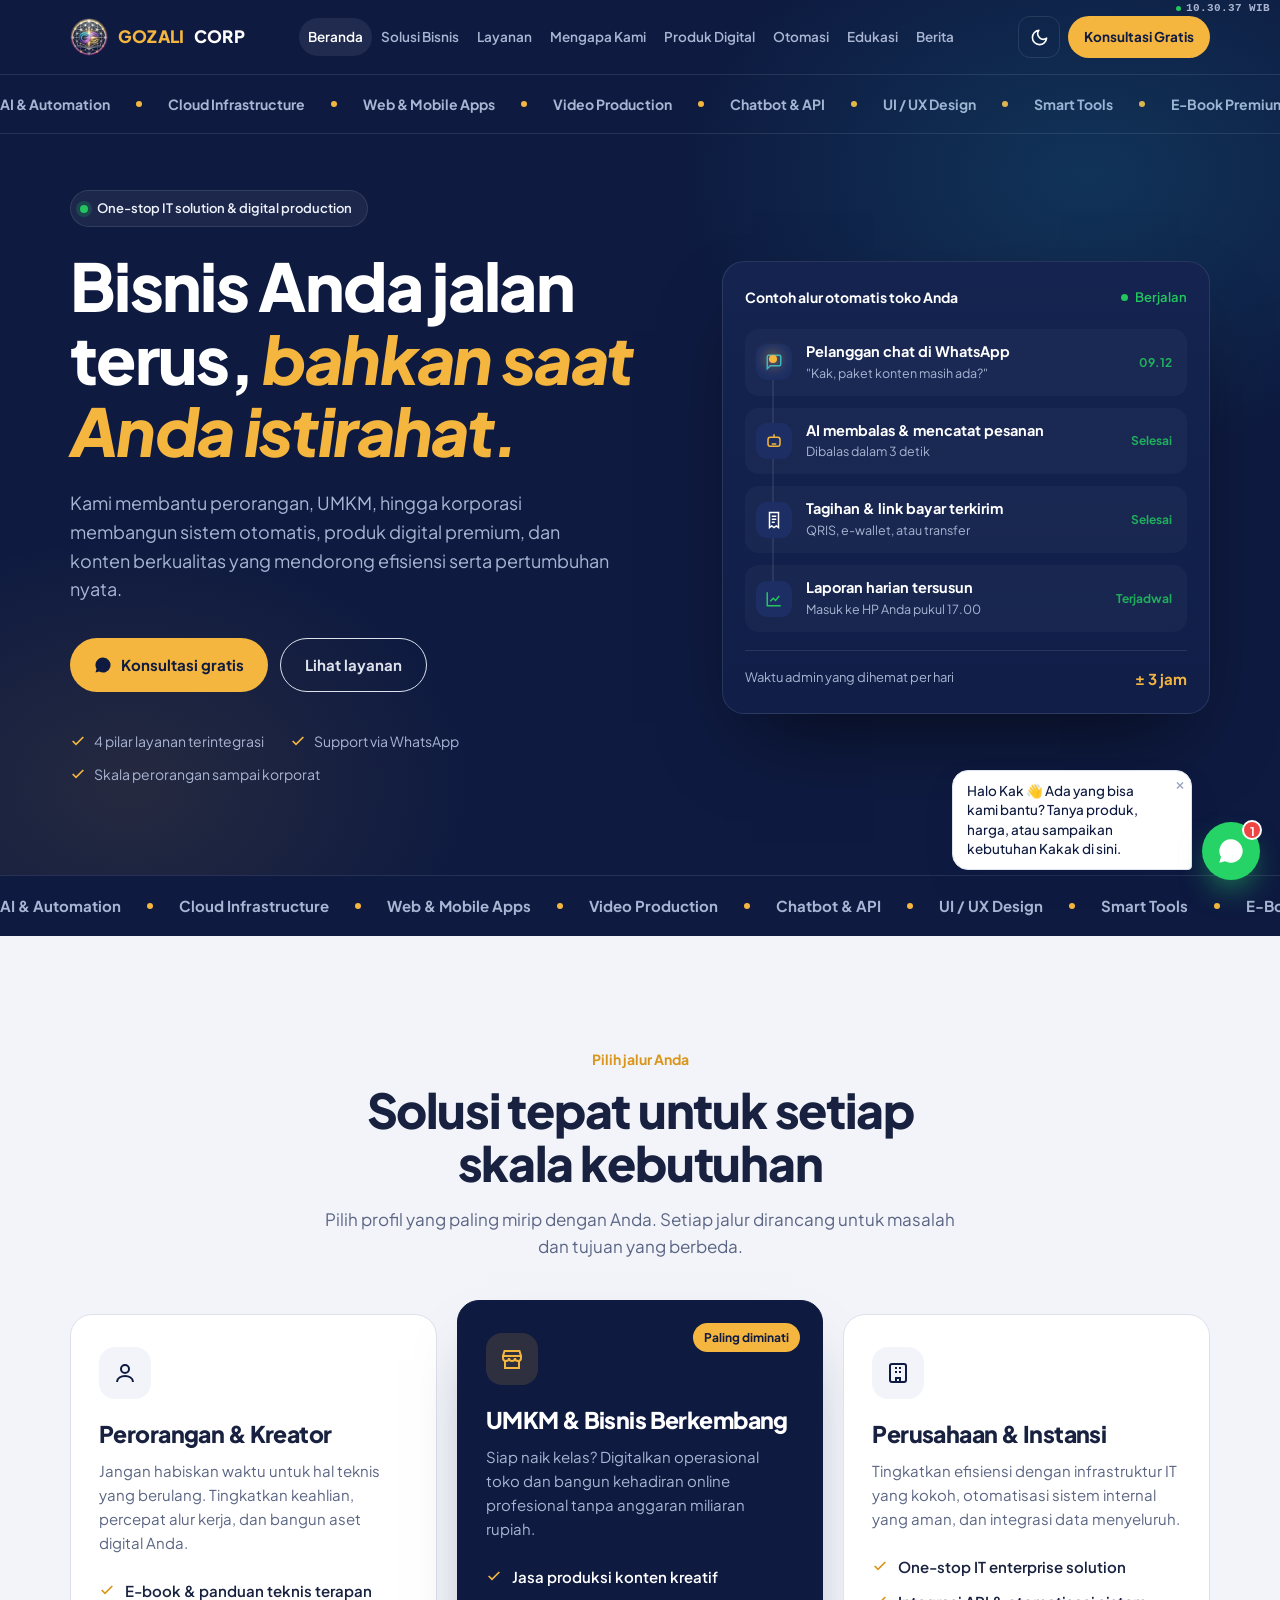
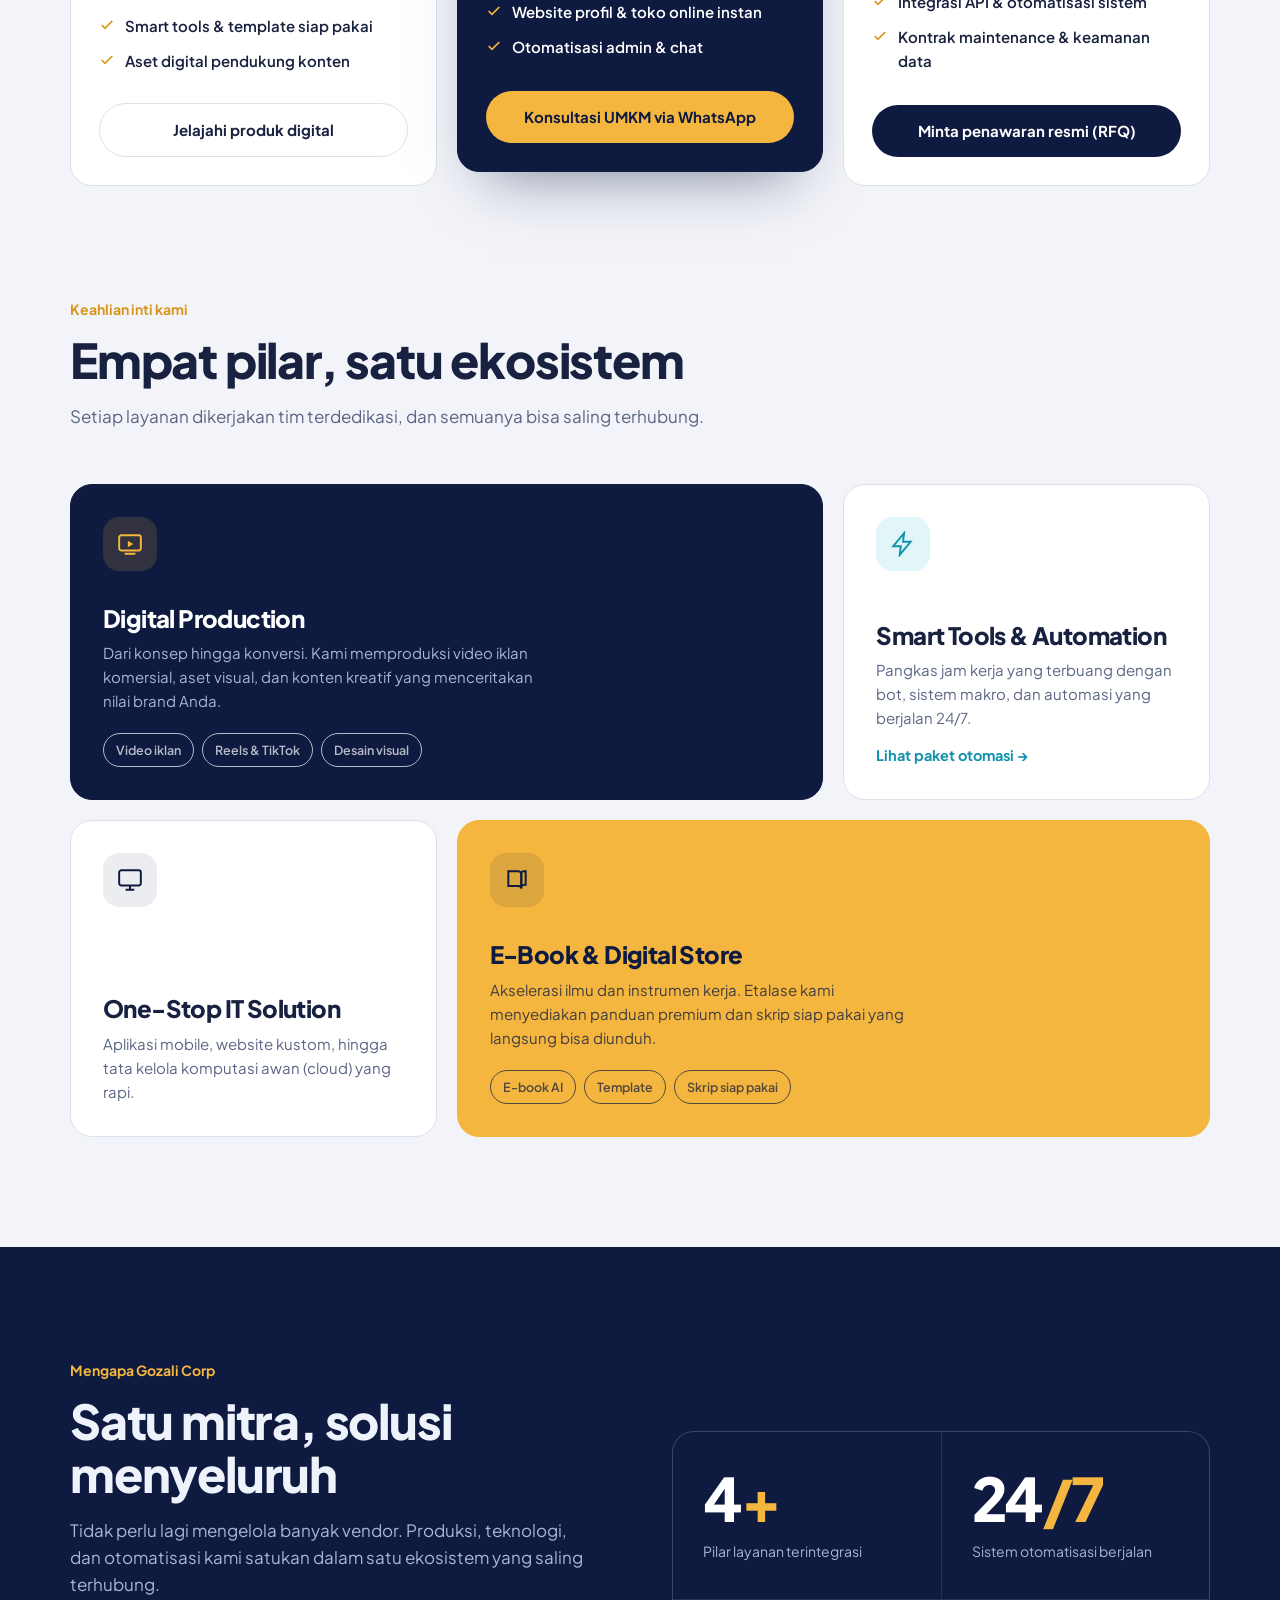
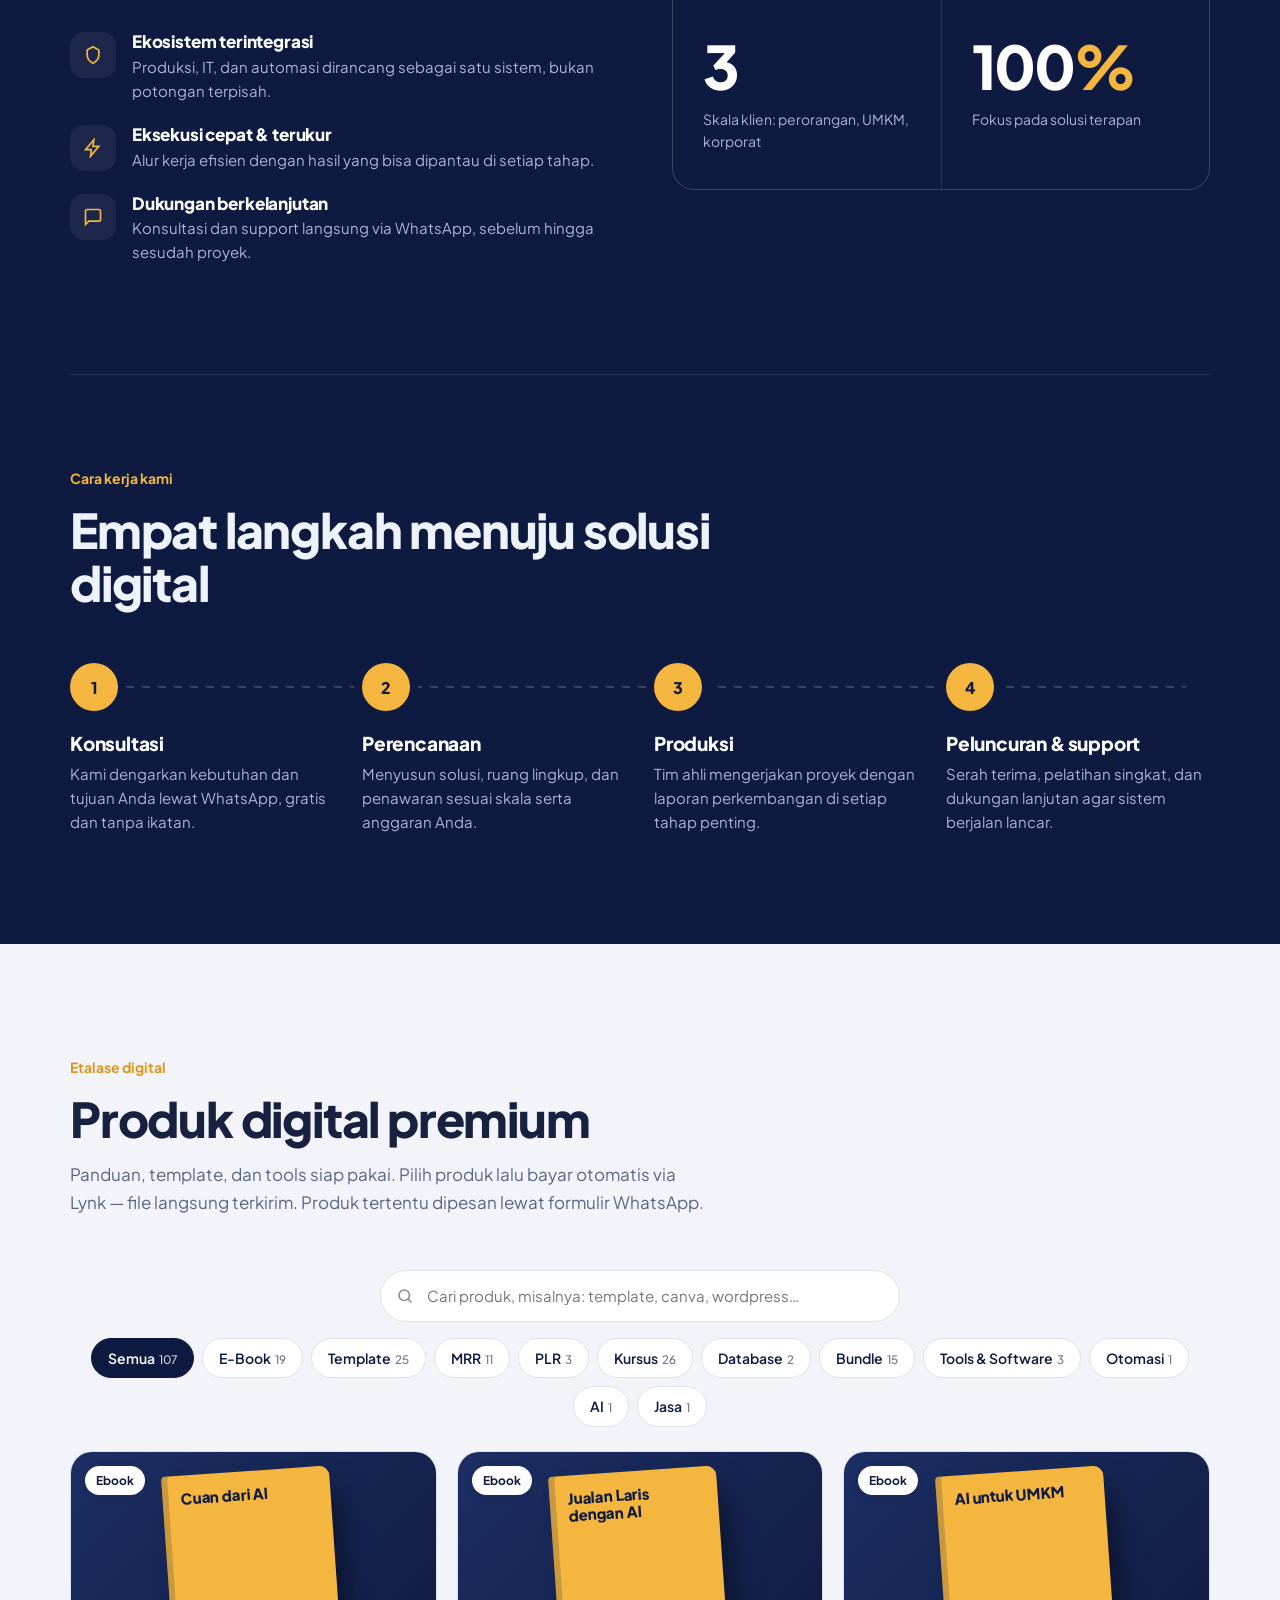
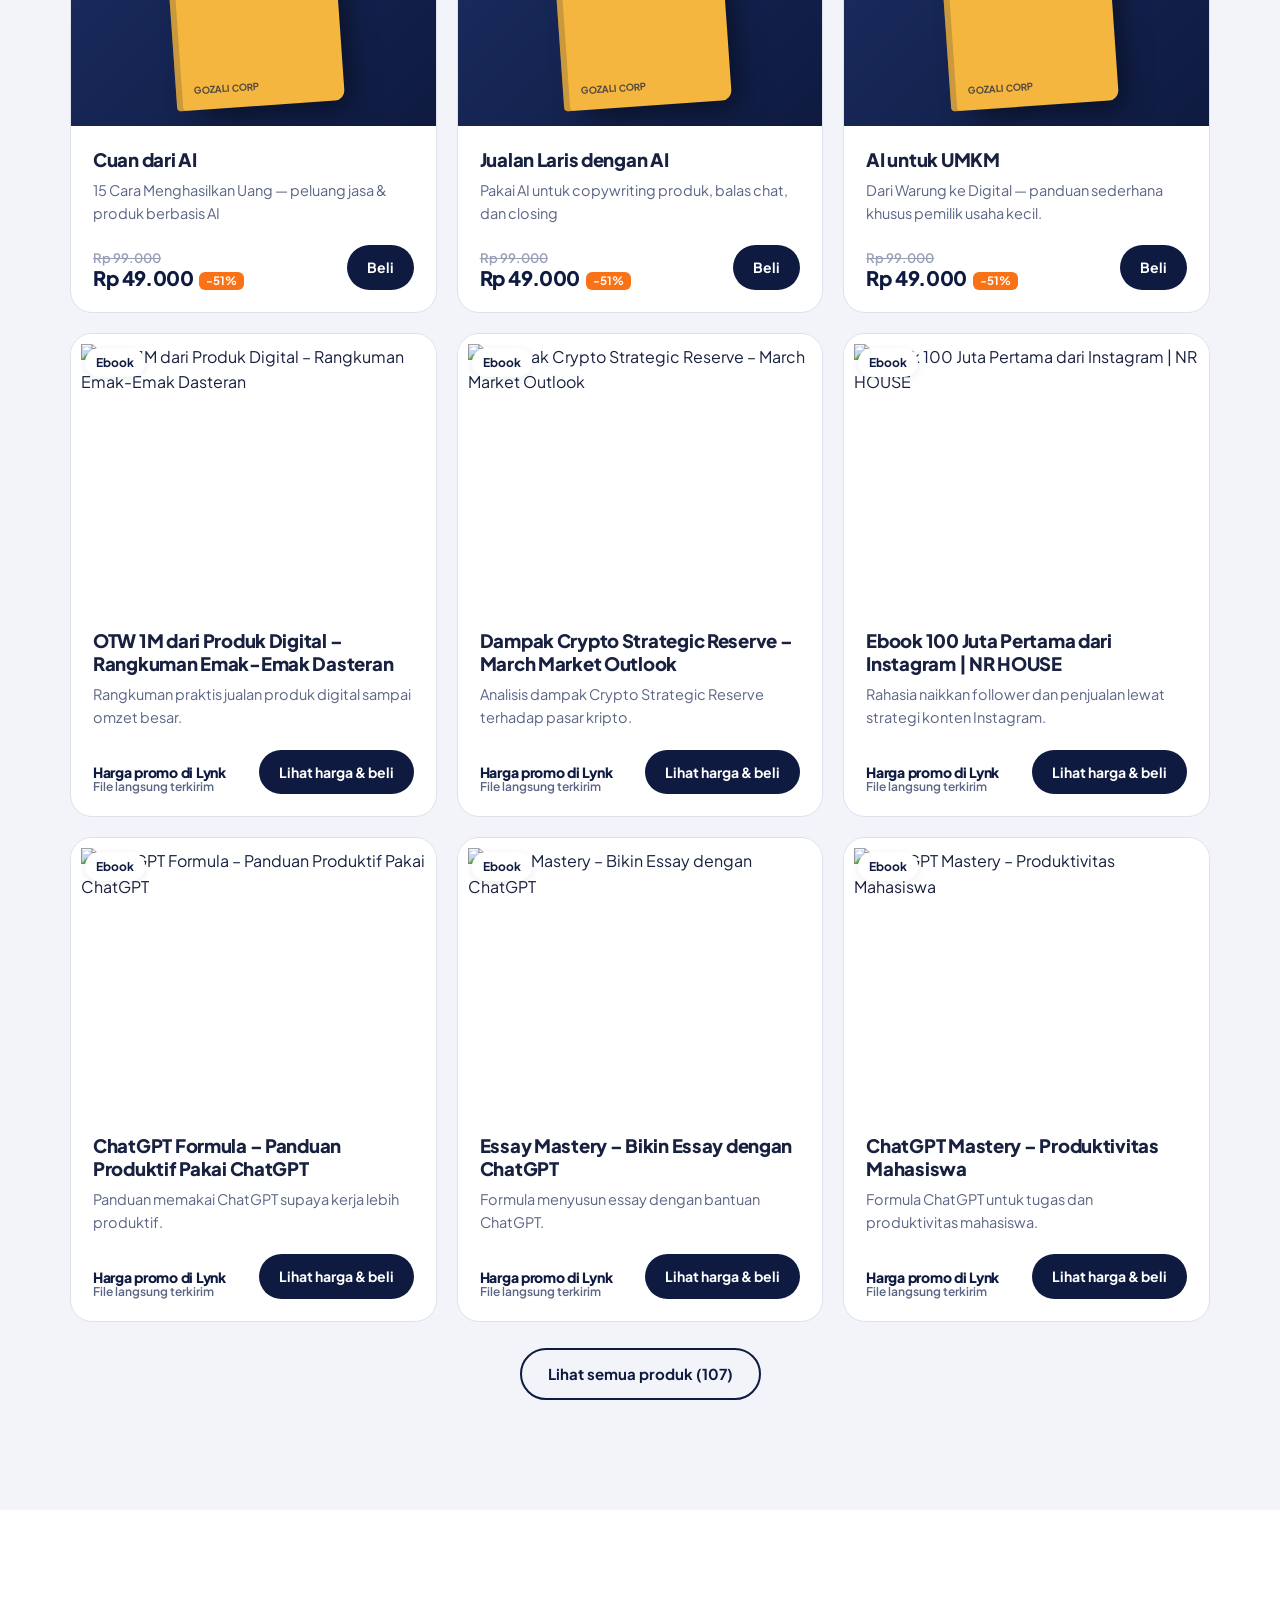
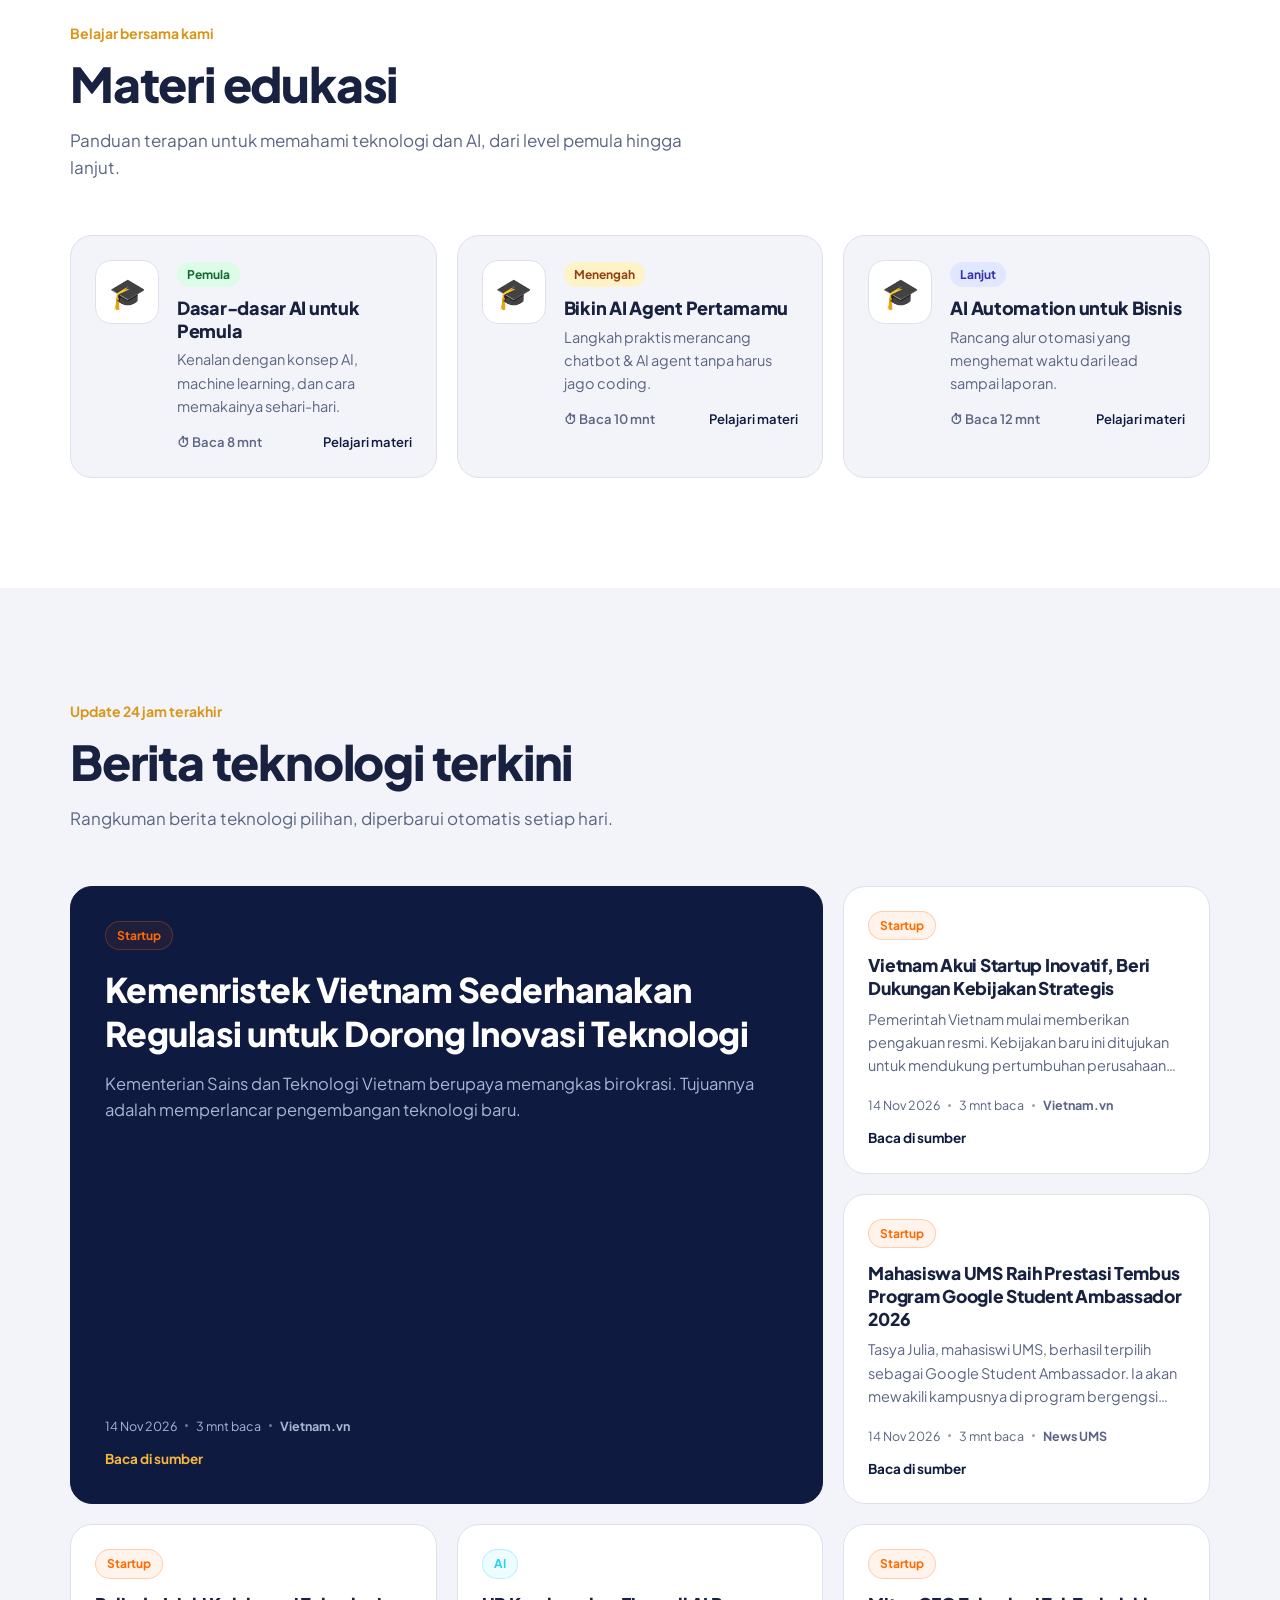
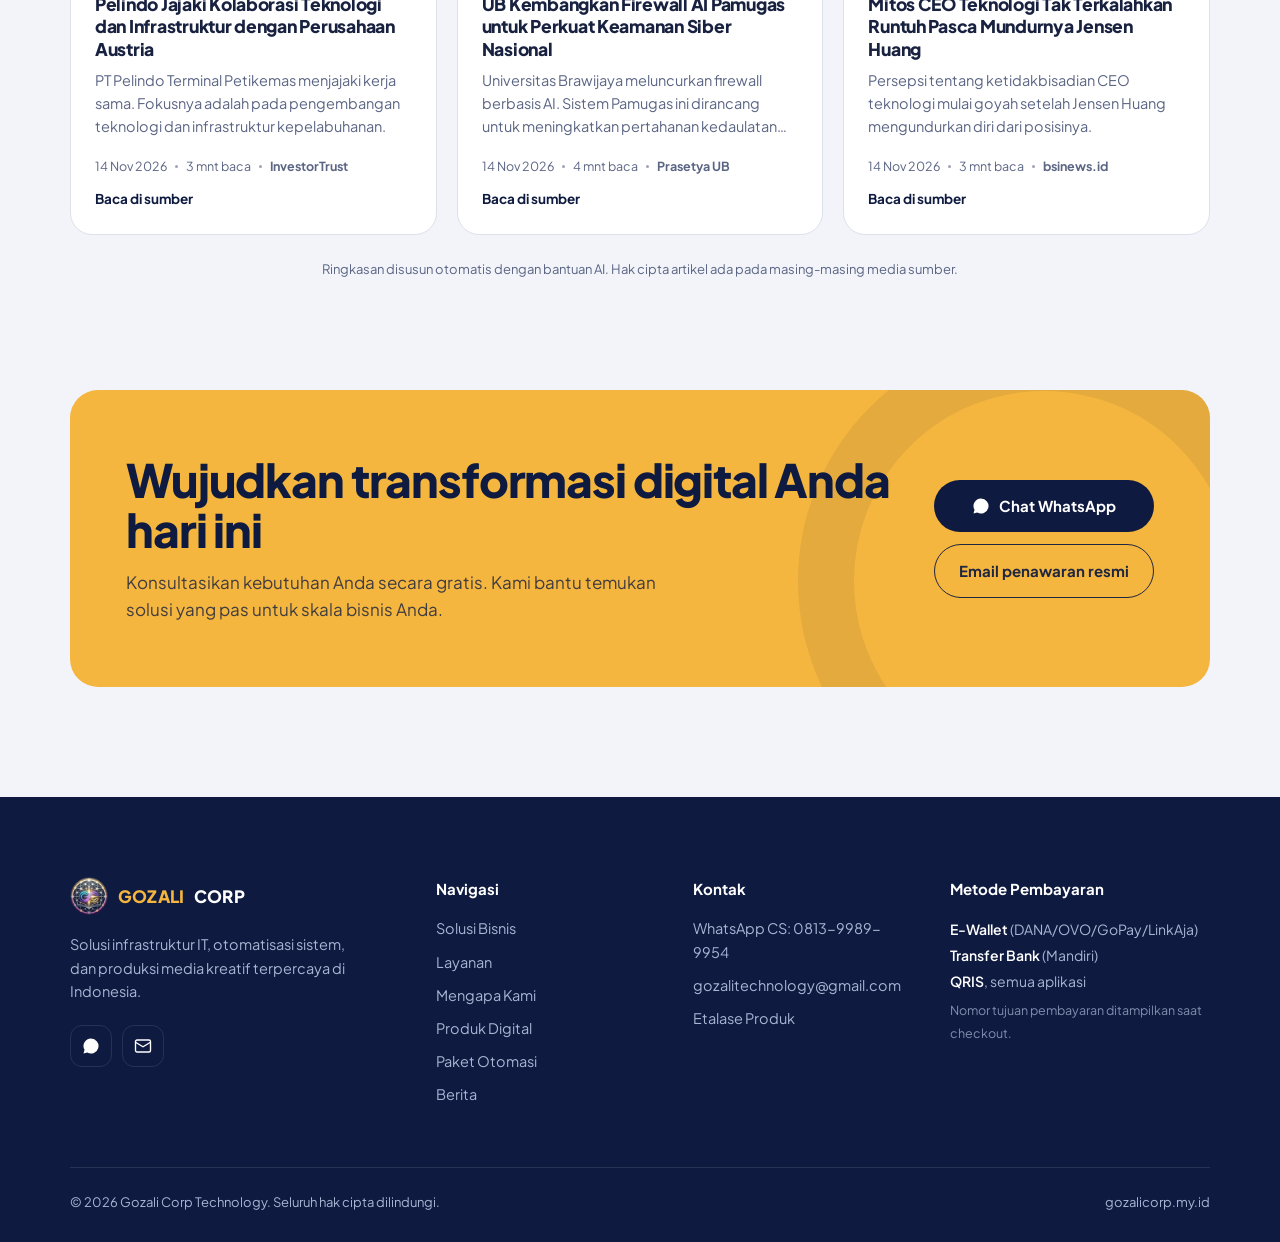
==== index.html @ b0695bcb "Update index.html" ====
<!DOCTYPE html>
<html lang="id">
<head>
<script>
/* Terapkan tema sebelum render agar tidak berkedip. */
(function(){try{var t=localStorage.getItem('gc-tema');if(t!=='gelap'&&t!=='terang'){t=matchMedia('(prefers-color-scheme: dark)').matches?'gelap':'terang'}
document.documentElement.setAttribute('data-tema',t);}catch(e){document.documentElement.setAttribute('data-tema','terang')}})();
</script>

<meta charset="UTF-8">
<meta name="viewport" content="width=device-width, initial-scale=1.0">
<title>Gozali Corp Technology — One-Stop IT Solution & Digital Production</title>
<meta name="description" content="Gozali Corp Technology membantu perorangan, UMKM, hingga korporasi membangun ekosistem digital terintegrasi: produksi konten, otomatisasi cerdas, solusi IT, dan produk digital premium.">
<meta name="theme-color" content="#0E1A40">
<link rel="icon" type="image/png" href="[data-uri]">

<!-- Open Graph -->
<meta property="og:title" content="Gozali Corp Technology — One-Stop IT & Digital Production">
<meta property="og:description" content="Ekosistem digital terintegrasi untuk perorangan, UMKM, hingga korporasi.">
<meta property="og:type" content="website">
<meta property="og:url" content="https://www.gozalicorp.my.id">

<link rel="preconnect" href="https://fonts.googleapis.com">
<link rel="preconnect" href="https://fonts.gstatic.com" crossorigin>
<link href="https://fonts.googleapis.com/css2?family=Plus+Jakarta+Sans:ital,wght@0,400;0,500;0,600;0,700;0,800;1,700&display=swap" rel="stylesheet">

<style>
/* ============================================================
   GOZALI CORP TECHNOLOGY — Redesign 2026
   Navy + emas (brand), alur otomasi sebagai visual utama
   ============================================================ */
:root{
  --ink:#0E1A40;        /* navy brand */
  --ink-2:#14234F;
  --ink-3:#1C2E63;
  --ink-line:rgba(255,255,255,.10);
  --on-ink:#EEF2FB;
  --on-ink-2:#A9B5D3;

  --gold:#F4B63E;
  --gold-deep:#D9961B;
  --cyan:#21B8D6;
  --orange:#F97316;
  --green:#22C55E;

  --paper:#F2F4F9;
  --white:#FFFFFF;
  --text:#18213F;
  --muted:#5B6584;
  --line:#DCE1EC;

  --font:'Plus Jakarta Sans',system-ui,-apple-system,sans-serif;
  --maxw:1180px;
  --r-lg:22px;
  --r-md:14px;
  --r-sm:10px;
  --ease:cubic-bezier(.22,.61,.36,1);
}

*{margin:0;padding:0;box-sizing:border-box}
html{scroll-behavior:smooth;-webkit-text-size-adjust:100%}
body{font-family:var(--font);background:var(--paper);color:var(--text);line-height:1.6;-webkit-font-smoothing:antialiased;overflow-x:hidden}
img{max-width:100%;display:block}
a{color:inherit;text-decoration:none}
button{font:inherit;cursor:pointer;border:none;background:none;color:inherit}
:focus-visible{outline:3px solid var(--gold);outline-offset:3px;border-radius:6px}
.wrap{max-width:var(--maxw);margin:0 auto;padding:0 20px}

h1,h2,h3,h4{font-weight:800;letter-spacing:-.025em;line-height:1.1;color:inherit}
h2{font-size:clamp(30px,4.4vw,48px)}
.dark{background:var(--ink);color:var(--on-ink)}
.dark p{color:var(--on-ink-2)}

/* scroll progress */
#scrollbar{position:fixed;top:0;left:0;height:3px;width:0;background:var(--gold);z-index:200}

/* ---------- Buttons ---------- */
.btn{display:inline-flex;align-items:center;justify-content:center;gap:9px;padding:14px 24px;border-radius:999px;font-weight:700;font-size:15px;transition:transform .2s var(--ease),background .2s,box-shadow .2s;white-space:nowrap}
.btn:active{transform:translateY(1px)}
.btn-gold{background:var(--gold);color:var(--ink)}
.btn-gold:hover{background:#FFC556;box-shadow:0 10px 30px -10px rgba(244,182,62,.7)}
.btn-ink{background:var(--ink);color:#fff}
.btn-ink:hover{background:var(--ink-3)}
.btn-line{border:1.5px solid currentColor;opacity:.92}
.btn-line:hover{opacity:1;background:rgba(255,255,255,.06)}
.btn-line-dark{border:1.5px solid var(--line);color:var(--text);background:#fff}
.btn-line-dark:hover{border-color:var(--text)}
.btn-block{width:100%;white-space:normal;text-align:center}

/* ---------- Header ---------- */
header{position:fixed;top:0;left:0;right:0;z-index:100;transition:background .25s,box-shadow .25s}
header.solid{background:rgba(14,26,64,.92);backdrop-filter:blur(14px);-webkit-backdrop-filter:blur(14px);box-shadow:0 1px 0 var(--ink-line)}
.nav{display:flex;align-items:center;justify-content:space-between;height:74px;gap:20px}
.brand{display:flex;align-items:center;gap:10px;font-weight:800;font-size:17px;letter-spacing:.01em;color:#fff}
.brand-mark{width:38px;height:38px;border-radius:10px;object-fit:cover}
.brand .gold{color:var(--gold)}
.nav-links{display:flex;gap:4px}
.nav-links a{color:var(--on-ink-2);font-size:14px;font-weight:600;padding:8px 13px;border-radius:999px;transition:color .2s,background .2s}
.nav-links a:hover,.nav-links a.active{color:#fff;background:rgba(255,255,255,.08)}
.nav-cta{display:flex;align-items:center;gap:10px}
.nav-links a{white-space:nowrap}
@media(min-width:1021px) and (max-width:1220px){.nav-links{gap:0}.nav-links a{padding:8px 8px;font-size:13.5px}.nav-cta .btn{padding:10px 16px;font-size:13.5px}}
.nav-cta .btn{padding:11px 20px;font-size:14px}
.menu-btn{display:none;width:44px;height:44px;border-radius:12px;border:1px solid var(--ink-line);color:#fff;align-items:center;justify-content:center}

/* ---------- Jam WIB ---------- */
.jam-wib{position:absolute;top:3px;right:10px;display:flex;align-items:center;gap:5px;font:600 11px/1 ui-monospace,SFMono-Regular,Menlo,Consolas,monospace;letter-spacing:.4px;color:var(--on-ink-2,#C9D3F0);pointer-events:none;white-space:nowrap}
.jam-wib::before{content:"";width:5px;height:5px;border-radius:50%;background:#22c55e}
@media(max-width:480px){.jam-wib{right:8px;font-size:10px}}

/* ---------- Marquee di atas hero ---------- */
.hero.has-marquee{padding-top:74px}
.hero-marquee{background:transparent;border-top:0;border-bottom:1px solid var(--ink-line);padding:14px 0;margin-bottom:56px}
.hero-marquee .marquee-item{font-size:14px}
@media(max-width:1020px){.hero.has-marquee{padding-top:74px}.hero-marquee{margin-bottom:36px}}

/* ---------- Hero ---------- */
.hero{position:relative;padding:150px 0 90px;overflow:hidden}
.hero::before{content:"";position:absolute;inset:0;background:
  radial-gradient(600px 400px at 85% 20%,rgba(33,184,214,.16),transparent 70%),
  radial-gradient(500px 360px at 10% 90%,rgba(244,182,62,.10),transparent 70%);pointer-events:none}
.hero-grid{position:relative;display:grid;grid-template-columns:1.1fr .9fr;gap:56px;align-items:center}
.hero h1{font-size:clamp(38px,5.6vw,66px);color:#fff;margin:22px 0 22px}
.hero h1 em{font-style:italic;color:var(--gold)}
.hero .lead{font-size:18px;max-width:540px;color:var(--on-ink-2)}
.pill{display:inline-flex;align-items:center;gap:9px;padding:7px 15px 7px 9px;border-radius:999px;background:rgba(255,255,255,.06);border:1px solid var(--ink-line);font-size:13px;font-weight:600;color:var(--on-ink)}
.pill .live{width:8px;height:8px;border-radius:50%;background:var(--green);box-shadow:0 0 0 4px rgba(34,197,94,.2)}
.hero-actions{display:flex;flex-wrap:wrap;gap:12px;margin-top:34px}
.hero-trust{display:flex;flex-wrap:wrap;gap:10px 26px;margin-top:38px;font-size:14px;color:var(--on-ink-2)}
.hero-trust span{display:inline-flex;align-items:center;gap:8px}
.hero-trust svg{color:var(--gold);flex:none}

/* workflow panel — elemen visual utama */
.flow{position:relative;background:linear-gradient(180deg,var(--ink-2),#101E48);border:1px solid var(--ink-line);border-radius:var(--r-lg);padding:24px 22px 22px;box-shadow:0 40px 80px -30px rgba(0,0,0,.6)}
.flow-head{display:flex;justify-content:space-between;align-items:center;margin-bottom:20px;font-size:13px}
.flow-head b{color:#fff;font-weight:700;font-size:14px}
.flow-head .run{display:inline-flex;align-items:center;gap:7px;color:var(--green);font-weight:600}
.flow-head .run i{width:7px;height:7px;border-radius:50%;background:var(--green);animation:blink 1.6s infinite}
.flow-steps{position:relative;list-style:none;display:grid;gap:12px}
.flow-steps::before{content:"";position:absolute;left:27px;top:28px;bottom:28px;width:2px;background:rgba(255,255,255,.08)}
.flow-steps::after{content:"";position:absolute;left:24px;top:26px;width:8px;height:8px;border-radius:50%;background:var(--gold);z-index:2;box-shadow:0 0 14px 3px rgba(244,182,62,.6);animation:travel 8s var(--ease) infinite}
.fs{position:relative;display:flex;align-items:center;gap:14px;padding:12px 14px 12px 10px;border-radius:var(--r-md);background:rgba(255,255,255,.03);border:1px solid transparent;animation:lit 8s infinite}
.fs:nth-child(2){animation-delay:2s}.fs:nth-child(3){animation-delay:4s}.fs:nth-child(4){animation-delay:6s}
.fs .ic{position:relative;z-index:1;width:36px;height:36px;flex:none;border-radius:11px;display:grid;place-items:center;background:var(--ink-3);color:var(--cyan);margin-left:0}
.fs:nth-child(2) .ic{color:var(--gold)}.fs:nth-child(3) .ic{color:#fff}.fs:nth-child(4) .ic{color:var(--green)}
.fs .tx{flex:1;min-width:0}
.fs .t{display:block;color:#fff;font-weight:700;font-size:14.5px;line-height:1.3}
.fs .s{display:block;color:var(--on-ink-2);font-size:12.5px;margin-top:2px}
.fs .ok{font-size:12px;font-weight:700;color:var(--green);opacity:.85}
.flow-foot{margin-top:18px;padding-top:16px;border-top:1px solid var(--ink-line);display:flex;justify-content:space-between;font-size:13px;color:var(--on-ink-2)}
.flow-foot strong{color:var(--gold);font-size:15px}
@keyframes travel{0%,10%{transform:translateY(0)}25%,35%{transform:translateY(calc(var(--flow-h,228px) / 3))}50%,60%{transform:translateY(calc(var(--flow-h,228px) * 2 / 3))}75%,95%{transform:translateY(var(--flow-h,228px))}100%{transform:translateY(0);opacity:0}}
@keyframes lit{0%,22%{border-color:rgba(244,182,62,.45);background:rgba(244,182,62,.07)}28%,100%{border-color:transparent;background:rgba(255,255,255,.03)}}
@keyframes blink{50%{opacity:.3}}

/* ---------- Marquee ---------- */
.marquee{background:var(--ink);border-top:1px solid var(--ink-line);overflow:hidden;padding:18px 0}
.marquee-track{display:flex;width:max-content;animation:scroll 40s linear infinite}
.marquee:hover .marquee-track{animation-play-state:paused}
.marquee-item{display:inline-flex;align-items:center;gap:26px;padding-right:26px;font-weight:700;font-size:15px;color:var(--on-ink-2);white-space:nowrap}
.marquee-item::after{content:"";width:6px;height:6px;border-radius:50%;background:var(--gold)}
@keyframes scroll{to{transform:translateX(-50%)}}

/* ---------- Section scaffolding ---------- */
.block{padding:110px 0}
.section-head{max-width:640px;margin-bottom:54px}
.section-head.center{margin-left:auto;margin-right:auto;text-align:center}
.eyebrow{display:inline-block;font-size:14px;font-weight:700;color:var(--gold-deep);margin-bottom:14px}
.dark .eyebrow{color:var(--gold)}
.section-head p{font-size:17px;color:var(--muted);margin-top:16px}
.dark .section-head p{color:var(--on-ink-2)}
.reveal{opacity:1}

/* ---------- Solutions ---------- */
.cards-3{display:grid;grid-template-columns:repeat(3,1fr);gap:20px;align-items:stretch}
.sol-card{position:relative;display:flex;flex-direction:column;background:var(--white);border:1px solid var(--line);border-radius:var(--r-lg);padding:32px 28px 28px}
.sol-card .who{width:52px;height:52px;border-radius:16px;display:grid;place-items:center;background:var(--paper);color:var(--ink);margin-bottom:22px}
.sol-card h3{font-size:23px;margin-bottom:12px}
.sol-card > p{color:var(--muted);font-size:15px}
.feat{list-style:none;display:grid;gap:11px;margin:24px 0 30px;font-size:15px;font-weight:600}
.feat li{display:flex;gap:10px;align-items:flex-start}
.feat svg{flex:none;margin-top:3px;color:var(--gold-deep)}
.sol-card .btn{margin-top:auto}
.sol-card.featured{background:var(--ink);color:#fff;border-color:var(--ink);transform:translateY(-14px);box-shadow:0 30px 60px -30px rgba(14,26,64,.55)}
.sol-card.featured > p{color:var(--on-ink-2)}
.sol-card.featured .who{background:rgba(244,182,62,.14);color:var(--gold)}
.sol-card.featured .feat svg{color:var(--gold)}
.tag-rec{position:absolute;top:22px;right:22px;font-size:12px;font-weight:700;padding:5px 11px;border-radius:999px;background:var(--gold);color:var(--ink)}

/* ---------- Pillars bento ---------- */
.bento{display:grid;grid-template-columns:repeat(3,1fr);gap:20px}
.pillar{position:relative;overflow:hidden;background:var(--white);border:1px solid var(--line);border-radius:var(--r-lg);padding:32px;min-height:250px;display:flex;flex-direction:column}
.pillar .ico{width:54px;height:54px;border-radius:16px;display:grid;place-items:center;margin-bottom:auto}
.pillar .ico svg{width:26px;height:26px}
.pillar h3{font-size:24px;margin:34px 0 10px}
.pillar p{color:var(--muted);font-size:15px;max-width:440px}
.pillar.wide{grid-column:span 2}
.pillar-link{margin-top:14px;font-weight:700;font-size:14.5px;color:#1192AC}
.pillar-link:hover{text-decoration:underline}
.pillar.p-prod{background:var(--ink);color:#fff;border-color:var(--ink)}
.pillar.p-prod p{color:var(--on-ink-2)}
.pillar.p-prod .ico{background:rgba(244,182,62,.15);color:var(--gold)}
.pillar.p-auto .ico{background:rgba(33,184,214,.13);color:#1192AC}
.pillar.p-it .ico{background:rgba(14,26,64,.08);color:var(--ink)}
.pillar.p-store{background:var(--gold);border-color:var(--gold);color:var(--ink)}
.pillar.p-store p{color:rgba(14,26,64,.78)}
.pillar.p-store .ico{background:rgba(14,26,64,.1);color:var(--ink)}
.pillar .chips{display:flex;flex-wrap:wrap;gap:8px;margin-top:20px}
.pillar .chips span{font-size:12.5px;font-weight:600;padding:6px 12px;border-radius:999px;border:1px solid currentColor;opacity:.7}

/* ---------- Why / stats ---------- */
.why-grid{display:grid;grid-template-columns:1fr 1fr;gap:64px;align-items:center}
.why-list{list-style:none;display:grid;gap:22px;margin-top:34px}
.why-list li{display:flex;gap:16px}
.why-list .b{width:46px;height:46px;flex:none;border-radius:14px;display:grid;place-items:center;background:rgba(255,255,255,.06);color:var(--gold)}
.why-list h4{font-size:17px;color:#fff;margin-bottom:4px;letter-spacing:-.01em}
.why-list p{font-size:15px}
.stat-grid{display:grid;grid-template-columns:1fr 1fr;gap:1px;background:var(--ink-line);border:1px solid var(--ink-line);border-radius:var(--r-lg);overflow:hidden}
.stat{background:var(--ink);padding:36px 30px}
.stat .n{font-size:clamp(44px,5vw,60px);font-weight:800;color:#fff;letter-spacing:-.04em;line-height:1}
.stat .n .u{color:var(--gold)}
.stat .l{margin-top:12px;font-size:14px;color:var(--on-ink-2)}

/* ---------- Process ---------- */
.steps{display:grid;grid-template-columns:repeat(4,1fr);gap:28px;position:relative;counter-reset:s}
.steps::before{content:"";position:absolute;top:23px;left:24px;right:24px;height:2px;background:repeating-linear-gradient(90deg,rgba(255,255,255,.18) 0 8px,transparent 8px 16px)}
.step{position:relative}
.step .sn{position:relative;z-index:1;display:grid;place-items:center;width:48px;height:48px;border-radius:50%;background:var(--gold);color:var(--ink);font-weight:800;font-size:16px;margin-bottom:22px;box-shadow:0 0 0 8px var(--ink)}
.step h4{font-size:19px;color:#fff;margin-bottom:8px;letter-spacing:-.01em}
.step p{font-size:15px}
.process-sep{border:none;border-top:1px solid var(--ink-line);margin:0}

/* ---------- Shop ---------- */
.shop-grid{display:grid;grid-template-columns:repeat(3,1fr);gap:20px}
.prod{display:flex;flex-direction:column;background:var(--white);border:1px solid var(--line);border-radius:var(--r-lg);overflow:hidden;transition:border-color .2s,box-shadow .25s}
.prod:hover{border-color:#C5CCDD;box-shadow:0 24px 50px -30px rgba(14,26,64,.35)}
.prod-cover{position:relative;aspect-ratio:4/3;display:grid;place-items:center;background:var(--paper);overflow:hidden}
.prod-cover img{width:100%;height:100%;object-fit:cover}
.prod-cover.fit{background:#fff}
.price.lynk-price{font-size:14px}
.prod-cover.fit img{object-fit:contain;padding:10px}
.prod.is-more{display:none}
.shop-grid.filtered .prod.is-more{display:flex}
.shop-grid .prod.is-off{display:none!important}
.shop-search{position:relative;max-width:520px;margin:0 auto 16px}
.shop-search svg{position:absolute;left:16px;top:50%;transform:translateY(-50%);width:18px;height:18px;opacity:.5;pointer-events:none}
.shop-search input{width:100%;box-sizing:border-box;font:inherit;font-size:15px;padding:13px 44px 13px 46px;border-radius:999px;border:1px solid var(--line,#e3e3e3);background:#fff;color:var(--ink,#0E1A40);outline:none;transition:border-color .2s,box-shadow .2s}
.shop-search input:focus{border-color:var(--ink,#0E1A40);box-shadow:0 0 0 3px rgba(14,26,64,.08)}
.shop-search input::-webkit-search-cancel-button{display:none}
.shop-search .clr{position:absolute;right:10px;top:50%;transform:translateY(-50%);width:28px;height:28px;border:0;border-radius:50%;background:var(--paper,#f1f1f1);color:var(--ink,#0E1A40);font-size:16px;line-height:1;cursor:pointer}
.shop-empty-q{grid-column:1/-1;text-align:center;padding:36px 16px;opacity:.75}
.shop-filter{display:flex;flex-wrap:wrap;justify-content:center;gap:8px;margin:0 0 24px}
.shop-filter button{font:inherit;font-size:14px;font-weight:600;padding:8px 16px;border-radius:999px;border:1px solid var(--line,#e3e3e3);background:#fff;color:var(--ink,#0E1A40);cursor:pointer;transition:background .2s,color .2s,border-color .2s}
.shop-filter button small{opacity:.6;margin-left:4px;font-weight:500}
.shop-filter button:hover{border-color:var(--ink,#0E1A40)}
.shop-filter button.on{background:var(--ink,#0E1A40);color:#fff;border-color:var(--ink,#0E1A40)}
.shop-filter button.on small{opacity:.8}
@media (max-width:600px){.shop-filter{flex-wrap:nowrap;overflow-x:auto;justify-content:flex-start;padding-bottom:4px;-webkit-overflow-scrolling:touch}.shop-filter button{flex:0 0 auto}}
.shop-grid.show-all .prod.is-more{display:flex}
.shop-more{text-align:center;margin-top:26px}
.shop-more button{font:inherit;font-weight:700;font-size:15px;padding:12px 26px;border-radius:999px;border:2px solid var(--ink,#0E1A40);background:transparent;color:var(--ink,#0E1A40);cursor:pointer}
.shop-more button:hover{background:var(--ink,#0E1A40);color:#fff}
.prod-cover .emoji{font-size:58px;line-height:1}
.prod-cover .kind{position:absolute;top:14px;left:14px;z-index:2;font-size:12px;font-weight:700;padding:5px 11px;border-radius:999px;background:#fff;color:var(--ink);box-shadow:0 2px 8px rgba(14,26,64,.08)}
.prod-cover.k-ebook{background:linear-gradient(135deg,#1C2E63,#0E1A40)}
.prod-cover.k-ai{background:linear-gradient(135deg,#D8F3F9,#B6E6F1)}
.prod-cover.k-jasa{background:linear-gradient(135deg,#FFF0D3,#FBDFA6)}
.book{width:46%;aspect-ratio:3/4.2;border-radius:4px 10px 10px 4px;background:var(--gold);color:var(--ink);padding:14px 12px 12px 18px;display:flex;flex-direction:column;justify-content:space-between;box-shadow:inset 6px 0 0 rgba(14,26,64,.18),14px 16px 30px -10px rgba(0,0,0,.55);transform:rotate(-4deg);transition:transform .35s var(--ease)}
.prod:hover .book{transform:rotate(0) translateY(-4px)}
.book b{font-size:15px;line-height:1.15;font-weight:800;letter-spacing:-.01em;display:-webkit-box;-webkit-line-clamp:4;-webkit-box-orient:vertical;overflow:hidden}
.book small{font-size:9.5px;font-weight:700;opacity:.7}
.prod-body{padding:22px 22px 22px;display:flex;flex-direction:column;flex:1}
.prod-body h3{font-size:18.5px;letter-spacing:-.015em;line-height:1.25}
.prod-body p{font-size:14.5px;color:var(--muted);margin:8px 0 20px}
.prod-foot{margin-top:auto;display:flex;align-items:flex-end;justify-content:space-between;gap:12px}
.price{white-space:nowrap;font-size:20px;font-weight:800;color:var(--ink);letter-spacing:-.02em;line-height:1.15}
.price .coret{display:block;font-size:13px;font-weight:600;color:#98A0B7;text-decoration:line-through;letter-spacing:0}
.price small{display:block;font-size:12px;font-weight:600;color:var(--muted);letter-spacing:0}
.price .save{display:inline-block;margin-left:6px;font-size:11.5px;font-weight:700;color:#fff;background:var(--orange);padding:2px 7px;border-radius:6px;vertical-align:middle;letter-spacing:0}
.buy{padding:11px 20px;border-radius:999px;background:var(--ink);color:#fff;font-weight:700;font-size:14px;transition:background .2s}
.buy:hover{background:var(--gold);color:var(--ink)}
.shop-empty,.edu-empty,.news-empty{grid-column:1/-1;padding:40px;text-align:center;border:1.5px dashed var(--line);border-radius:var(--r-lg);color:var(--muted)}

/* ---------- Edukasi ---------- */
.white{background:var(--white)}
.edu-grid{display:grid;grid-template-columns:repeat(auto-fill,minmax(280px,1fr));gap:20px}
.edu{display:flex;gap:18px;padding:24px;border-radius:var(--r-lg);border:1px solid var(--line);background:var(--paper);transition:border-color .2s,background .2s}
a.edu:hover{border-color:var(--ink);background:#fff}
.edu-cover{width:64px;height:64px;flex:none;border-radius:16px;display:grid;place-items:center;font-size:30px;background:#fff;border:1px solid var(--line);overflow:hidden}
.edu-cover img{width:100%;height:100%;object-fit:cover}
.edu-body{flex:1;min-width:0}
.lvl{display:inline-block;font-size:12px;font-weight:700;padding:3px 10px;border-radius:999px}
.lvl-pemula{background:#DCFCE7;color:#166534}
.lvl-menengah{background:#FEF3C7;color:#92400E}
.lvl-lanjut{background:#E0E7FF;color:#3730A3}
.edu h3{font-size:18px;margin:10px 0 6px;letter-spacing:-.015em;line-height:1.25}
.edu p{font-size:14.5px;color:var(--muted)}
.edu .foot{display:flex;justify-content:space-between;align-items:center;margin-top:14px;font-size:13px;font-weight:600;color:var(--muted)}
.edu .go{color:var(--ink)}

/* ---------- Berita ---------- */
.news-grid{display:grid;grid-template-columns:repeat(3,1fr);gap:20px}
.news{display:flex;flex-direction:column;padding:24px;border-radius:var(--r-lg);background:var(--white);border:1px solid var(--line);transition:border-color .2s,transform .2s var(--ease)}
a.news:hover{border-color:var(--ink);transform:translateY(-3px)}
.news:first-child{grid-column:span 2;grid-row:span 2;background:var(--ink);border-color:var(--ink);color:#fff;padding:34px}
.news:first-child h3{font-size:clamp(24px,2.8vw,34px);color:#fff;margin:18px 0 14px}
.news:first-child p{color:var(--on-ink-2);font-size:16.5px}
.news:first-child .meta{color:var(--on-ink-2)}
.news:first-child .go{color:var(--gold)}
.news .kat{align-self:flex-start;font-size:12px;font-weight:700;padding:4px 11px;border-radius:999px;border:1px solid}
.news h3{font-size:17.5px;line-height:1.3;letter-spacing:-.015em;margin:14px 0 8px}
.news p{font-size:14.5px;color:var(--muted);display:-webkit-box;-webkit-line-clamp:3;-webkit-box-orient:vertical;overflow:hidden}
.news:first-child p{-webkit-line-clamp:6}
.news .meta{display:flex;flex-wrap:wrap;align-items:center;gap:8px;margin-top:auto;padding-top:18px;font-size:12.5px;color:var(--muted)}
.news .meta .dot{width:3px;height:3px;border-radius:50%;background:currentColor;opacity:.6}
.news .meta .src{font-weight:700}
.news .go{margin-top:12px;font-size:13.5px;font-weight:700;color:var(--ink)}
.news-note{margin-top:24px;font-size:13px;color:var(--muted);text-align:center}

/* ---------- CTA band ---------- */
.cta-band{position:relative;overflow:hidden;background:var(--gold);color:var(--ink);border-radius:28px;padding:64px 56px;display:grid;grid-template-columns:1.3fr auto;gap:40px;align-items:center}
.cta-band::after{content:"";position:absolute;right:-80px;bottom:-140px;width:380px;height:380px;border-radius:50%;border:56px solid rgba(14,26,64,.07);pointer-events:none}
.cta-band h2{font-size:clamp(30px,4vw,46px)}
.cta-band p{margin-top:14px;font-size:17px;color:rgba(14,26,64,.78);max-width:540px}
.cta-band .hero-actions{margin-top:0;flex-direction:column;position:relative;z-index:1}
.cta-band .btn-line{color:var(--ink)}
.cta-band .btn-line:hover{background:rgba(14,26,64,.06)}

/* ---------- Footer ---------- */
footer{background:var(--ink);color:var(--on-ink-2);padding:80px 0 30px;margin-top:0}
.foot-grid{display:grid;grid-template-columns:1.5fr 1fr 1fr 1.2fr;gap:40px}
.foot-brand p{font-size:14.5px;margin:18px 0 22px;max-width:300px}
.socials{display:flex;gap:10px}
.socials a{width:42px;height:42px;border-radius:12px;display:grid;place-items:center;border:1px solid var(--ink-line);color:#fff;transition:background .2s,color .2s}
.socials a:hover{background:var(--gold);color:var(--ink);border-color:var(--gold)}
footer h5{font-size:15px;color:#fff;font-weight:700;margin-bottom:16px}
footer ul{list-style:none;display:grid;gap:10px;font-size:14.5px}
footer ul a:hover{color:var(--gold)}
footer .pay{font-size:14px;line-height:1.85}
footer .pay b{color:#fff;font-weight:600}
.foot-bottom{display:flex;justify-content:space-between;flex-wrap:wrap;gap:10px;margin-top:60px;padding-top:24px;border-top:1px solid var(--ink-line);font-size:13px}

/* ---------- Floating WA ---------- */
.wa-float{position:fixed;right:20px;bottom:20px;z-index:90;width:58px;height:58px;border-radius:50%;background:#25D366;color:#fff;display:grid;place-items:center;box-shadow:0 14px 30px -8px rgba(37,211,102,.6);transition:transform .2s var(--ease)}
.wa-float:hover{transform:scale(1.07)}

/* ---------- Modal ---------- */
.modal{position:fixed;inset:0;z-index:300;background:rgba(9,16,40,.62);backdrop-filter:blur(6px);-webkit-backdrop-filter:blur(6px);display:flex;align-items:center;justify-content:center;padding:16px;opacity:0;visibility:hidden;transition:opacity .25s,visibility .25s}
.modal.open{opacity:1;visibility:visible}
.modal-card{position:relative;width:100%;max-width:470px;max-height:calc(100vh - 32px);overflow-y:auto;background:#fff;color:var(--text);border-radius:24px;padding:32px 28px 28px;transform:translateY(16px) scale(.98);transition:transform .3s var(--ease)}
.modal.open .modal-card{transform:none}
.modal-card .x{position:absolute;top:16px;right:16px;width:38px;height:38px;border-radius:50%;background:var(--paper);font-size:22px;line-height:1;color:var(--muted)}
.modal-card .x:hover{background:var(--line);color:var(--text)}
.modal-card h3{font-size:24px;padding-right:40px}
.modal-card .sub{font-size:14.5px;color:var(--muted);margin:6px 0 20px}
.order-summary{background:var(--paper);border-radius:var(--r-md);padding:14px 16px;margin-bottom:20px;display:grid;gap:6px}
.order-summary .r{display:flex;justify-content:space-between;gap:14px;font-size:14.5px}
.order-summary .r span:first-child{color:var(--muted)}
.order-summary .r span:last-child{font-weight:700;text-align:right}
.fld{display:block;margin-bottom:14px}
.fld .t,.pay-title{display:block;font-size:13.5px;font-weight:700;margin-bottom:7px;color:var(--text)}
.inp{width:100%;padding:13px 15px;border-radius:var(--r-sm);border:1.5px solid var(--line);font:inherit;font-size:15px;color:var(--text);background:#fff;transition:border-color .2s}
.inp:focus{outline:none;border-color:var(--ink)}
.pay-title{margin-top:6px;margin-bottom:9px}
.pay-grid{display:grid;grid-template-columns:repeat(3,1fr);gap:8px;margin-bottom:16px}
.pay-opt{display:flex;flex-direction:column;align-items:center;gap:4px;padding:12px 6px;border-radius:var(--r-sm);border:1.5px solid var(--line);font-size:13px;font-weight:700;cursor:pointer;text-align:center;transition:border-color .15s,background .15s;user-select:none}
.pay-opt .em{font-size:18px;line-height:1}
.pay-opt:hover{border-color:#B5BDD0}
.pay-opt.sel{border-color:var(--ink);background:rgba(14,26,64,.05);box-shadow:inset 0 0 0 1px var(--ink)}
.pay-info,.qris-info{display:none;background:var(--paper);border-radius:var(--r-md);padding:16px;margin-bottom:18px}
.pay-info.show,.qris-info.show{display:block}
.pay-info .lab{font-size:13px;color:var(--muted);font-weight:600}
.num-row{display:flex;align-items:center;justify-content:space-between;gap:10px;margin:6px 0 4px}
.num-row .num{font-size:21px;font-weight:800;letter-spacing:.02em;color:var(--ink);word-break:break-all}
.copy-btn{flex:none;padding:8px 14px;border-radius:999px;background:var(--ink);color:#fff;font-size:13px;font-weight:700}
.copy-btn.ok{background:var(--green)}
.pay-info .an{font-size:13.5px;color:var(--muted)}
.qris-info{text-align:center}
.qris-head{font-weight:800;font-size:16px}
.qris-brand{font-size:13px;color:var(--muted);margin:2px 0 12px}
.qris-brand .q{font-weight:800;color:var(--ink)}
.qris-img{width:210px;max-width:100%;margin:0 auto;background:#fff;padding:10px;border-radius:12px;border:1px solid var(--line);image-rendering:pixelated}
.qris-meta{margin-top:10px}
.qris-meta .m{font-weight:700;font-size:14px}
.qris-meta .n{font-size:12.5px;color:var(--muted)}
.qris-hint{margin-top:8px;font-size:12.5px;color:var(--muted)}
.modal-card .btn-gold{margin-top:4px}

/* ---------- Responsive ---------- */
@media(max-width:1020px){
  .nav-links{position:fixed;top:74px;left:12px;right:12px;flex-direction:column;gap:2px;padding:12px;background:var(--ink-2);border:1px solid var(--ink-line);border-radius:18px;box-shadow:0 30px 60px -20px rgba(0,0,0,.6);opacity:0;visibility:hidden;transform:translateY(-8px);transition:.2s var(--ease)}
  .nav-links.show{opacity:1;visibility:visible;transform:none}
  .nav-links a{padding:13px 16px;font-size:15px;border-radius:12px}
  .menu-btn{display:flex}
  header{background:rgba(14,26,64,.92);backdrop-filter:blur(14px);-webkit-backdrop-filter:blur(14px)}
  .hero-grid{grid-template-columns:1fr;gap:48px}
  .flow{max-width:520px}
  .cards-3{grid-template-columns:1fr;max-width:560px}
  .sol-card.featured{transform:none}
  .why-grid{grid-template-columns:1fr;gap:48px}
  .steps{grid-template-columns:1fr 1fr;gap:36px 28px}
  .steps::before{display:none}
  .news-grid{grid-template-columns:1fr 1fr}
  .shop-grid{grid-template-columns:1fr 1fr}
  .foot-grid{grid-template-columns:1fr 1fr}
  .cta-band{grid-template-columns:1fr;padding:48px 36px}
  .cta-band .hero-actions{flex-direction:row}
}
@media(max-width:720px){
  .desktop-only{display:none!important}
  .block{padding:80px 0}
  .hero{padding:118px 0 70px}
  .hero .lead{font-size:16.5px}
  .hero-actions .btn{flex:1 1 auto}
  .bento{grid-template-columns:1fr}
  .pillar.wide{grid-column:auto}
  .pillar{min-height:0}
  .steps{grid-template-columns:1fr}
  .news-grid{grid-template-columns:1fr}
  .shop-grid{grid-template-columns:1fr}
  .news:first-child{grid-column:auto;grid-row:auto;padding:26px}
  .foot-grid{grid-template-columns:1fr}
  .stat{padding:26px 20px}
  .cta-band{padding:40px 24px;border-radius:22px}
  .cta-band .hero-actions{flex-direction:column}
  .modal-card{padding:28px 20px 22px}
  .section-head{margin-bottom:40px}
}
@media(prefers-reduced-motion:reduce){
  *,*::before,*::after{animation:none!important;transition:none!important;scroll-behavior:auto!important}
}
/* ---- AI Konsultasi (chat) ---- */
.aic{position:fixed;right:20px;bottom:90px;z-index:120;width:min(380px,calc(100vw - 32px));height:min(560px,calc(100vh - 120px));background:#fff;border:1px solid var(--line);border-radius:20px;box-shadow:0 30px 70px -20px rgba(14,26,64,.45);display:none;flex-direction:column;overflow:hidden}
.aic.open{display:flex}
.aic-head{background:var(--ink);color:#fff;padding:14px 16px;display:flex;align-items:center;gap:12px}
.aic-av{width:38px;height:38px;border-radius:12px;background:var(--gold);color:var(--ink);display:grid;place-items:center;font-weight:800;font-size:16px;flex:none}
.aic-head b{display:block;font-size:15px}
.aic-head small{display:block;font-size:12px;color:#A9B5D3}
.aic-head small::before{content:"";display:inline-block;width:7px;height:7px;border-radius:50%;background:#22C55E;margin-right:6px;vertical-align:middle}
.aic-x{margin-left:auto;background:none;border:0;color:#fff;font-size:24px;line-height:1;cursor:pointer;padding:4px 6px;opacity:.8}
.aic-x:hover{opacity:1}
.aic-body{flex:1;overflow-y:auto;padding:16px;background:var(--paper);display:flex;flex-direction:column;gap:10px}
.aic-msg{max-width:85%;padding:10px 14px;border-radius:16px;font-size:14.5px;line-height:1.55;word-wrap:break-word;white-space:normal}
.aic-msg.bot{background:#fff;border:1px solid var(--line);border-bottom-left-radius:6px;align-self:flex-start;color:var(--text)}
.aic-msg.me{background:var(--ink);color:#fff;border-bottom-right-radius:6px;align-self:flex-end}
.aic-msg a{color:var(--ink-3);font-weight:700;word-break:break-all}
.aic-msg.me a{color:var(--gold)}
.aic-msg .wa-btn{display:inline-block;margin-top:8px;background:#25D366;color:#fff;padding:7px 12px;border-radius:999px;text-decoration:none;font-size:13.5px;word-break:normal}
.aic-typing{display:inline-flex;gap:4px;align-items:center}
.aic-typing i{width:7px;height:7px;border-radius:50%;background:#9AA4BF;animation:aicb 1s infinite}
.aic-typing i:nth-child(2){animation-delay:.15s}.aic-typing i:nth-child(3){animation-delay:.3s}
@keyframes aicb{0%,80%,100%{opacity:.3;transform:translateY(0)}40%{opacity:1;transform:translateY(-3px)}}
.aic-chips{display:flex;flex-wrap:wrap;gap:6px;padding:0 16px 10px;background:var(--paper)}
.aic-chips button{border:1px solid var(--line);background:#fff;color:var(--ink);border-radius:999px;padding:7px 12px;font:600 13px var(--font);cursor:pointer}
.aic-chips button:hover{border-color:var(--ink)}
.aic-form{display:flex;gap:8px;padding:12px;border-top:1px solid var(--line);background:#fff}
.aic-form textarea{flex:1;resize:none;border:1px solid var(--line);border-radius:14px;padding:10px 12px;font:15px var(--font);max-height:96px;min-height:42px;outline:none}
.aic-form textarea:focus{border-color:var(--ink)}
.aic-form button{border:0;background:var(--gold);color:var(--ink);border-radius:14px;width:46px;font-size:18px;font-weight:800;cursor:pointer;flex:none}
.aic-form button:disabled{opacity:.5;cursor:default}
.aic-foot{font-size:11.5px;color:var(--muted);text-align:center;padding:0 12px 10px;background:#fff}
.aic-foot a{color:var(--ink-3);font-weight:700}
@media (max-width:560px){.aic{right:8px;left:8px;bottom:8px;width:auto;height:calc(100dvh - 16px);max-height:none}}
/* ---- Email penawaran resmi (RFQ) ---- */
.rfq{position:fixed;inset:0;z-index:130;background:rgba(14,26,64,.55);display:none;align-items:center;justify-content:center;padding:16px}
.rfq.open{display:flex}
.rfq-card{background:#fff;border-radius:20px;width:min(480px,100%);max-height:calc(100vh - 32px);overflow-y:auto;padding:26px;position:relative}
.rfq-card h3{font-size:21px;color:var(--ink);margin:0 0 4px}
.rfq-card .sub{font-size:14px;color:var(--muted);margin:0 0 16px}
.rfq-card .x{position:absolute;top:12px;right:14px;background:none;border:0;font-size:26px;cursor:pointer;color:var(--muted)}
.rfq-card label{display:block;font-size:13px;font-weight:700;color:var(--ink);margin:10px 0 5px}
.rfq-card input,.rfq-card select,.rfq-card textarea{width:100%;border:1px solid var(--line);border-radius:12px;padding:10px 12px;font:15px var(--font);background:#fff;color:var(--text);box-sizing:border-box}
.rfq-card textarea{min-height:90px;resize:vertical}
.rfq-card input:focus,.rfq-card select:focus,.rfq-card textarea:focus{outline:none;border-color:var(--ink)}
.rfq-acts{display:grid;gap:8px;margin-top:18px}
.rfq-acts .btn{width:100%;justify-content:center}
.rfq-alt{display:flex;gap:8px;flex-wrap:wrap;justify-content:center;font-size:13px;color:var(--muted);margin-top:10px}
.rfq-alt button,.rfq-alt a{background:none;border:0;padding:0;font:700 13px var(--font);color:var(--ink-3);cursor:pointer;text-decoration:underline}
</style>
<style id="tema-css">
/* ===== TEMA GELAP / TERANG (tombol bulan sabit) ===== */
.theme-btn{width:42px;height:42px;border-radius:12px;border:1px solid var(--ink-line);color:#fff;display:inline-flex;align-items:center;justify-content:center;flex:none;transition:background .2s,border-color .2s,color .2s}
.theme-btn:hover{background:rgba(255,255,255,.1);border-color:var(--gold);color:var(--gold)}
.theme-btn svg{width:19px;height:19px}
:root[data-tema="gelap"]{color-scheme:dark;--paper:#0A1230;--white:#111D47;--text:#E8EDFA;--muted:#9AA6C6;--line:rgba(255,255,255,.14)}
[data-tema="gelap"] footer{border-top:1px solid var(--ink-line)}
[data-tema="gelap"] .btn-line-dark{background:var(--white);color:var(--text)}
[data-tema="gelap"] .btn-ink{background:var(--ink-3);border:1px solid var(--ink-line)}
[data-tema="gelap"] .sol-card .who{background:rgba(255,255,255,.07);color:var(--gold)}
[data-tema="gelap"] .sol-card.featured,[data-tema="gelap"] .pillar.p-prod,[data-tema="gelap"] .news:first-child{background:var(--ink-3);border-color:rgba(255,255,255,.18)}
[data-tema="gelap"] .pillar.p-it .ico{background:rgba(255,255,255,.08);color:var(--gold)}
[data-tema="gelap"] .price,[data-tema="gelap"] .edu .go,[data-tema="gelap"] .news .go,[data-tema="gelap"] .num-row .num,[data-tema="gelap"] .qris-brand .q,[data-tema="gelap"] .rfq-card h3,[data-tema="gelap"] .rfq-card label,[data-tema="gelap"] .aic-chips button,[data-tema="gelap"] .aic-msg a,[data-tema="gelap"] .aic-foot a,[data-tema="gelap"] .rfq-alt button,[data-tema="gelap"] .rfq-alt a{color:var(--text)}
[data-tema="gelap"] .news:first-child .go{color:#fff}
[data-tema="gelap"] .buy,[data-tema="gelap"] .copy-btn{background:var(--gold);color:var(--ink)}
[data-tema="gelap"] .buy:hover{background:#fff}
[data-tema="gelap"] a.news:hover,[data-tema="gelap"] a.edu:hover{border-color:var(--gold)}
[data-tema="gelap"] a.edu:hover{background:var(--white)}
[data-tema="gelap"] .edu-cover,[data-tema="gelap"] .prod-cover .kind,[data-tema="gelap"] .shop-filter button,[data-tema="gelap"] .shop-search input,[data-tema="gelap"] .inp,[data-tema="gelap"] .rfq-card input,[data-tema="gelap"] .rfq-card select,[data-tema="gelap"] .rfq-card textarea,[data-tema="gelap"] .aic-form textarea,[data-tema="gelap"] .aic-chips button{background:var(--paper);color:var(--text)}
[data-tema="gelap"] .prod-cover .kind{background:rgba(10,18,48,.85);color:var(--text)}
[data-tema="gelap"] .shop-filter button[aria-pressed="true"],[data-tema="gelap"] .shop-filter button.on,[data-tema="gelap"] .shop-filter button.active{background:var(--gold);color:var(--ink);border-color:var(--gold)}
[data-tema="gelap"] .modal-card,[data-tema="gelap"] .rfq-card,[data-tema="gelap"] .aic,[data-tema="gelap"] .aic-form,[data-tema="gelap"] .aic-foot,[data-tema="gelap"] .aic-msg.bot{background:var(--white);color:var(--text)}
[data-tema="gelap"] .inp:focus,[data-tema="gelap"] .rfq-card input:focus,[data-tema="gelap"] .rfq-card select:focus,[data-tema="gelap"] .rfq-card textarea:focus,[data-tema="gelap"] .aic-form textarea:focus{border-color:var(--gold)}
[data-tema="gelap"] .pay-opt.sel{border-color:var(--gold);background:rgba(244,182,62,.08);box-shadow:inset 0 0 0 1px var(--gold)}
[data-tema="gelap"] .lvl-pemula{background:rgba(34,197,94,.18);color:#86EFAC}
[data-tema="gelap"] .lvl-menengah{background:rgba(244,182,62,.18);color:#FCD34D}
[data-tema="gelap"] .lvl-lanjut{background:rgba(129,140,248,.2);color:#C7D2FE}
[data-tema="gelap"] .aic-msg a,[data-tema="gelap"] .aic-foot a{color:var(--gold)}
.brand{flex:none}
@media(min-width:1021px) and (max-width:1400px){.nav{gap:12px}.nav-links{gap:0}.nav-links a{padding:8px 9px;font-size:13.5px}.nav-cta{gap:8px}.nav-cta .btn{padding:10px 16px;font-size:13.5px}}
@media(max-width:1020px){.theme-btn{width:44px;height:44px}}
[data-tema="gelap"] .shop-more button{color:var(--text);border-color:var(--gold)}
[data-tema="gelap"] .shop-more button:hover{background:var(--gold);color:var(--ink)}
[data-tema="gelap"] .rfq-card .btn-line{color:var(--text)!important;border-color:var(--line)!important}
</style>
</head>
<body>
<div id="scrollbar"></div>

<!-- ================= NAV ================= -->
<header id="siteHeader">
  <div class="wrap nav">
    <a href="#home" class="brand"><img class="brand-mark" src="[data-uri]" alt="Logo Gozali Corp" width="192" height="192"><span class="gold">GOZALI</span> <span>CORP</span></a>
    <nav class="nav-links" id="navLinks">
      <a href="#home">Beranda</a>
      <a href="#solutions">Solusi Bisnis</a>
      <a href="#services">Layanan</a>
      <a href="#trust">Mengapa Kami</a>
      <a href="#shop">Produk Digital</a>
      <a href="otomasi.html">Otomasi</a>
      <a href="#edukasi">Edukasi</a>
      <a href="#berita">Berita</a>
    </nav>
    <div class="nav-cta">
      <button class="theme-btn" id="temaBtn" type="button" aria-label="Ganti ke tema gelap" title="Ganti tema gelap / terang"><svg viewBox="0 0 24 24" fill="none" stroke="currentColor" stroke-width="2" stroke-linecap="round" stroke-linejoin="round" aria-hidden="true"><path d="M21 12.79A9 9 0 1 1 11.21 3 7 7 0 0 0 21 12.79z"/></svg></button>
      <a href="https://wa.me/6281399899954" target="_blank" rel="noopener" class="btn btn-gold desktop-only">Konsultasi Gratis</a>
      <button class="menu-btn" id="menuBtn" aria-label="Buka menu">
        <svg width="20" height="20" viewBox="0 0 24 24" fill="none" stroke="currentColor" stroke-width="2"><path d="M4 6h16M4 12h16M4 18h16"/></svg>
      </button>
    </div>
  </div>
  <div class="jam-wib" id="jamWib" aria-label="Waktu Indonesia Barat">--.--.-- WIB</div>
</header>

<!-- ================= HERO ================= -->
<section id="home" class="hero dark has-marquee">
  <div class="marquee hero-marquee" aria-hidden="true">
    <div class="marquee-track">
      <span class="marquee-item">AI &amp; Automation</span><span class="marquee-item">Cloud Infrastructure</span><span class="marquee-item">Web &amp; Mobile Apps</span><span class="marquee-item">Video Production</span><span class="marquee-item">Chatbot &amp; API</span><span class="marquee-item">UI / UX Design</span><span class="marquee-item">Smart Tools</span><span class="marquee-item">E-Book Premium</span><span class="marquee-item">Digital Marketing</span><span class="marquee-item">Cyber Security</span>
    </div>
  </div>
  <div class="wrap hero-grid">
    <div>
      <span class="pill"><span class="live"></span>One-stop IT solution &amp; digital production</span>
      <h1>Bisnis Anda jalan terus, <em>bahkan saat Anda istirahat.</em></h1>
      <p class="lead">Kami membantu perorangan, UMKM, hingga korporasi membangun sistem otomatis, produk digital premium, dan konten berkualitas yang mendorong efisiensi serta pertumbuhan nyata.</p>
      <div class="hero-actions">
        <a href="https://wa.me/6281399899954" target="_blank" rel="noopener" class="btn btn-gold">
          <svg width="18" height="18" viewBox="0 0 24 24" fill="currentColor"><path d="M17.5 14.4c-.3-.15-1.7-.85-2-.95-.26-.1-.45-.15-.65.15s-.75.95-.9 1.15-.32.22-.6.07a8.2 8.2 0 0 1-2.4-1.48 9 9 0 0 1-1.67-2.07c-.17-.3 0-.46.13-.6.13-.14.3-.35.44-.53.15-.18.2-.3.3-.5.1-.2.05-.37-.02-.52-.08-.15-.65-1.57-.9-2.15-.24-.56-.48-.48-.65-.49h-.56c-.2 0-.5.07-.77.37-.26.3-1 .98-1 2.4s1.03 2.78 1.17 2.97c.15.2 2.02 3.08 4.9 4.32.68.3 1.22.47 1.63.6.68.22 1.31.19 1.8.11.55-.08 1.7-.69 1.94-1.36.24-.67.24-1.24.17-1.36-.07-.12-.26-.19-.55-.34zM12 2a10 10 0 0 0-8.6 15.05L2 22l5.05-1.32A10 10 0 1 0 12 2z"/></svg>
          Konsultasi gratis
        </a>
        <a href="#services" class="btn btn-line">Lihat layanan</a>
      </div>
      <div class="hero-trust">
        <span><svg width="16" height="16" viewBox="0 0 24 24" fill="none" stroke="currentColor" stroke-width="2.6"><path d="M20 6L9 17l-5-5"/></svg>4 pilar layanan terintegrasi</span>
        <span><svg width="16" height="16" viewBox="0 0 24 24" fill="none" stroke="currentColor" stroke-width="2.6"><path d="M20 6L9 17l-5-5"/></svg>Support via WhatsApp</span>
        <span><svg width="16" height="16" viewBox="0 0 24 24" fill="none" stroke="currentColor" stroke-width="2.6"><path d="M20 6L9 17l-5-5"/></svg>Skala perorangan sampai korporat</span>
      </div>
    </div>

    <!-- Contoh alur otomasi -->
    <div class="flow" aria-label="Contoh alur otomatis untuk toko online">
      <div class="flow-head"><b>Contoh alur otomatis toko Anda</b><span class="run"><i></i>Berjalan</span></div>
      <ol class="flow-steps" id="flowSteps">
        <li class="fs"><span class="ic"><svg width="18" height="18" viewBox="0 0 24 24" fill="none" stroke="currentColor" stroke-width="2"><path d="M21 15a2 2 0 0 1-2 2H7l-4 4V5a2 2 0 0 1 2-2h14a2 2 0 0 1 2 2z"/></svg></span><span class="tx"><span class="t">Pelanggan chat di WhatsApp</span><span class="s">"Kak, paket konten masih ada?"</span></span><span class="ok">09.12</span></li>
        <li class="fs"><span class="ic"><svg width="18" height="18" viewBox="0 0 24 24" fill="none" stroke="currentColor" stroke-width="2"><rect x="4" y="7" width="16" height="12" rx="3"/><path d="M12 3v4M9 12h.01M15 12h.01M9 16h6"/></svg></span><span class="tx"><span class="t">AI membalas &amp; mencatat pesanan</span><span class="s">Dibalas dalam 3 detik</span></span><span class="ok">Selesai</span></li>
        <li class="fs"><span class="ic"><svg width="18" height="18" viewBox="0 0 24 24" fill="none" stroke="currentColor" stroke-width="2"><path d="M6 2h12v20l-3-2-3 2-3-2-3 2z"/><path d="M9 7h6M9 11h6M9 15h4"/></svg></span><span class="tx"><span class="t">Tagihan &amp; link bayar terkirim</span><span class="s">QRIS, e-wallet, atau transfer</span></span><span class="ok">Selesai</span></li>
        <li class="fs"><span class="ic"><svg width="18" height="18" viewBox="0 0 24 24" fill="none" stroke="currentColor" stroke-width="2"><path d="M3 3v18h18"/><path d="M7 15l4-4 3 3 5-6"/></svg></span><span class="tx"><span class="t">Laporan harian tersusun</span><span class="s">Masuk ke HP Anda pukul 17.00</span></span><span class="ok">Terjadwal</span></li>
      </ol>
      <div class="flow-foot"><span>Waktu admin yang dihemat per hari</span><strong>± 3 jam</strong></div>
    </div>
  </div>
</section>

<!-- ================= TECH MARQUEE ================= -->
<div class="marquee" aria-hidden="true">
  <div class="marquee-track" id="mtrack">
    <span class="marquee-item">AI &amp; Automation</span><span class="marquee-item">Cloud Infrastructure</span><span class="marquee-item">Web &amp; Mobile Apps</span><span class="marquee-item">Video Production</span><span class="marquee-item">Chatbot &amp; API</span><span class="marquee-item">UI / UX Design</span><span class="marquee-item">Smart Tools</span><span class="marquee-item">E-Book Premium</span><span class="marquee-item">Digital Marketing</span><span class="marquee-item">Cyber Security</span>
  </div>
</div>

<!-- ================= SOLUTIONS ================= -->
<section id="solutions" class="block">
  <div class="wrap">
    <div class="section-head center reveal">
      <span class="eyebrow">Pilih jalur Anda</span>
      <h2>Solusi tepat untuk setiap skala kebutuhan</h2>
      <p>Pilih profil yang paling mirip dengan Anda. Setiap jalur dirancang untuk masalah dan tujuan yang berbeda.</p>
    </div>

    <div class="cards-3">
      <div class="sol-card reveal">
        <div class="who"><svg width="24" height="24" viewBox="0 0 24 24" fill="none" stroke="currentColor" stroke-width="2"><circle cx="12" cy="8" r="4"/><path d="M4 21c0-4 4-6 8-6s8 2 8 6"/></svg></div>
        <h3>Perorangan &amp; Kreator</h3>
        <p>Jangan habiskan waktu untuk hal teknis yang berulang. Tingkatkan keahlian, percepat alur kerja, dan bangun aset digital Anda.</p>
        <ul class="feat">
          <li><svg width="16" height="16" viewBox="0 0 24 24" fill="none" stroke="currentColor" stroke-width="2.6"><path d="M20 6L9 17l-5-5"/></svg>E-book &amp; panduan teknis terapan</li>
          <li><svg width="16" height="16" viewBox="0 0 24 24" fill="none" stroke="currentColor" stroke-width="2.6"><path d="M20 6L9 17l-5-5"/></svg>Smart tools &amp; template siap pakai</li>
          <li><svg width="16" height="16" viewBox="0 0 24 24" fill="none" stroke="currentColor" stroke-width="2.6"><path d="M20 6L9 17l-5-5"/></svg>Aset digital pendukung konten</li>
        </ul>
        <a href="#shop" class="btn btn-line-dark btn-block">Jelajahi produk digital</a>
      </div>

      <div class="sol-card featured reveal">
        <span class="tag-rec">Paling diminati</span>
        <div class="who"><svg width="24" height="24" viewBox="0 0 24 24" fill="none" stroke="currentColor" stroke-width="2"><path d="M3 9l1.5-5h15L21 9"/><path d="M3 9h18v2a3 3 0 0 1-6 0 3 3 0 0 1-6 0 3 3 0 0 1-6 0z"/><path d="M5 13v8h14v-8"/></svg></div>
        <h3>UMKM &amp; Bisnis Berkembang</h3>
        <p>Siap naik kelas? Digitalkan operasional toko dan bangun kehadiran online profesional tanpa anggaran miliaran rupiah.</p>
        <ul class="feat">
          <li><svg width="16" height="16" viewBox="0 0 24 24" fill="none" stroke="currentColor" stroke-width="2.6"><path d="M20 6L9 17l-5-5"/></svg>Jasa produksi konten kreatif</li>
          <li><svg width="16" height="16" viewBox="0 0 24 24" fill="none" stroke="currentColor" stroke-width="2.6"><path d="M20 6L9 17l-5-5"/></svg>Website profil &amp; toko online instan</li>
          <li><svg width="16" height="16" viewBox="0 0 24 24" fill="none" stroke="currentColor" stroke-width="2.6"><path d="M20 6L9 17l-5-5"/></svg>Otomatisasi admin &amp; chat</li>
        </ul>
        <a href="https://wa.me/6281399899954" target="_blank" rel="noopener" class="btn btn-gold btn-block">Konsultasi UMKM via WhatsApp</a>
      </div>

      <div class="sol-card reveal">
        <div class="who"><svg width="24" height="24" viewBox="0 0 24 24" fill="none" stroke="currentColor" stroke-width="2"><rect x="4" y="3" width="16" height="18" rx="2"/><path d="M9 7h2M13 7h2M9 11h2M13 11h2M10 21v-4h4v4"/></svg></div>
        <h3>Perusahaan &amp; Instansi</h3>
        <p>Tingkatkan efisiensi dengan infrastruktur IT yang kokoh, otomatisasi sistem internal yang aman, dan integrasi data menyeluruh.</p>
        <ul class="feat">
          <li><svg width="16" height="16" viewBox="0 0 24 24" fill="none" stroke="currentColor" stroke-width="2.6"><path d="M20 6L9 17l-5-5"/></svg>One-stop IT enterprise solution</li>
          <li><svg width="16" height="16" viewBox="0 0 24 24" fill="none" stroke="currentColor" stroke-width="2.6"><path d="M20 6L9 17l-5-5"/></svg>Integrasi API &amp; otomatisasi sistem</li>
          <li><svg width="16" height="16" viewBox="0 0 24 24" fill="none" stroke="currentColor" stroke-width="2.6"><path d="M20 6L9 17l-5-5"/></svg>Kontrak maintenance &amp; keamanan data</li>
        </ul>
        <a href="https://wa.me/6281399899954" target="_blank" rel="noopener" class="btn btn-ink btn-block">Minta penawaran resmi (RFQ)</a>
      </div>
    </div>
  </div>
</section>

<!-- ================= 4 PILLARS (bento) ================= -->
<section id="services" class="block" style="padding-top:0">
  <div class="wrap">
    <div class="section-head reveal">
      <span class="eyebrow">Keahlian inti kami</span>
      <h2>Empat pilar, satu ekosistem</h2>
      <p>Setiap layanan dikerjakan tim terdedikasi, dan semuanya bisa saling terhubung.</p>
    </div>

    <div class="bento">
      <div class="pillar wide p-prod reveal">
        <div class="ico"><svg viewBox="0 0 24 24" fill="none" stroke="currentColor" stroke-width="1.8"><rect x="2" y="4" width="20" height="14" rx="2"/><path d="M10 9l5 3-5 3V9z" fill="currentColor" stroke="none"/><path d="M7 21h10"/></svg></div>
        <h3>Digital Production</h3>
        <p>Dari konsep hingga konversi. Kami memproduksi video iklan komersial, aset visual, dan konten kreatif yang menceritakan nilai brand Anda.</p>
        <div class="chips"><span>Video iklan</span><span>Reels &amp; TikTok</span><span>Desain visual</span></div>
      </div>
      <div class="pillar p-auto reveal">
        <div class="ico"><svg viewBox="0 0 24 24" fill="none" stroke="currentColor" stroke-width="1.8"><path d="M13 2L3 14h7l-1 8 10-12h-7z"/></svg></div>
        <h3>Smart Tools &amp; Automation</h3>
        <p>Pangkas jam kerja yang terbuang dengan bot, sistem makro, dan automasi yang berjalan 24/7.</p>
        <a href="otomasi.html" class="pillar-link">Lihat paket otomasi →</a>
      </div>
      <div class="pillar p-it reveal">
        <div class="ico"><svg viewBox="0 0 24 24" fill="none" stroke="currentColor" stroke-width="1.8"><rect x="2" y="3" width="20" height="14" rx="2"/><path d="M8 21h8M12 17v4"/></svg></div>
        <h3>One-Stop IT Solution</h3>
        <p>Aplikasi mobile, website kustom, hingga tata kelola komputasi awan (cloud) yang rapi.</p>
      </div>
      <div class="pillar wide p-store reveal">
        <div class="ico"><svg viewBox="0 0 24 24" fill="none" stroke="currentColor" stroke-width="1.8"><path d="M4 4h9a3 3 0 0 1 3 3v13a2.5 2.5 0 0 0-2.5-2.5H4z"/><path d="M20 4h-2a3 3 0 0 0-2 1v14a2.5 2.5 0 0 1 2.5-2.5H20z"/></svg></div>
        <h3>E-Book &amp; Digital Store</h3>
        <p>Akselerasi ilmu dan instrumen kerja. Etalase kami menyediakan panduan premium dan skrip siap pakai yang langsung bisa diunduh.</p>
        <div class="chips"><span>E-book AI</span><span>Template</span><span>Skrip siap pakai</span></div>
      </div>
    </div>
  </div>
</section>

<!-- ================= WHY US / STATS ================= -->
<section id="trust" class="block dark">
  <div class="wrap">
    <div class="why-grid">
      <div class="reveal">
        <span class="eyebrow">Mengapa Gozali Corp</span>
        <h2>Satu mitra, solusi menyeluruh</h2>
        <p style="font-size:17px;margin-top:16px;max-width:520px">Tidak perlu lagi mengelola banyak vendor. Produksi, teknologi, dan otomatisasi kami satukan dalam satu ekosistem yang saling terhubung.</p>
        <ul class="why-list">
          <li>
            <span class="b"><svg width="20" height="20" viewBox="0 0 24 24" fill="none" stroke="currentColor" stroke-width="2"><path d="M12 2l7 4v6c0 5-3.5 8-7 10-3.5-2-7-5-7-10V6z"/></svg></span>
            <div><h4>Ekosistem terintegrasi</h4><p>Produksi, IT, dan automasi dirancang sebagai satu sistem, bukan potongan terpisah.</p></div>
          </li>
          <li>
            <span class="b"><svg width="20" height="20" viewBox="0 0 24 24" fill="none" stroke="currentColor" stroke-width="2"><path d="M13 2L3 14h7l-1 8 10-12h-7z"/></svg></span>
            <div><h4>Eksekusi cepat &amp; terukur</h4><p>Alur kerja efisien dengan hasil yang bisa dipantau di setiap tahap.</p></div>
          </li>
          <li>
            <span class="b"><svg width="20" height="20" viewBox="0 0 24 24" fill="none" stroke="currentColor" stroke-width="2"><path d="M21 15a2 2 0 0 1-2 2H7l-4 4V5a2 2 0 0 1 2-2h14a2 2 0 0 1 2 2z"/></svg></span>
            <div><h4>Dukungan berkelanjutan</h4><p>Konsultasi dan support langsung via WhatsApp, sebelum hingga sesudah proyek.</p></div>
          </li>
        </ul>
      </div>

      <div class="stat-grid reveal">
        <div class="stat"><div class="n" data-to="4" data-suf="+">4<span class="u">+</span></div><div class="l">Pilar layanan terintegrasi</div></div>
        <div class="stat"><div class="n">24<span class="u">/7</span></div><div class="l">Sistem otomatisasi berjalan</div></div>
        <div class="stat"><div class="n" data-to="3">3</div><div class="l">Skala klien: perorangan, UMKM, korporat</div></div>
        <div class="stat"><div class="n" data-to="100" data-suf="%">100<span class="u">%</span></div><div class="l">Fokus pada solusi terapan</div></div>
      </div>
    </div>
  </div>
</section>

<!-- ================= PROCESS ================= -->
<section class="block dark" style="padding-top:0">
  <div class="wrap">
    <hr class="process-sep">
    <div class="section-head reveal" style="margin-top:90px">
      <span class="eyebrow">Cara kerja kami</span>
      <h2>Empat langkah menuju solusi digital</h2>
    </div>
    <div class="steps">
      <div class="step reveal"><span class="sn">1</span><h4>Konsultasi</h4><p>Kami dengarkan kebutuhan dan tujuan Anda lewat WhatsApp, gratis dan tanpa ikatan.</p></div>
      <div class="step reveal"><span class="sn">2</span><h4>Perencanaan</h4><p>Menyusun solusi, ruang lingkup, dan penawaran sesuai skala serta anggaran Anda.</p></div>
      <div class="step reveal"><span class="sn">3</span><h4>Produksi</h4><p>Tim ahli mengerjakan proyek dengan laporan perkembangan di setiap tahap penting.</p></div>
      <div class="step reveal"><span class="sn">4</span><h4>Peluncuran &amp; support</h4><p>Serah terima, pelatihan singkat, dan dukungan lanjutan agar sistem berjalan lancar.</p></div>
    </div>
  </div>
</section>

<!-- ================= PRODUCTS / SHOP ================= -->
<section id="shop" class="block">
  <div class="wrap">
    <div class="section-head reveal">
      <span class="eyebrow">Etalase digital</span>
      <h2>Produk digital premium</h2>
      <p>Panduan, template, dan tools siap pakai. Pilih produk lalu bayar otomatis via Lynk — file langsung terkirim. Produk tertentu dipesan lewat formulir WhatsApp.</p>
    </div>
    <div class="shop-search" id="shopSearchWrap" hidden>
      <svg viewBox="0 0 24 24" fill="none" stroke="currentColor" stroke-width="2.2" stroke-linecap="round" aria-hidden="true"><circle cx="11" cy="11" r="7"/><path d="m20 20-3.5-3.5"/></svg>
      <input type="search" id="shopSearch" placeholder="Cari produk, misalnya: template, canva, wordpress…" aria-label="Cari produk" autocomplete="off">
      <button type="button" class="clr" id="shopSearchClr" aria-label="Hapus pencarian" hidden>×</button>
    </div>
    <div class="shop-filter" id="shopFilter" role="tablist" aria-label="Kategori produk" hidden></div>
    <div class="shop-grid" id="shopGrid"><!-- produk dimuat dinamis dari products.json / admin --></div>
    <div class="shop-more" id="shopMore" hidden><button type="button" id="shopMoreBtn">Lihat semua produk</button></div>
  </div>
</section>

<!-- ================= EDUKASI ================= -->
<section id="edukasi" class="block white">
  <div class="wrap">
    <div class="section-head reveal">
      <span class="eyebrow">Belajar bersama kami</span>
      <h2>Materi edukasi</h2>
      <p>Panduan terapan untuk memahami teknologi dan AI, dari level pemula hingga lanjut.</p>
    </div>
    <div class="edu-grid" id="eduGrid"><!-- dimuat dinamis dari edukasi.json --></div>
  </div>
</section>

<!-- ================= BERITA TEKNOLOGI ================= -->
<section id="berita" class="block">
  <div class="wrap">
    <div class="section-head reveal">
      <span class="eyebrow">Update 24 jam terakhir</span>
      <h2>Berita teknologi terkini</h2>
      <p>Rangkuman berita teknologi pilihan, diperbarui otomatis setiap hari.</p>
    </div>
    <div class="news-grid" id="newsGrid"><!-- dimuat dinamis dari news.json --></div>
    <p class="news-note">Ringkasan disusun otomatis dengan bantuan AI. Hak cipta artikel ada pada masing-masing media sumber.</p>
  </div>
</section>

<!-- ================= CTA BAND ================= -->
<section class="block" style="padding-top:0">
  <div class="wrap">
    <div class="cta-band reveal">
      <div>
        <h2>Wujudkan transformasi digital Anda hari ini</h2>
        <p>Konsultasikan kebutuhan Anda secara gratis. Kami bantu temukan solusi yang pas untuk skala bisnis Anda.</p>
      </div>
      <div class="hero-actions">
        <a href="https://wa.me/6281399899954" target="_blank" rel="noopener" class="btn btn-ink">
          <svg width="18" height="18" viewBox="0 0 24 24" fill="currentColor"><path d="M17.5 14.4c-.3-.15-1.7-.85-2-.95-.26-.1-.45-.15-.65.15s-.75.95-.9 1.15-.32.22-.6.07a8.2 8.2 0 0 1-2.4-1.48 9 9 0 0 1-1.67-2.07c-.17-.3 0-.46.13-.6.13-.14.3-.35.44-.53.15-.18.2-.3.3-.5.1-.2.05-.37-.02-.52-.08-.15-.65-1.57-.9-2.15-.24-.56-.48-.48-.65-.49h-.56c-.2 0-.5.07-.77.37-.26.3-1 .98-1 2.4s1.03 2.78 1.17 2.97c.15.2 2.02 3.08 4.9 4.32.68.3 1.22.47 1.63.6.68.22 1.31.19 1.8.11.55-.08 1.7-.69 1.94-1.36.24-.67.24-1.24.17-1.36-.07-.12-.26-.19-.55-.34zM12 2a10 10 0 0 0-8.6 15.05L2 22l5.05-1.32A10 10 0 1 0 12 2z"/></svg>
          Chat WhatsApp
        </a>
        <a href="mailto:gozalitechnology@gmail.com" class="btn btn-line">Email penawaran resmi</a>
      </div>
    </div>
  </div>
</section>

<!-- ================= FOOTER ================= -->
<footer>
  <div class="wrap">
    <div class="foot-grid">
      <div class="foot-brand">
        <a href="#home" class="brand"><img class="brand-mark" id="footLogo" alt="Logo Gozali Corp" width="192" height="192"><span class="gold">GOZALI</span> <span>CORP</span></a>
        <p>Solusi infrastruktur IT, otomatisasi sistem, dan produksi media kreatif terpercaya di Indonesia.</p>
        <div class="socials">
          <a href="https://wa.me/6281399899954" target="_blank" rel="noopener" aria-label="WhatsApp"><svg width="18" height="18" viewBox="0 0 24 24" fill="currentColor"><path d="M17.5 14.4c-.3-.15-1.7-.85-2-.95-.26-.1-.45-.15-.65.15s-.75.95-.9 1.15-.32.22-.6.07a8.2 8.2 0 0 1-2.4-1.48 9 9 0 0 1-1.67-2.07c-.17-.3 0-.46.13-.6.13-.14.3-.35.44-.53.15-.18.2-.3.3-.5.1-.2.05-.37-.02-.52-.08-.15-.65-1.57-.9-2.15-.24-.56-.48-.48-.65-.49h-.56c-.2 0-.5.07-.77.37-.26.3-1 .98-1 2.4s1.03 2.78 1.17 2.97c.15.2 2.02 3.08 4.9 4.32.68.3 1.22.47 1.63.6.68.22 1.31.19 1.8.11.55-.08 1.7-.69 1.94-1.36.24-.67.24-1.24.17-1.36-.07-.12-.26-.19-.55-.34zM12 2a10 10 0 0 0-8.6 15.05L2 22l5.05-1.32A10 10 0 1 0 12 2z"/></svg></a>
          <a href="mailto:gozalitechnology@gmail.com" aria-label="Email"><svg width="18" height="18" viewBox="0 0 24 24" fill="none" stroke="currentColor" stroke-width="1.8"><rect x="2" y="4" width="20" height="16" rx="2"/><path d="m2 7 10 6 10-6"/></svg></a>
        </div>
      </div>

      <div>
        <h5>Navigasi</h5>
        <ul>
          <li><a href="#solutions">Solusi Bisnis</a></li>
          <li><a href="#services">Layanan</a></li>
          <li><a href="#trust">Mengapa Kami</a></li>
          <li><a href="#shop">Produk Digital</a></li>
          <li><a href="otomasi.html">Paket Otomasi</a></li>
          <li><a href="#berita">Berita</a></li>
        </ul>
      </div>

      <div>
        <h5>Kontak</h5>
        <ul>
          <li><a href="https://wa.me/6281399899954" target="_blank" rel="noopener">WhatsApp CS: 0813-9989-9954</a></li>
          <li><a href="mailto:gozalitechnology@gmail.com">gozalitechnology@gmail.com</a></li>
          <li><a href="#shop">Etalase Produk</a></li>
        </ul>
      </div>

      <div>
        <h5>Metode Pembayaran</h5>
        <p class="pay">
          <b>E-Wallet</b> (DANA/OVO/GoPay/LinkAja)<br>
          <b>Transfer Bank</b> (Mandiri)<br>
          <b>QRIS</b>, semua aplikasi<br>
          <span style="opacity:.75;font-size:12.5px;display:inline-block;margin-top:4px">Nomor tujuan pembayaran ditampilkan saat checkout.</span>
        </p>
      </div>
    </div>

    <div class="foot-bottom">
      <span>© 2026 Gozali Corp Technology. Seluruh hak cipta dilindungi.</span>
      <span>gozalicorp.my.id</span>
    </div>
  </div>
</footer>

<!-- Tombol WhatsApp melayang -->
<a class="wa-float" href="https://wa.me/6281399899954" target="_blank" rel="noopener" aria-label="Chat dengan Customer Service">
  <svg width="28" height="28" viewBox="0 0 24 24" fill="currentColor"><path d="M17.5 14.4c-.3-.15-1.7-.85-2-.95-.26-.1-.45-.15-.65.15s-.75.95-.9 1.15-.32.22-.6.07a8.2 8.2 0 0 1-2.4-1.48 9 9 0 0 1-1.67-2.07c-.17-.3 0-.46.13-.6.13-.14.3-.35.44-.53.15-.18.2-.3.3-.5.1-.2.05-.37-.02-.52-.08-.15-.65-1.57-.9-2.15-.24-.56-.48-.48-.65-.49h-.56c-.2 0-.5.07-.77.37-.26.3-1 .98-1 2.4s1.03 2.78 1.17 2.97c.15.2 2.02 3.08 4.9 4.32.68.3 1.22.47 1.63.6.68.22 1.31.19 1.8.11.55-.08 1.7-.69 1.94-1.36.24-.67.24-1.24.17-1.36-.07-.12-.26-.19-.55-.34zM12 2a10 10 0 0 0-8.6 15.05L2 22l5.05-1.32A10 10 0 1 0 12 2z"/></svg>
</a>

<!-- ================= AI KONSULTASI ================= -->
<div class="aic" id="aiChat" role="dialog" aria-label="Konsultasi dengan Asisten Gozali">
  <div class="aic-head">
    <div class="aic-av">G</div>
    <div><b>Asisten Gozali</b><small>Asisten AI · online 24 jam</small></div>
    <button class="aic-x" type="button" aria-label="Tutup chat" onclick="aiChatClose()">×</button>
  </div>
  <div class="aic-body" id="aicBody" aria-live="polite"></div>
  <div class="aic-chips" id="aicChips"></div>
  <form class="aic-form" id="aicForm" autocomplete="off">
    <textarea id="aicInput" rows="1" maxlength="800" placeholder="Tulis pertanyaan Kakak..." aria-label="Pesan"></textarea>
    <button type="submit" id="aicSend" aria-label="Kirim">➤</button>
  </form>
  <div class="aic-foot">Dijawab oleh AI, bisa saja keliru. Butuh bantuan manusia? <a href="#" id="aicAdmin">Chat admin via WhatsApp</a></div>
</div>

<!-- ================= EMAIL PENAWARAN (RFQ) ================= -->
<div class="rfq" id="rfqModal" role="dialog" aria-modal="true" aria-labelledby="rfqTitle">
  <form class="rfq-card" id="rfqForm" novalidate>
    <button class="x" type="button" aria-label="Tutup" onclick="rfqClose()">×</button>
    <h3 id="rfqTitle">Minta penawaran resmi</h3>
    <p class="sub">Isi singkat kebutuhan Anda. Email akan disiapkan otomatis ke <b id="rfqTo">gozalitechnology@gmail.com</b>.</p>
    <label for="rfqNama">Nama lengkap *</label>
    <input id="rfqNama" autocomplete="name" placeholder="Nama Anda">
    <label for="rfqUsaha">Perusahaan / instansi</label>
    <input id="rfqUsaha" autocomplete="organization" placeholder="Opsional">
    <label for="rfqLayanan">Layanan yang dibutuhkan</label>
    <select id="rfqLayanan">
      <option>Website custom</option>
      <option>Aplikasi mobile</option>
      <option>Chatbot / AI Agent WhatsApp</option>
      <option>Otomasi bisnis</option>
      <option>Produksi konten / video</option>
      <option>Pengelolaan cloud</option>
      <option>Lainnya</option>
    </select>
    <label for="rfqDetail">Kebutuhan, target waktu, dan kisaran budget *</label>
    <textarea id="rfqDetail" placeholder="Contoh: website company profile 5 halaman, selesai bulan depan, budget sekitar Rp 5 juta."></textarea>
    <div class="rfq-acts">
      <button class="btn btn-gold" type="submit" data-via="gmail">Kirim lewat Gmail</button>
      <button class="btn btn-line" type="button" data-via="app" style="color:var(--ink);border-color:var(--line)">Buka aplikasi email lain</button>
    </div>
    <div class="rfq-alt"><span>Atau</span><button type="button" id="rfqCopy">salin alamat email</button><span>·</span><a href="https://wa.me/6281399899954" target="_blank" rel="noopener">chat WhatsApp</a></div>
  </form>
</div>

<!-- ================= ORDER MODAL ================= -->
<div class="modal" id="orderModal" role="dialog" aria-modal="true" aria-labelledby="modalTitle">
  <div class="modal-card">
    <button class="x" onclick="closeModal()" aria-label="Tutup">×</button>
    <h3 id="modalTitle">Formulir Pembelian</h3>
    <p class="sub">Lengkapi data Anda. Konfirmasi &amp; tautan unduhan dikirim via WhatsApp.</p>

    <div class="order-summary">
      <div class="r"><span>Produk</span><span id="sumName">—</span></div>
      <div class="r"><span>Harga</span><span id="sumPrice">—</span></div>
    </div>

    <label class="fld"><span class="t">Nama lengkap</span>
      <input class="inp" type="text" id="clientName" placeholder="Nama Anda" autocomplete="name">
    </label>
    <label class="fld"><span class="t">Email</span>
      <input class="inp" type="email" id="clientEmail" placeholder="email@contoh.com" autocomplete="email">
    </label>

    <span class="pay-title">Pilih metode pembayaran</span>
    <div class="pay-grid">
      <div class="pay-opt" tabindex="0" onclick="pickPay(this,'DANA')"><span class="em">🔵</span>DANA</div>
      <div class="pay-opt" tabindex="0" onclick="pickPay(this,'OVO')"><span class="em">🟣</span>OVO</div>
      <div class="pay-opt" tabindex="0" onclick="pickPay(this,'GoPay')"><span class="em">🟢</span>GoPay</div>
      <div class="pay-opt" tabindex="0" onclick="pickPay(this,'LinkAja')"><span class="em">🔴</span>LinkAja</div>
      <div class="pay-opt" tabindex="0" onclick="pickPay(this,'QRIS')"><span class="em">📱</span>QRIS</div>
      <div class="pay-opt" tabindex="0" onclick="pickPay(this,'Bank Mandiri')"><span class="em">🏦</span>Mandiri</div>
    </div>

    <div class="pay-info" id="payInfo">
      <div class="lab" id="payLabel">Nomor Tujuan</div>
      <div class="num-row">
        <span class="num" id="payNumber">—</span>
        <button class="copy-btn" id="copyBtn" onclick="copyNumber()">Salin</button>
      </div>
      <div class="an" id="payHolder">a.n. M Gozali Salim</div>
    </div>

    <div class="qris-info" id="qrisInfo">
      <div class="qris-head">Scan untuk membayar</div>
      <div class="qris-brand"><span class="q">QRIS</span> semua aplikasi</div>
      <img id="qrisImg" class="qris-img" alt="QRIS Gozali Corp Technology" src="[data-uri]">
      <div class="qris-meta">
        <div class="m" id="qrisMerchant">M GOZALI SALIM, DIGITAL &amp; KREATIF</div>
        <div class="n" id="qrisNmid">NMID: ID1026545885604</div>
      </div>
      <div class="qris-hint">Bisa untuk semua e-wallet &amp; m-banking (DANA, OVO, GoPay, ShopeePay, dll.)</div>
    </div>

    <button class="btn btn-gold btn-block" onclick="sendToWhatsApp()">Lanjutkan pembayaran via WhatsApp</button>
  </div>
</div>

<script>
/* ---- Config ---- */
let WA_NUMBER = "6281399899954";

/* ---- Mobile menu ---- */
const menuBtn = document.getElementById('menuBtn');
const navLinks = document.getElementById('navLinks');
menuBtn.addEventListener('click', () => navLinks.classList.toggle('show'));
navLinks.querySelectorAll('a').forEach(a => a.addEventListener('click', () => navLinks.classList.remove('show')));

/* ---- Order modal ---- */
const modal = document.getElementById('orderModal');
let currentProduct = "", currentPrice = "";
let payMethod = "", payNumber = "";

let EWALLET_NUMBER = "085600000279";
let MANDIRI_NUMBER = "1020004981236";

function pickPay(el, method){
  document.querySelectorAll('.pay-opt').forEach(o => o.classList.remove('sel'));
  el.classList.add('sel');
  payMethod = method;
  const numInfo = document.getElementById('payInfo');
  const qrInfo = document.getElementById('qrisInfo');
  if(method === 'QRIS'){
    payNumber = "";
    numInfo.classList.remove('show');
    qrInfo.classList.add('show');
  } else {
    qrInfo.classList.remove('show');
    payNumber = (method === 'Bank Mandiri') ? MANDIRI_NUMBER : EWALLET_NUMBER;
    document.getElementById('payLabel').innerText = (method === 'Bank Mandiri') ? 'No. Rekening Bank Mandiri' : 'Nomor ' + method;
    document.getElementById('payNumber').innerText = payNumber;
    numInfo.classList.add('show');
    const cb = document.getElementById('copyBtn'); cb.classList.remove('ok'); cb.innerText = 'Salin';
  }
}

function copyNumber(){
  const cb = document.getElementById('copyBtn');
  navigator.clipboard.writeText(payNumber).then(() => {
    cb.innerText = 'Tersalin ✓'; cb.classList.add('ok');
    setTimeout(() => { cb.innerText = 'Salin'; cb.classList.remove('ok'); }, 1800);
  }).catch(() => { cb.innerText = payNumber; });
}

function openModal(name, price){
  currentProduct = name; currentPrice = price;
  document.getElementById('sumName').innerText = name;
  document.getElementById('sumPrice').innerText = price;
  resetPay();
  modal.classList.add('open');
  document.body.style.overflow = 'hidden';
}
function resetPay(){
  payMethod = ""; payNumber = "";
  document.querySelectorAll('.pay-opt').forEach(o => o.classList.remove('sel'));
  document.getElementById('payInfo').classList.remove('show');
  document.getElementById('qrisInfo').classList.remove('show');
}
function closeModal(){
  modal.classList.remove('open');
  document.body.style.overflow = 'auto';
  document.getElementById('clientName').value = '';
  document.getElementById('clientEmail').value = '';
  resetPay();
}
modal.addEventListener('click', e => { if(e.target === modal) closeModal(); });
document.addEventListener('keydown', e => { if(e.key === 'Escape') closeModal(); });

function sendToWhatsApp(){
  const name = document.getElementById('clientName').value.trim();
  const email = document.getElementById('clientEmail').value.trim();
  if(!name){ alert('Mohon isi nama Anda terlebih dahulu.'); return; }
  if(!payMethod){ alert('Silakan pilih metode pembayaran terlebih dahulu.'); return; }

  const payLine = (payMethod === 'QRIS')
    ? `• QRIS — M GOZALI SALIM, DIGITAL & KREATIF\n• NMID: ID1026545885604`
    : `• ${payMethod}: ${payNumber}\n• a.n. M Gozali Salim`;

  const msg =
`Halo Gozali Corp Technology,

Saya ingin memesan produk digital berikut:

*Detail Pesanan*
• Produk: ${currentProduct}
• Harga: ${currentPrice}

*Data Pembeli*
• Nama: ${name}
• Email: ${email || '-'}

*Metode Pembayaran*
${payLine}

Saya akan segera melakukan pembayaran. Mohon konfirmasi dan tautan unduhannya. Terima kasih!`;

  const url = `https://wa.me/${WA_NUMBER}?text=${encodeURIComponent(msg)}`;
  // laporan pesanan ke email resmi (lewat Worker; tidak menghambat pembeli kalau gagal)
  try{
    if(window.GCT_API) fetch(window.GCT_API + '/order', { method:'POST', keepalive:true, headers:{'Content-Type':'text/plain'},
      body: JSON.stringify({ produk: currentProduct, harga: currentPrice, nama: name, email: email, metode: payMethod }) }).catch(()=>{});
  }catch(e){}
  window.open(url, '_blank');
  closeModal();
}

/* ---- Scroll reveal ---- */
const io = new IntersectionObserver((entries) => {
  entries.forEach(e => { if(e.isIntersecting){ e.target.classList.add('in'); io.unobserve(e.target); } });
}, { threshold: 0.12 });
document.querySelectorAll('.reveal').forEach(el => io.observe(el));

/* ---- Scroll progress bar ---- */
const bar = document.getElementById('scrollbar');
function onScroll(){
  const h = document.documentElement;
  const p = h.scrollTop / (h.scrollHeight - h.clientHeight);
  bar.style.width = (p * 100) + '%';
}
window.addEventListener('scroll', onScroll, {passive:true}); onScroll();

/* ---- Cursor spotlight on cards ---- */
document.querySelectorAll('.sol-card, .prod').forEach(card => {
  card.addEventListener('mousemove', e => {
    const r = card.getBoundingClientRect();
    card.style.setProperty('--mx', (e.clientX - r.left) + 'px');
    card.style.setProperty('--my', (e.clientY - r.top) + 'px');
  });
});

/* ---- Animated stat counters ---- */
function animateCount(el){
  const to = +el.dataset.to, suf = el.dataset.suf || '';
  const dur = 1200, t0 = performance.now();
  (function tick(now){
    const p = Math.min((now - t0) / dur, 1);
    const val = Math.round((1 - Math.pow(1 - p, 3)) * to);
    el.innerHTML = val + (suf ? '<span class="u">' + suf + '</span>' : '');
    if(p < 1) requestAnimationFrame(tick);
  })(t0);
}
const countIO = new IntersectionObserver((entries) => {
  entries.forEach(e => { if(e.isIntersecting){ animateCount(e.target); countIO.unobserve(e.target); } });
}, { threshold: 0.6 });
document.querySelectorAll('.stat .n[data-to]').forEach(el => countIO.observe(el));

/* ---- Seamless marquee (duplicate content) ---- */
document.querySelectorAll('.marquee-track').forEach(t => { t.innerHTML += t.innerHTML; });

/* ---- Dynamic products (E-Book & Digital Store) ---- */
const DEFAULT_PRODUCTS = [
  {nama:"Mahir Prompt AI untuk Pemula",kat:"Ebook",harga:"Rp 49.000",coret:"Rp 99.000",desk:"Panduan menyusun prompt efektif untuk ChatGPT & AI lain, dari nol hingga mahir.",img:"",emoji:"🧠",note:"Sekali bayar",aksi:"Beli"},
  {nama:"Paket Konten Medsos 30 Hari",kat:"Jasa",harga:"Rp 1.500.000",coret:"",desk:"Konten sebulan penuh: desain, reels, caption, dan jadwal posting siap tayang.",img:"",emoji:"🎬",note:"Per proyek",aksi:"Pesan"},
  {nama:"AI Agent Auto-Reply WhatsApp",kat:"AI",harga:"Rp 750.000",coret:"",desk:"Chatbot AI yang membalas pesan pelanggan otomatis 24/7, lengkap dengan setup.",img:"",emoji:"🤖",note:"Setup + support",aksi:"Konsultasi"},
  {nama:"Bundle Template & Preset Konten",kat:"Digital",harga:"Rp 79.000",coret:"Rp 149.000",desk:"Template dan preset siap pakai untuk membuat konten lebih cepat, rapi, dan konsisten.",img:"",emoji:"🎨",note:"Sekali bayar",aksi:"Beli"}
];
const EMOJI_BY_KAT = {Ebook:'📘','E-Book':'📘',Bundle:'📚',AI:'🤖',Jasa:'🌐',Digital:'⚙️','Smart Tools':'⚙️',Otomasi:'⚡'};
function angka(v){ const d=String(v==null?'':v).replace(/[^0-9]/g,''); return d?+d:0; }
function fmtRp(v){ const t=String(v==null?'':v).trim(); if(/^\d+$/.test(t)) return 'Rp ' + (+t).toLocaleString('id-ID'); return t; }
function hitungHemat(h,c){ const a=angka(h), b=angka(c); return (a&&b&&b>a) ? Math.round((1-a/b)*100) : 0; }
function esc(s){return (s==null?'':String(s)).replace(/[&<>"]/g,c=>({'&':'&amp;','<':'&lt;','>':'&gt;','"':'&quot;'}[c]));}
/* Link checkout otomatis (Mayar dll). Hanya https:// yang diterima. */
function isInternal(u){ return /^https:\/\/(www\.)?gozalicorp\.my\.id\//i.test(String(u||'')); }
function isLynk(u){ return /^https:\/\/(www\.)?lynk\.id\//i.test(String(u||'')); }
function safeCheckout(u){ const t=String(u==null?'':u).trim(); return /^https:\/\/[^\s"'<>]+$/i.test(t) ? t : ''; }

async function loadProducts(){
  try{ const ls=localStorage.getItem('gct_products'); if(ls){ const a=JSON.parse(ls); if(Array.isArray(a)&&a.length) return a; } }catch(e){}
  try{ const r=await fetch('products.json',{cache:'no-store'}); if(r.ok){ const d=await r.json(); const a=Array.isArray(d)?d:(d.products||[]); if(a.length) return a; } }catch(e){}
  return DEFAULT_PRODUCTS;
}
function renderProducts(list){
  const grid=document.getElementById('shopGrid'); if(!grid) return;
  if(!list || !list.length){ grid.innerHTML='<div class="shop-empty">Belum ada produk. Tambahkan lewat panel admin.</div>'; return; }
  grid.innerHTML=''; grid.classList.remove('show-all','filtered');
  const SHOP_LIMIT=9;
  list=list.map((p,i)=>({p,i})).sort((a,b)=>katRank(a.p.kat||a.p.kind)-katRank(b.p.kat||b.p.kind)||a.i-b.i).map(x=>x.p);
  list.forEach((p,idx)=>{
    const kind=p.kat||p.kind||'Produk';
    const title=p.nama||p.title||'';
    const desc=p.desk||p.desc||'';
    const price=fmtRp(p.harga||p.price||'');
    const coret=fmtRp(p.coret||'');
    const note=p.note||'';
    const aksi=p.aksi||p.action||'Beli';
    const checkout=safeCheckout(p.checkout_url||p.checkout||'');
    const img=p.img||'';
    const emoji=p.emoji||EMOJI_BY_KAT[kind]||'🛍️';
    const isBook=/^e-?book$/i.test(kind);
    const cover = img ? `<img src="${esc(img)}" alt="${esc(title)}" loading="lazy">`
      : isBook ? `<div class="book"><b>${esc(title)}</b><small>GOZALI CORP</small></div>`
      : `<span class="emoji">${emoji}</span>`;
    const coverCls = img ? (/lynkid\.my\.id|lynk\.b-cdn\.net/i.test(img) ? 'fit' : '') : (isBook ? 'k-ebook' : /^(ai|otomasi)$/i.test(kind) ? 'k-ai' : 'k-jasa');
    const viaLynk = isLynk(checkout);
    const hemat = viaLynk ? 0 : hitungHemat(p.harga||p.price, p.coret);
    const card=document.createElement('div');
    card.className='prod reveal in'+(idx>=SHOP_LIMIT?' is-more':'');
    card.dataset.kat=katKey(kind);
    card.dataset.q=normQ([title,desc,kind,KAT_LABEL[katKey(kind)]||''].join(' '));
    card.innerHTML=`
      <div class="prod-cover ${coverCls}"><span class="kind">${esc(kind)}</span>${cover}</div>
      <div class="prod-body">
        <h3>${esc(title)}</h3>
        <p>${esc(desc)}</p>
        <div class="prod-foot">
          ${viaLynk
            ? `<div class="price lynk-price">Harga promo di Lynk<small>File langsung terkirim</small></div>
          <button class="buy" title="Buka halaman produk di Lynk">Lihat harga &amp; beli</button>`
            : `<div class="price">${coret?`<span class="coret">${esc(coret)}</span>`:''}${esc(price)}${hemat?`<span class="save">-${hemat}%</span>`:''}${note?`<small>${esc(note)}</small>`:''}</div>
          <button class="buy"${checkout&&!isInternal(checkout)?' title="Bayar otomatis, file langsung dikirim ke email"':''}>${esc(aksi)}</button>`}
        </div>
      </div>`;
    card.querySelector('.buy').addEventListener('click',()=>{
      // Ada link checkout otomatis → buka halaman pembayaran; kalau tidak, pakai formulir WhatsApp lama
      if(checkout && isInternal(checkout)){ location.href=checkout.replace(/^https:\/\/(www\.)?gozalicorp\.my\.id\//i,'/'); return; }
      if(checkout){ const w=window.open(checkout,'_blank'); if(w){ try{ w.opener=null; }catch(e){} } else { location.href=checkout; } }
      else openModal(title, price);
    });
    card.addEventListener('mousemove',e=>{const r=card.getBoundingClientRect();card.style.setProperty('--mx',(e.clientX-r.left)+'px');card.style.setProperty('--my',(e.clientY-r.top)+'px');});
    grid.appendChild(card);
  });
  const more=document.getElementById('shopMore'), btn=document.getElementById('shopMoreBtn');
  if(more && btn){
    if(list.length>SHOP_LIMIT){
      more.hidden=false; btn.textContent='Lihat semua produk ('+list.length+')';
      btn.onclick=()=>{ const all=grid.classList.toggle('show-all'); btn.textContent= all ? 'Tampilkan lebih sedikit' : 'Lihat semua produk ('+list.length+')'; if(!all) document.getElementById('shop').scrollIntoView({behavior:'smooth'}); };
    } else more.hidden=true;
  }
  buildShopFilter(list);
  const sw=document.getElementById('shopSearchWrap'); if(sw) sw.hidden = list.length<2;
  SHOP_STATE.k='all'; applyShopFilter();
}
/* ---- Filter kategori produk ---- */
const KAT_ORDER=['ebook','template','mrr','plr','kursus','database','bundle','digital','tools','otomasi','ai','jasa'];
const KAT_LABEL={ebook:'E-Book',template:'Template',mrr:'MRR',plr:'PLR',kursus:'Kursus',database:'Database',bundle:'Bundle',digital:'Digital',tools:'Tools & Software',otomasi:'Otomasi',ai:'AI',jasa:'Jasa'};
function katKey(k){ const t=String(k||'Produk').trim().toLowerCase().replace(/[^a-z0-9]+/g,''); return t==='ebooks'?'ebook':(t||'produk'); }
function katRank(k){ const i=KAT_ORDER.indexOf(katKey(k)); return i<0?KAT_ORDER.length:i; }
function buildShopFilter(list){
  const bar=document.getElementById('shopFilter'), grid=document.getElementById('shopGrid'); if(!bar||!grid) return;
  const counts={}, labels={};
  list.forEach(p=>{ const raw=p.kat||p.kind||'Produk', k=katKey(raw); counts[k]=(counts[k]||0)+1; if(!labels[k]) labels[k]=KAT_LABEL[k]||raw; });
  const keys=Object.keys(counts).sort((a,b)=>katRank(a)-katRank(b)||labels[a].localeCompare(labels[b]));
  if(keys.length<2){ bar.hidden=true; return; }
  bar.hidden=false;
  bar.innerHTML=[['all','Semua',list.length]].concat(keys.map(k=>[k,labels[k],counts[k]]))
    .map(([k,l,n])=>`<button type="button" role="tab" data-k="${esc(k)}" aria-selected="${k==='all'}" class="${k==='all'?'on':''}">${esc(l)}<small>${n}</small></button>`).join('');
  bar.querySelectorAll('button').forEach(b=>b.addEventListener('click',()=>{
    SHOP_STATE.k=b.dataset.k;
    bar.querySelectorAll('button').forEach(x=>{ const on=x===b; x.classList.toggle('on',on); x.setAttribute('aria-selected',on); });
    applyShopFilter();
  }));
}
/* ---- Pencarian + kategori ---- */
const SHOP_STATE={k:'all',q:''};
function normQ(t){ return String(t||'').toLowerCase().normalize('NFD').replace(/[\u0300-\u036f]/g,'').replace(/[^a-z0-9]+/g,' ').trim(); }
function applyShopFilter(){
  const grid=document.getElementById('shopGrid'); if(!grid) return;
  const k=SHOP_STATE.k, words=normQ(SHOP_STATE.q).split(' ').filter(Boolean);
  const active = k!=='all' || words.length>0;
  grid.classList.toggle('filtered',active);
  let shown=0;
  grid.querySelectorAll('.prod').forEach(c=>{
    const okK = k==='all' || c.dataset.kat===k;
    const okQ = !words.length || words.every(w=>(c.dataset.q||'').includes(w));
    c.classList.toggle('is-off',!(okK&&okQ)); if(okK&&okQ) shown++;
  });
  let empty=grid.querySelector('.shop-empty-q');
  if(!shown && active){
    if(!empty){ empty=document.createElement('div'); empty.className='shop-empty-q'; grid.appendChild(empty); }
    empty.innerHTML='Produk <b>'+esc(SHOP_STATE.q||'')+'</b> belum ada'+(k!=='all'?' di kategori ini':'')+'. Coba kata lain, atau <a href="https://wa.me/6285600000279" target="_blank" rel="noopener">tanya kami via WhatsApp</a>.';
  } else if(empty) empty.remove();
  const more=document.getElementById('shopMore');
  if(more) more.hidden = active || grid.querySelectorAll('.prod').length<=9;
}
(function initShopSearch(){
  const inp=document.getElementById('shopSearch'), clr=document.getElementById('shopSearchClr'); if(!inp) return;
  let t;
  inp.addEventListener('input',()=>{ clr.hidden=!inp.value; clearTimeout(t); t=setTimeout(()=>{ SHOP_STATE.q=inp.value; applyShopFilter(); },120); });
  inp.addEventListener('keydown',e=>{ if(e.key==='Escape'){ inp.value=''; clr.hidden=true; SHOP_STATE.q=''; applyShopFilter(); } });
  clr.addEventListener('click',()=>{ inp.value=''; clr.hidden=true; SHOP_STATE.q=''; applyShopFilter(); inp.focus(); });
})();
loadProducts().then(renderProducts);

/* ---- Dynamic payment info (dikelola lewat admin.html) ---- */
async function loadPembayaran(){
  try{
    const r = await fetch('pembayaran.json',{cache:'no-store'});
    if(!r.ok) return;
    const d = await r.json();
    if(!d || typeof d !== 'object') return;

    if(d.ewallet_no) EWALLET_NUMBER = d.ewallet_no;
    if(d.bank_no)    MANDIRI_NUMBER = d.bank_no;
    if(d.wa)         WA_NUMBER      = d.wa;

    if(d.holder){
      const h = document.getElementById('payHolder');
      if(h) h.textContent = 'a.n. ' + d.holder;
      document.querySelectorAll('.qris-info .an').forEach(e => e.textContent = 'a.n. ' + d.holder);
    }
    if(d.merchant){
      const m = document.getElementById('qrisMerchant');
      if(m) m.textContent = d.merchant;
    }
    if(d.nmid){
      const n = document.getElementById('qrisNmid');
      if(n) n.textContent = 'NMID: ' + d.nmid;
    }
    if(d.qris){
      const q = document.getElementById('qrisImg');
      if(q) q.src = d.qris;
    }
    if(d.bank_name){
      document.querySelectorAll('[data-bank-name]').forEach(e => e.textContent = d.bank_name);
    }
    if(d.ewallet_no){
      document.querySelectorAll('[data-ewallet-no]').forEach(e => e.textContent = d.ewallet_no);
    }
    if(d.bank_no){
      document.querySelectorAll('[data-bank-no]').forEach(e => e.textContent = d.bank_no);
    }
    if(d.holder){
      document.querySelectorAll('[data-holder]').forEach(e => e.textContent = 'a.n. ' + d.holder);
    }
    // perbarui tautan WhatsApp di seluruh halaman
    if(d.wa){
      document.querySelectorAll('a[href*="wa.me/"]').forEach(a => {
        a.href = a.href.replace(/wa\.me\/\d+/, 'wa.me/' + d.wa);
      });
    }
  }catch(e){ /* pakai nilai bawaan yang sudah tertanam */ }
}
loadPembayaran();

/* ---- Dynamic news (auto-posted via GitHub Actions) ---- */
const KAT_WARNA = {
  AI:'#22D3EE', Gadget:'#F4B63E', Startup:'#FF6B00',
  Keamanan:'#ff6b81', Software:'#3A78FF', Internet:'#8b5cf6'
};
function tglIndo(s){
  const b=['Jan','Feb','Mar','Apr','Mei','Jun','Jul','Agu','Sep','Okt','Nov','Des'];
  const d=new Date(s);
  return isNaN(d) ? (s||'') : `${d.getDate()} ${b[d.getMonth()]} ${d.getFullYear()}`;
}
function isSkipNews(t){ const s=String(t||'').toLowerCase().replace(/[^a-z]/g,''); return !s || s==='skip' || s==='skipped' || s==='lewati'; }
async function loadNews(){
  try{
    const r = await fetch('news.json',{cache:'no-store'});
    if(r.ok){ const d = await r.json(); if(Array.isArray(d)) return d.filter(n=>n && !isSkipNews(n.judul) && !isSkipNews(n.ringkasan)); }
  }catch(e){}
  return [];
}
function renderNews(list){
  const grid = document.getElementById('newsGrid');
  if(!grid) return;
  if(!list.length){
    grid.innerHTML = '<div class="news-empty">Belum ada berita. Jalankan workflow "Auto Post Berita Teknologi" di GitHub Actions.</div>';
    return;
  }
  grid.innerHTML = '';
  list.slice(0,6).forEach(n => {
    const kat = n.kategori || 'AI';
    const warna = KAT_WARNA[kat] || 'var(--cyan)';
    const punyaLink = n.link && n.link !== '#';
    const el = document.createElement(punyaLink ? 'a' : 'div');
    el.className = 'news reveal in';
    if(punyaLink){ el.href = n.link; el.target = '_blank'; el.rel = 'noopener noreferrer'; }
    el.innerHTML = `
      <span class="kat" style="color:${warna};border-color:${warna}44;background:${warna}14">${esc(kat)}</span>
      <h3>${esc(n.judul || '')}</h3>
      <p>${esc(n.ringkasan || '')}</p>
      <div class="meta">
        <span>${tglIndo(n.tanggal)}</span><span class="dot"></span>
        <span>${esc(String(n.baca || 3))} mnt baca</span>
        ${n.sumber ? `<span class="dot"></span><span class="src">${esc(n.sumber)}</span>` : ''}
      </div>
      ${punyaLink ? '<span class="go">Baca di sumber</span>' : ''}`;
    grid.appendChild(el);
  });
}
loadNews().then(renderNews);

/* ---- Dynamic edukasi (dikelola lewat admin.html) ---- */
const EDU_DEFAULT_WEB = [
  {judul:"Dasar-dasar AI untuk Pemula",level:"Pemula",ringkasan:"Kenalan dengan konsep AI, machine learning, dan cara memakainya sehari-hari.",durasi:"45 mnt",img:"",link:"#"},
  {judul:"Bikin AI Agent Pertamamu",level:"Menengah",ringkasan:"Langkah praktis merancang chatbot & AI agent tanpa harus jago coding.",durasi:"1,5 jam",img:"",link:"#"},
  {judul:"AI Automation untuk Bisnis",level:"Lanjut",ringkasan:"Rancang alur otomasi yang menghemat waktu dari lead sampai laporan.",durasi:"2 jam",img:"",link:"#"}
];
async function loadEdukasi(){
  try{
    const ls = localStorage.getItem('gct_edukasi');
    if(ls){ const a = JSON.parse(ls); if(Array.isArray(a) && a.length) return a; }
  }catch(e){}
  try{
    const r = await fetch('edukasi.json',{cache:'no-store'});
    if(r.ok){ const d = await r.json(); const a = Array.isArray(d) ? d : (d.edukasi||[]); if(a.length) return a; }
  }catch(e){}
  return EDU_DEFAULT_WEB;
}
function renderEdukasi(list){
  const grid = document.getElementById('eduGrid');
  if(!grid) return;
  if(!list.length){ grid.innerHTML = '<div class="edu-empty">Belum ada materi edukasi.</div>'; return; }
  grid.innerHTML = '';
  list.forEach(m => {
    const lvl = m.level || 'Pemula';
    const cls = 'lvl-' + lvl.toLowerCase();
    const punyaLink = m.link && m.link !== '#';
    const el = document.createElement(punyaLink ? 'a' : 'div');
    el.className = 'edu reveal in';
    if(punyaLink){ el.href = m.link; el.target = '_blank'; el.rel = 'noopener noreferrer'; }
    const cover = m.img ? `<img src="${esc(m.img)}" alt="${esc(m.judul||'')}" loading="lazy">` : '🎓';
    el.innerHTML = `
      <div class="edu-cover">${cover}</div>
      <div class="edu-body">
        <span class="lvl ${cls}">${esc(lvl)}</span>
        <h3>${esc(m.judul || '')}</h3>
        <p>${esc(m.ringkasan || '')}</p>
        <div class="foot">
          <span>⏱ ${esc(m.durasi || '-')}</span>
          ${punyaLink ? '<span class="go">Pelajari materi</span>' : ''}
        </div>
      </div>`;
    grid.appendChild(el);
  });
}
loadEdukasi().then(renderEdukasi);


/* ---- Tambahan redesign ---- */
(function(){
  // logo footer memakai gambar yang sama dengan header (hemat ukuran file)
  const fl=document.getElementById('footLogo'); const hl=document.querySelector('header .brand-mark');
  if(fl&&hl) fl.src=hl.src;
  // header jadi solid saat discroll
  const hd=document.getElementById('siteHeader');
  const onHd=()=>hd.classList.toggle('solid', window.scrollY>30);
  window.addEventListener('scroll',onHd,{passive:true}); onHd();
  // menu aktif sesuai bagian yang sedang dilihat
  const links=[...document.querySelectorAll('#navLinks a')];
  const secIO=new IntersectionObserver(es=>{es.forEach(e=>{ if(e.isIntersecting){ links.forEach(a=>a.classList.toggle('active',a.getAttribute('href')==='#'+e.target.id)); } });},{rootMargin:'-45% 0px -50% 0px'});
  links.forEach(a=>{ const t=document.querySelector(a.getAttribute('href')); if(t) secIO.observe(t); });
  // panjang lintasan titik emas di panel alur
  const fs=document.getElementById('flowSteps');
  const setH=()=>{ if(!fs) return; const it=fs.querySelectorAll('.fs'); if(it.length<2) return;
    const a=it[0].getBoundingClientRect(), b=it[it.length-1].getBoundingClientRect();
    fs.style.setProperty('--flow-h',(b.top-a.top)+'px'); };
  setH(); window.addEventListener('resize',setH); window.addEventListener('load',setH);
  // pilihan pembayaran bisa dipilih dengan keyboard
  document.querySelectorAll('.pay-opt').forEach(o=>o.addEventListener('keydown',e=>{ if(e.key==='Enter'||e.key===' '){ e.preventDefault(); o.click(); } }));
})();
</script>
<script>
/* ---- AI Konsultasi: tombol "Konsultasi" membuka chat AI ----
   Alamat AI diatur di chat.json → {"api":"https://....workers.dev"}.
   Kalau kosong / gagal dimuat, tombol Konsultasi tetap membuka WhatsApp seperti biasa. */
(function(){
  let CHAT_API = '';
  const GREETING = 'Halo Kak! 👋 Saya **Asisten Gozali**, asisten AI dari Gozali Corp Technology.\n\nAda yang bisa saya bantu? Kakak bisa tanya soal e-book, jasa website, konten media sosial, atau chatbot WhatsApp.';
  const CHIPS = ['Lihat e-book yang tersedia','Mau bikin website','Bikin chatbot WhatsApp','Paket konten medsos'];
  const KEY = 'gct_ai_chat';
  const box = document.getElementById('aiChat');
  const body = document.getElementById('aicBody');
  const chips = document.getElementById('aicChips');
  const form = document.getElementById('aicForm');
  const input = document.getElementById('aicInput');
  const send = document.getElementById('aicSend');
  let history = [];
  let busy = false;

  try{ const s = JSON.parse(sessionStorage.getItem(KEY) || '[]'); if(Array.isArray(s)) history = s; }catch(e){}
  function persist(){ try{ sessionStorage.setItem(KEY, JSON.stringify(history.slice(-30))); }catch(e){} }

  function waNumber(){ try{ return (typeof WA_NUMBER !== 'undefined' && WA_NUMBER) || '6281399899954'; }catch(e){ return '6281399899954'; } }
  function waLink(text){ return 'https://wa.me/' + waNumber() + (text ? '?text=' + encodeURIComponent(text) : ''); }
  function waFromChat(){
    const last = [...history].reverse().find(m => m.role === 'user');
    return waLink('Halo Gozali Corp, saya ingin konsultasi.' + (last ? '\n\nPertanyaan saya: ' + last.content : ''));
  }

  function fmt(t){
    let h = String(t).replace(/[&<>"]/g, c => ({'&':'&amp;','<':'&lt;','>':'&gt;','"':'&quot;'}[c]));
    h = h.replace(/\*\*(.+?)\*\*/g, '<b>$1</b>');
    h = h.replace(/(^|[\s(])(https:\/\/[^\s<)]+)/g, (m, a, u) => {
      const clean = u.replace(/[.,!?]+$/, ''); const tail = u.slice(clean.length);
      return a + '<a href="' + clean + '" target="_blank" rel="noopener">' + clean.replace(/^https:\/\//,'') + '</a>' + tail;
    });
    h = h.replace(/^\s*[-•*]\s+/gm, '• ');
    return h.replace(/\n/g, '<br>');
  }
  function bubble(role, text, extraHtml){
    const d = document.createElement('div');
    d.className = 'aic-msg ' + (role === 'user' ? 'me' : 'bot');
    d.innerHTML = fmt(text) + (extraHtml || '');
    body.appendChild(d); body.scrollTop = body.scrollHeight;
    return d;
  }
  function renderAll(){
    body.innerHTML = '';
    bubble('assistant', GREETING);
    history.forEach(m => bubble(m.role, m.content));
    chips.innerHTML = '';
    if(!history.length){
      CHIPS.forEach(c => { const b = document.createElement('button'); b.type = 'button'; b.textContent = c; b.onclick = () => ask(c); chips.appendChild(b); });
    }
  }

  async function ask(text){
    text = String(text || '').trim();
    if(!text || busy) return;
    busy = true; send.disabled = true; chips.innerHTML = '';
    history.push({role:'user', content:text}); persist();
    bubble('user', text);
    const typing = document.createElement('div');
    typing.className = 'aic-msg bot'; typing.innerHTML = '<span class="aic-typing"><i></i><i></i><i></i></span>';
    body.appendChild(typing); body.scrollTop = body.scrollHeight;
    try{
      const ctrl = new AbortController(); const to = setTimeout(() => ctrl.abort(), 30000);
      const r = await fetch(CHAT_API, { method:'POST', headers:{'Content-Type':'application/json'}, body: JSON.stringify({ messages: history.slice(-12) }), signal: ctrl.signal });
      clearTimeout(to);
      const d = await r.json().catch(() => ({}));
      typing.remove();
      if(d && d.reply){
        history.push({role:'assistant', content:d.reply}); persist();
        bubble('assistant', d.reply);
      } else {
        throw new Error(d && d.error || 'gagal');
      }
    }catch(e){
      typing.remove();
      bubble('assistant', 'Maaf Kak, asisten AI sedang sibuk 🙏 Kakak bisa langsung lanjut dengan admin kami di WhatsApp.',
        '<br><a class="wa-btn" href="' + waFromChat() + '" target="_blank" rel="noopener">Lanjut ke WhatsApp</a>');
    }finally{
      busy = false; send.disabled = false; input.focus();
    }
  }

  window.aiChatOpen = function(prefill){
    if(!CHAT_API){ window.open(waLink(prefill ? 'Halo Gozali Corp, saya ingin konsultasi tentang ' + prefill : ''), '_blank'); return; }
    renderAll();
    box.classList.add('open');
    if(prefill) ask('Saya tertarik dengan ' + prefill + '. Bisa jelaskan?');
    else setTimeout(() => input.focus(), 50);
  };
  window.aiChatClose = function(){ box.classList.remove('open'); };

  form.addEventListener('submit', e => { e.preventDefault(); const t = input.value; input.value = ''; input.style.height = ''; ask(t); });
  input.addEventListener('keydown', e => { if(e.key === 'Enter' && !e.shiftKey){ e.preventDefault(); form.requestSubmit ? form.requestSubmit() : form.dispatchEvent(new Event('submit')); } });
  input.addEventListener('input', () => { input.style.height = 'auto'; input.style.height = Math.min(input.scrollHeight, 96) + 'px'; });
  document.getElementById('aicAdmin').addEventListener('click', e => { e.preventDefault(); window.open(waFromChat(), '_blank'); });
  document.addEventListener('keydown', e => { if(e.key === 'Escape' && box.classList.contains('open')) aiChatClose(); });

  // Semua tombol/tautan bertuliskan "Konsultasi" → buka chat AI (kecuali tombol WhatsApp melayang)
  document.addEventListener('click', e => {
    if(!CHAT_API) return;
    const el = e.target.closest('a[href*="wa.me/"], button.buy');
    if(!el || el.classList.contains('wa-float') || box.contains(el)) return;
    if(!/konsultasi/i.test(el.textContent || '')) return;
    e.preventDefault(); e.stopPropagation();
    let prefill = '';
    if(el.matches('button.buy')){ const card = el.closest('.prod'); const h = card && card.querySelector('h3'); prefill = h ? h.textContent.trim() : ''; }
    aiChatOpen(prefill);
  }, true);

  fetch('chat.json', {cache:'no-store'}).then(r => r.ok ? r.json() : null).then(d => {
    const u = d && String(d.api || '').trim();
    if(u && /^https:\/\/[^\s"'<>]+$/i.test(u)){ CHAT_API = u; window.GCT_API = u.replace(/\/+$/, ''); }
  }).catch(() => {});
})();
</script>
<script>
/* ---- Email penawaran resmi: tautan mailto diganti formulir yang membuka Gmail ---- */
(function(){
  const EMAIL = 'gozalitechnology@gmail.com';
  const m = document.getElementById('rfqModal');
  const f = document.getElementById('rfqForm');
  const v = id => document.getElementById(id).value.trim();
  function build(){
    const nama = v('rfqNama'), usaha = v('rfqUsaha'), lay = v('rfqLayanan'), det = v('rfqDetail');
    const subject = 'Permintaan Penawaran: ' + lay + (usaha ? ' - ' + usaha : '');
    const body = 'Halo Gozali Corp Technology,\n\nSaya ingin meminta penawaran resmi dengan rincian berikut:\n\n'
      + 'Nama: ' + nama + '\n' + (usaha ? 'Perusahaan/instansi: ' + usaha + '\n' : '')
      + 'Layanan: ' + lay + '\n\nKebutuhan:\n' + det + '\n\nTerima kasih.';
    return {subject, body};
  }
  function valid(){
    if(!v('rfqNama')){ alert('Mohon isi nama Anda.'); document.getElementById('rfqNama').focus(); return false; }
    if(!v('rfqDetail')){ alert('Mohon tuliskan kebutuhan Anda.'); document.getElementById('rfqDetail').focus(); return false; }
    return true;
  }
  window.rfqOpen = function(){ m.classList.add('open'); document.body.style.overflow='hidden'; setTimeout(()=>document.getElementById('rfqNama').focus(),50); };
  window.rfqClose = function(){ m.classList.remove('open'); document.body.style.overflow=''; };
  f.addEventListener('submit', e => {
    e.preventDefault(); if(!valid()) return;
    const {subject, body} = build();
    window.open('https://mail.google.com/mail/?view=cm&fs=1&to=' + encodeURIComponent(EMAIL) + '&su=' + encodeURIComponent(subject) + '&body=' + encodeURIComponent(body), '_blank');
    rfqClose();
  });
  f.querySelector('[data-via="app"]').addEventListener('click', () => {
    if(!valid()) return;
    const {subject, body} = build();
    location.href = 'mailto:' + EMAIL + '?subject=' + encodeURIComponent(subject) + '&body=' + encodeURIComponent(body);
  });
  document.getElementById('rfqCopy').addEventListener('click', e => {
    const b = e.currentTarget;
    (navigator.clipboard ? navigator.clipboard.writeText(EMAIL) : Promise.reject()).then(()=>{ b.textContent='tersalin ✓'; }).catch(()=>{ b.textContent=EMAIL; });
    setTimeout(()=>{ b.textContent='salin alamat email'; }, 2000);
  });
  m.addEventListener('click', e => { if(e.target === m) rfqClose(); });
  document.addEventListener('keydown', e => { if(e.key === 'Escape' && m.classList.contains('open')) rfqClose(); });
  // tombol "Email penawaran resmi" dan "Minta penawaran resmi (RFQ)" membuka formulir
  document.addEventListener('click', e => {
    const a = e.target.closest('a');
    if(!a || m.contains(a)) return;
    const isMail = /^mailto:/i.test(a.getAttribute('href') || '');
    const isRfq = /penawaran resmi/i.test(a.textContent || '');
    if(!isMail && !isRfq) return;
    e.preventDefault(); e.stopPropagation();
    rfqOpen();
  }, true);
})();
</script>
<!-- ================= CS WHATSAPP (tombol WA → customer service virtual) ================= -->
<style>
.wa-float{border:0;cursor:pointer}
.wa-float .wa-badge{position:absolute;top:-2px;right:-2px;min-width:20px;height:20px;padding:0 5px;border-radius:999px;background:#EF4444;color:#fff;font:700 12px/20px var(--font,Poppins,sans-serif);text-align:center;border:2px solid #fff;display:none}
.wa-float.has-badge .wa-badge{display:block}
.wa-teaser{position:fixed;right:88px;bottom:30px;z-index:89;max-width:240px;background:#fff;color:var(--ink,#0E1A40);border:1px solid var(--line,#E6E1D6);border-radius:16px 16px 4px 16px;padding:10px 30px 10px 14px;font:500 13.5px/1.45 var(--font,Poppins,sans-serif);box-shadow:0 14px 34px -12px rgba(14,26,64,.4);cursor:pointer;opacity:0;transform:translateY(8px);pointer-events:none;transition:.25s}
.wa-teaser.show{opacity:1;transform:none;pointer-events:auto}
.wa-teaser button{position:absolute;top:4px;right:6px;border:0;background:none;color:#9AA4BF;font-size:16px;cursor:pointer;line-height:1}
.csw{position:fixed;right:20px;bottom:90px;z-index:130;width:min(390px,calc(100vw - 32px));height:min(600px,calc(100vh - 120px));background:#fff;border-radius:20px;box-shadow:0 30px 70px -20px rgba(14,26,64,.5);display:none;flex-direction:column;overflow:hidden;font-family:var(--font,Poppins,sans-serif)}
.csw.open{display:flex;animation:cswIn .22s ease}
@keyframes cswIn{from{opacity:0;transform:translateY(12px)}to{opacity:1;transform:none}}
.csw-head{background:#075E54;color:#fff;padding:12px 14px;display:flex;align-items:center;gap:11px}
.csw-av{width:40px;height:40px;border-radius:50%;background:var(--gold,#F4B63E);color:var(--ink,#0E1A40);display:grid;place-items:center;font-weight:800;font-size:17px;flex:none}
.csw-head b{display:block;font-size:15px}
.csw-head small{display:block;font-size:12px;color:#CFE9E4}
.csw-head small::before{content:"";display:inline-block;width:7px;height:7px;border-radius:50%;background:#25D366;margin-right:6px;vertical-align:middle}
.csw-hb{margin-left:auto;display:flex;gap:2px}
.csw-hb button{background:none;border:0;color:#fff;cursor:pointer;opacity:.85;font-size:13px;padding:6px 7px;border-radius:8px}
.csw-hb button:hover{opacity:1;background:rgba(255,255,255,.12)}
.csw-hb .x{font-size:24px;line-height:1;padding:2px 8px}
.csw-body{flex:1;overflow-y:auto;padding:14px 12px;background:#ECE5DD;display:flex;flex-direction:column;gap:8px}
.csw-msg{max-width:86%;padding:8px 12px 9px;border-radius:12px;font-size:14px;line-height:1.5;color:#1F2A44;word-wrap:break-word;box-shadow:0 1px 1px rgba(0,0,0,.08)}
.csw-msg.bot{background:#fff;align-self:flex-start;border-top-left-radius:3px}
.csw-msg.me{background:#DCF8C6;align-self:flex-end;border-top-right-radius:3px}
.csw-msg a{color:#0B6E5F;font-weight:700;word-break:break-all}
.csw-msg .t{display:block;text-align:right;font-size:10.5px;color:#8A94A6;margin-top:2px}
.csw-typing{display:inline-flex;gap:4px}
.csw-typing i{width:7px;height:7px;border-radius:50%;background:#9AA4BF;animation:cswB 1s infinite}
.csw-typing i:nth-child(2){animation-delay:.15s}.csw-typing i:nth-child(3){animation-delay:.3s}
@keyframes cswB{0%,60%,100%{opacity:.35;transform:none}30%{opacity:1;transform:translateY(-3px)}}
.csw-cards{display:flex;flex-direction:column;gap:8px;align-self:stretch}
.csw-card{background:#fff;border-radius:12px;padding:11px 12px;display:flex;gap:10px;align-items:flex-start;box-shadow:0 1px 1px rgba(0,0,0,.08)}
.csw-card .em{width:40px;height:40px;border-radius:10px;background:#FBF6EC;display:grid;place-items:center;font-size:20px;flex:none}
.csw-card .em img{width:40px;height:40px;object-fit:cover;border-radius:10px}
.csw-card h5{margin:0;font-size:14px;color:var(--ink,#0E1A40);line-height:1.3}
.csw-card p{margin:3px 0 6px;font-size:12.5px;color:#5B6478;line-height:1.4}
.csw-card .pr{font-weight:800;color:var(--ink,#0E1A40);font-size:13.5px}
.csw-card .pr s{color:#9AA4BF;font-weight:500;margin-right:5px;font-size:12px}
.csw-card .ac{display:flex;gap:6px;flex-wrap:wrap;margin-top:7px}
.csw-btn{border:0;border-radius:999px;padding:7px 12px;font:700 12.5px var(--font,Poppins,sans-serif);cursor:pointer;text-decoration:none;display:inline-flex;align-items:center;gap:5px}
.csw-btn.go{background:var(--gold,#F4B63E);color:var(--ink,#0E1A40)}
.csw-btn.wa{background:#25D366;color:#fff}
.csw-btn.ln{background:#fff;color:var(--ink,#0E1A40);border:1px solid #D5DAE5}
.csw-sum{background:#fff;border-radius:12px;padding:12px 13px;font-size:13px;line-height:1.55;color:#1F2A44;box-shadow:0 1px 1px rgba(0,0,0,.08);align-self:stretch}
.csw-sum .id{display:inline-block;background:#FBF6EC;border:1px dashed var(--gold,#F4B63E);border-radius:8px;padding:2px 8px;font-weight:800;color:var(--ink,#0E1A40);margin-bottom:6px}
.csw-sum dl{margin:4px 0 8px;display:grid;grid-template-columns:auto 1fr;gap:2px 10px}
.csw-sum dt{color:#7A8399}.csw-sum dd{margin:0;font-weight:600;word-break:break-word}
.csw-chips{display:flex;flex-wrap:wrap;gap:6px;padding:8px 12px;background:#F6F2EA;border-top:1px solid #E4DED2;max-height:118px;overflow-y:auto}
.csw-chips:empty{display:none}
.csw-chips button{border:1px solid #CFE3DE;background:#fff;color:#075E54;border-radius:999px;padding:7px 12px;font:600 12.5px var(--font,Poppins,sans-serif);cursor:pointer}
.csw-chips button:hover{border-color:#075E54}
.csw-form{display:flex;gap:8px;padding:10px;background:#F0F0F0}
.csw-form textarea{flex:1;resize:none;border:0;border-radius:20px;padding:10px 14px;font:14.5px var(--font,Poppins,sans-serif);max-height:96px;min-height:42px;outline:none;background:#fff}
.csw-form button{border:0;background:#25D366;color:#fff;border-radius:50%;width:44px;height:44px;font-size:17px;cursor:pointer;flex:none;align-self:flex-end}
.csw-form button:disabled{opacity:.5;cursor:default}
.csw-foot{font-size:11px;color:#7A8399;text-align:center;padding:0 12px 8px;background:#F0F0F0}
@media (max-width:560px){.csw{right:0;left:0;bottom:0;width:auto;height:100dvh;max-height:none;border-radius:0}.wa-teaser{right:84px;bottom:28px;max-width:200px}}
@media (prefers-reduced-motion:reduce){.csw.open{animation:none}.csw-typing i{animation:none}}
</style>

<div class="wa-teaser" id="cswTeaser" role="button" tabindex="0">Halo Kak 👋 Ada yang bisa kami bantu? Tanya produk, harga, atau sampaikan kebutuhan Kakak di sini.<button type="button" aria-label="Tutup sapaan" id="cswTeaserX">×</button></div>

<div class="csw" id="csw" role="dialog" aria-label="Customer Service Gozali Corp">
  <div class="csw-head">
    <div class="csw-av">G</div>
    <div><b>CS Gozali Corp</b><small>Asisten virtual · balas instan</small></div>
    <div class="csw-hb">
      <button type="button" id="cswMenuBtn" title="Menu utama">☰ Menu</button>
      <button type="button" class="x" id="cswClose" aria-label="Tutup chat">×</button>
    </div>
  </div>
  <div class="csw-body" id="cswBody" aria-live="polite"></div>
  <div class="csw-chips" id="cswChips"></div>
  <form class="csw-form" id="cswForm" autocomplete="off">
    <textarea id="cswInput" rows="1" maxlength="800" placeholder="Ketik pesan..." aria-label="Pesan"></textarea>
    <button type="submit" id="cswSend" aria-label="Kirim">➤</button>
  </form>
  <div class="csw-foot">Asisten virtual · CS manusia melanjutkan setelah kebutuhan dicatat.</div>
</div>

<script>
/* ======================================================================
   CS WHATSAPP — Gozali Corp Technology
   Alur: pelanggan → ASISTEN VIRTUAL (jawab pertanyaan + WAJIB isi kebutuhan)
         → asisten merangkum & mengirim ringkasan ke tim CS (email via Worker)
         → baru pelanggan disambungkan ke CS MANUSIA di WhatsApp (ringkasan ikut).
   Semua tautan wa.me di halaman diarahkan ke asisten ini dulu.
   Produk otomatis dari products.json. FAQ bisa diedit di CS_FAQ.
   ====================================================================== */
(function(){
  /* ---------- EDIT DI SINI ---------- */
  const CS_FAQ = [
    { k:['bayar','pembayaran','transfer','qris','dana','ovo','gopay','linkaja','mandiri','rekening','metode'],
      a:'Pembayaran bisa lewat **QRIS**, **DANA / OVO / GoPay / LinkAja**, atau **transfer Bank Mandiri** a.n. M Gozali Salim.\n\nCaranya: pilih produk → klik tombol pesan → isi nama → pilih metode. Nomor tujuan muncul di formulir pesanan, lalu konfirmasi otomatis terkirim ke WhatsApp kami.',
      act:'katalog' },
    { k:['kirim','dikirim','unduh','download','file','pdf','akses','link ebook','terima ebook','dapat ebook'],
      a:'Untuk e-book: kalau produk punya **checkout otomatis**, file langsung dikirim ke email setelah bayar. Kalau pesan lewat formulir WhatsApp, tautan unduhan dikirim admin setelah pembayaran dikonfirmasi.' },
    { k:['lama','berapa hari','durasi','pengerjaan','estimasi','kapan selesai','deadline'],
      a:'Waktu pengerjaan jasa tergantung skala proyek. Ceritakan kebutuhan Kakak, nanti saya catat dan tim kami kirim estimasi waktu + penawaran yang pas.',
      act:'intake' },
    { k:['refund','garansi','uang kembali','komplain','keluhan','rusak','tidak bisa dibuka','error','gagal','belum terima','belum dapat'],
      a:'Mohon maaf atas kendalanya, Kak 🙏 Supaya CS kami bisa langsung menangani, saya catat dulu detail kendalanya ya.',
      act:'komplain' },
    { k:['alamat','lokasi','kantor','dimana','di mana'],
      a:'Kami melayani **online ke seluruh Indonesia** — konsultasi, pengerjaan, dan support semuanya via WhatsApp & email (gozalitechnology@gmail.com).' },
    { k:['gozali corp','siapa kalian','tentang','profil','perusahaan'],
      a:'**Gozali Corp Technology** membantu UMKM & bisnis lewat teknologi: website, chatbot/AI agent WhatsApp, otomasi bisnis, konten media sosial, plus e-book & produk digital seputar AI.' },
    { k:['diskon','promo','voucher','murah','nego'],
      a:'Beberapa e-book sedang **harga promo** (lihat harga coret di katalog). Untuk jasa, harga bisa disesuaikan dengan kebutuhan & budget — ceritakan dulu, nanti kami buatkan penawaran.',
      act:'katalog' }
  ];
  const KEPERLUAN = ['Pesan produk','Jasa / proyek custom','Tanya informasi','Komplain / kendala'];
  const LAYANAN = ['Website custom','Chatbot / AI Agent WhatsApp','Otomasi bisnis','Konten medsos / video','Aplikasi mobile','E-book / produk digital','Lainnya'];
  const BUDGET  = ['< Rp 1 juta','Rp 1–5 juta','Rp 5–15 juta','> Rp 15 juta','Belum tahu'];
  const WAKTU   = ['Secepatnya (≤ 1 minggu)','2–4 minggu','1–3 bulan','Fleksibel'];
  const LAYANAN_PRODUK = {'Chatbot / AI Agent WhatsApp':['chatbot','agent','whatsapp'],'Konten medsos / video':['konten','medsos'],'E-book / produk digital':['ebook']};
  /* ---------------------------------- */

  const $ = id => document.getElementById(id);
  const box=$('csw'), body=$('cswBody'), chips=$('cswChips'), form=$('cswForm'), input=$('cswInput'), send=$('cswSend');
  const floatBtn = document.querySelector('.wa-float');
  const teaser = $('cswTeaser');
  const KEY='gct_cs_chat', LEADS='gct_cs_leads', LKEY='gct_cs_lead', QKEY='gct_cs_q';
  let mode=null, busy=false, products=null, opened=false, lastOpen=0;

  const ss = {get(k,d){try{const v=JSON.parse(sessionStorage.getItem(k));return v==null?d:v;}catch(e){return d;}}, set(k,v){try{sessionStorage.setItem(k,JSON.stringify(v));}catch(e){}}};
  const ls = {get(k,d){try{const v=JSON.parse(localStorage.getItem(k));return v==null?d:v;}catch(e){return d;}}, set(k,v){try{localStorage.setItem(k,JSON.stringify(v));}catch(e){}}};
  let log = ss.get(KEY, []); if(!Array.isArray(log)) log=[];
  let lead = ss.get(LKEY, {}); if(!lead || typeof lead!=='object') lead={};
  let qlog = ss.get(QKEY, []); if(!Array.isArray(qlog)) qlog=[];   // pertanyaan bebas pelanggan → ikut ringkasan
  const saveLeadState = () => ss.set(LKEY, lead);

  const E = s => (s==null?'':String(s)).replace(/[&<>"']/g,c=>({'&':'&amp;','<':'&lt;','>':'&gt;','"':'&quot;',"'":'&#39;'}[c]));
  const waNum = () => { try{ return (typeof WA_NUMBER!=='undefined' && WA_NUMBER) || '6281399899954'; }catch(e){ return '6281399899954'; } };
  const waLink = t => 'https://wa.me/' + waNum() + (t ? '?text=' + encodeURIComponent(t) : '');
  const rp = v => { try{ if(typeof fmtRp==='function') return fmtRp(v); }catch(e){} const t=String(v==null?'':v).trim(); return /^\d+$/.test(t)?'Rp '+(+t).toLocaleString('id-ID'):t; };
  const safeUrl = u => { const t=String(u==null?'':u).trim(); return /^https:\/\/[^\s"'<>]+$/i.test(t)?t:''; };
  const jam = () => new Date().toLocaleTimeString('id-ID',{hour:'2-digit',minute:'2-digit'});
  const norm = s => String(s||'').toLowerCase().normalize('NFKD').replace(/[^a-z0-9 ]+/g,' ').replace(/\s+/g,' ').trim();
  const first = n => String(n||'').trim().split(' ')[0];

  function fmt(t){
    let h=E(t).replace(/\*\*(.+?)\*\*/g,'<b>$1</b>');
    h=h.replace(/(^|[\s(])(https:\/\/[^\s<)]+)/g,(m,a,u)=>{const c=u.replace(/[.,!?]+$/,'');return a+'<a href="'+c+'" target="_blank" rel="noopener">'+c.replace(/^https:\/\//,'')+'</a>'+u.slice(c.length);});
    h=h.replace(/^\s*[-•*]\s+/gm,'• ');
    return h.replace(/\n/g,'<br>');
  }
  function scroll(){ body.scrollTop = body.scrollHeight; }
  function bubble(role, text, extra, save){
    const d=document.createElement('div');
    d.className='csw-msg '+(role==='user'?'me':'bot');
    d.innerHTML=fmt(text)+(extra||'')+'<span class="t">'+jam()+'</span>';
    body.appendChild(d); scroll();
    if(save!==false){ log.push({r:role,t:text}); log=log.slice(-40); ss.set(KEY,log); }
    return d;
  }
  function node(el){ body.appendChild(el); scroll(); return el; }
  function setChips(list){
    chips.innerHTML='';
    (list||[]).forEach(c=>{ const b=document.createElement('button'); b.type='button'; b.textContent=c.l||c; b.onclick=()=>{ if(c.f) c.f(); else handle(c.l||c); }; chips.appendChild(b); });
  }
  function typing(ms){
    return new Promise(res=>{
      const t=document.createElement('div'); t.className='csw-msg bot'; t.innerHTML='<span class="csw-typing"><i></i><i></i><i></i></span>';
      node(t); setTimeout(()=>{ t.remove(); res(); }, ms||550);
    });
  }
  async function say(text, extra){ await typing(Math.min(1000, 300 + String(text).length*3)); return bubble('assistant', text, extra); }

  /* ---------- Produk ---------- */
  async function getProducts(){
    if(products) return products;
    let list=[];
    try{ if(typeof loadProducts==='function') list = await loadProducts(); }catch(e){}
    if(!Array.isArray(list) || !list.length){ try{ const r=await fetch('products.json',{cache:'no-store'}); if(r.ok){ const d=await r.json(); list=Array.isArray(d)?d:(d.products||[]); } }catch(e){} }
    products = (list||[]).map(p=>({
      nama:p.nama||p.title||'', kat:p.kat||p.kind||'Produk', desk:p.desk||p.desc||'',
      harga:rp(p.harga||p.price||''), coret:rp(p.coret||''), aksi:p.aksi||p.action||'Beli',
      img:p.img||'', emoji:p.emoji||'', checkout:safeUrl(p.checkout_url||p.checkout||'')
    })).filter(p=>p.nama);
    return products;
  }
  const STOP = new Set(['dan','untuk','dengan','yang','dari','ke','di','pakai','cara','paket','hari','ai','saya','mau','ingin','kak','min','bisa','ada','apa','the','buku','beli','pesan','harga','berapa']);
  function matchProducts(text, list){
    const q=' '+norm(text).replace(/e book/g,'ebook')+' ';
    return list.map(p=>{
      let s=0;
      norm(p.nama).split(' ').forEach(w=>{ if(w.length>2 && !STOP.has(w) && q.includes(' '+w+' ')) s+=2; });
      norm(p.desk).split(' ').forEach(w=>{ if(w.length>4 && !STOP.has(w) && q.includes(' '+w+' ')) s+=0.5; });
      const k=norm(p.kat); if(k && q.includes(' '+k.replace(/ /g,'')+' ')) s+=1;
      if(/ebook/.test(q) && /^e ?book$/.test(k)) s+=1;
      return {p,s};
    }).filter(x=>x.s>=2).sort((a,b)=>b.s-a.s).map(x=>x.p);
  }
  function order(p){
    if(p.checkout && isInternal(p.checkout)){
      bubble('assistant','Siap Kak! Saya buka halaman **'+p.nama+'** — di sana ada detail paket, harga, dan tombol daftar audit gratis.');
      setTimeout(()=>{ location.href=p.checkout.replace(/^https:\/\/(www\.)?gozalicorp\.my\.id\//i,'/'); }, 600); return;
    }
    if(p.checkout){
      bubble('assistant', isLynk(p.checkout) ? 'Siap Kak! Halaman **'+p.nama+'** di Lynk saya buka di tab baru — harga terbaru & pembayaran ada di sana. Setelah bayar, file langsung dikirim ke email Kakak.' : 'Siap Kak! Halaman pembayaran **'+p.nama+'** saya buka di tab baru. Setelah bayar, file langsung dikirim ke email Kakak.');
      const w=window.open(p.checkout,'_blank'); if(w){ try{ w.opener=null; }catch(e){} } else location.href=p.checkout;
    } else if(typeof openModal==='function'){
      bubble('assistant','Siap Kak! Formulir pesanan **'+p.nama+'** sudah terbuka. Isi nama, pilih metode bayar, lalu klik **Lanjutkan pembayaran via WhatsApp**.');
      close(); openModal(p.nama, p.harga);
      setTimeout(()=>{ const n=$('clientName'); if(n && lead.nama && !n.value) n.value=lead.nama; }, 30);
    } else {
      startIntake({keperluan:'Pesan produk', produk:p.nama});
    }
  }
  function isJasaProd(p){ return /konsultasi|pesan/i.test(p.aksi) && !p.checkout && !/^e ?-?book|digital$/i.test(p.kat); }
  function cardsEl(list){
    const wrap=document.createElement('div'); wrap.className='csw-cards';
    list.forEach(p=>{
      const jasa=isJasaProd(p);
      const c=document.createElement('div'); c.className='csw-card';
      const icon=p.img?'<img src="'+E(p.img)+'" alt="">':(p.emoji||(/book/i.test(p.kat)?'📘':'🛍️'));
      c.innerHTML='<div class="em">'+icon+'</div><div style="flex:1;min-width:0"><h5>'+E(p.nama)+'</h5><p>'+E(p.desk)+'</p>'
        +'<div class="pr">'+(isLynk(p.checkout)?'Harga promo di Lynk':(p.coret?'<s>'+E(p.coret)+'</s>':'')+E(p.harga))+'</div>'
        +'<div class="ac"><button type="button" class="csw-btn go">'+(isLynk(p.checkout)?'Lihat harga & beli':isInternal(p.checkout)?'Lihat paket':p.checkout?'Bayar sekarang':(jasa?'Pesan / konsultasi':'Pesan sekarang'))+' →</button></div></div>';
      c.querySelector('.go').onclick=()=>{
        if(jasa) startIntake({keperluan:'Jasa / proyek custom', layanan:guessLayanan(p.nama+' '+p.desk)||'Lainnya', produk:p.nama});
        else order(p);
      };
      wrap.appendChild(c);
    });
    return wrap;
  }
  async function showCatalog(filterText, intro){
    const list=await getProducts();
    let show=filterText?matchProducts(filterText,list):list;
    if(filterText && !show.length){
      const q=norm(filterText);
      if(/ebook|e book|buku/.test(q)) show=list.filter(p=>/book/i.test(p.kat));
      else if(/jasa|layanan/.test(q)) show=list.filter(p=>!/book|digital/i.test(p.kat));
    }
    if(!show.length) show=list;
    if(!show.length){ await say('Katalog sedang dimuat ulang, Kak. Sementara itu, saya bisa catat kebutuhan Kakak dulu.'); setChips(menu()); return; }
    await say(intro || 'Ini pilihan produk & layanan kami. Produk siap pakai bisa langsung dipesan; untuk jasa, saya catat kebutuhannya dulu 👇');
    node(cardsEl(show));
    bubble('assistant','Ada yang ingin ditanyakan soal produknya, Kak?',null,false);
    setChips([{l:'💳 Cara bayar'},{l:'📝 Catat kebutuhan saya',f:()=>startIntake()},{l:'👤 Hubungi CS manusia',f:handoff},{l:'☰ Menu',f:showMenu}]);
  }

  /* ---------- Pencatatan kebutuhan (WAJIB sebelum ke CS manusia) ---------- */
  function guessLayanan(t){
    const q=norm(t);
    if(/chatbot|bot|agent|auto reply|balas otomatis/.test(q)) return 'Chatbot / AI Agent WhatsApp';
    if(/website|web|landing|toko online|situs/.test(q)) return 'Website custom';
    if(/otomasi|automasi|automation|otomatis/.test(q)) return 'Otomasi bisnis';
    if(/konten|medsos|instagram|tiktok|reels|video|sosmed|media sosial/.test(q)) return 'Konten medsos / video';
    if(/aplikasi|android|ios|app/.test(q)) return 'Aplikasi mobile';
    if(/ebook|e book|buku/.test(q)) return 'E-book / produk digital';
    return '';
  }
  function guessKeperluan(t){
    const q=' '+norm(t)+' ';
    if(/ (komplain|kendala|masalah|rusak|error|gagal|refund|keluhan|belum terima|belum dapat) /.test(q)) return 'Komplain / kendala';
    if(/ (jasa|proyek|project|custom|bikin|buat|website|aplikasi|chatbot|otomasi|konten) /.test(q)) return 'Jasa / proyek custom';
    if(/ (pesan|beli|order|produk|ebook) /.test(q)) return 'Pesan produk';
    if(/ (tanya|info|informasi|pertanyaan) /.test(q)) return 'Tanya informasi';
    return '';
  }
  const LABEL = {nama:'Nama',keperluan:'Keperluan',layanan:'Layanan',produk:'Produk',detail:'Detail',budget:'Budget',waktu:'Target selesai',kontak:'Kontak'};
  function steps(){
    const s=[
      {k:'nama', q:'Boleh tahu **nama lengkap** Kakak?', ph:'Nama lengkap', min:2},
      {k:'keperluan', q:'Apa **keperluan** Kakak hari ini?', ch:KEPERLUAN}
    ];
    const kp=lead.keperluan;
    if(kp==='Jasa / proyek custom') s.push(
      {k:'layanan', q:'Layanan apa yang Kakak butuhkan?', ch:LAYANAN},
      {k:'detail', q:'Ceritakan **kebutuhannya**, Kak: jenis usaha, fitur yang diinginkan, atau masalah yang ingin diselesaikan.', ph:'Contoh: website toko kue 5 halaman + tombol order WA', min:10},
      {k:'budget', q:'Kisaran **budget**-nya berapa, Kak?', ch:BUDGET},
      {k:'waktu', q:'Targetnya **kapan harus selesai**?', ch:WAKTU});
    else if(kp==='Pesan produk') s.push(
      {k:'produk', q:'Produk mana yang ingin Kakak pesan?', ch:'@produk'},
      {k:'detail', q:'Ada pertanyaan atau catatan untuk pesanan ini? (misal jumlah, untuk siapa, atau pertanyaan sebelum bayar)', ph:'Catatan pesanan', ch:['Tidak ada'], min:2});
    else if(kp==='Komplain / kendala') s.push(
      {k:'produk', q:'Produk/layanan apa yang bermasalah? Sertakan **tanggal beli / kode pesanan** kalau ada.', ph:'Contoh: e-book Cuan dari AI, beli 5 Nov', ch:'@produk'},
      {k:'detail', q:'Jelaskan **kendalanya** sedetail mungkin, Kak.', ph:'Contoh: link unduhan tidak bisa dibuka', min:10});
    else if(kp==='Tanya informasi') s.push(
      {k:'detail', q:'Silakan tulis **pertanyaan lengkap** Kakak.', ph:'Pertanyaan Kakak', min:8});
    s.push({k:'kontak', q:'Terakhir, **nomor WhatsApp atau email aktif** Kakak? (wajib, untuk tindak lanjut CS)', ph:'08xx / nama@email.com'});
    return s;
  }
  let curStep=null;
  async function startIntake(pre){
    pre=pre||{};
    mode='intake';
    const keep={nama:lead.nama||'', kontak:lead.kontak||''};
    lead=Object.assign(keep, pre, {done:false}); saveLeadState();
    await say('Supaya CS kami bisa langsung membantu tanpa tanya ulang, saya catat dulu kebutuhan Kakak ya 📝\nSemua pertanyaan **wajib dijawab** — setelah itu ringkasannya saya kirim ke CS manusia.\n(Ketik **batal** untuk berhenti.)');
    nextStep();
  }
  async function nextStep(){
    const s=steps().find(x=>!lead[x.k]);
    if(!s) return confirmLead();
    curStep=s;
    await say(s.q);
    input.placeholder=s.ph||'Ketik jawaban...';
    let ch=[];
    if(s.ch==='@produk'){
      const list=await getProducts();
      ch=list.map(p=>({l:p.nama,f:()=>answer(p.nama)}));
      ch.push({l:'Lainnya (ketik)',f:()=>input.focus()});
    } else if(s.ch){ ch=s.ch.map(c=>({l:c,f:()=>answer(c)})); }
    setChips(ch);
    if(!s.ch || s.ch==='@produk' || s.k==='detail') setTimeout(()=>input.focus(),30);
  }
  function answer(v){
    v=String(v||'').trim(); if(!v || !curStep) return;
    bubble('user', v);
    if(/^(batal|cancel|stop)$/i.test(v)) return cancelIntake();
    const s=curStep;
    if(s.k==='keperluan' && !KEPERLUAN.includes(v)){
      const g=guessKeperluan(v);
      if(!g){ say('Mohon pilih salah satu keperluan di bawah ya, Kak 🙏').then(()=>setChips(KEPERLUAN.map(c=>({l:c,f:()=>answer(c)})))); return; }
      if(!lead.detail && v.length>12) lead.detail=v;
      v=g;
    }
    if(s.k==='layanan' && !LAYANAN.includes(v)){ const g=guessLayanan(v); if(!lead.detail && v.length>12) lead.detail=v; v=g||'Lainnya: '+v; }
    if(s.k==='budget' && !BUDGET.includes(v) && !/\d|juta|ribu|rb|jt/i.test(v)){ say('Mohon pilih kisaran budget, atau tulis angkanya ya, Kak (misal: 3 juta).'); return; }
    if(s.min && v.length<s.min){ say(s.k==='nama'?'Mohon tulis nama lengkap Kakak ya 🙂':'Mohon jelaskan sedikit lebih detail ya, Kak, supaya CS bisa langsung menindaklanjuti.'); return; }
    if(s.k==='kontak'){
      const ok=/^[^\s@]+@[^\s@]+\.[^\s@]+$/.test(v) || /^(\+?62|0)8[0-9]{7,13}$/.test(v.replace(/[\s-]/g,''));
      if(!ok){ say('Formatnya belum pas, Kak. Contoh: **0812xxxxxxx** atau **nama@email.com**'); return; }
    }
    lead[s.k]=v; curStep=null; saveLeadState();
    if(s.k==='nama'){ say('Salam kenal, Kak **'+first(v)+'** 🙌').then(nextStep); return; }
    nextStep();
  }
  async function cancelIntake(){
    mode=null; curStep=null; input.placeholder='Ketik pesan...';
    await say('Oke Kak, pencatatan dihentikan. Perlu diingat, untuk disambungkan ke **CS manusia** kebutuhan Kakak perlu dicatat dulu ya. Ada yang bisa saya bantu?');
    setChips(menu());
  }
  function rows(){
    return steps().map(s=>[LABEL[s.k],lead[s.k]]).filter(r=>r[1]);
  }
  async function confirmLead(){
    mode='confirm'; curStep=null; input.placeholder='Ketik "ya" untuk kirim, atau "ubah"';
    await say('Terima kasih, Kak **'+first(lead.nama)+'**! Ini ringkasan yang akan saya kirim ke CS. Sudah benar?');
    const sum=document.createElement('div'); sum.className='csw-sum';
    sum.innerHTML='<b style="display:block;margin-bottom:4px;color:var(--ink,#0E1A40)">📋 Ringkasan kebutuhan</b><dl>'
      +rows().map(r=>'<dt>'+r[0]+'</dt><dd>'+E(r[1])+'</dd>').join('')+'</dl>'
      +(qlog.length?'<div style="font-size:12px;color:#7A8399">+ '+qlog.length+' pertanyaan sebelumnya ikut dilampirkan</div>':'');
    node(sum);
    setChips([{l:'✅ Benar, kirim ke CS',f:()=>{bubble('user','Benar, kirim ke CS');submitLead();}},{l:'✏️ Ubah data',f:()=>{bubble('user','Ubah data');editLead();}}]);
  }
  async function editLead(){
    mode='edit';
    await say('Bagian mana yang mau diubah, Kak?');
    setChips(steps().map(s=>({l:LABEL[s.k],f:()=>{
      bubble('user','Ubah '+LABEL[s.k]);
      if(s.k==='keperluan'){ ['layanan','produk','detail','budget','waktu'].forEach(k=>delete lead[k]); }
      delete lead[s.k]; saveLeadState(); mode='intake'; nextStep();
    }})).concat([{l:'↩ Kembali',f:confirmLead}]));
  }
  function mkTicket(){
    const d=new Date(), p=n=>String(n).padStart(2,'0');
    return 'GCT-'+String(d.getFullYear()).slice(2)+p(d.getMonth()+1)+p(d.getDate())+'-'+Math.random().toString(36).slice(2,6).toUpperCase();
  }
  function summaryText(){
    return '*RINGKASAN DARI ASISTEN VIRTUAL*\n'
      +'No. Tiket: '+lead.tiket+'\n'
      +rows().map(r=>r[0]+': '+r[1]).join('\n')
      +(qlog.length?'\n\nPertanyaan pelanggan sebelumnya:\n'+qlog.slice(-5).map(q=>'• '+q).join('\n'):'');
  }
  async function postToCS(){
    // Ringkasan dikirim asisten ke tim CS (email lewat Worker yang sama dengan laporan pesanan)
    if(!window.GCT_API) return false;
    try{
      const ctrl=new AbortController(); const to=setTimeout(()=>ctrl.abort(),9000);
      const r=await fetch(window.GCT_API+'/order',{method:'POST',keepalive:true,headers:{'Content-Type':'text/plain'},signal:ctrl.signal,
        body:JSON.stringify({
          produk:'[TIKET CS '+lead.tiket+'] '+lead.keperluan+(lead.layanan||lead.produk?' · '+(lead.layanan||lead.produk):''),
          harga:lead.budget||'-', nama:lead.nama, email:lead.kontak,
          metode:'Asisten virtual — '+String(lead.detail||'').slice(0,400),
          tiket:lead.tiket, keperluan:lead.keperluan, layanan:lead.layanan||'', detail:lead.detail||'', budget:lead.budget||'', target:lead.waktu||'', kontak:lead.kontak,
          ringkasan:summaryText(), sumber:'CS virtual gozalicorp.my.id'})});
      clearTimeout(to);
      return r.ok;
    }catch(e){ return false; }
  }
  async function submitLead(){
    if(busy) return; busy=true; send.disabled=true;
    try{ await doSubmit(); } finally { busy=false; send.disabled=false; }
  }
  async function doSubmit(){
    mode=null; setChips([]); input.placeholder='Ketik pesan...';
    lead.tiket=lead.tiket||mkTicket();
    const t=document.createElement('div'); t.className='csw-msg bot'; t.innerHTML='<span class="csw-typing"><i></i><i></i><i></i></span> Mengirim ringkasan ke tim CS…'; node(t);
    const sent=await postToCS(); t.remove();
    lead.done=true; lead.terkirim=sent; lead.waktuKirim=new Date().toISOString(); saveLeadState();
    const all=ls.get(LEADS,[]); all.push(Object.assign({},lead,{pertanyaan:qlog.slice(-5)})); ls.set(LEADS, all.slice(-20));
    await say(sent
      ? '✅ Ringkasan kebutuhan Kakak sudah saya **kirim ke tim CS** dengan nomor tiket **'+lead.tiket+'**. CS manusia akan menindaklanjuti.'
      : '✅ Kebutuhan Kakak sudah tercatat dengan nomor tiket **'+lead.tiket+'**.');
    showHandoffButton(true);
    // tawarkan produk siap pesan yang relevan
    const list=await getProducts();
    let rel=[];
    if(lead.keperluan==='Pesan produk'){ rel=list.filter(p=>p.nama===lead.produk && !isJasaProd(p)); }
    else { const kw=LAYANAN_PRODUK[lead.layanan]; if(kw) rel=list.filter(p=>kw.some(k=>norm(p.nama+' '+p.kat).replace(/ /g,'').includes(k))); }
    if(rel.length){ await say(lead.keperluan==='Pesan produk'?'Kalau mau langsung bayar sekarang juga bisa, Kak:':'Ini produk kami yang sesuai kebutuhan Kakak:'); node(cardsEl(rel.slice(0,3))); }
    afterChips();
  }
  function afterChips(){ setChips([{l:'👤 Lanjut ke CS manusia',f:()=>showHandoffButton(false)},{l:'❓ Tanya lagi',f:()=>input.focus()},{l:'📝 Kebutuhan baru',f:()=>startIntake()},{l:'☰ Menu',f:showMenu}]); }
  function showHandoffButton(withNote){
    const msg='Halo CS Gozali Corp, saya sudah mengisi data di asisten virtual website.\n\n'+summaryText()+'\n\nMohon ditindaklanjuti. Terima kasih!';
    let extra='<br><a class="csw-btn wa" style="margin-top:8px" target="_blank" rel="noopener" href="'+E(waLink(msg))+'">Lanjut chat dengan CS manusia</a>';
    if(lead.keperluan==='Jasa / proyek custom' && typeof rfqOpen==='function') extra+=' <button type="button" class="csw-btn ln" style="margin-top:8px" data-rfq>Minta penawaran via email</button>';
    const b=bubble('assistant', withNote
      ? 'Klik tombol di bawah untuk lanjut chat dengan **CS manusia** di WhatsApp. Ringkasan tiket sudah otomatis tertulis — Kakak tinggal tekan **Kirim**, tidak perlu menjelaskan ulang 🙌'
      : 'Silakan, Kak. Tiket **'+lead.tiket+'** ikut terlampir di pesan WhatsApp.', extra);
    const rq=b.querySelector('[data-rfq]');
    if(rq) rq.onclick=()=>{ close(); rfqOpen(); setTimeout(()=>{ const f=(i,v)=>{const el=$(i); if(el && v) el.value=v;}; f('rfqNama',lead.nama);
      f('rfqDetail',(lead.detail||'')+'\n\nBudget: '+(lead.budget||'-')+'\nTarget: '+(lead.waktu||'-')+'\nKontak: '+lead.kontak+'\nTiket: '+lead.tiket);
      const sel=$('rfqLayanan'); if(sel){ const o=[...sel.options].find(o=>norm(o.text).split(' ')[0]===norm(lead.layanan).split(' ')[0]); if(o) sel.value=o.value; } },60); };
  }

  /* ---------- Gerbang ke CS manusia ---------- */
  async function handoff(pre){
    if(mode==='intake' || mode==='confirm' || mode==='edit'){ await say('Kita selesaikan pencatatannya dulu ya, Kak — sebentar lagi tersambung ke CS 🙏'); if(mode==='intake') nextStep(); else confirmLead(); return; }
    if(lead.done && lead.tiket){ showHandoffButton(false); return afterChips(); }
    await say('Tentu, Kak! Sebelum disambungkan ke **CS manusia**, saya catat dulu kebutuhan Kakak (wajib) supaya CS bisa langsung membantu.');
    startIntake(pre && pre.keperluan ? pre : {});
  }

  /* ---------- Menu ---------- */
  function menu(){
    return [
      {l:'🛒 Lihat produk & harga',f:()=>{bubble('user','Lihat produk & harga');showCatalog();}},
      {l:'📘 E-book',f:()=>{bubble('user','E-book');showCatalog('ebook','Ini e-book yang tersedia 📘');}},
      {l:'📝 Konsultasi / catat kebutuhan',f:()=>{bubble('user','Konsultasi kebutuhan');startIntake();}},
      {l:'💳 Cara bayar'},
      {l:'👤 Hubungi CS manusia',f:()=>{bubble('user','Hubungi CS manusia');handoff();}}
    ];
  }
  async function showMenu(){ mode=null; curStep=null; input.placeholder='Ketik pesan...'; await say('Silakan pilih menu, atau ketik pertanyaan Kakak langsung 👇'); setChips(menu()); }

  /* ---------- Otak asisten ---------- */
  function faq(q){
    let best=null, bs=0;
    CS_FAQ.forEach(f=>{ const s=f.k.reduce((n,k)=>n+(q.includes(k)?(k.includes(' ')?2:1):0),0); if(s>bs){bs=s;best=f;} });
    return best;
  }
  async function askAI(){
    if(!window.GCT_API) return '';
    try{
      const ctrl=new AbortController(); const to=setTimeout(()=>ctrl.abort(),25000);
      const msgs=log.slice(-12).map(m=>({role:m.r==='user'?'user':'assistant',content:m.t}));
      const r=await fetch(window.GCT_API,{method:'POST',headers:{'Content-Type':'application/json'},body:JSON.stringify({messages:msgs}),signal:ctrl.signal});
      clearTimeout(to);
      const d=await r.json().catch(()=>({}));
      return (d && typeof d.reply==='string') ? d.reply.trim() : '';
    }catch(e){ return ''; }
  }
  async function handle(raw){
    const text=String(raw||'').trim(); if(!text || busy) return;
    if(mode==='intake'){ answer(text); return; }
    if(mode==='confirm'){
      bubble('user', text);
      if(/^(ya|y|iya|benar|betul|ok|oke|kirim|sudah)\b/i.test(text)) return submitLead();
      if(/ubah|ganti|edit|salah|koreksi/i.test(text)) return editLead();
      await say('Ketik **ya** untuk kirim ke CS, atau **ubah** untuk memperbaiki data.'); return;
    }
    if(mode==='edit'){ bubble('user', text); await say('Silakan pilih bagian yang mau diubah di bawah ya, Kak.'); return; }
    busy=true; send.disabled=true; setChips([]);
    try{
      bubble('user', text);
      const q=' '+norm(text)+' ';
      const isChip=/^[^\w]/.test(text);  // tombol menu diawali emoji
      if(/^ ?(menu|mulai|start) ?$/.test(q)) return showMenu();
      if(/ (halo|hai|hi|hello|pagi|siang|sore|malam|assalamualaikum|permisi|p) /.test(q) && q.trim().split(' ').length<=4){
        await say('Halo Kak! 👋 Terima kasih sudah menghubungi **Gozali Corp Technology**. Ada yang bisa saya bantu?'); setChips(menu()); return;
      }
      if(/ (terima kasih|makasih|thanks|thank you|tq|oke siap|sip) /.test(q)){
        await say('Sama-sama, Kak! 🙏 Kalau ada yang ingin ditanyakan lagi, saya siap bantu kapan saja.'); setChips(menu()); return;
      }
      if(!isChip){ qlog.push(text.slice(0,300)); qlog=qlog.slice(-10); ss.set(QKEY,qlog); }
      if(/ (admin|manusia|orang asli|cs asli|operator|telepon|telpon|call|wa admin) /.test(q)) return handoff({keperluan:guessKeperluan(text)});

      const list=await getProducts();
      const hit=matchProducts(text,list);
      const wantsOrder=/ (beli|pesan|order|checkout|mau ambil|ambil|daftar|langganan) /.test(q);
      const wantsList=/ (produk|katalog|harga|price|pricelist|daftar harga|ebook|e book|jual apa|ada apa saja|list) /.test(q);
      const needs=/ (butuh|bikin|buat|membuat|jasa|konsultasi|website|aplikasi|chatbot|otomasi|custom|penawaran|proyek|project) /.test(q);

      const f=faq(q);
      if(f && f.act==='komplain'){ await say(f.a); return startIntake({keperluan:'Komplain / kendala', detail:text.length>=10?text:''}); }
      if(wantsOrder && hit.length===1){ await say('Pilihan bagus, Kak! 👍 Ini detail **'+hit[0].nama+'**:'); node(cardsEl(hit)); setChips([{l:'💳 Cara bayar'},{l:'👤 Hubungi CS manusia',f:handoff},{l:'☰ Menu',f:showMenu}]); return; }
      if(hit.length && (wantsOrder||wantsList||hit.length<=2)){
        await say(f && !f.act ? f.a : (hit.length===1?'Ini info **'+hit[0].nama+'**:':'Ini produk yang cocok dengan pertanyaan Kakak:'));
        node(cardsEl(hit.slice(0,4)));
        setChips([{l:'🛒 Semua produk',f:()=>showCatalog()},{l:'💳 Cara bayar'},{l:'👤 Hubungi CS manusia',f:handoff}]); return;
      }
      if(f){
        await say(f.a);
        if(f.act==='katalog') setChips([{l:'🛒 Lihat produk & pesan',f:()=>showCatalog()},{l:'👤 Hubungi CS manusia',f:handoff},{l:'☰ Menu',f:showMenu}]);
        else if(f.act==='intake') setChips([{l:'📝 Catat kebutuhan saya',f:()=>startIntake({keperluan:'Jasa / proyek custom',layanan:guessLayanan(text)})},{l:'☰ Menu',f:showMenu}]);
        else setChips(menu());
        return;
      }
      if(wantsList) return showCatalog(text);
      const lay=guessLayanan(text);
      if(needs && (lay || !window.GCT_API)) return startIntake({keperluan:'Jasa / proyek custom', layanan:lay, detail:text.length>=25?text:''});

      // pertanyaan bebas → AI Worker (bila aktif)
      const t=document.createElement('div'); t.className='csw-msg bot'; t.innerHTML='<span class="csw-typing"><i></i><i></i><i></i></span>'; node(t);
      const reply=await askAI(); t.remove();
      if(reply){
        bubble('assistant', reply);
        const ch=[];
        if(needs) ch.push({l:'📝 Catat kebutuhan saya',f:()=>startIntake({keperluan:'Jasa / proyek custom'})});
        ch.push({l:'🛒 Lihat produk & pesan',f:()=>showCatalog()},{l:'👤 Hubungi CS manusia',f:handoff});
        setChips(ch); return;
      }
      await say('Pertanyaan ini sebaiknya dijawab langsung oleh **CS manusia** kami. Saya catat dulu ya, Kak 📝');
      return startIntake({keperluan:'Tanya informasi', detail:text.length>=8?text:''});
    } finally { busy=false; send.disabled=false; }
  }

  /* ---------- Buka / tutup ---------- */
  function hideTeaser(){ teaser.classList.remove('show'); if(floatBtn) floatBtn.classList.remove('has-badge'); ss.set('gct_cs_teased',1); }
  async function open(opt){
    opt=opt||{};
    const now=Date.now(); if(now-lastOpen<500) return; lastOpen=now;
    hideTeaser();
    const ai=$('aiChat'); if(ai) ai.classList.remove('open');
    box.classList.add('open');
    if(floatBtn) floatBtn.setAttribute('aria-expanded','true');
    if(!opened){
      opened=true; body.innerHTML='';
      const h=new Date().getHours(), salam=h<11?'Selamat pagi':h<15?'Selamat siang':h<18?'Selamat sore':'Selamat malam';
      if(log.length){
        bubble('assistant', salam+' Kak! 👋 Selamat datang kembali.', null, false);
        log.forEach(m=>bubble(m.r, m.t, null, false));
        if(mode==null && lead.done && lead.tiket) showHandoffButton(false);
        setChips(menu());
      } else {
        await say(salam+' Kak! 👋 Saya **asisten virtual Gozali Corp Technology**.\n\nSaya bisa bantu:\n• info produk, harga & cara pesan\n• menjawab pertanyaan seputar layanan kami\n• mencatat kebutuhan Kakak lalu meneruskannya ke **CS manusia**');
        if(!opt.intake) setChips(menu());
      }
      // sesi lama yang belum selesai mencatat → lanjutkan
      if(!opt.intake && lead.keperluan && !lead.done){ mode='intake'; await say('Kita lanjutkan pencatatan yang tadi ya, Kak.'); nextStep(); }
    }
    if(opt.intake && mode!=='intake' && mode!=='confirm') startIntake(opt.intake);
    setTimeout(()=>input.focus(),60);
  }
  function close(){ box.classList.remove('open'); if(floatBtn) floatBtn.setAttribute('aria-expanded','false'); }
  window.csOpen=open; window.csClose=close;

  // tombol "Konsultasi" lama (chat AI) → diarahkan ke asisten ini
  window.aiChatOpen = function(prefill){
    open(prefill ? {intake:{keperluan:'Jasa / proyek custom', layanan:guessLayanan(prefill)||'Lainnya', produk:prefill}} : {intake:{keperluan:'Jasa / proyek custom'}});
  };
  // SEMUA tautan WhatsApp di halaman → wajib lewat asisten dulu
  document.addEventListener('click', e=>{
    const a=e.target.closest && e.target.closest('a[href*="wa.me/"]');
    if(!a || box.contains(a) || a.classList.contains('wa-float')) return;
    if(/penawaran resmi/i.test(a.textContent||'')) return;  // ditangani formulir RFQ
    e.preventDefault(); e.stopPropagation();
    const rfq=$('rfqModal'); if(rfq && rfq.contains(a) && typeof rfqClose==='function') rfqClose();
    const nav=$('navLinks'); if(nav) nav.classList.remove('show');
    if(/konsultasi/i.test(a.textContent||'')) open({intake:{keperluan:'Jasa / proyek custom'}});
    else open();
  }, true);

  if(floatBtn){
    floatBtn.setAttribute('aria-haspopup','dialog');
    floatBtn.insertAdjacentHTML('beforeend','<span class="wa-badge">1</span>');
    floatBtn.addEventListener('click', e=>{ e.preventDefault(); box.classList.contains('open')?close():open(); });
  }
  $('cswClose').onclick=close;
  $('cswMenuBtn').onclick=()=>{ if(mode==='intake'||mode==='confirm'||mode==='edit'){ say('Pencatatan dijeda. Ketik **lanjut** atau pilih **Hubungi CS manusia** untuk meneruskan.'); } showMenu(); };
  teaser.addEventListener('click', e=>{ if(e.target.id==='cswTeaserX'){ e.stopPropagation(); hideTeaser(); return; } open(); });
  teaser.addEventListener('keydown', e=>{ if(e.key==='Enter'||e.key===' '){ e.preventDefault(); open(); } });
  form.addEventListener('submit', e=>{
    e.preventDefault(); if(busy) return; const t=input.value; input.value=''; input.style.height='';
    if(/^lanjut$/i.test(t.trim()) && mode==null && lead.keperluan && !lead.done){ bubble('user',t); mode='intake'; nextStep(); return; }
    handle(t);
  });
  input.addEventListener('keydown', e=>{ if(e.key==='Enter' && !e.shiftKey){ e.preventDefault(); form.requestSubmit?form.requestSubmit():form.dispatchEvent(new Event('submit',{cancelable:true})); } });
  input.addEventListener('input', ()=>{ input.style.height='auto'; input.style.height=Math.min(input.scrollHeight,96)+'px'; });
  document.addEventListener('keydown', e=>{ if(e.key==='Escape' && box.classList.contains('open')) close(); });

  if(!ss.get('gct_cs_teased',0)) setTimeout(()=>{ if(!box.classList.contains('open')){ teaser.classList.add('show'); if(floatBtn) floatBtn.classList.add('has-badge'); } }, 7000);
})();
</script>

<script>
(function(){
  var b=document.getElementById('temaBtn'),r=document.documentElement,m=document.querySelector('meta[name="theme-color"]');
  function sync(){var g=r.getAttribute('data-tema')==='gelap';
    if(b){b.setAttribute('aria-label',g?'Ganti ke tema terang':'Ganti ke tema gelap');b.title=g?'Tema terang':'Tema gelap';}
    if(m)m.setAttribute('content',g?'#0A1230':'#0E1A40');}
  sync();
  if(b)b.addEventListener('click',function(){
    var n=r.getAttribute('data-tema')==='gelap'?'terang':'gelap';
    r.setAttribute('data-tema',n);try{localStorage.setItem('gc-tema',n)}catch(e){}sync();});
})();
</script>
<script>
(function(){
  var el=document.getElementById('jamWib');if(!el)return;
  var f=new Intl.DateTimeFormat('id-ID',{timeZone:'Asia/Jakarta',hour:'2-digit',minute:'2-digit',second:'2-digit',hour12:false});
  function t(){el.textContent=f.format(new Date()).replace(/:/g,'.')+' WIB';}
  t();setInterval(t,1000);
})();
</script>
</body>
</html>
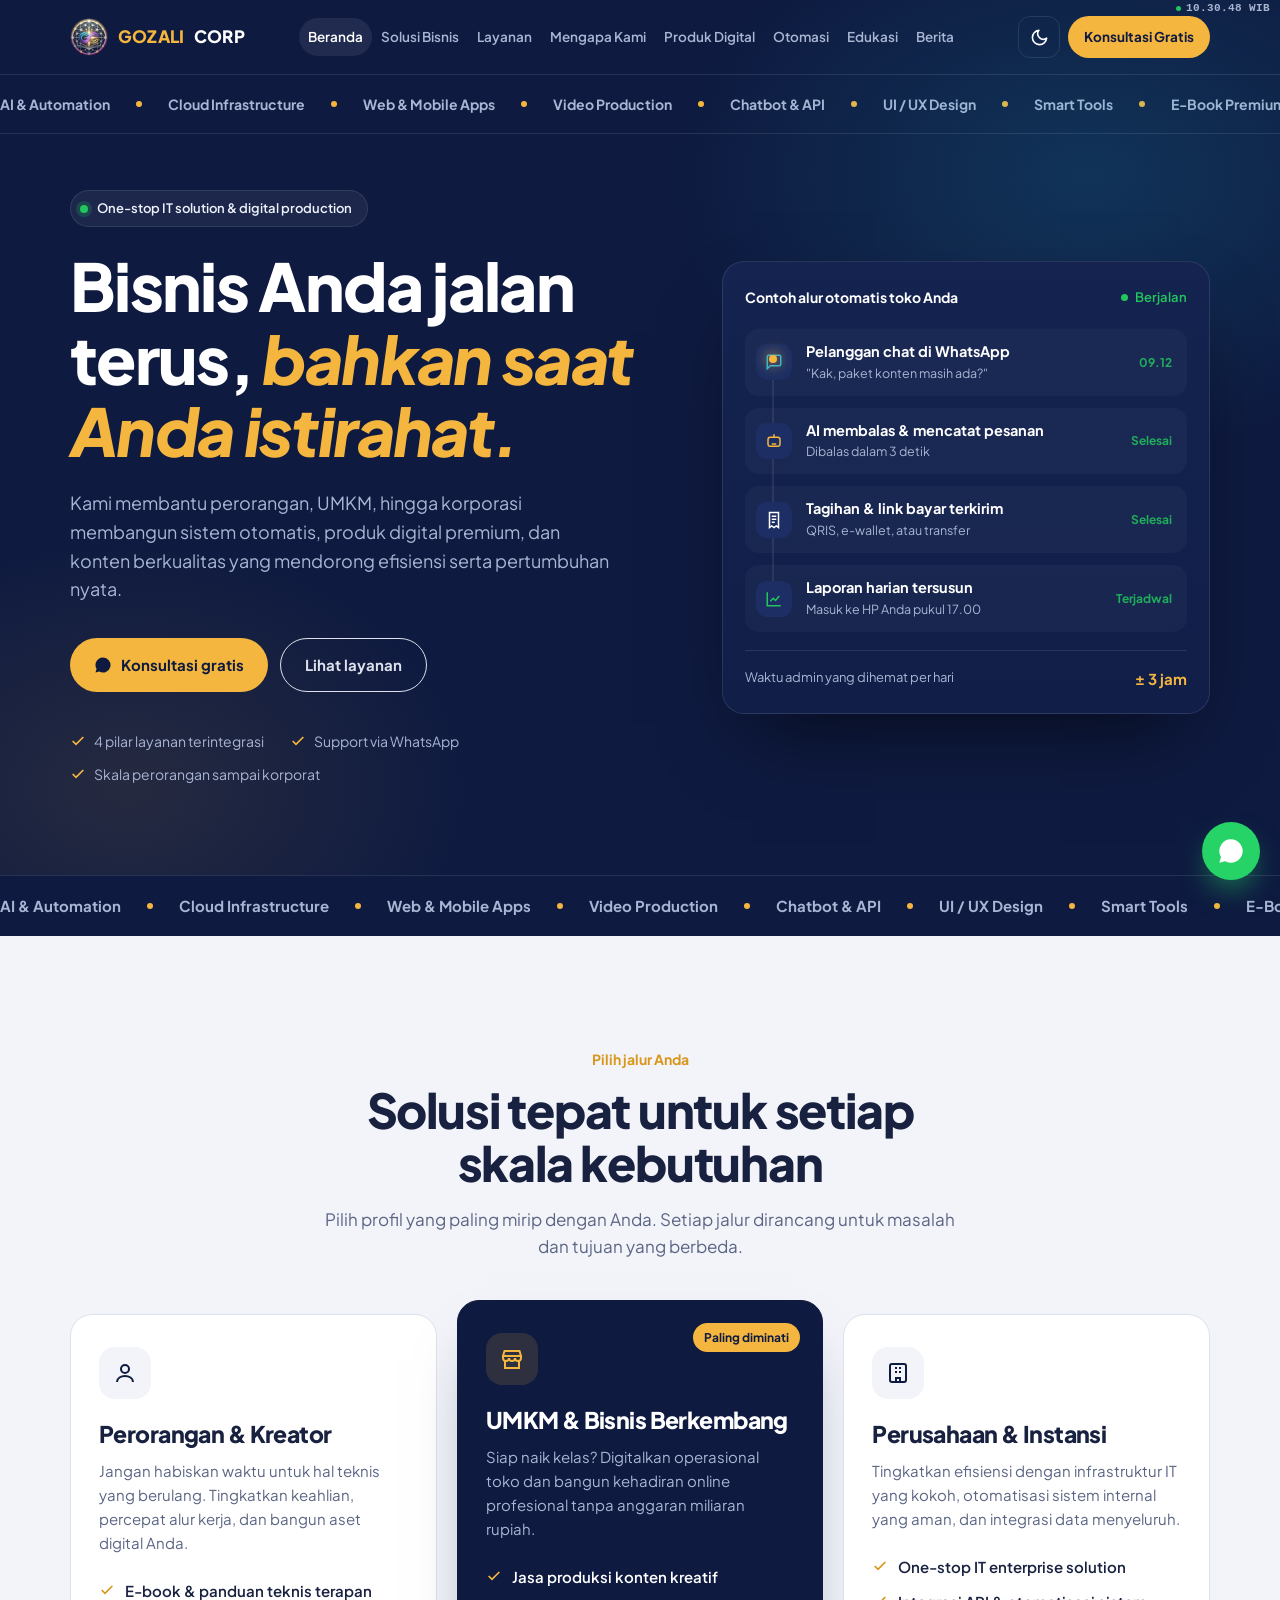
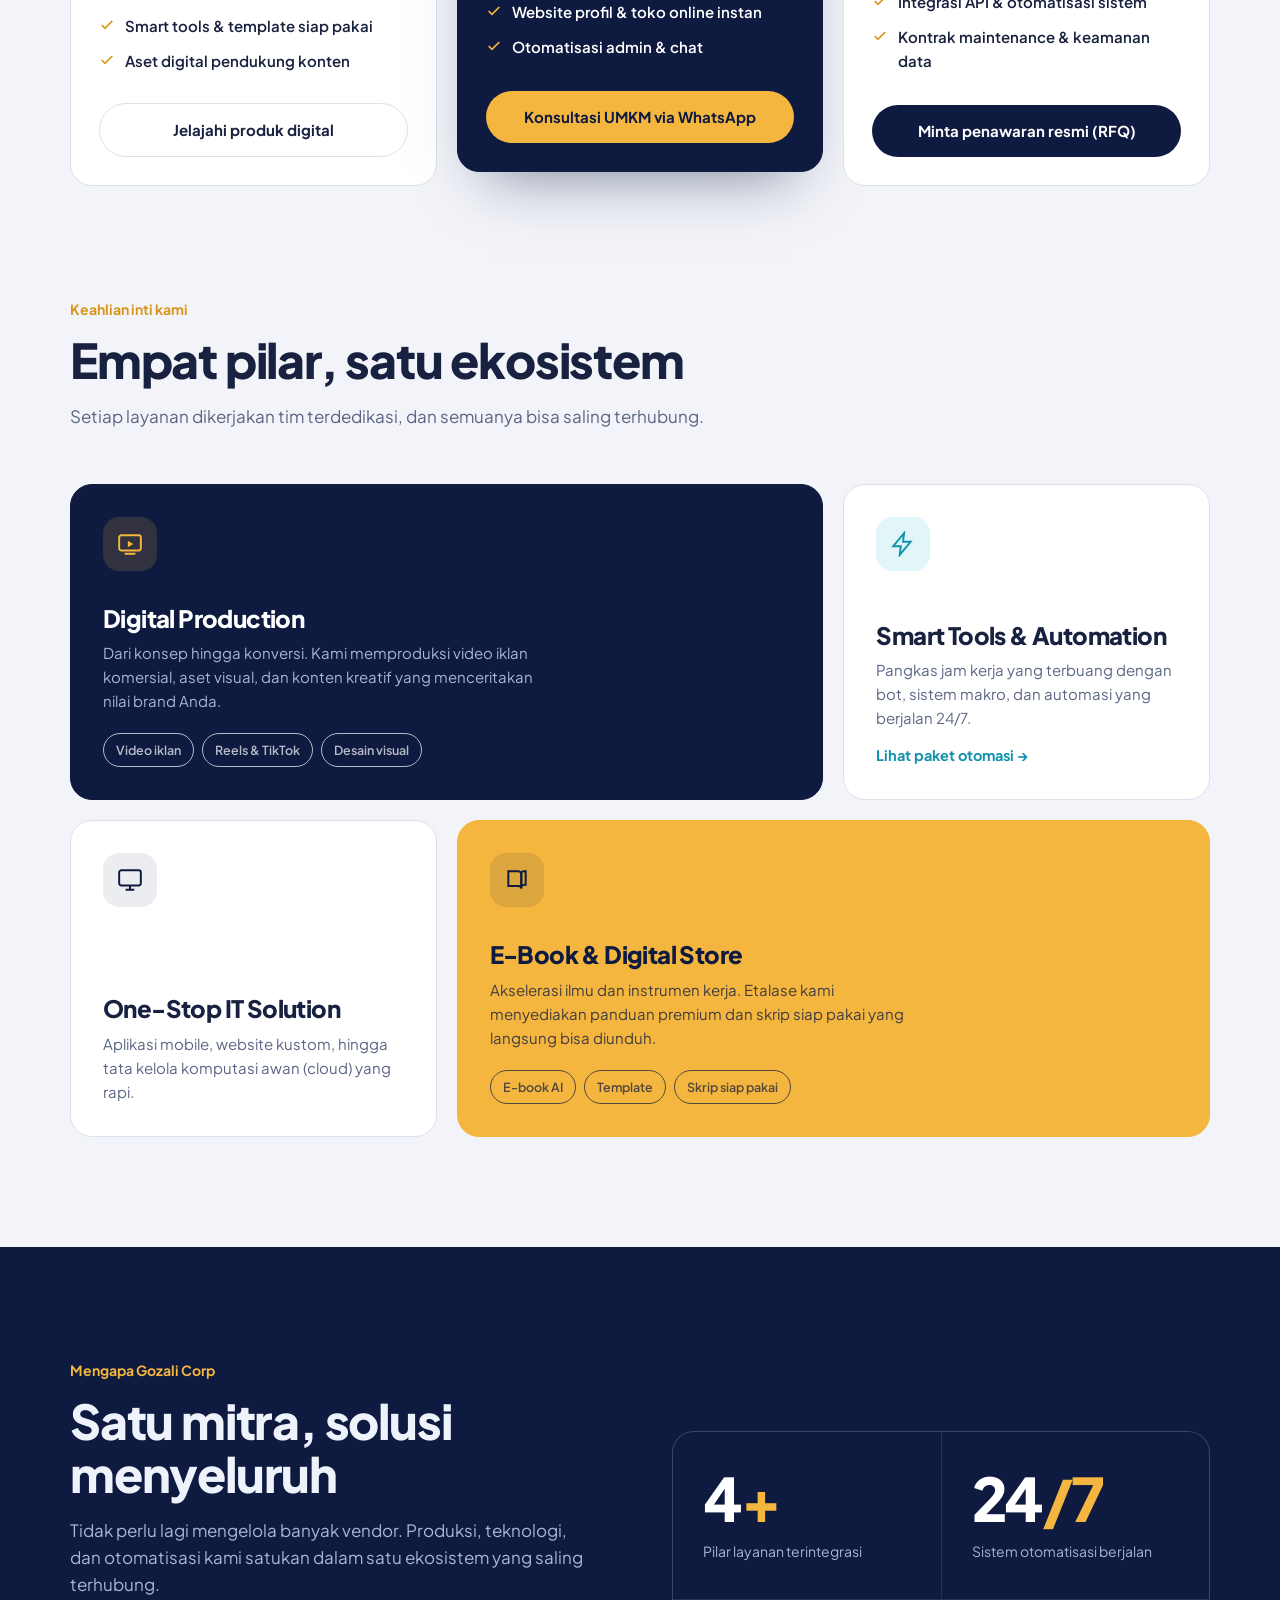
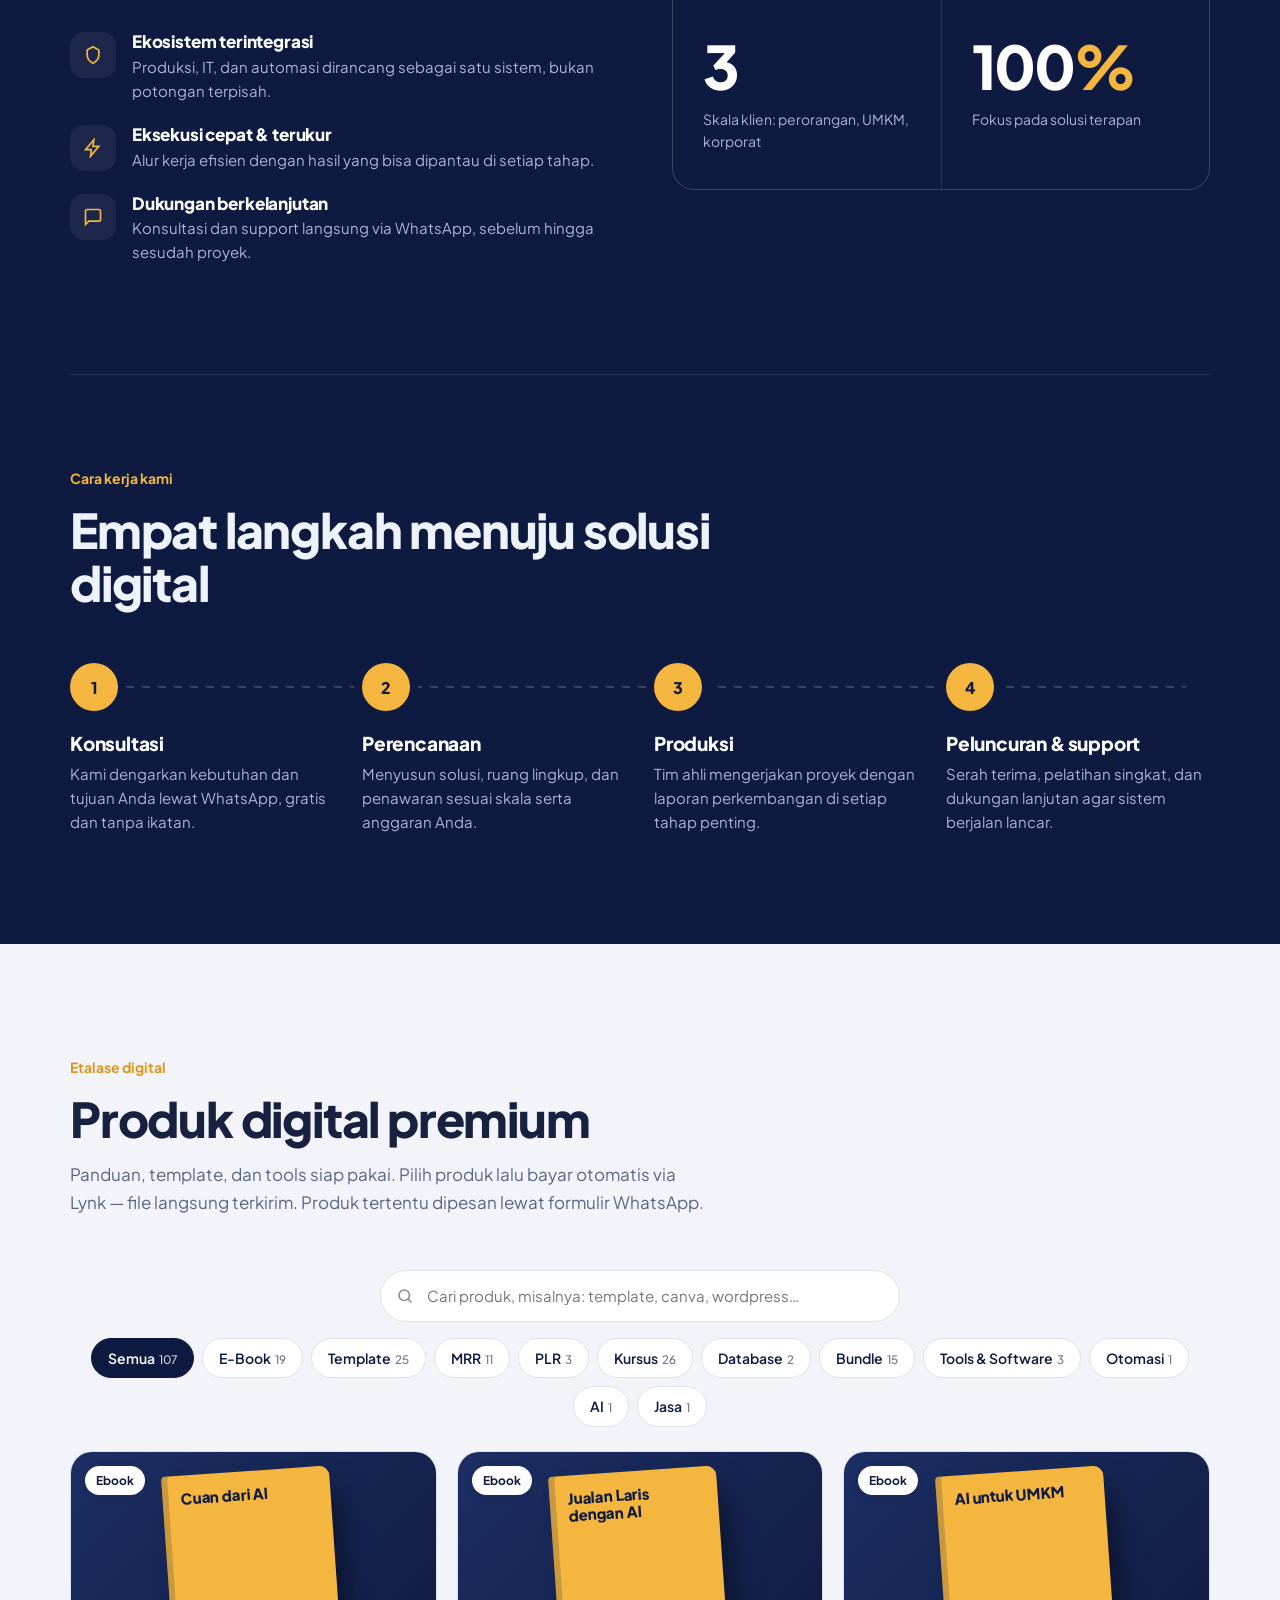
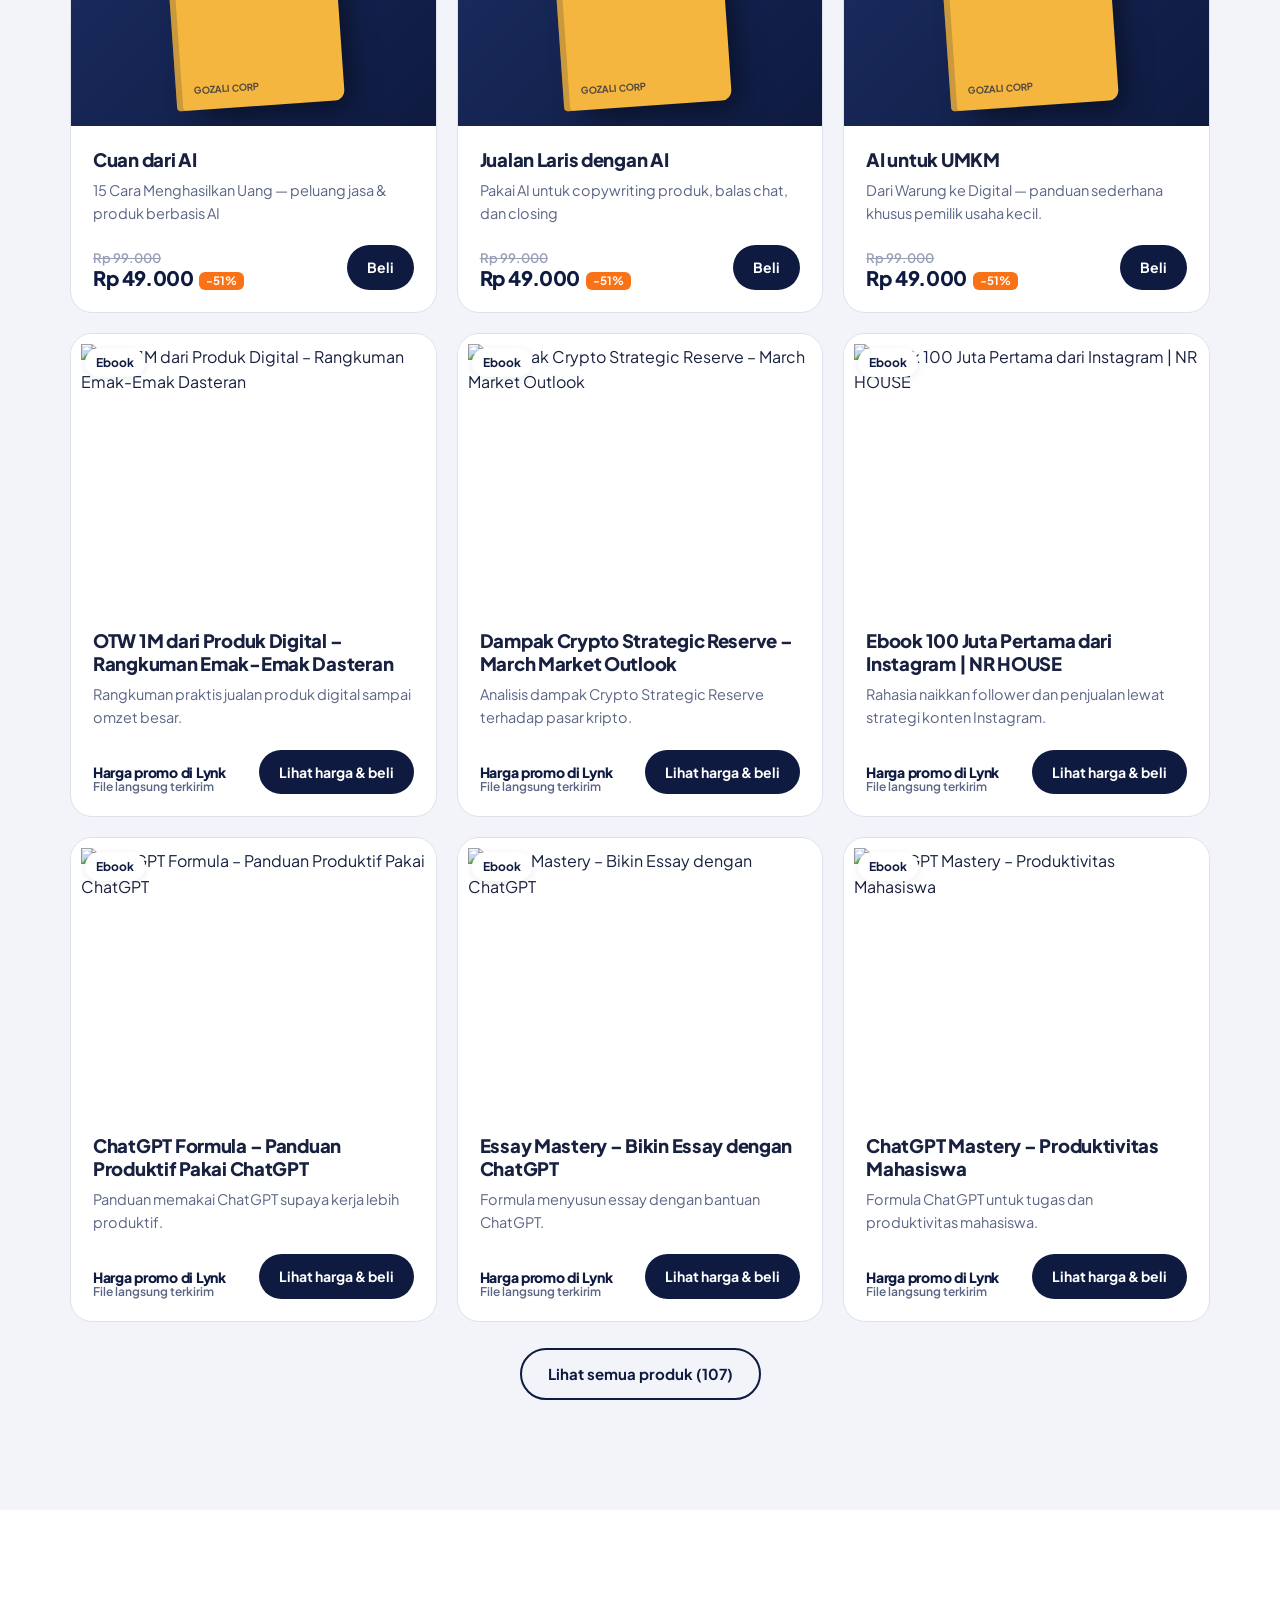
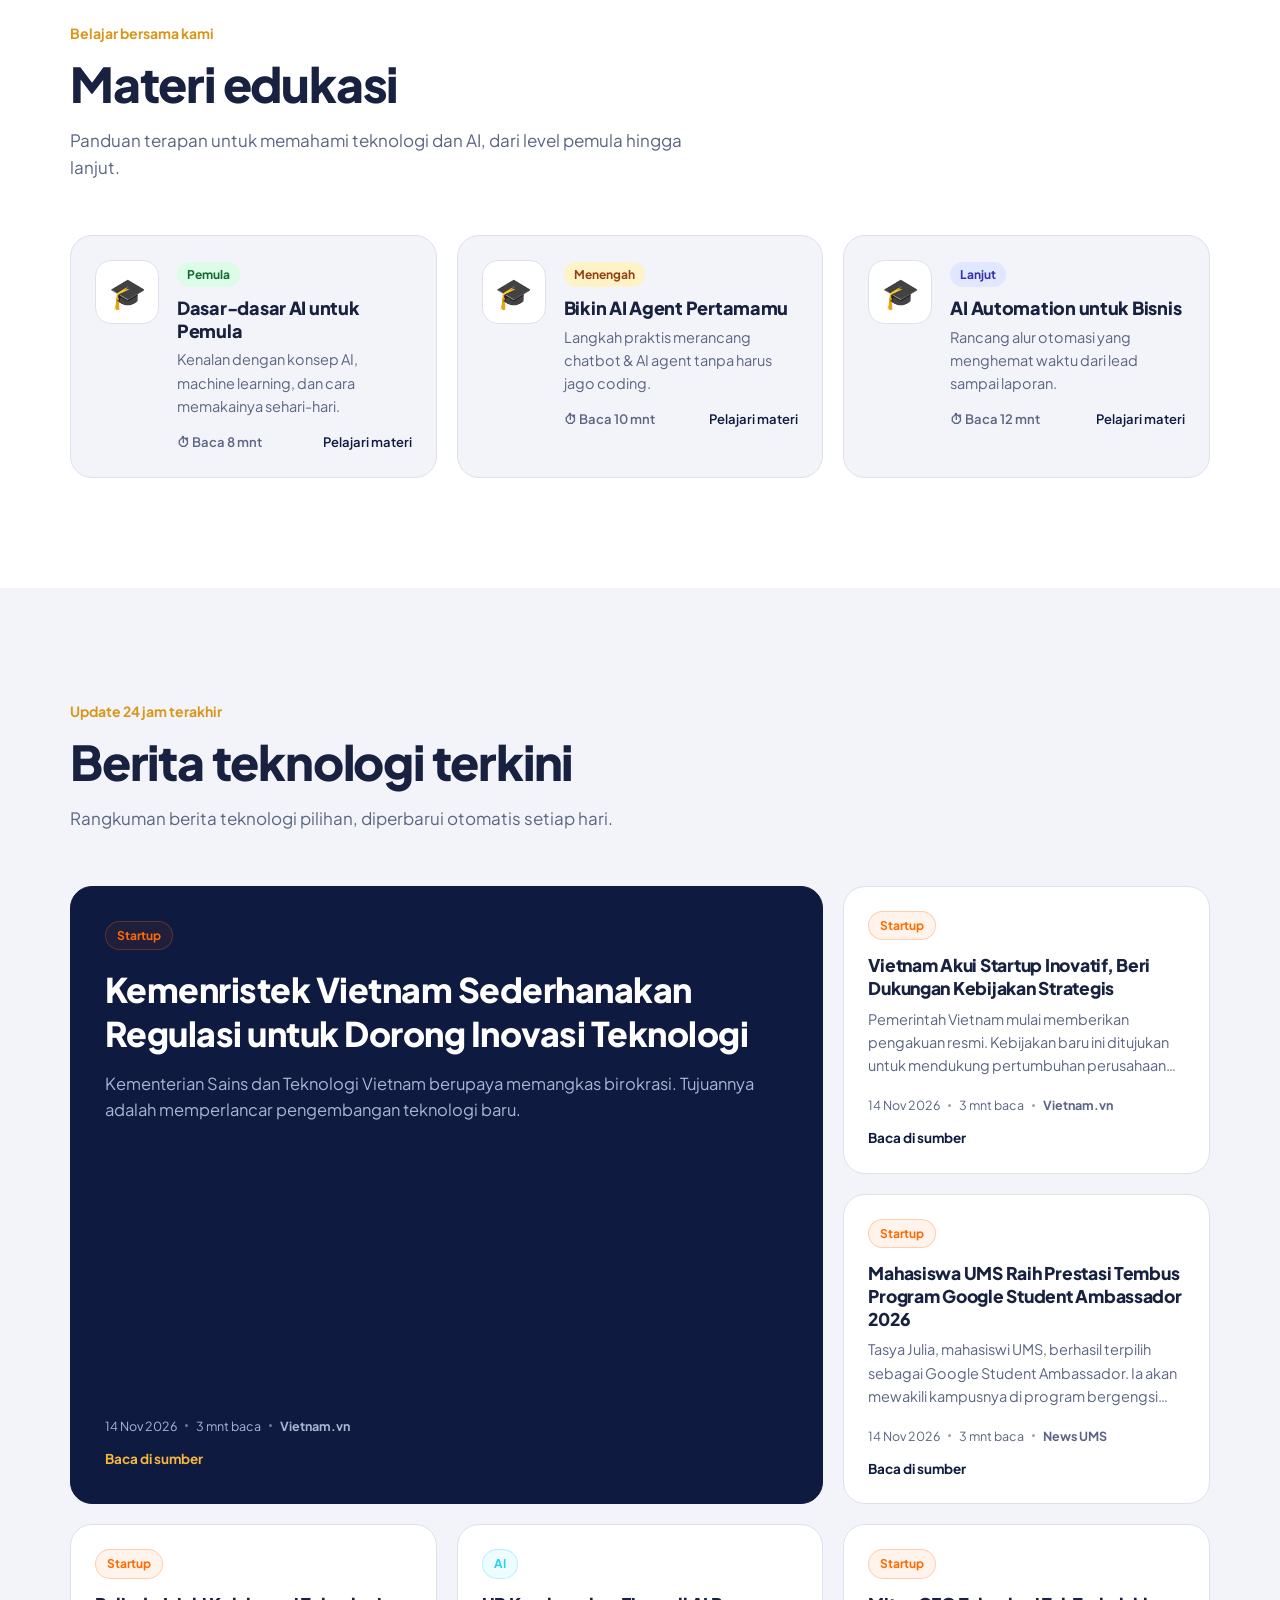
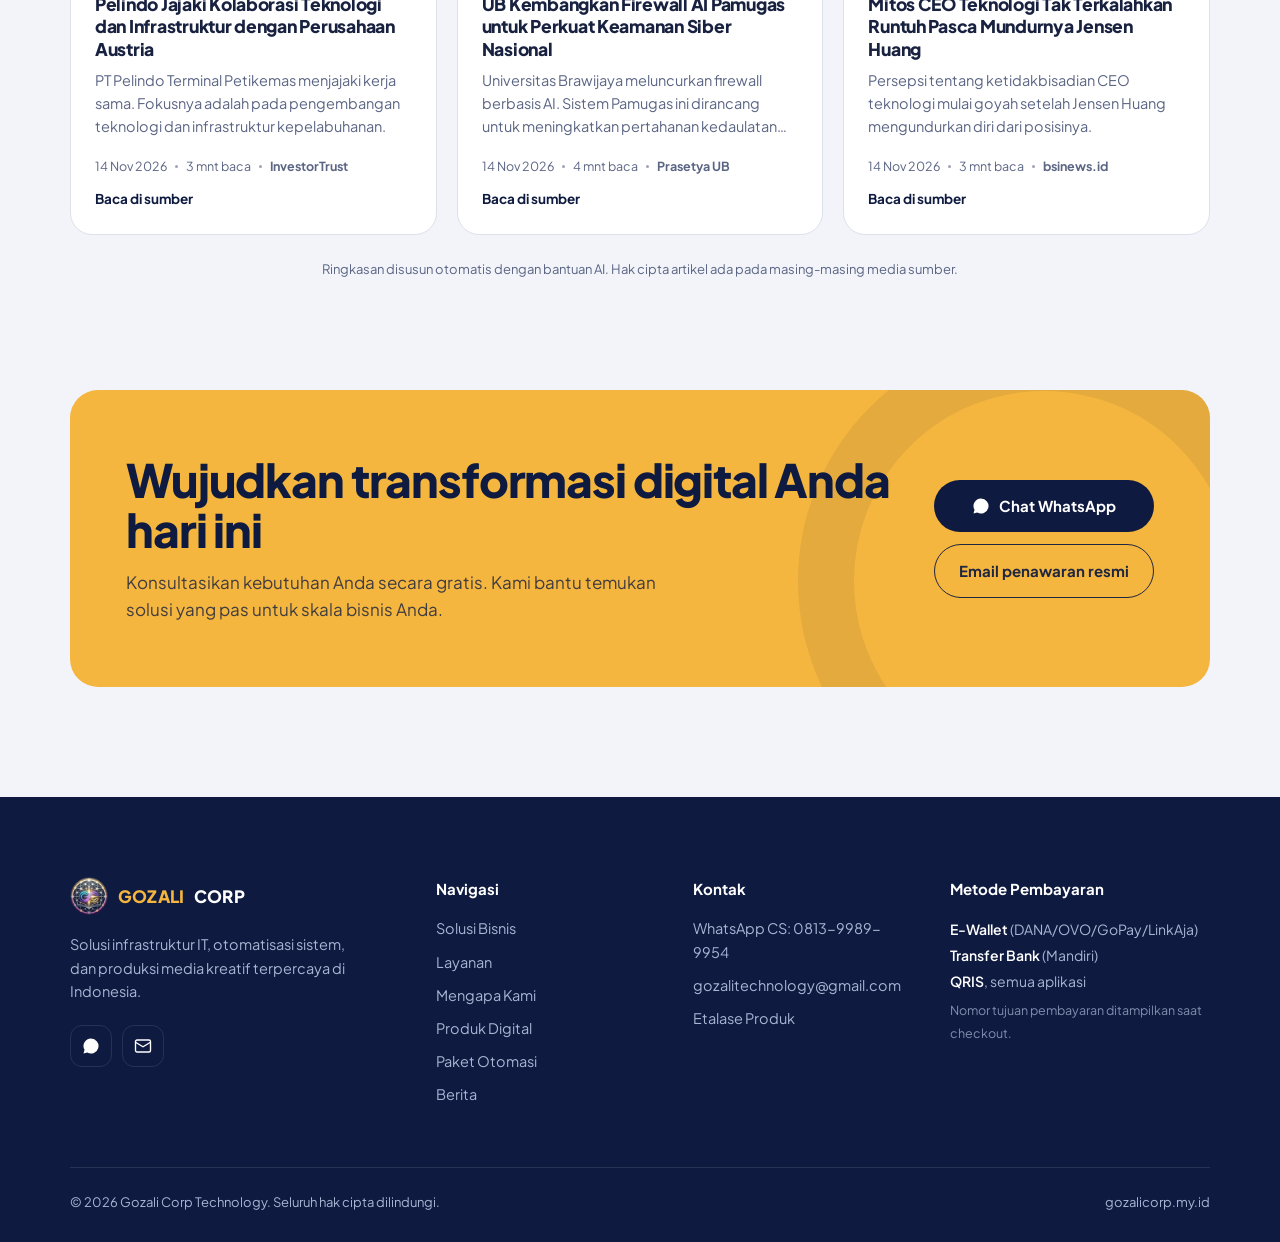
==== commit 90eed64b: "Update index.html" ====
--- a/index.html
+++ b/index.html
@@ -108,6 +108,10 @@
 .jam-wib::before{content:"";width:5px;height:5px;border-radius:50%;background:#22c55e}
 @media(max-width:480px){.jam-wib{right:8px;font-size:10px}}
 
+.marquee-item{transition:color .2s}
+a.marquee-item:hover{color:#fff}
+a.marquee-item:hover::after{background:#fff}
+.pillar[id]{scroll-margin-top:100px}
 /* ---------- Marquee di atas hero ---------- */
 .hero.has-marquee{padding-top:74px}
 .hero-marquee{background:transparent;border-top:0;border-bottom:1px solid var(--ink-line);padding:14px 0;margin-bottom:56px}
@@ -543,9 +547,9 @@
 
 <!-- ================= HERO ================= -->
 <section id="home" class="hero dark has-marquee">
-  <div class="marquee hero-marquee" aria-hidden="true">
+  <div class="marquee hero-marquee">
     <div class="marquee-track">
-      <span class="marquee-item">AI &amp; Automation</span><span class="marquee-item">Cloud Infrastructure</span><span class="marquee-item">Web &amp; Mobile Apps</span><span class="marquee-item">Video Production</span><span class="marquee-item">Chatbot &amp; API</span><span class="marquee-item">UI / UX Design</span><span class="marquee-item">Smart Tools</span><span class="marquee-item">E-Book Premium</span><span class="marquee-item">Digital Marketing</span><span class="marquee-item">Cyber Security</span>
+      <a class="marquee-item" href="otomasi.html">AI &amp; Automation</a><a class="marquee-item" href="#pilar-it">Cloud Infrastructure</a><a class="marquee-item" href="#pilar-it">Web &amp; Mobile Apps</a><a class="marquee-item" href="#pilar-prod">Video Production</a><a class="marquee-item" href="otomasi.html">Chatbot &amp; API</a><a class="marquee-item" href="#pilar-prod">UI / UX Design</a><a class="marquee-item" href="#pilar-auto">Smart Tools</a><a class="marquee-item" href="#shop">E-Book Premium</a><a class="marquee-item" href="#pilar-prod">Digital Marketing</a><a class="marquee-item" href="#pilar-it">Cyber Security</a>
     </div>
   </div>
   <div class="wrap hero-grid">
@@ -582,9 +586,9 @@
 </section>
 
 <!-- ================= TECH MARQUEE ================= -->
-<div class="marquee" aria-hidden="true">
+<div class="marquee">
   <div class="marquee-track" id="mtrack">
-    <span class="marquee-item">AI &amp; Automation</span><span class="marquee-item">Cloud Infrastructure</span><span class="marquee-item">Web &amp; Mobile Apps</span><span class="marquee-item">Video Production</span><span class="marquee-item">Chatbot &amp; API</span><span class="marquee-item">UI / UX Design</span><span class="marquee-item">Smart Tools</span><span class="marquee-item">E-Book Premium</span><span class="marquee-item">Digital Marketing</span><span class="marquee-item">Cyber Security</span>
+    <a class="marquee-item" href="otomasi.html">AI &amp; Automation</a><a class="marquee-item" href="#pilar-it">Cloud Infrastructure</a><a class="marquee-item" href="#pilar-it">Web &amp; Mobile Apps</a><a class="marquee-item" href="#pilar-prod">Video Production</a><a class="marquee-item" href="otomasi.html">Chatbot &amp; API</a><a class="marquee-item" href="#pilar-prod">UI / UX Design</a><a class="marquee-item" href="#pilar-auto">Smart Tools</a><a class="marquee-item" href="#shop">E-Book Premium</a><a class="marquee-item" href="#pilar-prod">Digital Marketing</a><a class="marquee-item" href="#pilar-it">Cyber Security</a>
   </div>
 </div>
 
@@ -648,19 +652,19 @@
     </div>
 
     <div class="bento">
-      <div class="pillar wide p-prod reveal">
+      <div id="pilar-prod" class="pillar wide p-prod reveal">
         <div class="ico"><svg viewBox="0 0 24 24" fill="none" stroke="currentColor" stroke-width="1.8"><rect x="2" y="4" width="20" height="14" rx="2"/><path d="M10 9l5 3-5 3V9z" fill="currentColor" stroke="none"/><path d="M7 21h10"/></svg></div>
         <h3>Digital Production</h3>
         <p>Dari konsep hingga konversi. Kami memproduksi video iklan komersial, aset visual, dan konten kreatif yang menceritakan nilai brand Anda.</p>
         <div class="chips"><span>Video iklan</span><span>Reels &amp; TikTok</span><span>Desain visual</span></div>
       </div>
-      <div class="pillar p-auto reveal">
+      <div id="pilar-auto" class="pillar p-auto reveal">
         <div class="ico"><svg viewBox="0 0 24 24" fill="none" stroke="currentColor" stroke-width="1.8"><path d="M13 2L3 14h7l-1 8 10-12h-7z"/></svg></div>
         <h3>Smart Tools &amp; Automation</h3>
         <p>Pangkas jam kerja yang terbuang dengan bot, sistem makro, dan automasi yang berjalan 24/7.</p>
         <a href="otomasi.html" class="pillar-link">Lihat paket otomasi →</a>
       </div>
-      <div class="pillar p-it reveal">
+      <div id="pilar-it" class="pillar p-it reveal">
         <div class="ico"><svg viewBox="0 0 24 24" fill="none" stroke="currentColor" stroke-width="1.8"><rect x="2" y="3" width="20" height="14" rx="2"/><path d="M8 21h8M12 17v4"/></svg></div>
         <h3>One-Stop IT Solution</h3>
         <p>Aplikasi mobile, website kustom, hingga tata kelola komputasi awan (cloud) yang rapi.</p>
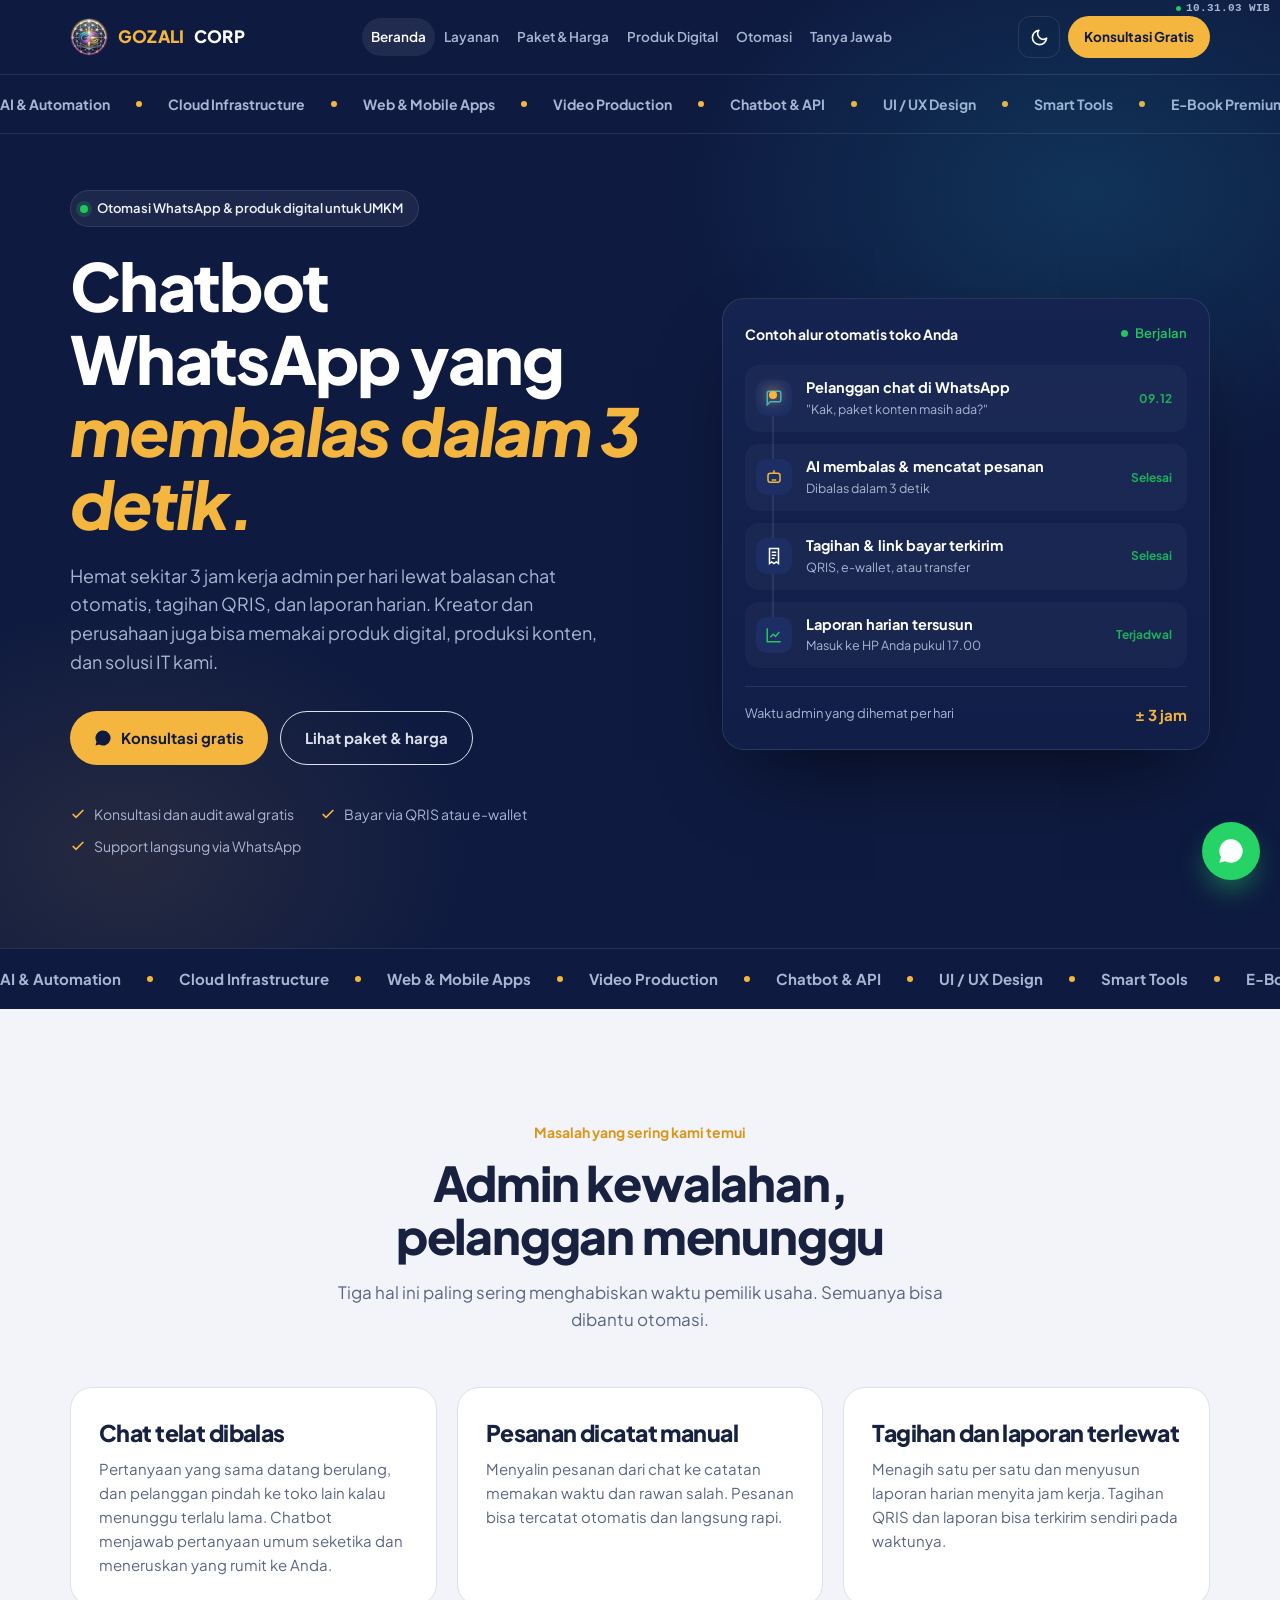
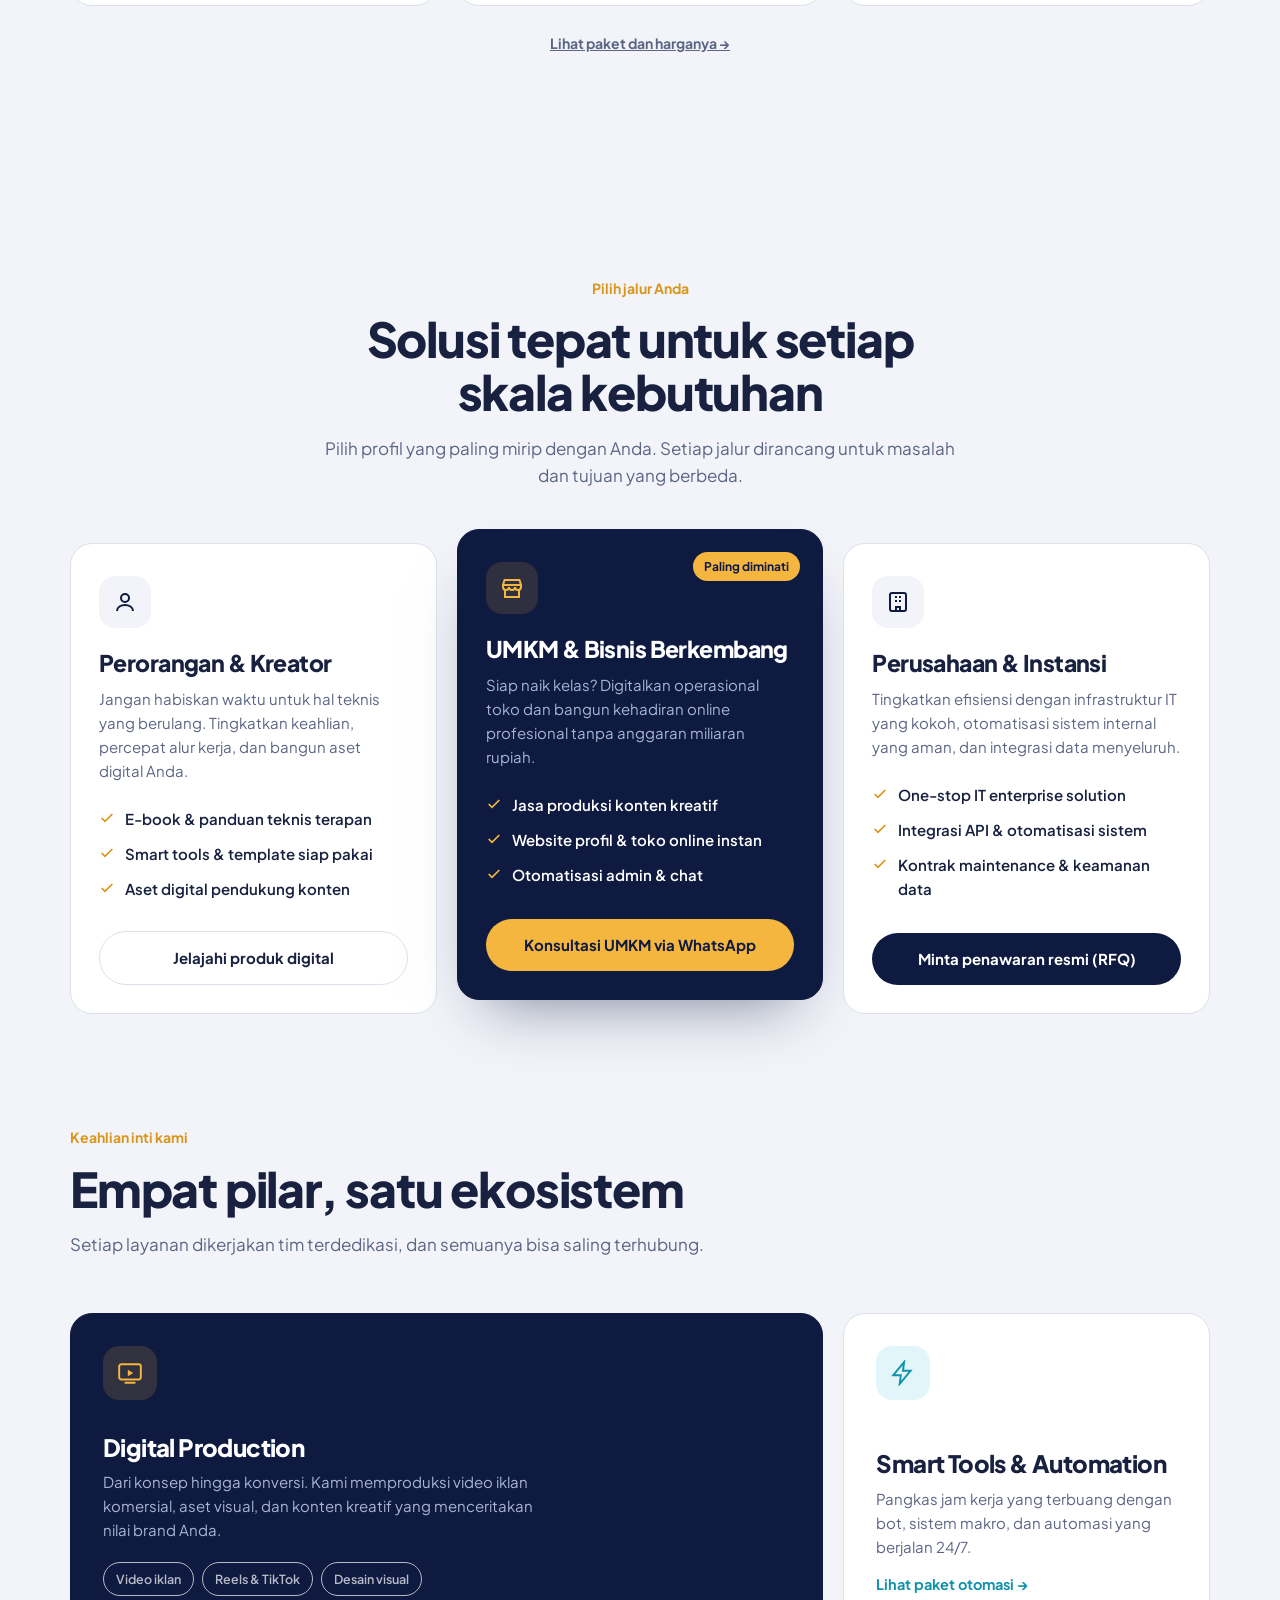
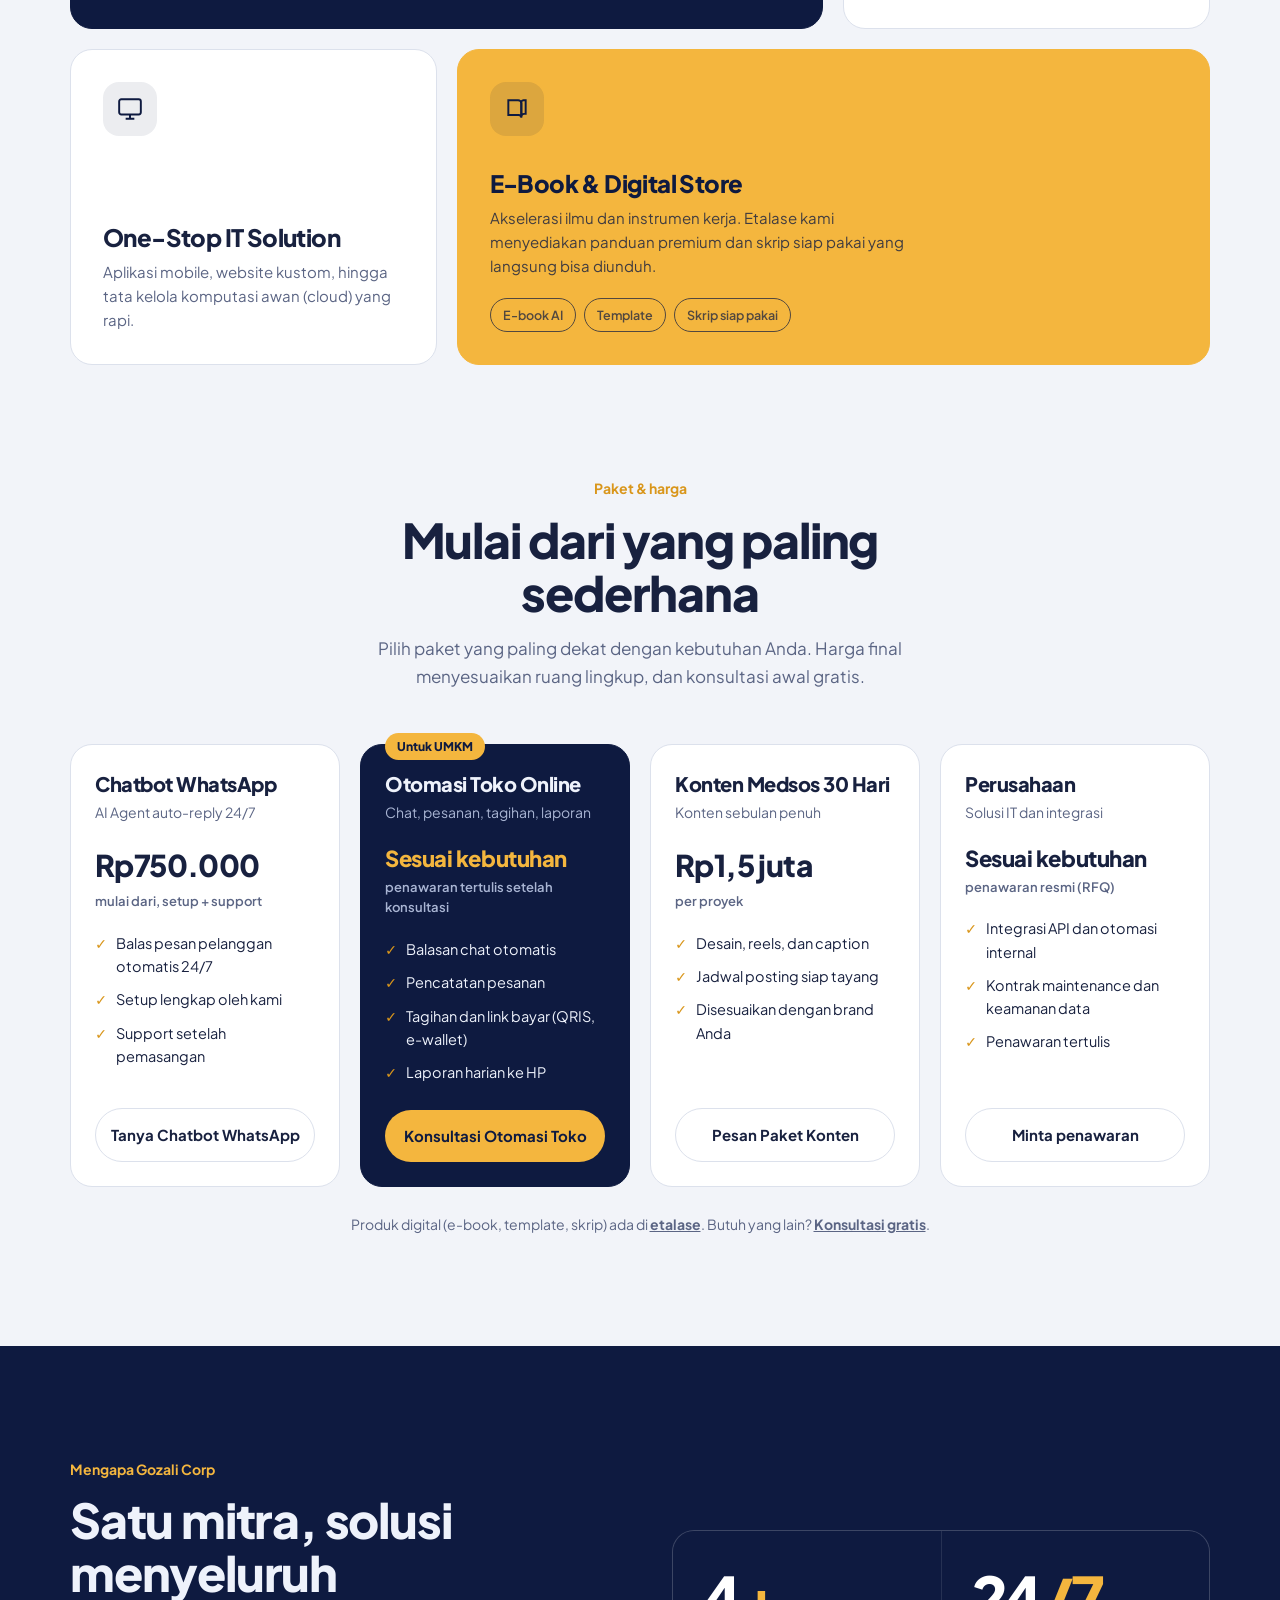
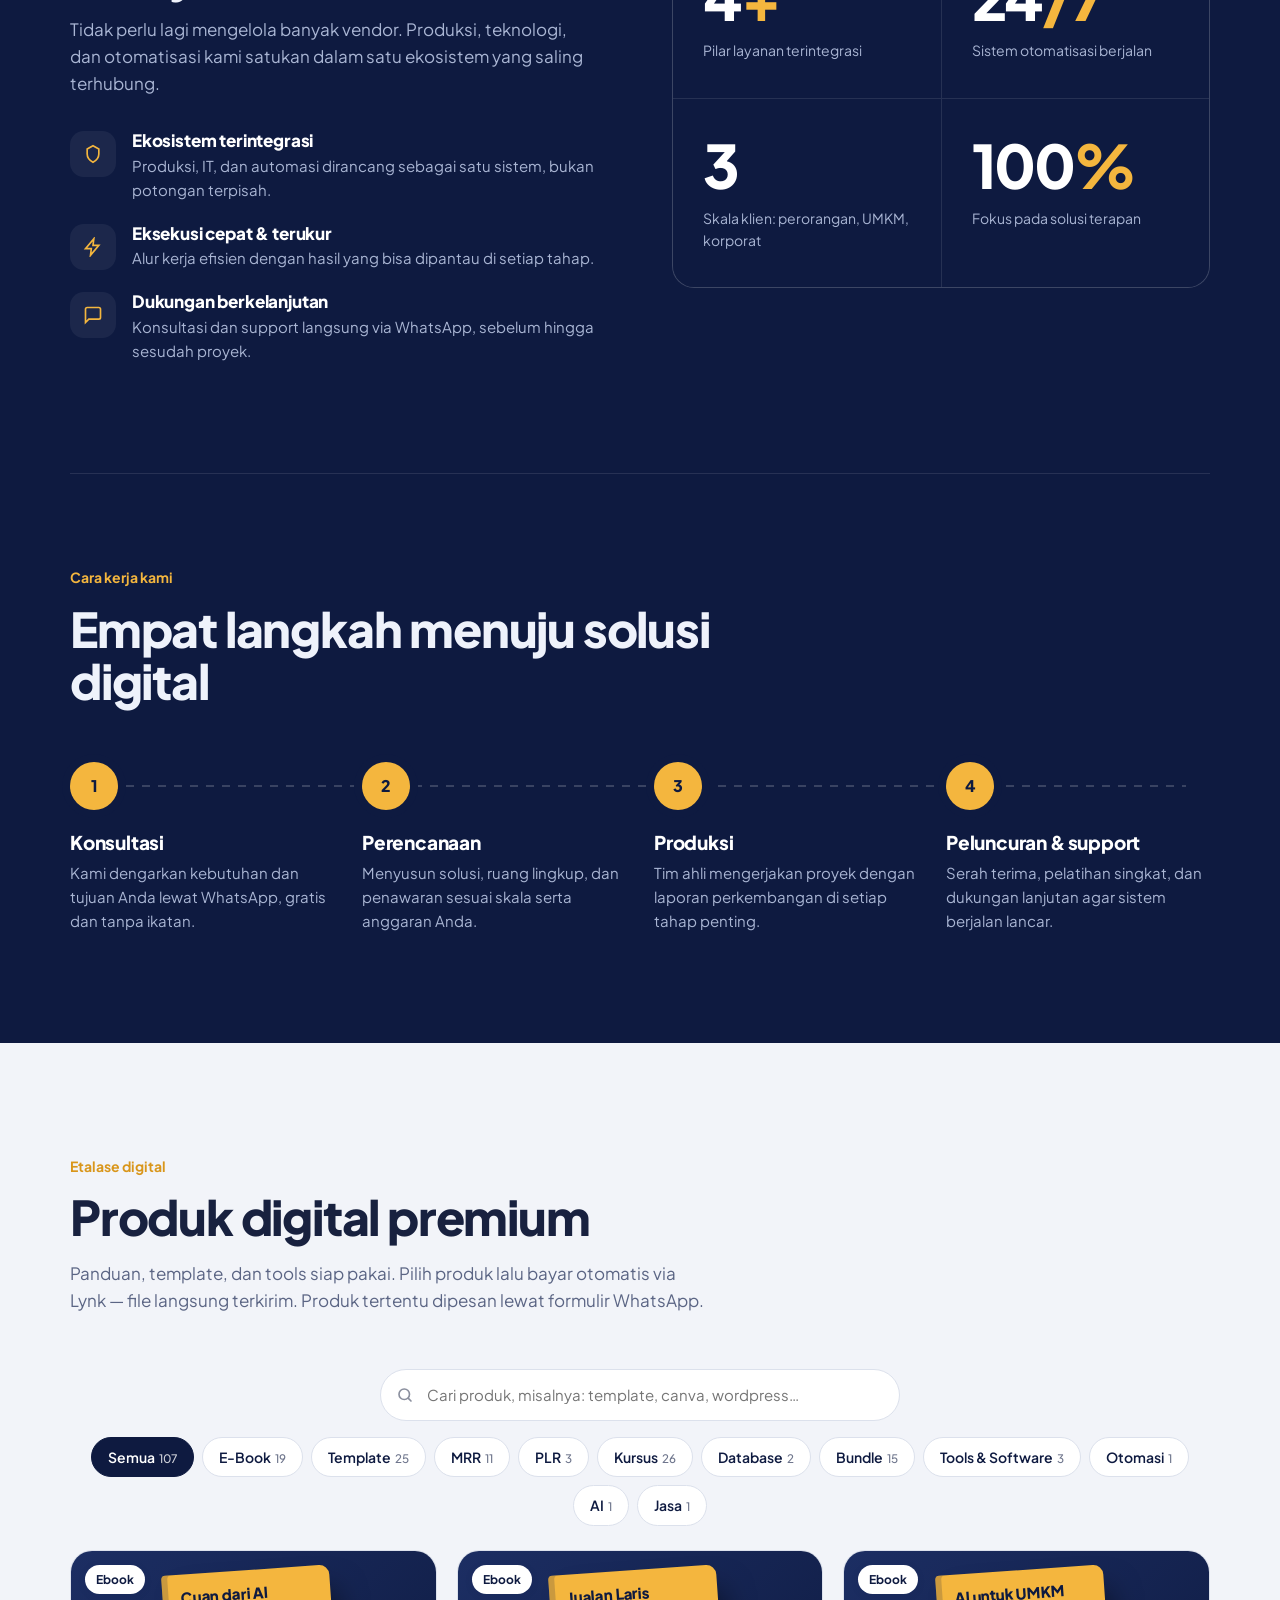
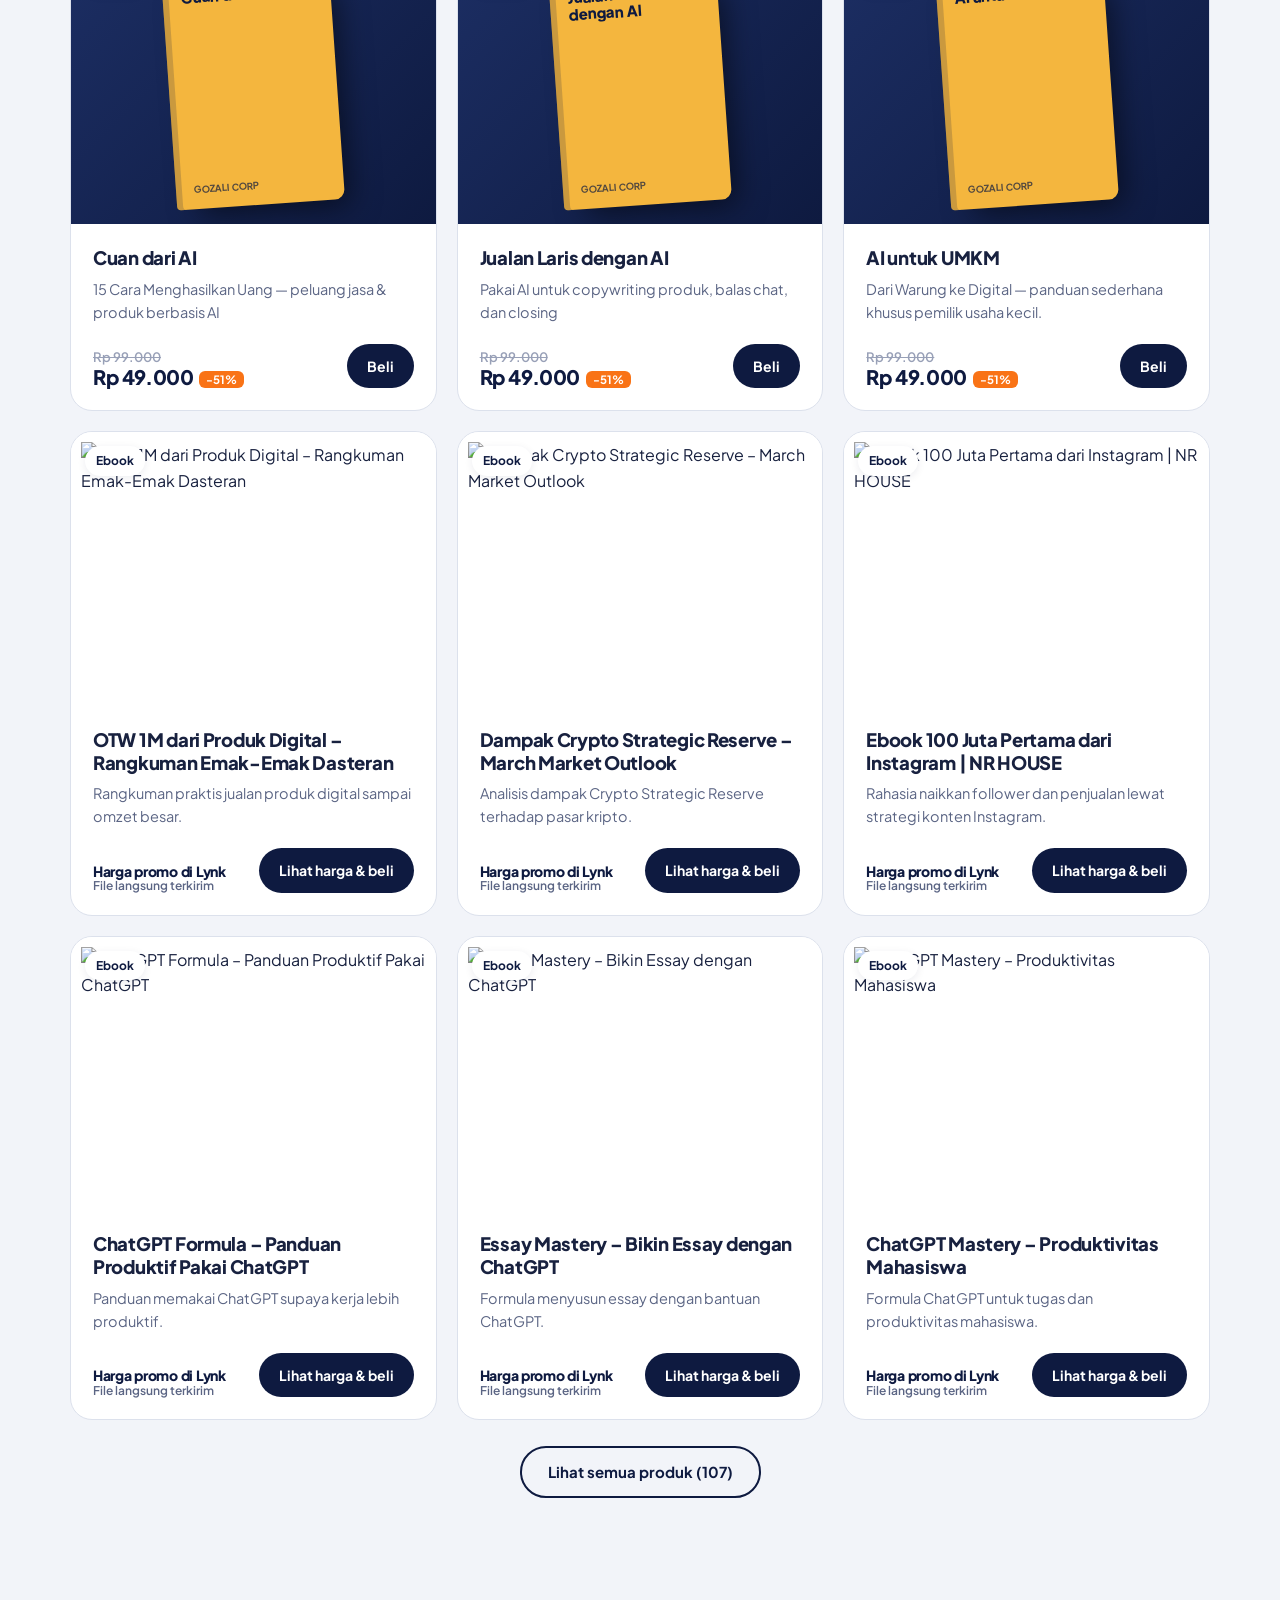
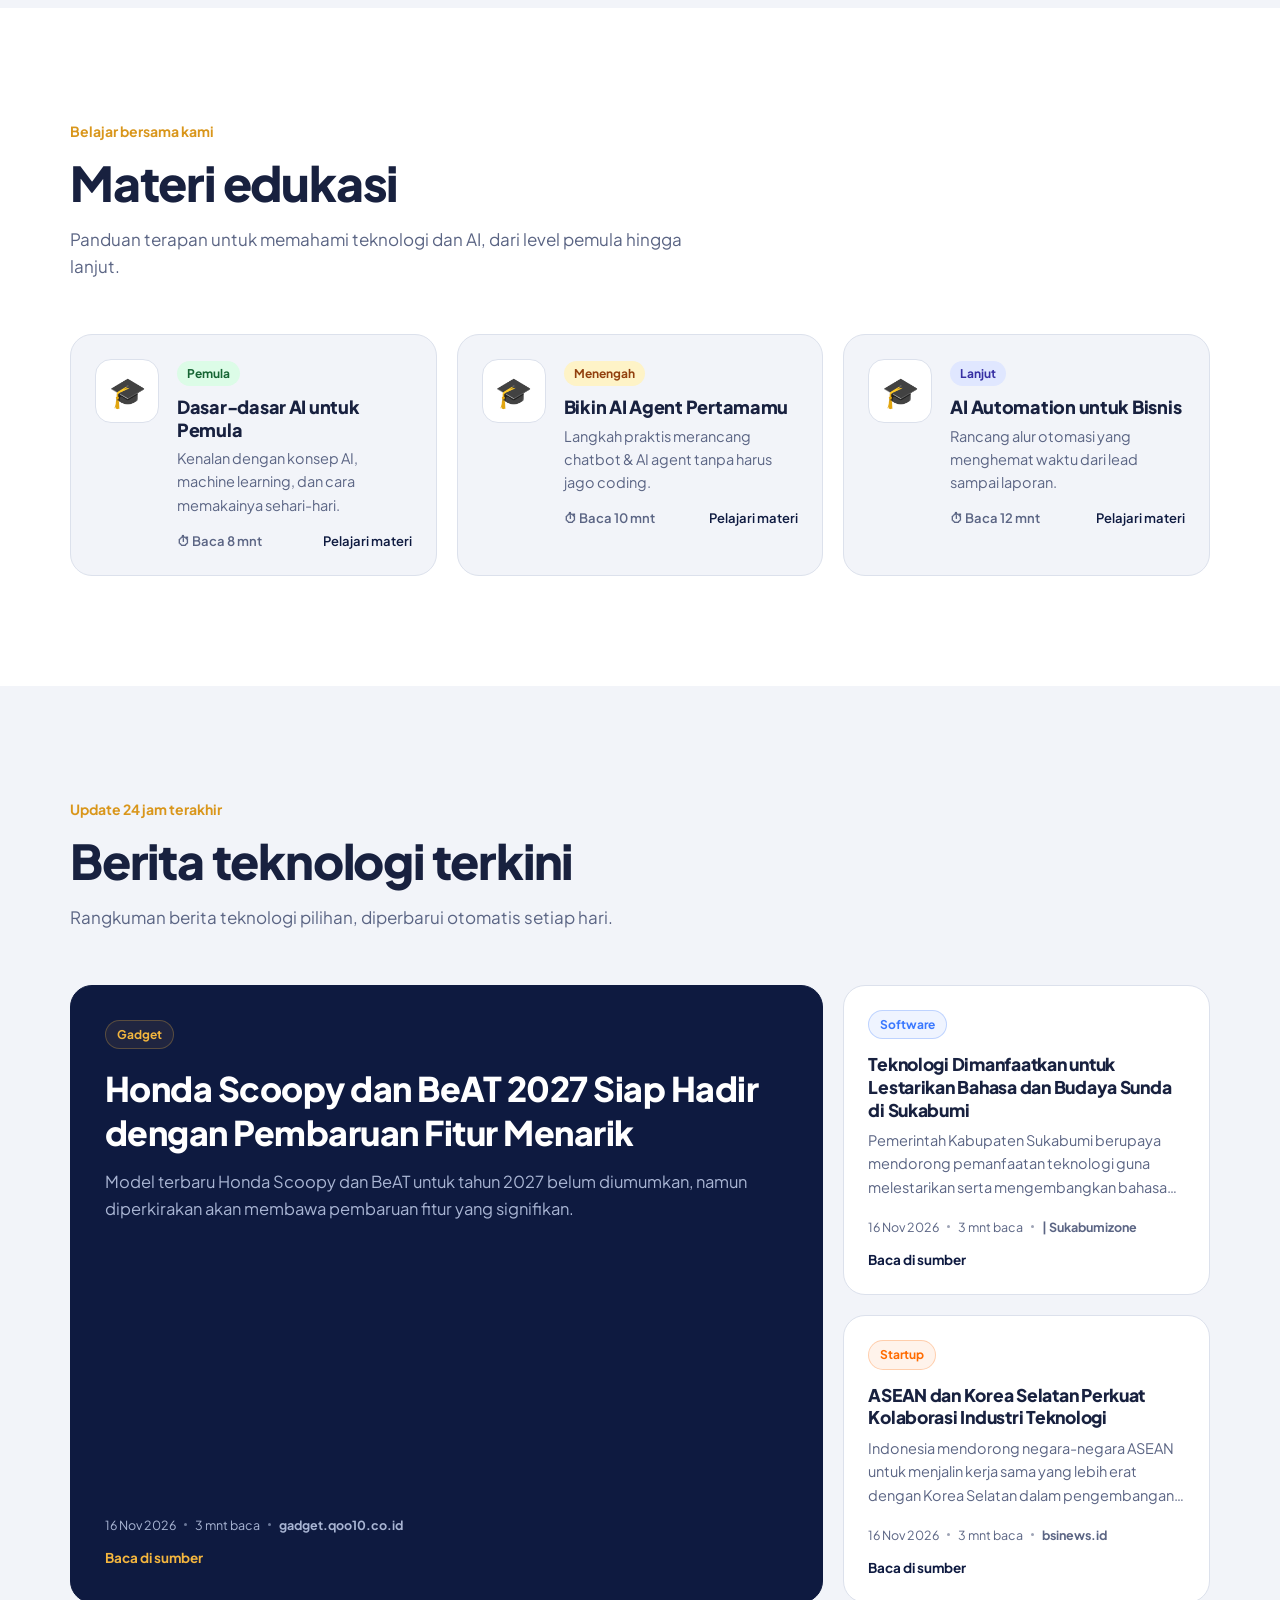
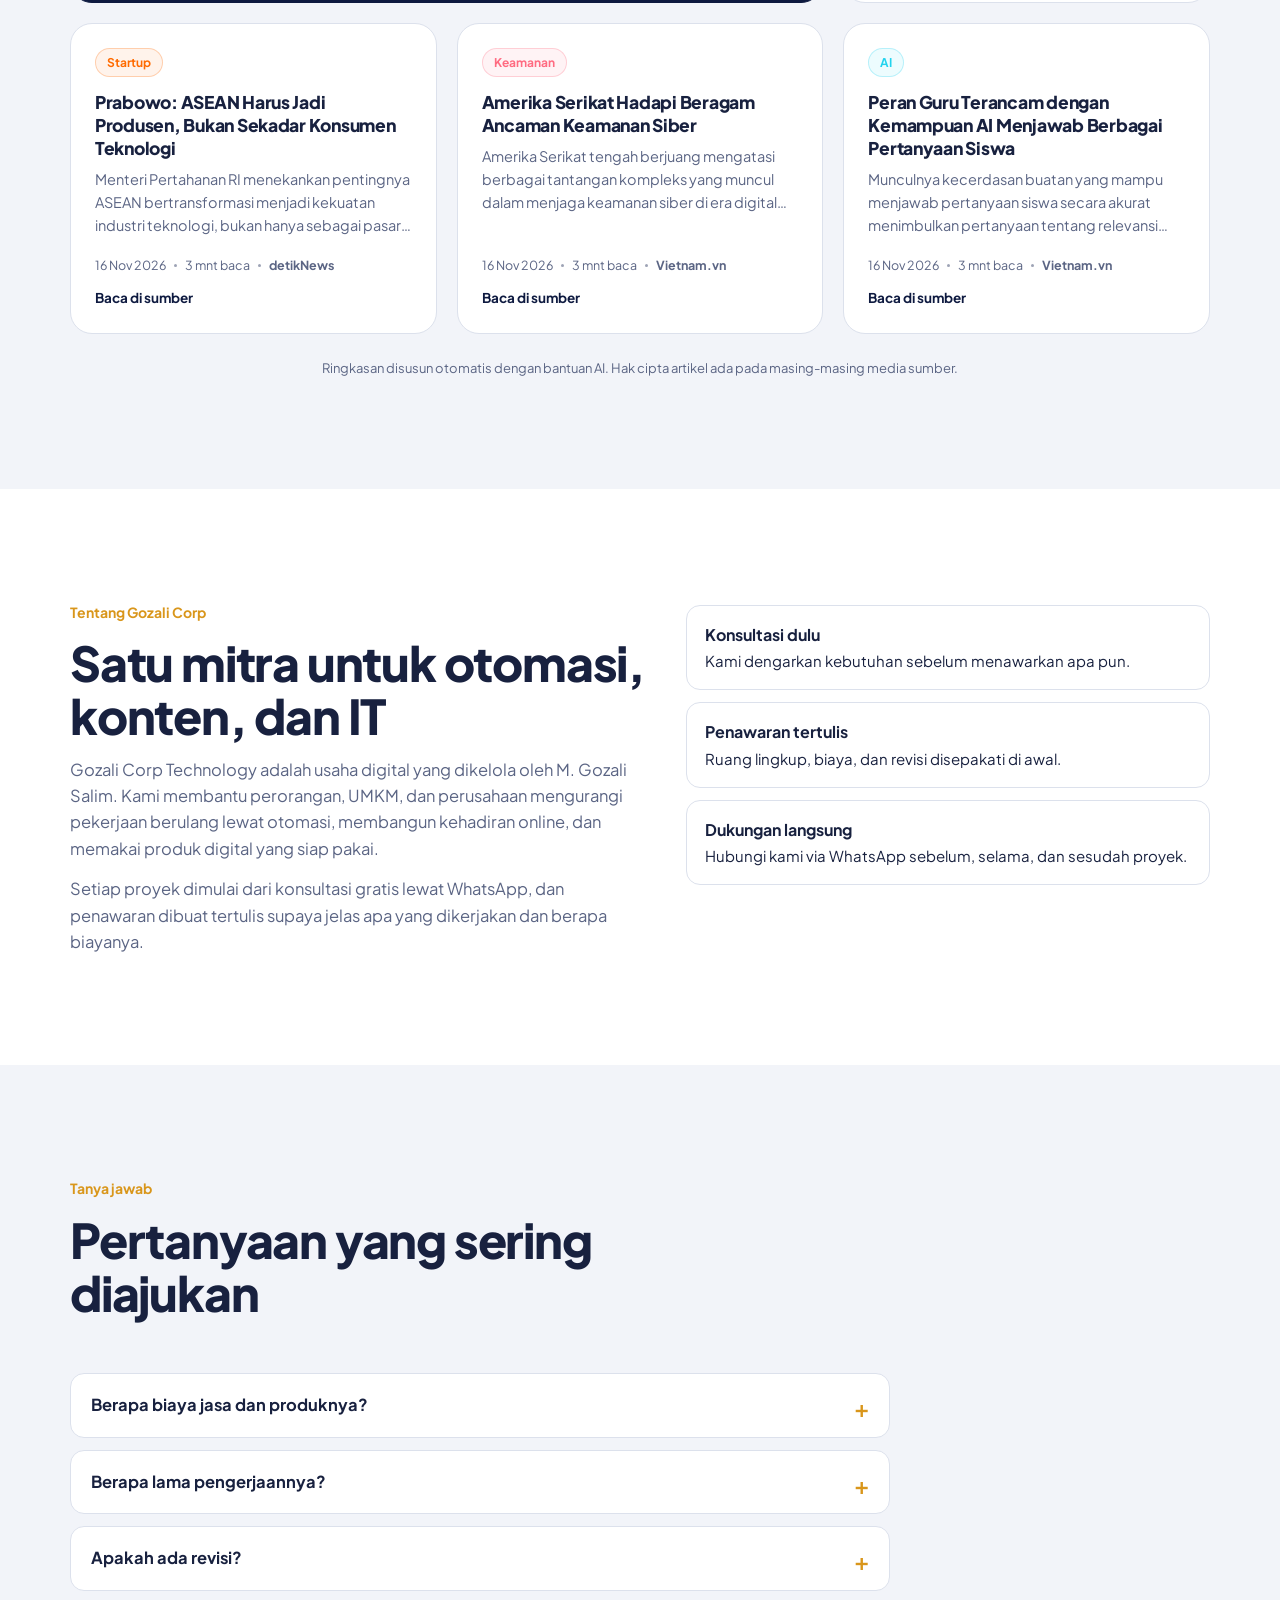
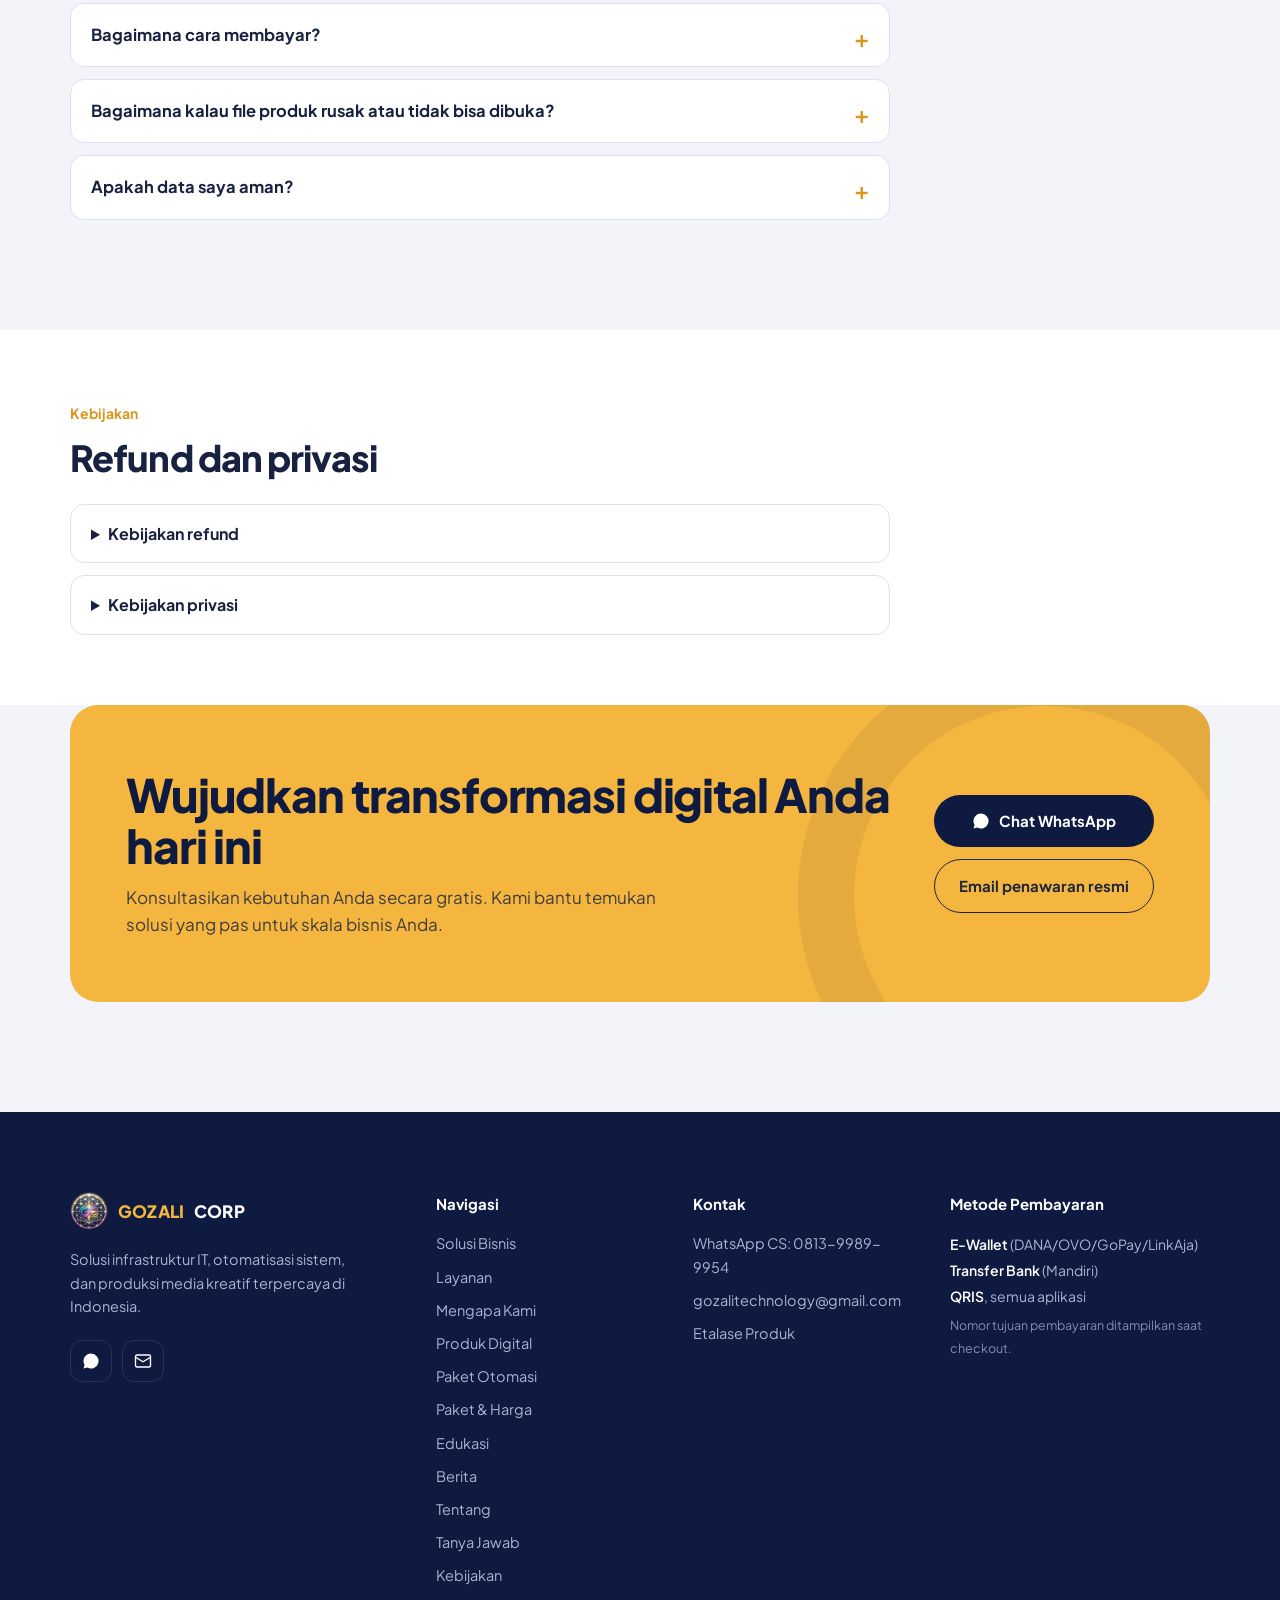
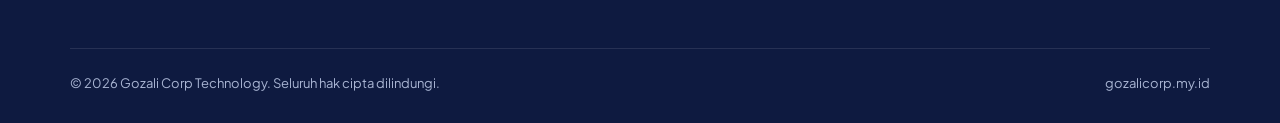
==== commit c927a647: "Update index.html" ====
--- a/index.html
+++ b/index.html
@@ -9,16 +9,28 @@
 
 <meta charset="UTF-8">
 <meta name="viewport" content="width=device-width, initial-scale=1.0">
-<title>Gozali Corp Technology — One-Stop IT Solution & Digital Production</title>
-<meta name="description" content="Gozali Corp Technology membantu perorangan, UMKM, hingga korporasi membangun ekosistem digital terintegrasi: produksi konten, otomatisasi cerdas, solusi IT, dan produk digital premium.">
+<title>Gozali Corp — Chatbot WhatsApp, Otomasi &amp; Produk Digital untuk UMKM</title>
+<meta name="description" content="Chatbot WhatsApp, otomasi admin, produksi konten, dan produk digital untuk UMKM, kreator, dan perusahaan. Konsultasi dan audit awal gratis via WhatsApp.">
 <meta name="theme-color" content="#0E1A40">
 <link rel="icon" type="image/png" href="[data-uri]">
 
 <!-- Open Graph -->
-<meta property="og:title" content="Gozali Corp Technology — One-Stop IT & Digital Production">
-<meta property="og:description" content="Ekosistem digital terintegrasi untuk perorangan, UMKM, hingga korporasi.">
+<meta property="og:title" content="Gozali Corp — Chatbot WhatsApp, Otomasi &amp; Produk Digital untuk UMKM">
+<meta property="og:description" content="Balas pelanggan dalam 3 detik, hemat jam kerja admin. Konsultasi gratis via WhatsApp.">
 <meta property="og:type" content="website">
-<meta property="og:url" content="https://www.gozalicorp.my.id">
+<meta property="og:url" content="https://www.gozalicorp.my.id/">
+<meta property="og:image" content="https://www.gozalicorp.my.id/og-image.png">
+<meta property="og:image:width" content="1200">
+<meta property="og:image:height" content="630">
+<meta property="og:locale" content="id_ID">
+<meta name="twitter:card" content="summary_large_image">
+<meta name="twitter:title" content="Gozali Corp — Chatbot WhatsApp, Otomasi &amp; Produk Digital untuk UMKM">
+<meta name="twitter:description" content="Balas pelanggan dalam 3 detik, hemat jam kerja admin. Konsultasi gratis via WhatsApp.">
+<meta name="twitter:image" content="https://www.gozalicorp.my.id/og-image.png">
+<link rel="canonical" href="https://www.gozalicorp.my.id/">
+<script type="application/ld+json">
+{"@context":"https://schema.org","@type":"Organization","name":"Gozali Corp Technology","url":"https://www.gozalicorp.my.id/","image":"https://www.gozalicorp.my.id/og-image.png","email":"gozalitechnology@gmail.com","telephone":"+6281399899954","areaServed":"ID","description":"Chatbot WhatsApp, otomasi admin, produksi konten, solusi IT, dan produk digital untuk UMKM, kreator, dan perusahaan.","contactPoint":{"@type":"ContactPoint","telephone":"+6281399899954","contactType":"customer service","availableLanguage":"Indonesian"}}
+</script>
 
 <link rel="preconnect" href="https://fonts.googleapis.com">
 <link rel="preconnect" href="https://fonts.gstatic.com" crossorigin>
@@ -516,6 +528,50 @@
 [data-tema="gelap"] .shop-more button:hover{background:var(--gold);color:var(--ink)}
 [data-tema="gelap"] .rfq-card .btn-line{color:var(--text)!important;border-color:var(--line)!important}
 </style>
+
+<style>
+/* ===== Tambahan perbaikan website (gz-*) ===== */
+.gz-paket-grid{display:grid;grid-template-columns:repeat(4,minmax(0,1fr));gap:20px;align-items:stretch}
+.gz-card{position:relative;display:flex;flex-direction:column;background:var(--white);border:1px solid var(--line);border-radius:var(--r-lg);padding:28px 24px 24px}
+.gz-card h3{font-size:20px;margin-bottom:6px}
+.gz-card .gz-sub{font-size:14px;color:var(--muted)}
+.gz-price{font-size:30px;font-weight:800;letter-spacing:-.02em;margin:18px 0 2px}
+.gz-price.gz-txt{font-size:22px;line-height:1.25;margin:22px 0 4px}
+.gz-price-note{font-size:13px;font-weight:600;color:var(--muted)}
+.gz-card ul{list-style:none;display:grid;gap:10px;margin:20px 0 26px;font-size:14.5px}
+.gz-card li{display:flex;gap:9px;align-items:flex-start}
+.gz-card li::before{content:"\2713";color:var(--gold-deep);font-weight:800;flex:none}
+.gz-card .btn{margin-top:auto;width:100%}
+.gz-card.gz-hot{background:var(--ink);color:var(--on-ink);border-color:var(--ink)}
+.gz-card.gz-hot .gz-sub,.gz-card.gz-hot .gz-price-note{color:var(--on-ink-2)}
+.gz-card.gz-hot .gz-price{color:var(--gold)}
+.gz-tag{position:absolute;top:-12px;left:24px;background:var(--gold);color:var(--ink);font-size:12px;font-weight:800;padding:4px 12px;border-radius:999px}
+.gz-fine{margin-top:26px;font-size:14px;color:var(--muted);text-align:center}
+.gz-bukti-grid{display:grid;grid-template-columns:repeat(3,1fr);gap:20px}
+.gz-bukti{background:var(--white);border:1px solid var(--line);border-radius:var(--r-lg);padding:24px}
+.gz-bukti h3{font-size:18px;margin-bottom:8px}
+.gz-bukti p{font-size:15px;color:var(--muted)}
+.gz-bukti .gz-who{margin-top:14px;font-size:14px;font-weight:700}
+.gz-bukti img{border-radius:var(--r-md);margin-bottom:14px}
+.gz-faq-list{max-width:820px;display:grid;gap:12px}
+.gz-faq-list details{background:var(--white);border:1px solid var(--line);border-radius:var(--r-md);padding:0 20px}
+.gz-faq-list summary{cursor:pointer;list-style:none;font-weight:700;font-size:16.5px;padding:18px 28px 18px 0;position:relative}
+.gz-faq-list summary::-webkit-details-marker{display:none}
+.gz-faq-list summary::after{content:"+";position:absolute;right:0;top:14px;font-size:24px;font-weight:600;color:var(--gold-deep)}
+.gz-faq-list details[open] summary::after{content:"\2212"}
+.gz-faq-list details p{padding:0 0 18px;color:var(--muted);font-size:15.5px}
+.gz-about{display:grid;grid-template-columns:1.1fr 1fr;gap:40px;align-items:start}
+.gz-about p{color:var(--muted);font-size:16.5px;margin-top:14px}
+.gz-about ul{list-style:none;display:grid;gap:12px;margin-top:6px}
+.gz-about li{background:var(--white);border:1px solid var(--line);border-radius:var(--r-md);padding:16px 18px;font-size:15px}
+.gz-about li b{display:block;font-size:16px;margin-bottom:2px}
+.gz-pol{max-width:820px;display:grid;gap:12px;margin-top:6px}
+.gz-pol details{background:var(--white);border:1px solid var(--line);border-radius:var(--r-md);padding:0 20px}
+.gz-pol summary{cursor:pointer;font-weight:700;padding:16px 0}
+.gz-pol p{padding:0 0 16px;color:var(--muted);font-size:15px}
+@media(max-width:1000px){.gz-paket-grid{grid-template-columns:repeat(2,1fr)}.gz-bukti-grid{grid-template-columns:repeat(2,1fr)}.gz-about{grid-template-columns:1fr}}
+@media(max-width:600px){.gz-paket-grid,.gz-bukti-grid{grid-template-columns:1fr}.gz-price{font-size:27px}}
+</style>
 </head>
 <body>
 <div id="scrollbar"></div>
@@ -526,13 +582,11 @@
     <a href="#home" class="brand"><img class="brand-mark" src="[data-uri]" alt="Logo Gozali Corp" width="192" height="192"><span class="gold">GOZALI</span> <span>CORP</span></a>
     <nav class="nav-links" id="navLinks">
       <a href="#home">Beranda</a>
-      <a href="#solutions">Solusi Bisnis</a>
       <a href="#services">Layanan</a>
-      <a href="#trust">Mengapa Kami</a>
+      <a href="#paket">Paket &amp; Harga</a>
       <a href="#shop">Produk Digital</a>
       <a href="otomasi.html">Otomasi</a>
-      <a href="#edukasi">Edukasi</a>
-      <a href="#berita">Berita</a>
+      <a href="#faq">Tanya Jawab</a>
     </nav>
     <div class="nav-cta">
       <button class="theme-btn" id="temaBtn" type="button" aria-label="Ganti ke tema gelap" title="Ganti tema gelap / terang"><svg viewBox="0 0 24 24" fill="none" stroke="currentColor" stroke-width="2" stroke-linecap="round" stroke-linejoin="round" aria-hidden="true"><path d="M21 12.79A9 9 0 1 1 11.21 3 7 7 0 0 0 21 12.79z"/></svg></button>
@@ -554,20 +608,20 @@
   </div>
   <div class="wrap hero-grid">
     <div>
-      <span class="pill"><span class="live"></span>One-stop IT solution &amp; digital production</span>
-      <h1>Bisnis Anda jalan terus, <em>bahkan saat Anda istirahat.</em></h1>
-      <p class="lead">Kami membantu perorangan, UMKM, hingga korporasi membangun sistem otomatis, produk digital premium, dan konten berkualitas yang mendorong efisiensi serta pertumbuhan nyata.</p>
+      <span class="pill"><span class="live"></span>Otomasi WhatsApp &amp; produk digital untuk UMKM</span>
+      <h1>Chatbot WhatsApp yang <em>membalas dalam 3 detik.</em></h1>
+      <p class="lead">Hemat sekitar 3 jam kerja admin per hari lewat balasan chat otomatis, tagihan QRIS, dan laporan harian. Kreator dan perusahaan juga bisa memakai produk digital, produksi konten, dan solusi IT kami.</p>
       <div class="hero-actions">
         <a href="https://wa.me/6281399899954" target="_blank" rel="noopener" class="btn btn-gold">
           <svg width="18" height="18" viewBox="0 0 24 24" fill="currentColor"><path d="M17.5 14.4c-.3-.15-1.7-.85-2-.95-.26-.1-.45-.15-.65.15s-.75.95-.9 1.15-.32.22-.6.07a8.2 8.2 0 0 1-2.4-1.48 9 9 0 0 1-1.67-2.07c-.17-.3 0-.46.13-.6.13-.14.3-.35.44-.53.15-.18.2-.3.3-.5.1-.2.05-.37-.02-.52-.08-.15-.65-1.57-.9-2.15-.24-.56-.48-.48-.65-.49h-.56c-.2 0-.5.07-.77.37-.26.3-1 .98-1 2.4s1.03 2.78 1.17 2.97c.15.2 2.02 3.08 4.9 4.32.68.3 1.22.47 1.63.6.68.22 1.31.19 1.8.11.55-.08 1.7-.69 1.94-1.36.24-.67.24-1.24.17-1.36-.07-.12-.26-.19-.55-.34zM12 2a10 10 0 0 0-8.6 15.05L2 22l5.05-1.32A10 10 0 1 0 12 2z"/></svg>
           Konsultasi gratis
         </a>
-        <a href="#services" class="btn btn-line">Lihat layanan</a>
+        <a href="#paket" class="btn btn-line">Lihat paket &amp; harga</a>
       </div>
       <div class="hero-trust">
-        <span><svg width="16" height="16" viewBox="0 0 24 24" fill="none" stroke="currentColor" stroke-width="2.6"><path d="M20 6L9 17l-5-5"/></svg>4 pilar layanan terintegrasi</span>
-        <span><svg width="16" height="16" viewBox="0 0 24 24" fill="none" stroke="currentColor" stroke-width="2.6"><path d="M20 6L9 17l-5-5"/></svg>Support via WhatsApp</span>
-        <span><svg width="16" height="16" viewBox="0 0 24 24" fill="none" stroke="currentColor" stroke-width="2.6"><path d="M20 6L9 17l-5-5"/></svg>Skala perorangan sampai korporat</span>
+        <span><svg width="16" height="16" viewBox="0 0 24 24" fill="none" stroke="currentColor" stroke-width="2.6"><path d="M20 6L9 17l-5-5"/></svg>Konsultasi dan audit awal gratis</span>
+        <span><svg width="16" height="16" viewBox="0 0 24 24" fill="none" stroke="currentColor" stroke-width="2.6"><path d="M20 6L9 17l-5-5"/></svg>Bayar via QRIS atau e-wallet</span>
+        <span><svg width="16" height="16" viewBox="0 0 24 24" fill="none" stroke="currentColor" stroke-width="2.6"><path d="M20 6L9 17l-5-5"/></svg>Support langsung via WhatsApp</span>
       </div>
     </div>
 
@@ -591,6 +645,23 @@
     <a class="marquee-item" href="otomasi.html">AI &amp; Automation</a><a class="marquee-item" href="#pilar-it">Cloud Infrastructure</a><a class="marquee-item" href="#pilar-it">Web &amp; Mobile Apps</a><a class="marquee-item" href="#pilar-prod">Video Production</a><a class="marquee-item" href="otomasi.html">Chatbot &amp; API</a><a class="marquee-item" href="#pilar-prod">UI / UX Design</a><a class="marquee-item" href="#pilar-auto">Smart Tools</a><a class="marquee-item" href="#shop">E-Book Premium</a><a class="marquee-item" href="#pilar-prod">Digital Marketing</a><a class="marquee-item" href="#pilar-it">Cyber Security</a>
   </div>
 </div>
+
+<!-- ================= MASALAH ================= -->
+<section id="masalah" class="block">
+  <div class="wrap">
+    <div class="section-head center reveal">
+      <span class="eyebrow">Masalah yang sering kami temui</span>
+      <h2>Admin kewalahan, pelanggan menunggu</h2>
+      <p>Tiga hal ini paling sering menghabiskan waktu pemilik usaha. Semuanya bisa dibantu otomasi.</p>
+    </div>
+    <div class="cards-3">
+      <div class="sol-card reveal"><h3>Chat telat dibalas</h3><p>Pertanyaan yang sama datang berulang, dan pelanggan pindah ke toko lain kalau menunggu terlalu lama. Chatbot menjawab pertanyaan umum seketika dan meneruskan yang rumit ke Anda.</p></div>
+      <div class="sol-card reveal"><h3>Pesanan dicatat manual</h3><p>Menyalin pesanan dari chat ke catatan memakan waktu dan rawan salah. Pesanan bisa tercatat otomatis dan langsung rapi.</p></div>
+      <div class="sol-card reveal"><h3>Tagihan dan laporan terlewat</h3><p>Menagih satu per satu dan menyusun laporan harian menyita jam kerja. Tagihan QRIS dan laporan bisa terkirim sendiri pada waktunya.</p></div>
+    </div>
+    <p class="gz-fine"><a href="#paket" style="font-weight:700;text-decoration:underline">Lihat paket dan harganya &rarr;</a></p>
+  </div>
+</section>
 
 <!-- ================= SOLUTIONS ================= -->
 <section id="solutions" class="block">
@@ -679,6 +750,57 @@
   </div>
 </section>
 
+<!-- ================= PAKET & HARGA ================= -->
+<!-- HARGA: Chatbot WhatsApp dan Konten Medsos 30 Hari mengikuti daftar produk di halaman ini. Isi harga Otomasi Toko Online jika sudah ditentukan. -->
+<section id="paket" class="block" style="padding-top:0">
+  <div class="wrap">
+    <div class="section-head center reveal">
+      <span class="eyebrow">Paket &amp; harga</span>
+      <h2>Mulai dari yang paling sederhana</h2>
+      <p>Pilih paket yang paling dekat dengan kebutuhan Anda. Harga final menyesuaikan ruang lingkup, dan konsultasi awal gratis.</p>
+    </div>
+    <div class="gz-paket-grid">
+      <div class="gz-card reveal">
+        <h3>Chatbot WhatsApp</h3><div class="gz-sub">AI Agent auto-reply 24/7</div>
+        <div class="gz-price">Rp750.000</div><div class="gz-price-note">mulai dari, setup + support</div>
+        <ul><li>Balas pesan pelanggan otomatis 24/7</li><li>Setup lengkap oleh kami</li><li>Support setelah pemasangan</li></ul>
+        <a href="https://wa.me/6281399899954?text=Halo%20Gozali%20Corp%2C%20saya%20tertarik%20paket%20Chatbot%20WhatsApp%20%28AI%20Agent%20auto-reply%29." target="_blank" rel="noopener" class="btn btn-line-dark">Tanya Chatbot WhatsApp</a>
+      </div>
+      <div class="gz-card reveal gz-hot"><span class="gz-tag">Untuk UMKM</span>
+        <h3>Otomasi Toko Online</h3><div class="gz-sub">Chat, pesanan, tagihan, laporan</div>
+        <div class="gz-price gz-txt">Sesuai kebutuhan</div><div class="gz-price-note">penawaran tertulis setelah konsultasi</div>
+        <ul><li>Balasan chat otomatis</li><li>Pencatatan pesanan</li><li>Tagihan dan link bayar (QRIS, e-wallet)</li><li>Laporan harian ke HP</li></ul>
+        <a href="https://wa.me/6281399899954?text=Halo%20Gozali%20Corp%2C%20saya%20tertarik%20otomasi%20toko%20online%20%28chat%2C%20pesanan%2C%20tagihan%2C%20laporan%29." target="_blank" rel="noopener" class="btn btn-gold">Konsultasi Otomasi Toko</a>
+      </div>
+      <div class="gz-card reveal">
+        <h3>Konten Medsos 30 Hari</h3><div class="gz-sub">Konten sebulan penuh</div>
+        <div class="gz-price">Rp1,5 juta</div><div class="gz-price-note">per proyek</div>
+        <ul><li>Desain, reels, dan caption</li><li>Jadwal posting siap tayang</li><li>Disesuaikan dengan brand Anda</li></ul>
+        <a href="https://wa.me/6281399899954?text=Halo%20Gozali%20Corp%2C%20saya%20tertarik%20Paket%20Konten%20Medsos%2030%20Hari." target="_blank" rel="noopener" class="btn btn-line-dark">Pesan Paket Konten</a>
+      </div>
+      <div class="gz-card reveal">
+        <h3>Perusahaan</h3><div class="gz-sub">Solusi IT dan integrasi</div>
+        <div class="gz-price gz-txt">Sesuai kebutuhan</div><div class="gz-price-note">penawaran resmi (RFQ)</div>
+        <ul><li>Integrasi API dan otomasi internal</li><li>Kontrak maintenance dan keamanan data</li><li>Penawaran tertulis</li></ul>
+        <a href="https://wa.me/6281399899954?text=Halo%20Gozali%20Corp%2C%20saya%20ingin%20meminta%20penawaran%20resmi%20%28RFQ%29." target="_blank" rel="noopener" class="btn btn-line-dark">Minta penawaran</a>
+      </div>
+    </div>
+    <p class="gz-fine">Produk digital (e-book, template, skrip) ada di <a href="#shop" style="font-weight:700;text-decoration:underline">etalase</a>. Butuh yang lain? <a href="https://wa.me/6281399899954?text=Halo%20Gozali%20Corp%2C%20saya%20ingin%20konsultasi%20gratis." target="_blank" rel="noopener" style="font-weight:700;text-decoration:underline">Konsultasi gratis</a>.</p>
+  </div>
+</section>
+
+<!-- ================= CONTOH HASIL & TESTIMONI (tampil otomatis jika diisi) ================= -->
+<section id="bukti" class="block" style="padding-top:0" hidden>
+  <div class="wrap">
+    <div class="section-head center reveal">
+      <span class="eyebrow">Bukti hasil</span>
+      <h2>Contoh hasil dan kata pelanggan</h2>
+    </div>
+    <div class="gz-bukti-grid" id="buktiGrid"></div>
+    <div class="gz-bukti-grid" id="testiGrid" style="margin-top:20px"></div>
+  </div>
+</section>
+
 <!-- ================= WHY US / STATS ================= -->
 <section id="trust" class="block dark">
   <div class="wrap">
@@ -774,6 +896,61 @@
   </div>
 </section>
 
+<!-- ================= TENTANG ================= -->
+<section id="tentang" class="block white">
+  <div class="wrap gz-about">
+    <div class="reveal">
+      <span class="eyebrow">Tentang Gozali Corp</span>
+      <h2>Satu mitra untuk otomasi, konten, dan IT</h2>
+      <p>Gozali Corp Technology adalah usaha digital yang dikelola oleh M. Gozali Salim. Kami membantu perorangan, UMKM, dan perusahaan mengurangi pekerjaan berulang lewat otomasi, membangun kehadiran online, dan memakai produk digital yang siap pakai.</p>
+      <p>Setiap proyek dimulai dari konsultasi gratis lewat WhatsApp, dan penawaran dibuat tertulis supaya jelas apa yang dikerjakan dan berapa biayanya.</p>
+    </div>
+    <ul class="reveal">
+      <li><b>Konsultasi dulu</b>Kami dengarkan kebutuhan sebelum menawarkan apa pun.</li>
+      <li><b>Penawaran tertulis</b>Ruang lingkup, biaya, dan revisi disepakati di awal.</li>
+      <li><b>Dukungan langsung</b>Hubungi kami via WhatsApp sebelum, selama, dan sesudah proyek.</li>
+    </ul>
+  </div>
+</section>
+
+<!-- ================= FAQ ================= -->
+<section id="faq" class="block">
+  <div class="wrap">
+    <div class="section-head reveal">
+      <span class="eyebrow">Tanya jawab</span>
+      <h2>Pertanyaan yang sering diajukan</h2>
+    </div>
+    <div class="gz-faq-list reveal">
+      <details><summary>Berapa biaya jasa dan produknya?</summary><p>Harga mulai dari tertera di bagian Paket &amp; Harga. Setelah konsultasi gratis, kami kirim penawaran tertulis yang menyebut ruang lingkup dan biaya final.</p></details>
+      <details><summary>Berapa lama pengerjaannya?</summary><p>Tergantung ruang lingkup. Estimasi waktu ditulis di penawaran setelah kebutuhan Anda jelas, dan Anda mendapat laporan perkembangan di tahap penting.</p></details>
+      <details><summary>Apakah ada revisi?</summary><p>Ya. Jumlah dan batas revisi dituliskan di penawaran sebelum pekerjaan dimulai.</p></details>
+      <details><summary>Bagaimana cara membayar?</summary><p>QRIS (semua aplikasi), e-wallet (DANA, OVO, GoPay, LinkAja), dan transfer bank Mandiri. Banyak produk digital bisa dibayar otomatis lewat Lynk dan file langsung terkirim.</p></details>
+      <details><summary>Bagaimana kalau file produk rusak atau tidak bisa dibuka?</summary><p>Hubungi CS WhatsApp. Kami bantu kirim ulang file atau mencari solusinya. Ketentuan lengkap ada di bagian Kebijakan di bawah.</p></details>
+      <details><summary>Apakah data saya aman?</summary><p>Data yang Anda isi hanya dipakai untuk memproses pesanan dan konsultasi. Rinciannya ada di Kebijakan privasi di bawah.</p></details>
+    </div>
+  </div>
+</section>
+
+<!-- ================= KEBIJAKAN ================= -->
+<!-- Draf kebijakan: periksa dan sesuaikan sebelum dipakai. -->
+<section id="kebijakan" class="block white" style="padding-top:70px;padding-bottom:70px">
+  <div class="wrap">
+    <div class="section-head reveal" style="margin-bottom:26px">
+      <span class="eyebrow">Kebijakan</span>
+      <h2 style="font-size:clamp(26px,3.4vw,36px)">Refund dan privasi</h2>
+    </div>
+    <div class="gz-pol">
+      <details><summary>Kebijakan refund</summary>
+        <p><b>Produk digital:</b> karena berupa file yang langsung diunduh, produk tidak dapat dikembalikan setelah file diterima, kecuali file rusak, tidak bisa dibuka, atau tidak sesuai deskripsi. Dalam kasus itu hubungi CS WhatsApp maksimal 7 hari setelah pembelian; kami kirim ulang file atau mengembalikan dana.</p>
+        <p><b>Jasa:</b> pekerjaan dikerjakan sesuai penawaran tertulis. Ketentuan uang muka, revisi, dan pembatalan mengikuti kesepakatan di penawaran.</p>
+      </details>
+      <details><summary>Kebijakan privasi</summary>
+        <p>Kami meminta nama, email, nomor WhatsApp, dan kebutuhan Anda hanya untuk memproses pesanan, mengirim file atau konfirmasi, dan menindaklanjuti konsultasi. Data tidak dijual kepada pihak lain. Kami memakai Google Analytics untuk statistik kunjungan. Untuk meminta penghapusan data, kirim email ke gozalitechnology@gmail.com.</p>
+      </details>
+    </div>
+  </div>
+</section>
+
 <!-- ================= CTA BAND ================= -->
 <section class="block" style="padding-top:0">
   <div class="wrap">
@@ -814,7 +991,12 @@
           <li><a href="#trust">Mengapa Kami</a></li>
           <li><a href="#shop">Produk Digital</a></li>
           <li><a href="otomasi.html">Paket Otomasi</a></li>
+          <li><a href="#paket">Paket &amp; Harga</a></li>
+          <li><a href="#edukasi">Edukasi</a></li>
           <li><a href="#berita">Berita</a></li>
+          <li><a href="#tentang">Tentang</a></li>
+          <li><a href="#faq">Tanya Jawab</a></li>
+          <li><a href="#kebijakan">Kebijakan</a></li>
         </ul>
       </div>
 
@@ -2185,5 +2367,74 @@
   t();setInterval(t,1000);
 })();
 </script>
+<script>
+/* ===== Pelacakan, sumber pengunjung, dan bukti hasil ===== */
+(function(){
+  /* 1) GANTI dengan ID GA4 Anda (format G-XXXXXXXXXX). Selama masih contoh, GA tidak dimuat. */
+  var GA_ID='G-XXXXXXXXXX';
+
+  /* 2) Isi daftar ini agar bagian "Bukti hasil" tampil. Kosong = bagian tersembunyi.
+     GZ_BUKTI: {judul:'', deskripsi:'', gambar:'URL gambar (opsional)', link:'URL (opsional)'}
+     GZ_TESTI: {nama:'', usaha:'', isi:''}  -> hanya testimoni asli dari pelanggan. */
+  var GZ_BUKTI=[];
+  var GZ_TESTI=[];
+
+  var qs=new URLSearchParams(location.search);
+  var src=qs.get('utm_source')||qs.get('ref')||'';
+  try{ if(src){sessionStorage.setItem('gz-src',src);} else {src=sessionStorage.getItem('gz-src')||'';} }catch(e){}
+
+  window.dataLayer=window.dataLayer||[];
+  function gtag(){dataLayer.push(arguments);}
+  if(!window.gtag) window.gtag=gtag;
+  if(GA_ID.indexOf('XXXX')<0){
+    var g=document.createElement('script'); g.async=true;
+    g.src='https://www.googletagmanager.com/gtag/js?id='+GA_ID; document.head.appendChild(g);
+    gtag('js',new Date()); gtag('config',GA_ID);
+  }
+  function track(n,p){ try{ window.gtag('event',n,p||{}); }catch(e){} }
+
+  function waUrl(u){
+    try{
+      var x=new URL(u,location.href);
+      if(x.hostname!=='wa.me') return u;
+      var t=x.searchParams.get('text')||'Halo Gozali Corp, saya ingin konsultasi.';
+      if(src && t.indexOf('sumber:')<0) t+=' (sumber: '+src+')';
+      x.searchParams.set('text',t);
+      return x.toString();
+    }catch(e){ return u; }
+  }
+  document.addEventListener('click',function(e){
+    var a=e.target.closest&&e.target.closest('a[href]'); if(!a) return;
+    var h=a.getAttribute('href')||'';
+    if(h.indexOf('wa.me')>-1){ a.setAttribute('href',waUrl(h)); track('click_whatsapp',{link_text:(a.textContent||'').trim().slice(0,40),sumber:src||'langsung'}); }
+    else if(h.indexOf('mailto:')===0){ track('click_email'); }
+    else if(h.indexOf('lynk.id')>-1){ track('click_beli_lynk',{link_url:h}); }
+  },true);
+  var _open=window.open;
+  window.open=function(u){
+    if(typeof u==='string' && u.indexOf('wa.me')>-1){ u=waUrl(u); track('click_whatsapp',{via:'js',sumber:src||'langsung'}); }
+    return _open.apply(this,[u].concat([].slice.call(arguments,1)));
+  };
+  document.addEventListener('submit',function(e){ track('form_submit',{form_id:(e.target&&e.target.id)||'form'}); },true);
+
+  function el(t,c,x){var n=document.createElement(t); if(c)n.className=c; if(x!=null)n.textContent=x; return n;}
+  if(GZ_BUKTI.length||GZ_TESTI.length){
+    var bg=document.getElementById('buktiGrid'), tg=document.getElementById('testiGrid');
+    GZ_BUKTI.forEach(function(b){
+      var c=el('div','gz-bukti');
+      if(b.gambar){var im=el('img'); im.src=b.gambar; im.alt=b.judul||'Contoh hasil'; im.loading='lazy'; c.appendChild(im);}
+      c.appendChild(el('h3',null,b.judul||'')); c.appendChild(el('p',null,b.deskripsi||''));
+      if(b.link){var a=el('a',null,'Lihat contoh'); a.href=b.link; a.target='_blank'; a.rel='noopener'; a.style.cssText='font-weight:700;text-decoration:underline;display:inline-block;margin-top:10px'; c.appendChild(a);}
+      bg.appendChild(c);
+    });
+    GZ_TESTI.forEach(function(t){
+      var c=el('div','gz-bukti'); c.appendChild(el('p',null,'\u201C'+(t.isi||'')+'\u201D'));
+      c.appendChild(el('div','gz-who',(t.nama||'')+(t.usaha?', '+t.usaha:''))); tg.appendChild(c);
+    });
+    if(!GZ_BUKTI.length) bg.remove(); if(!GZ_TESTI.length) tg.remove();
+    document.getElementById('bukti').hidden=false;
+  }
+})();
+</script>
 </body>
 </html>
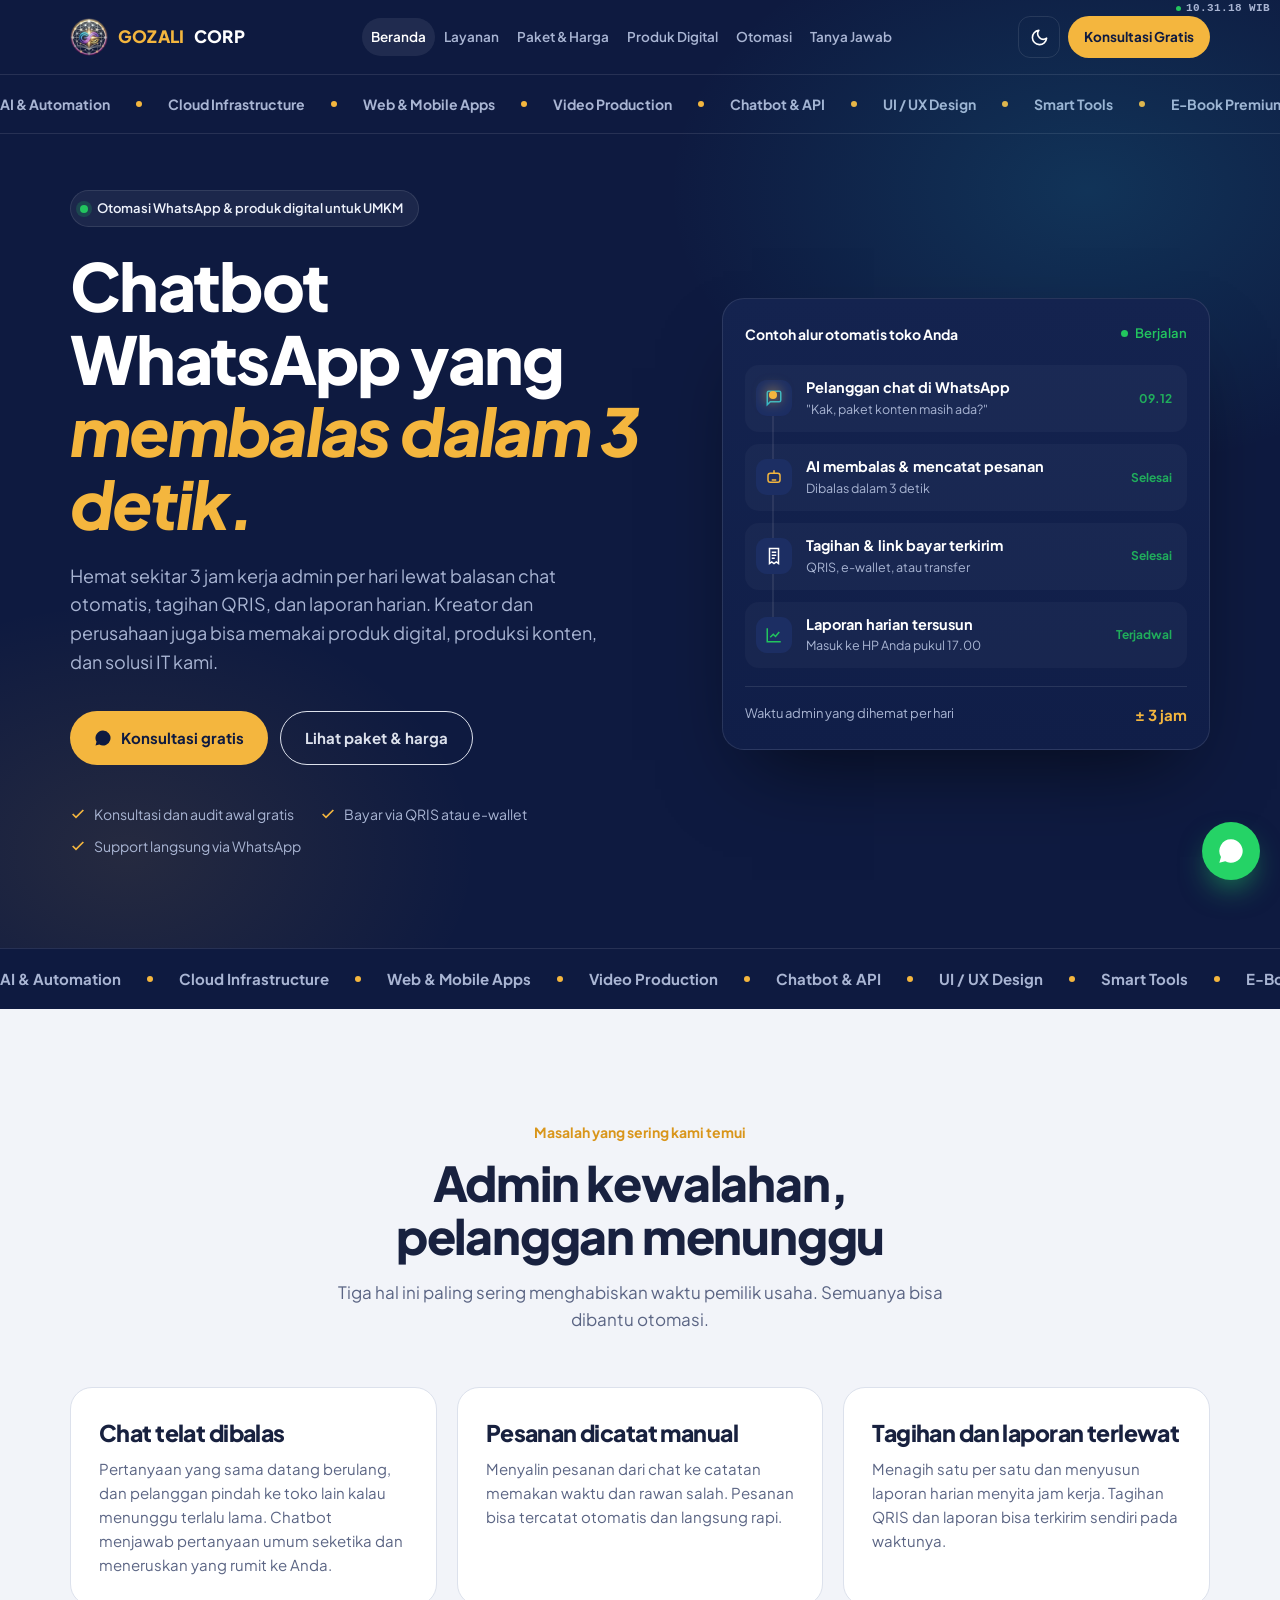
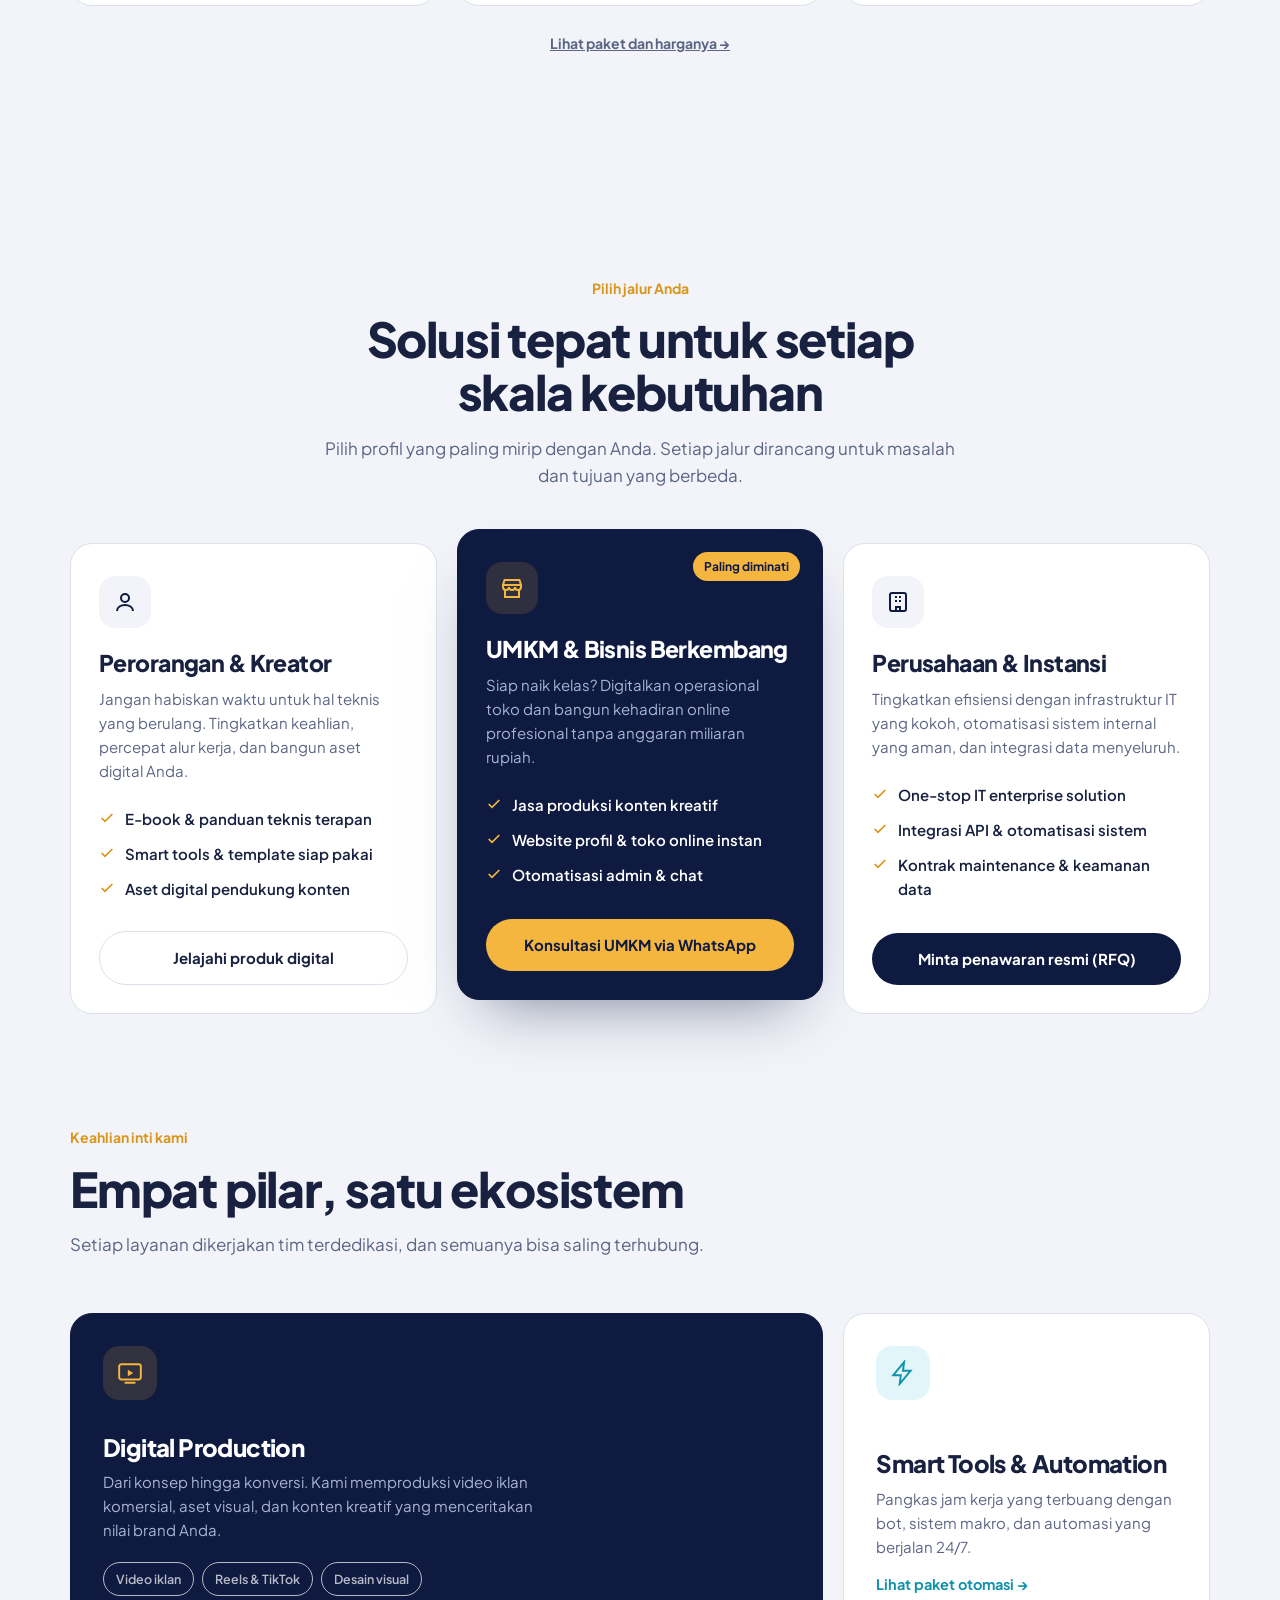
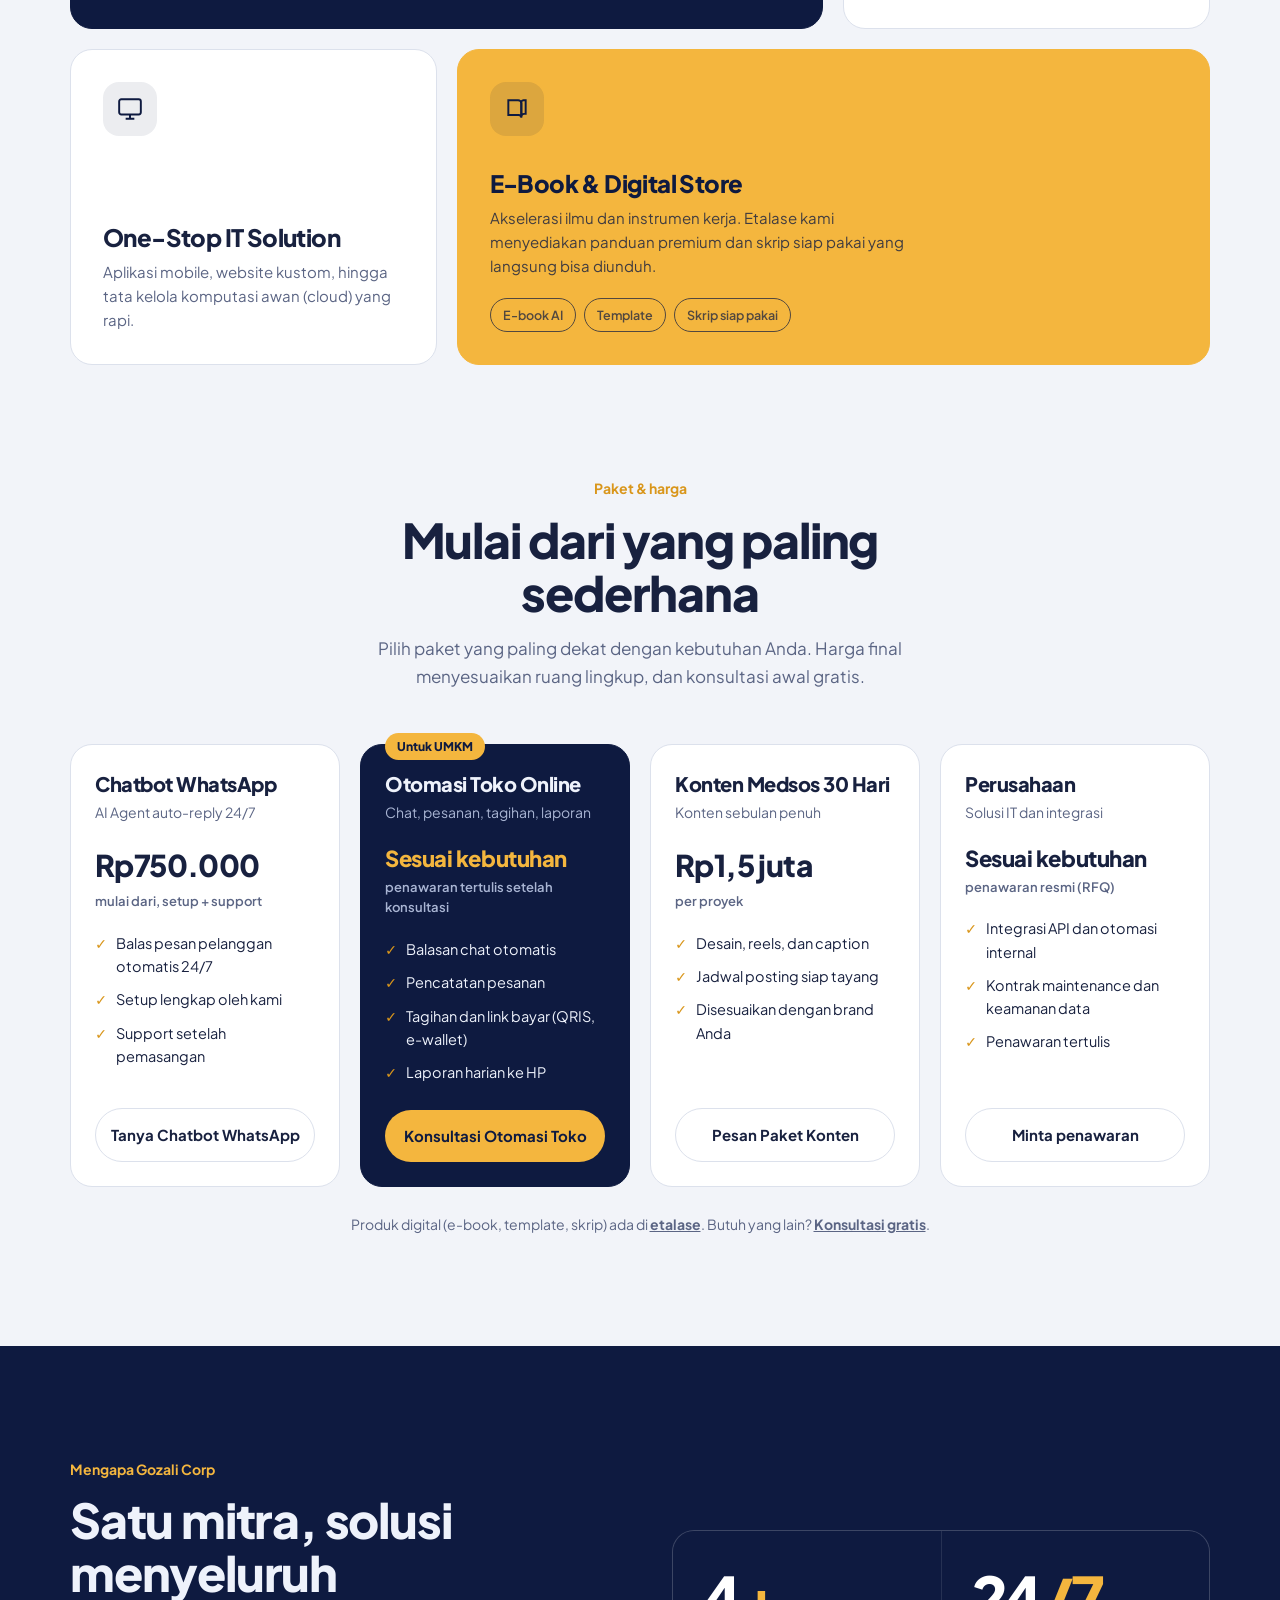
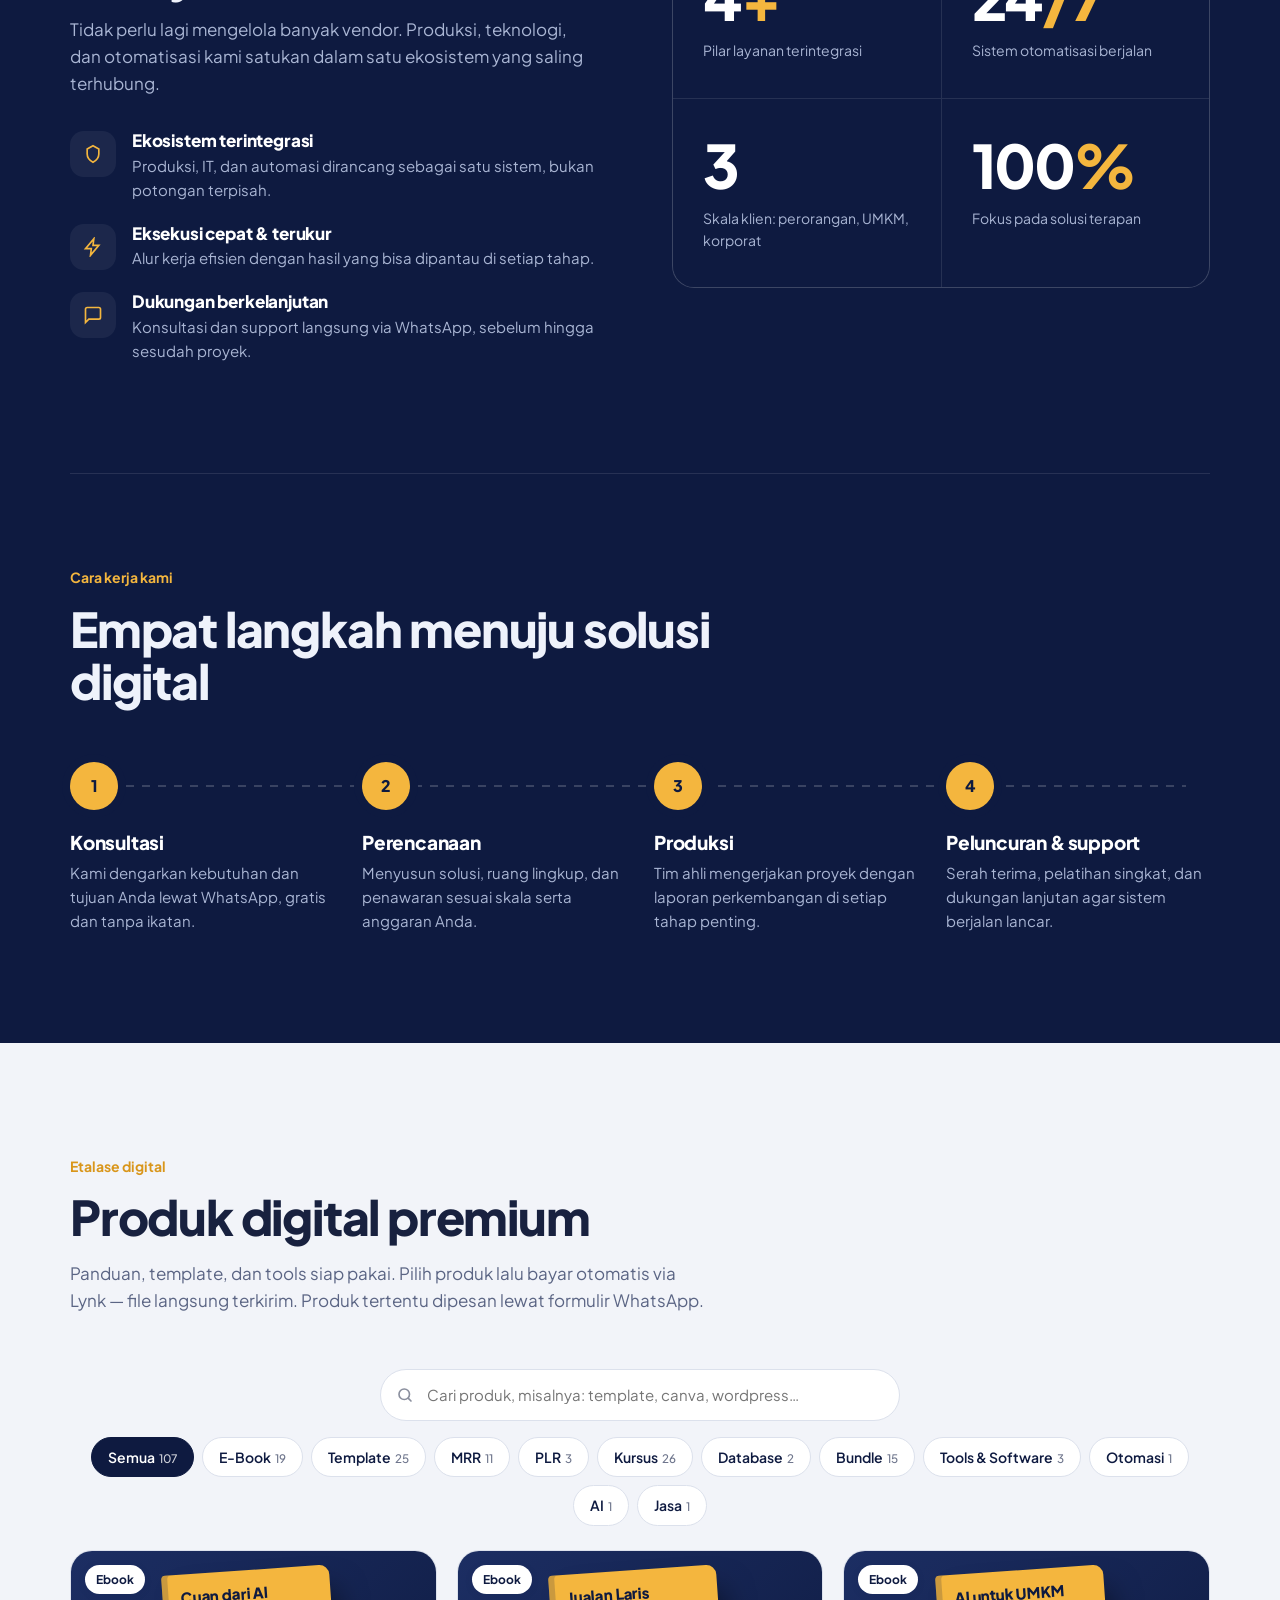
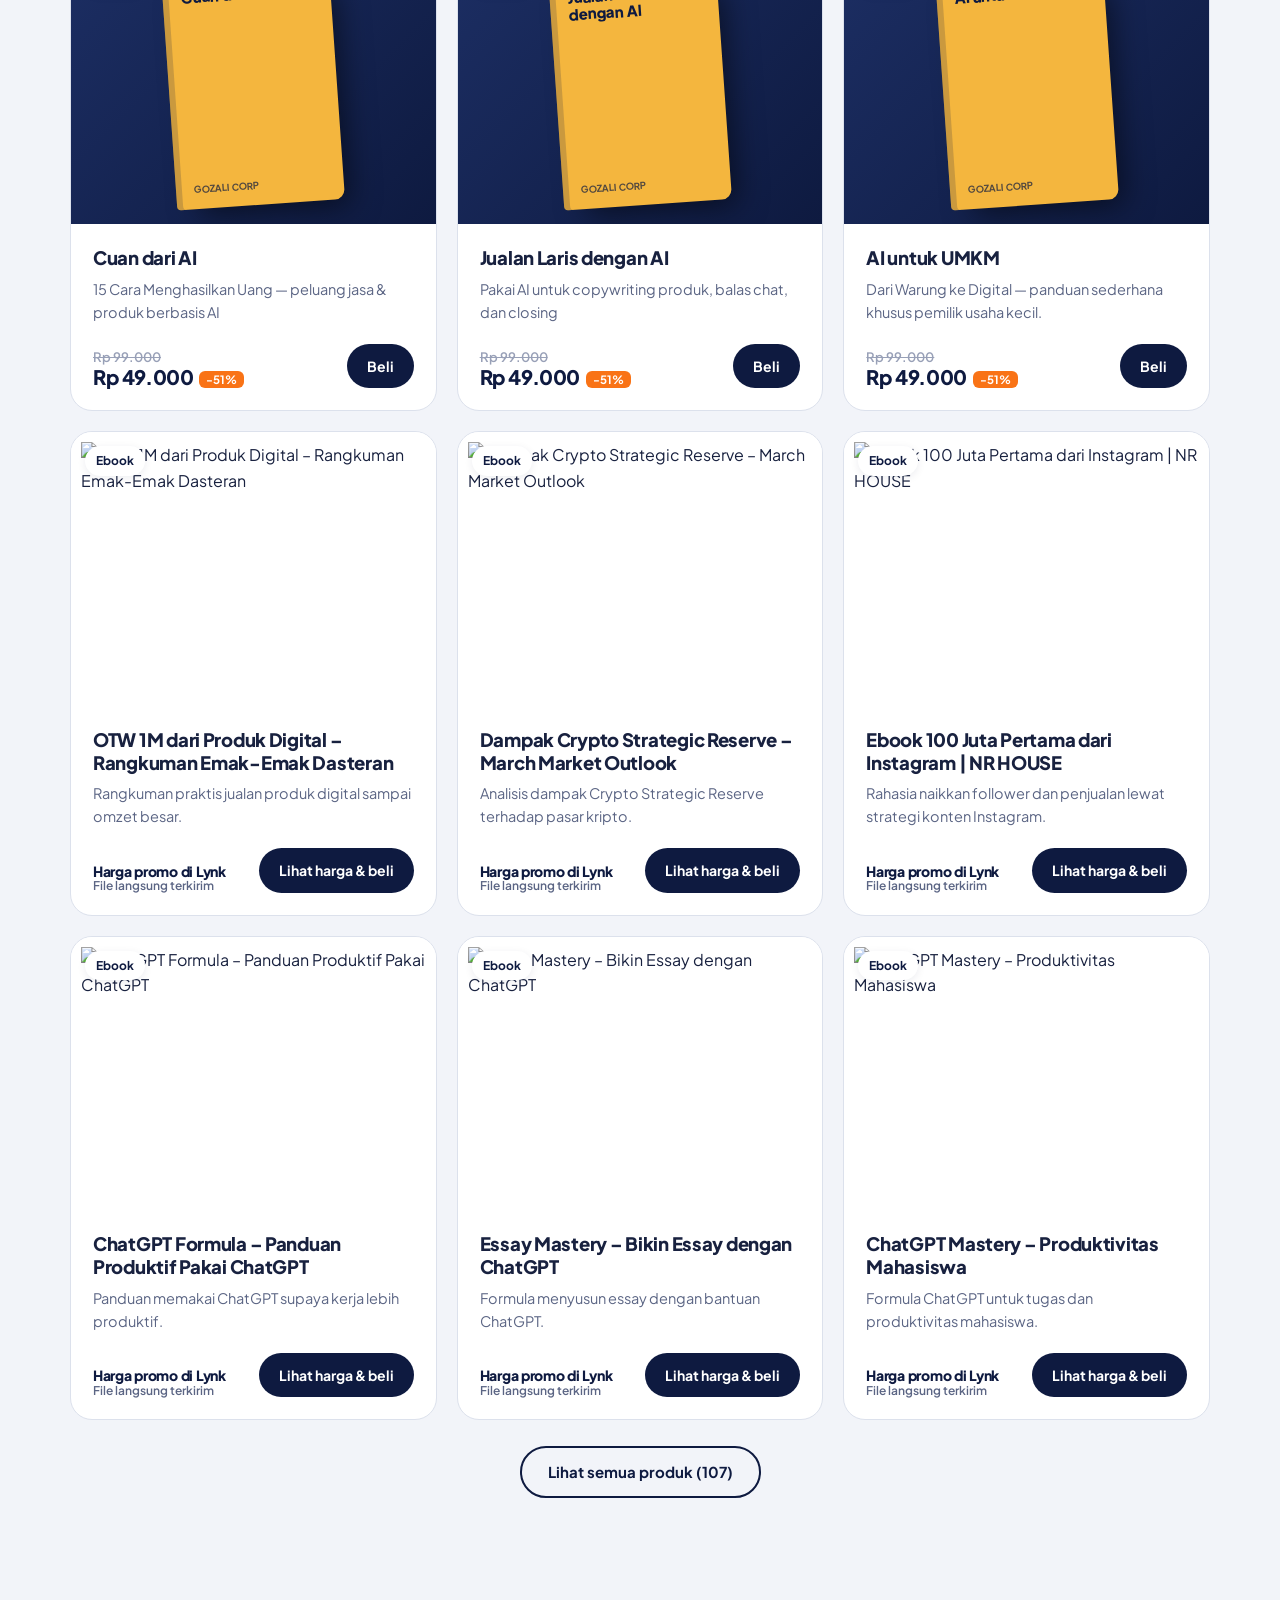
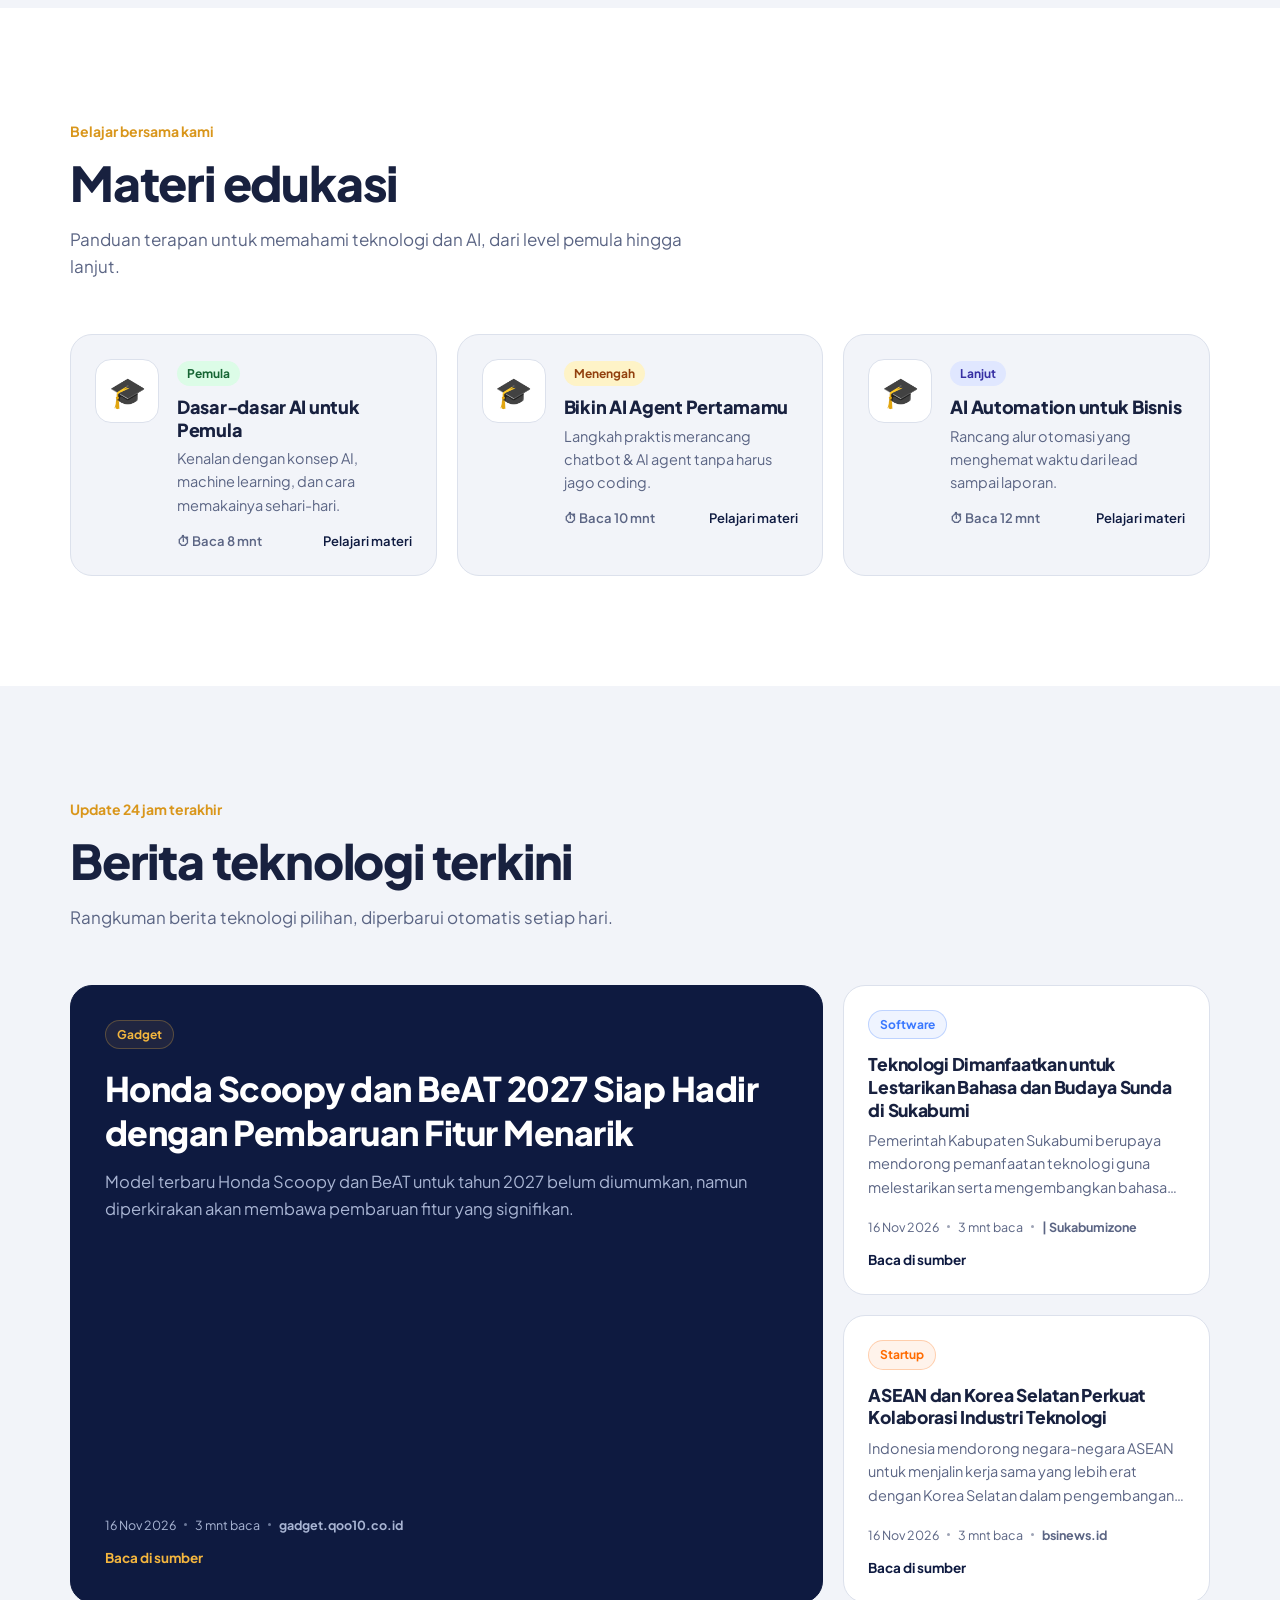
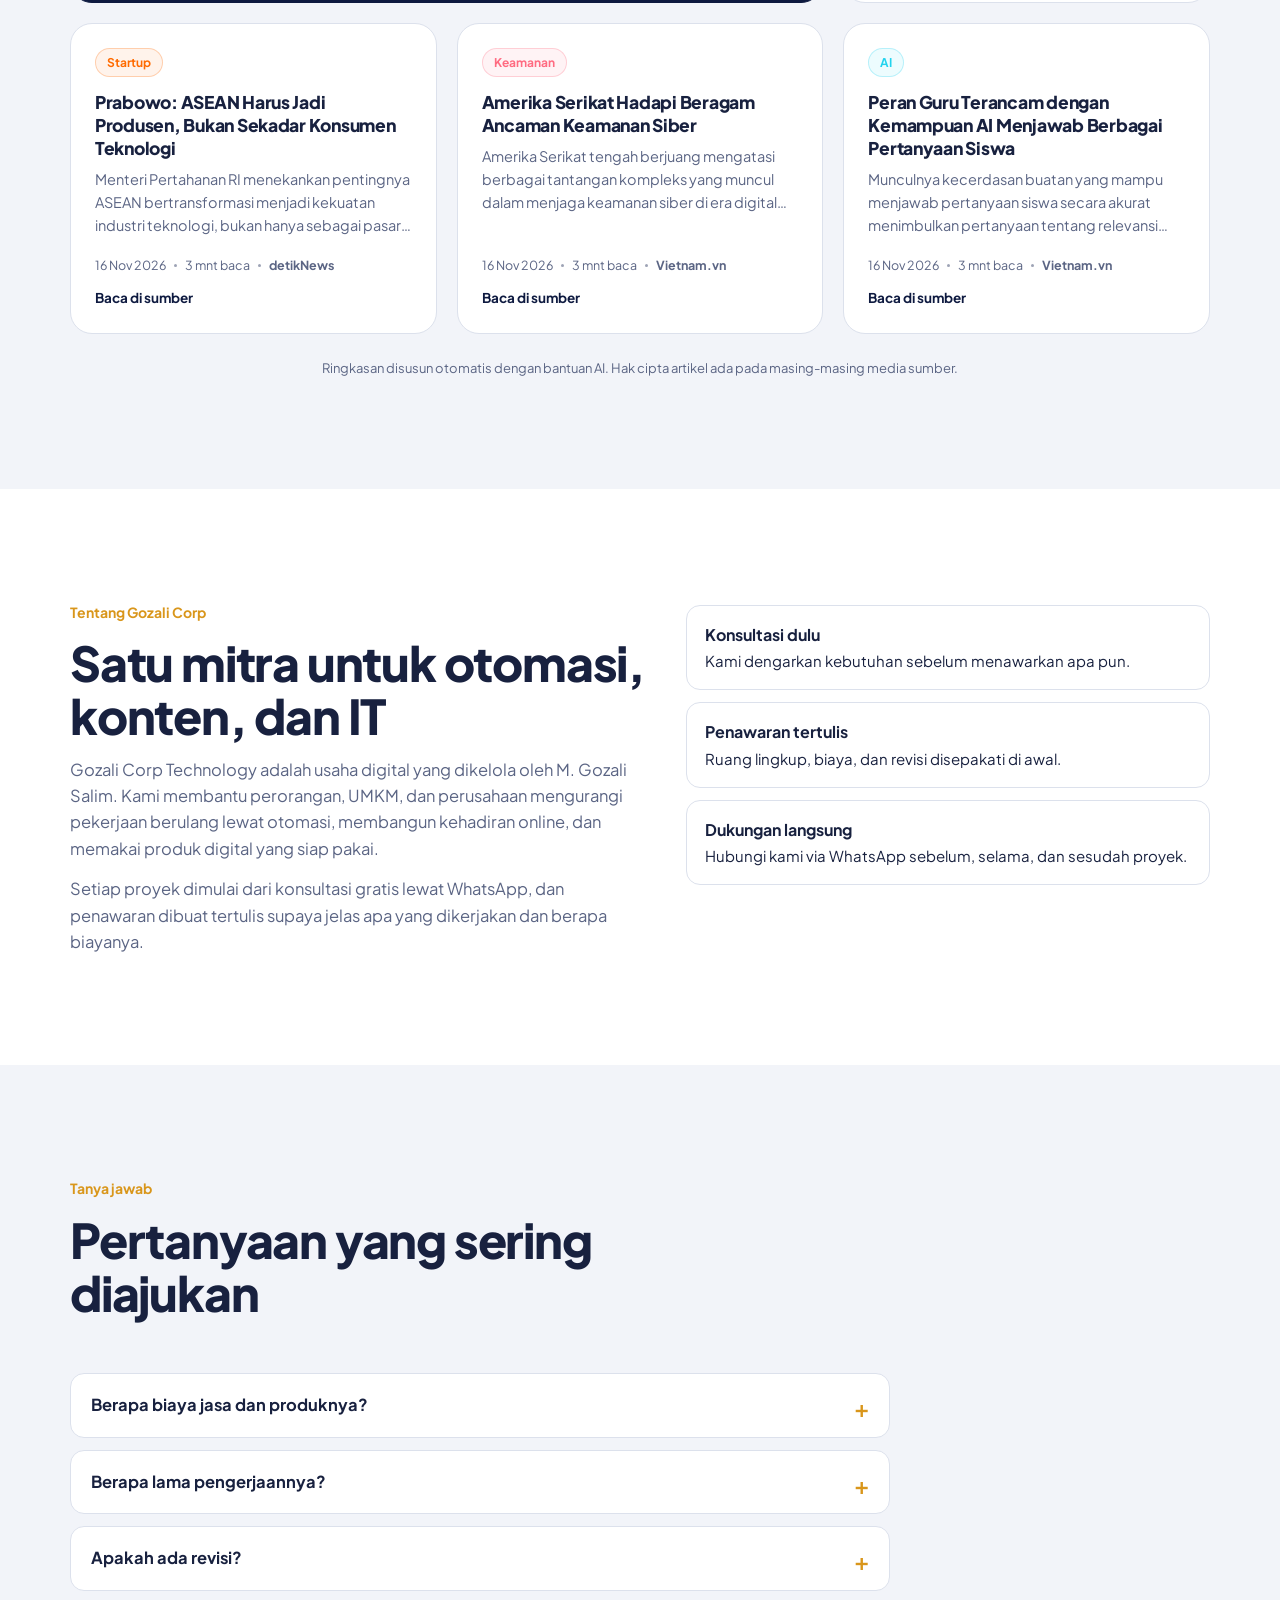
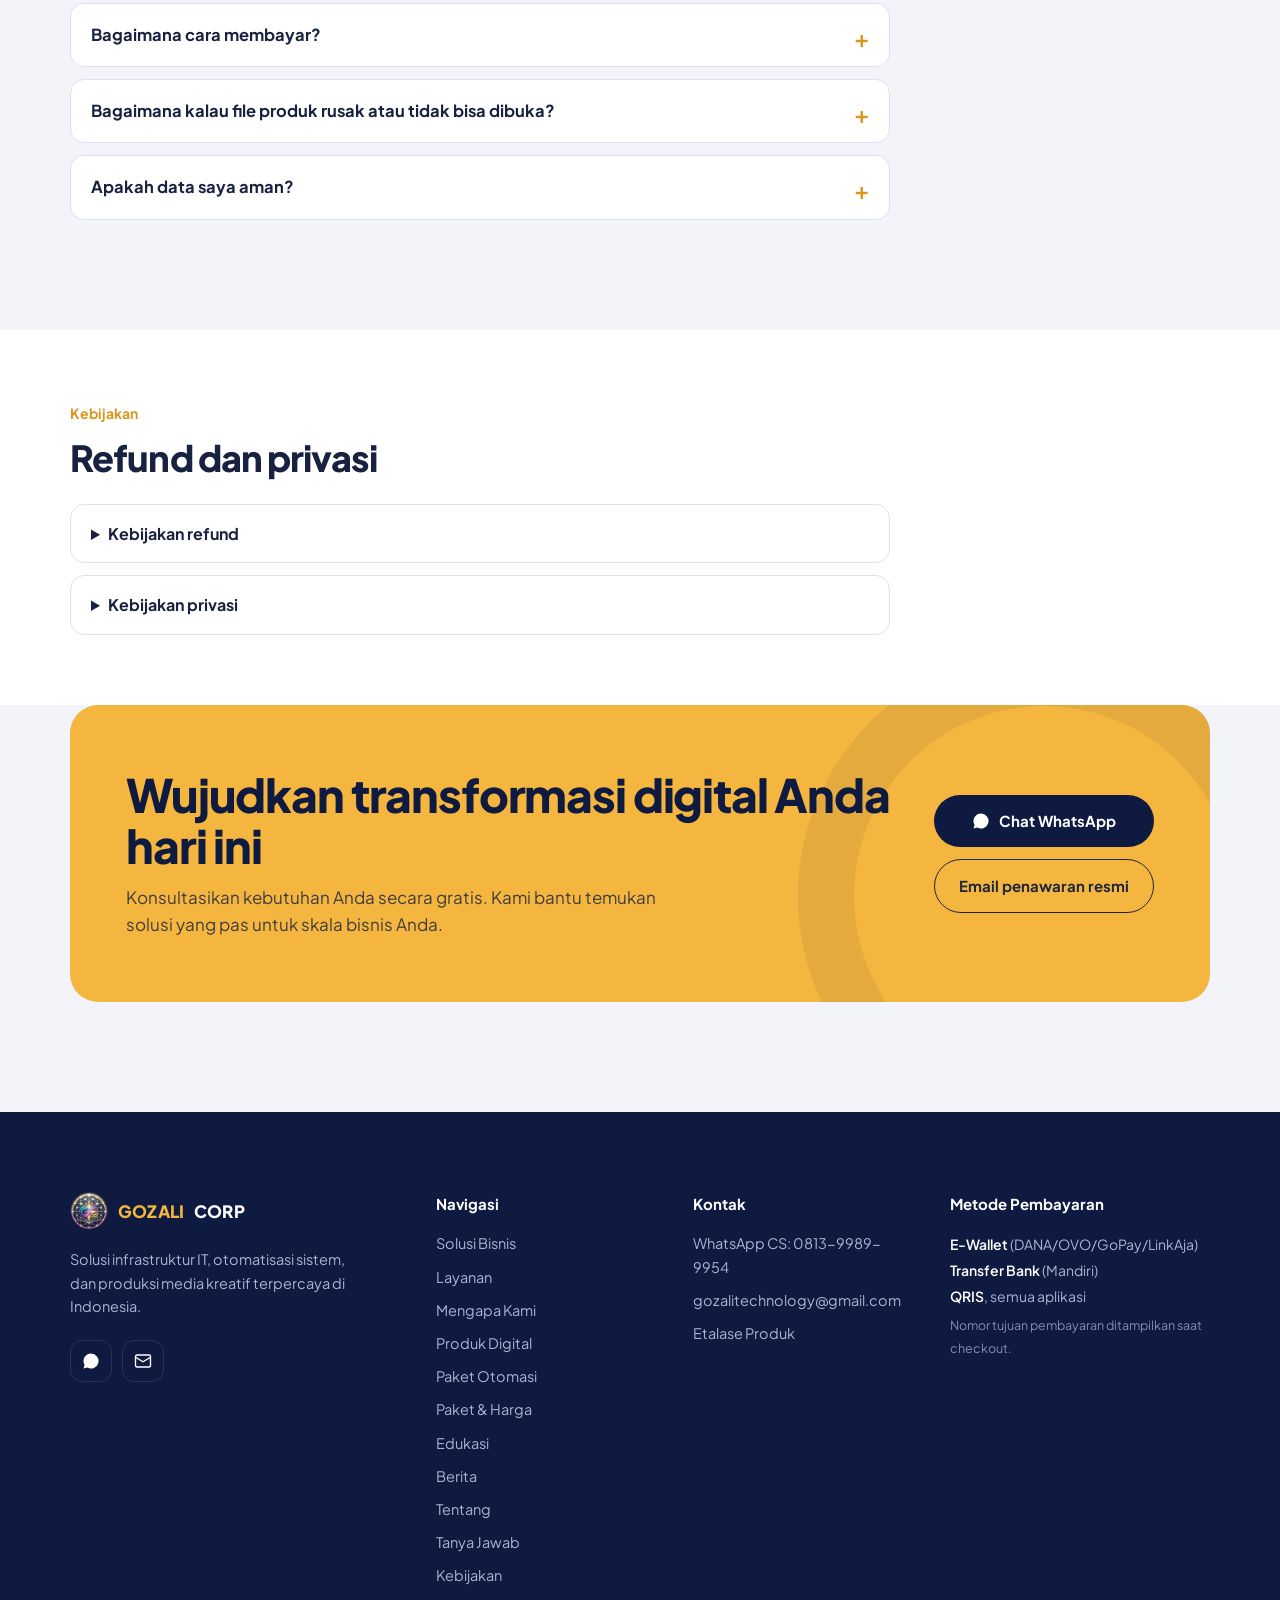
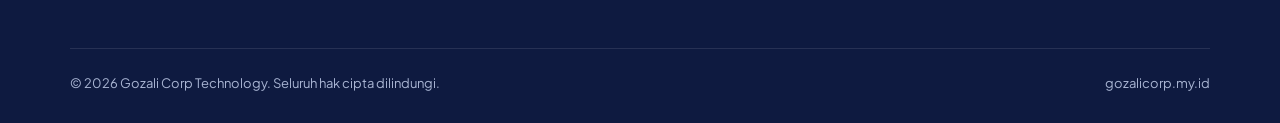
==== commit bfd86667: "Update index.html" ====
--- a/index.html
+++ b/index.html
@@ -2371,7 +2371,7 @@
 /* ===== Pelacakan, sumber pengunjung, dan bukti hasil ===== */
 (function(){
   /* 1) GANTI dengan ID GA4 Anda (format G-XXXXXXXXXX). Selama masih contoh, GA tidak dimuat. */
-  var GA_ID='G-XXXXXXXXXX';
+  var GA_ID='G-1VLJQD3S84';
 
   /* 2) Isi daftar ini agar bagian "Bukti hasil" tampil. Kosong = bagian tersembunyi.
      GZ_BUKTI: {judul:'', deskripsi:'', gambar:'URL gambar (opsional)', link:'URL (opsional)'}
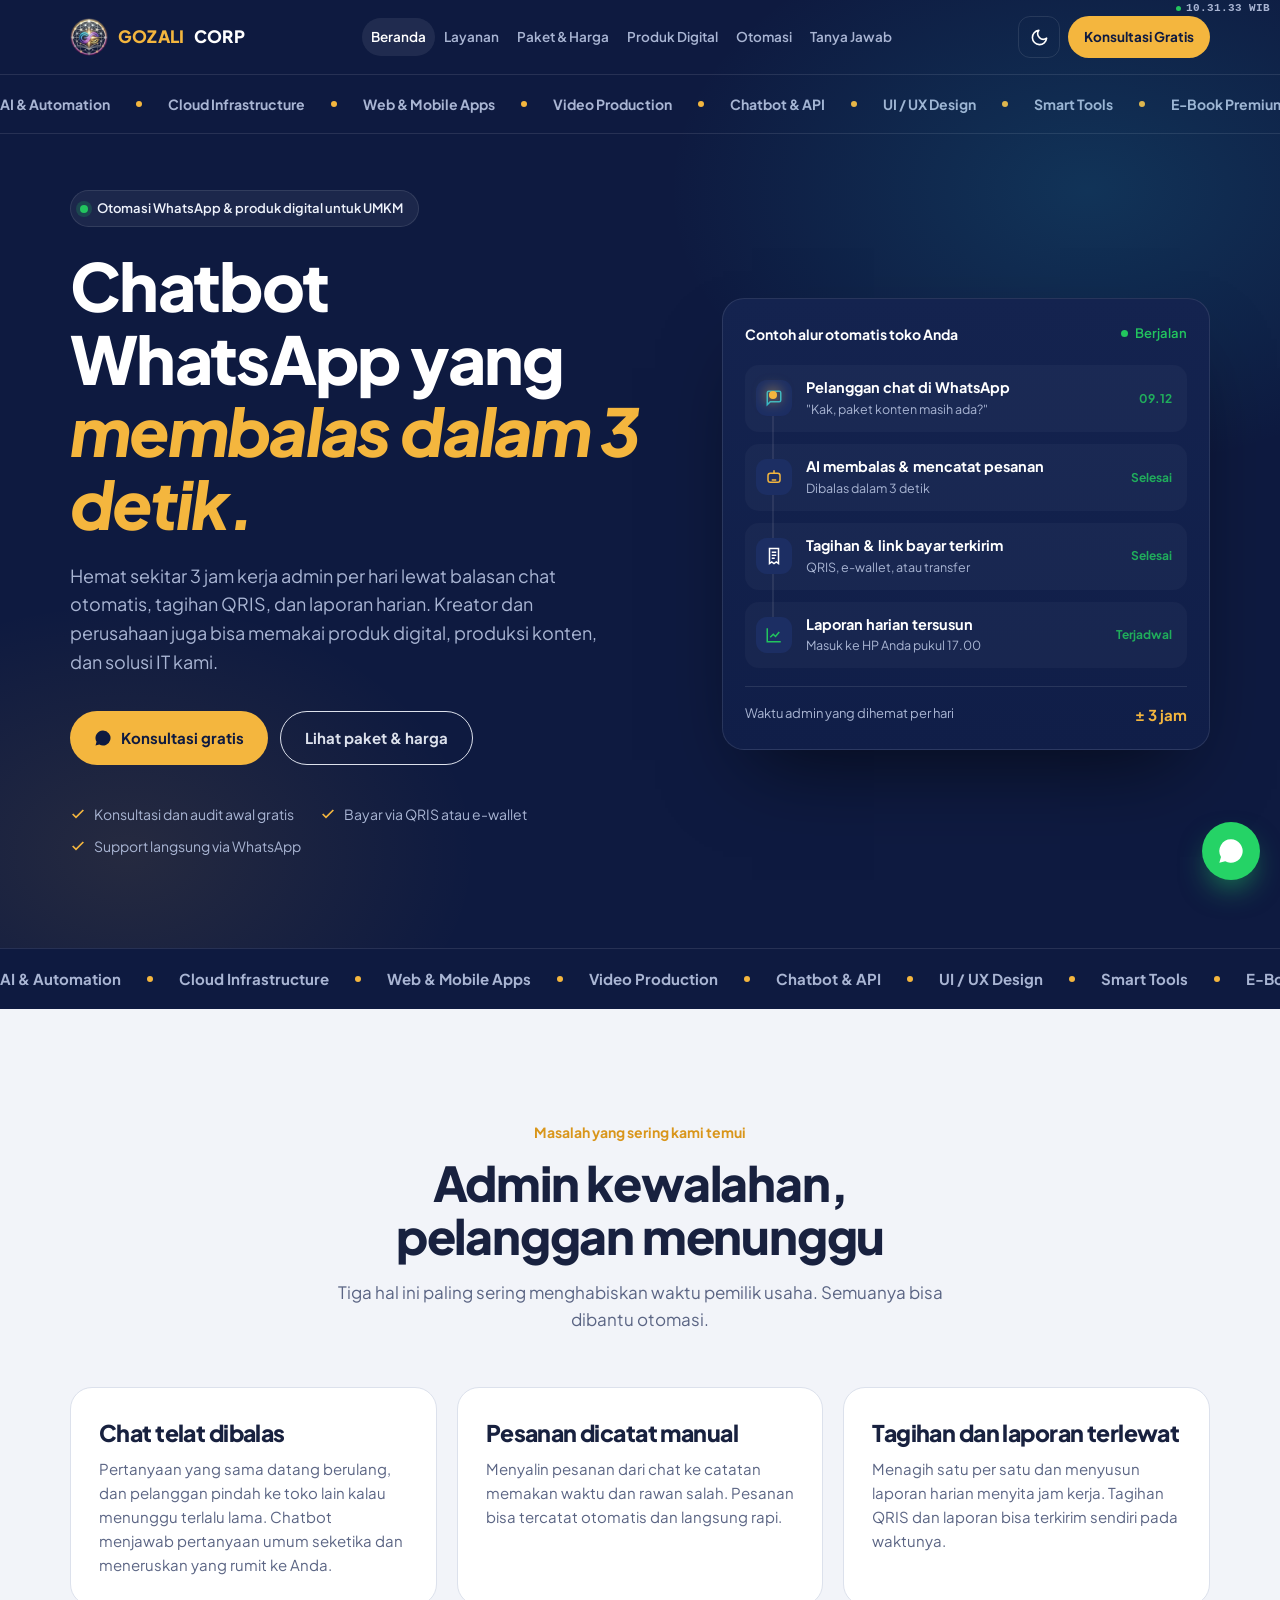
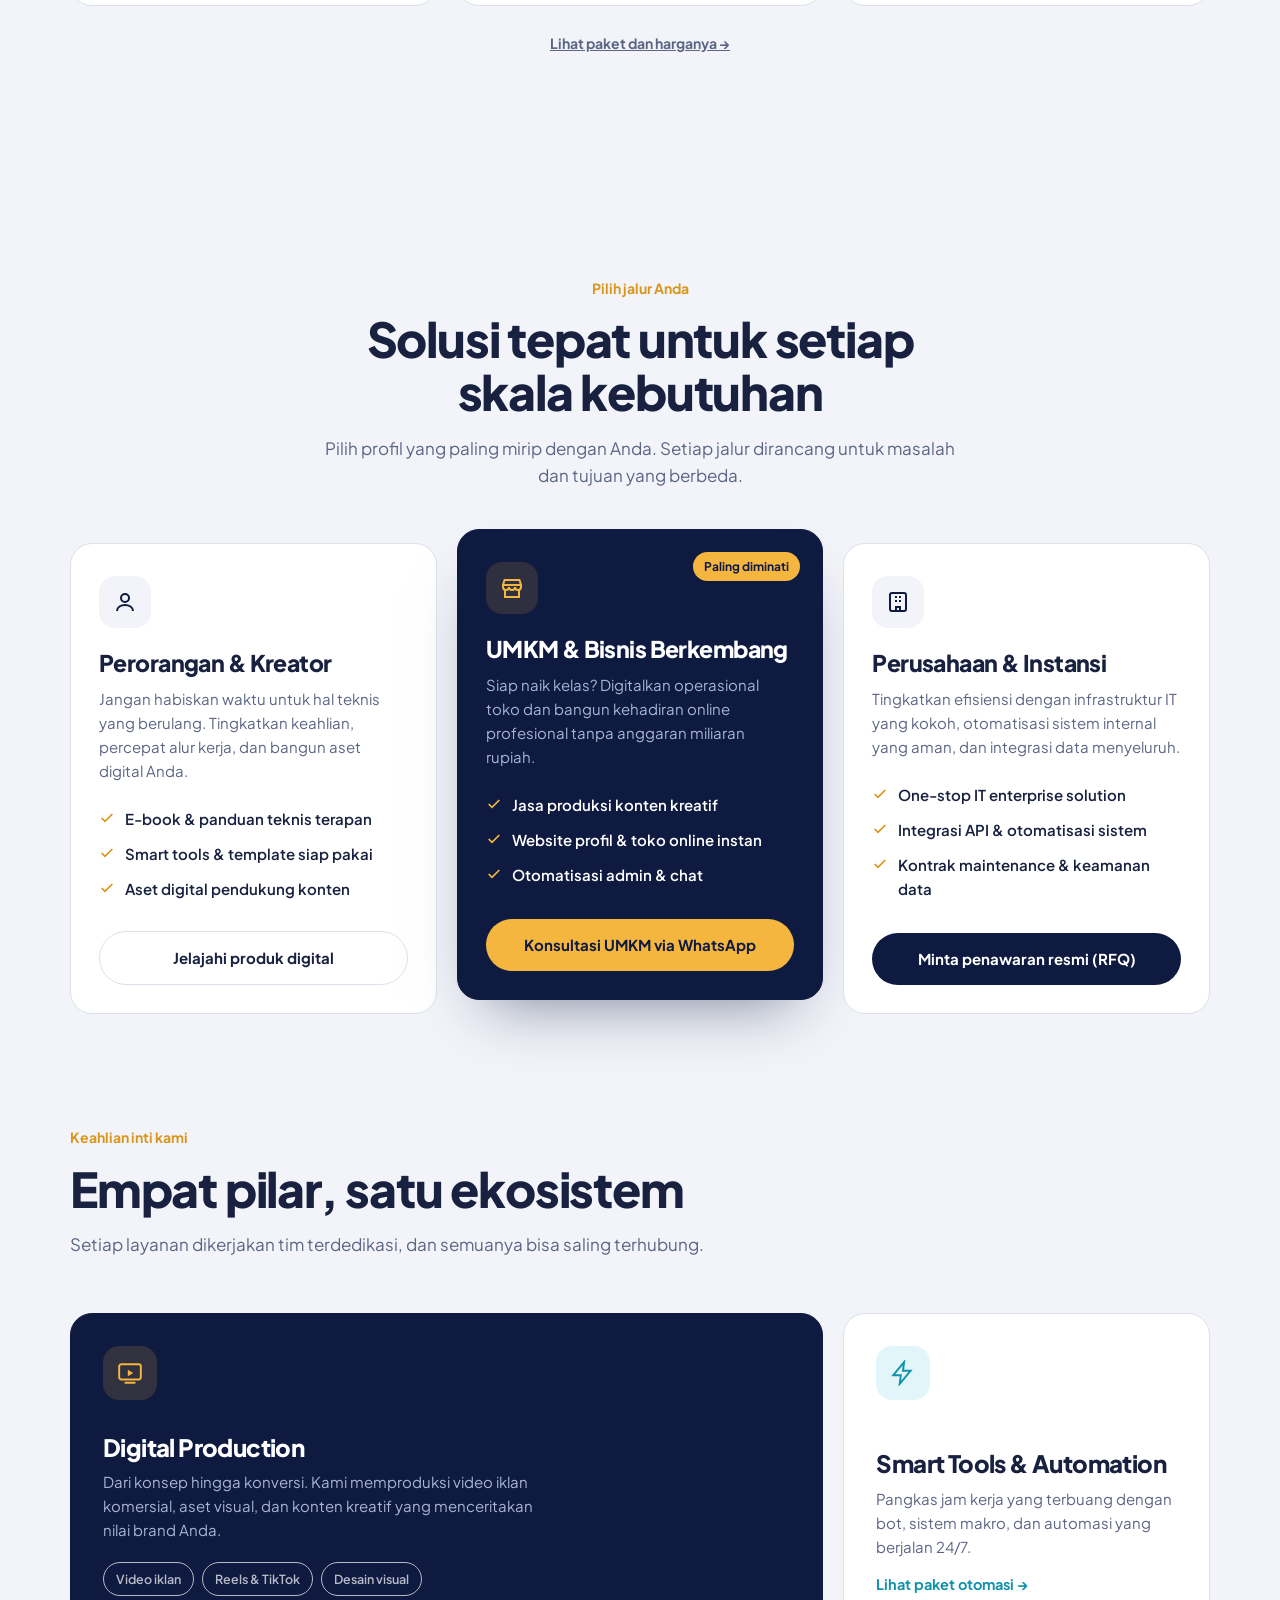
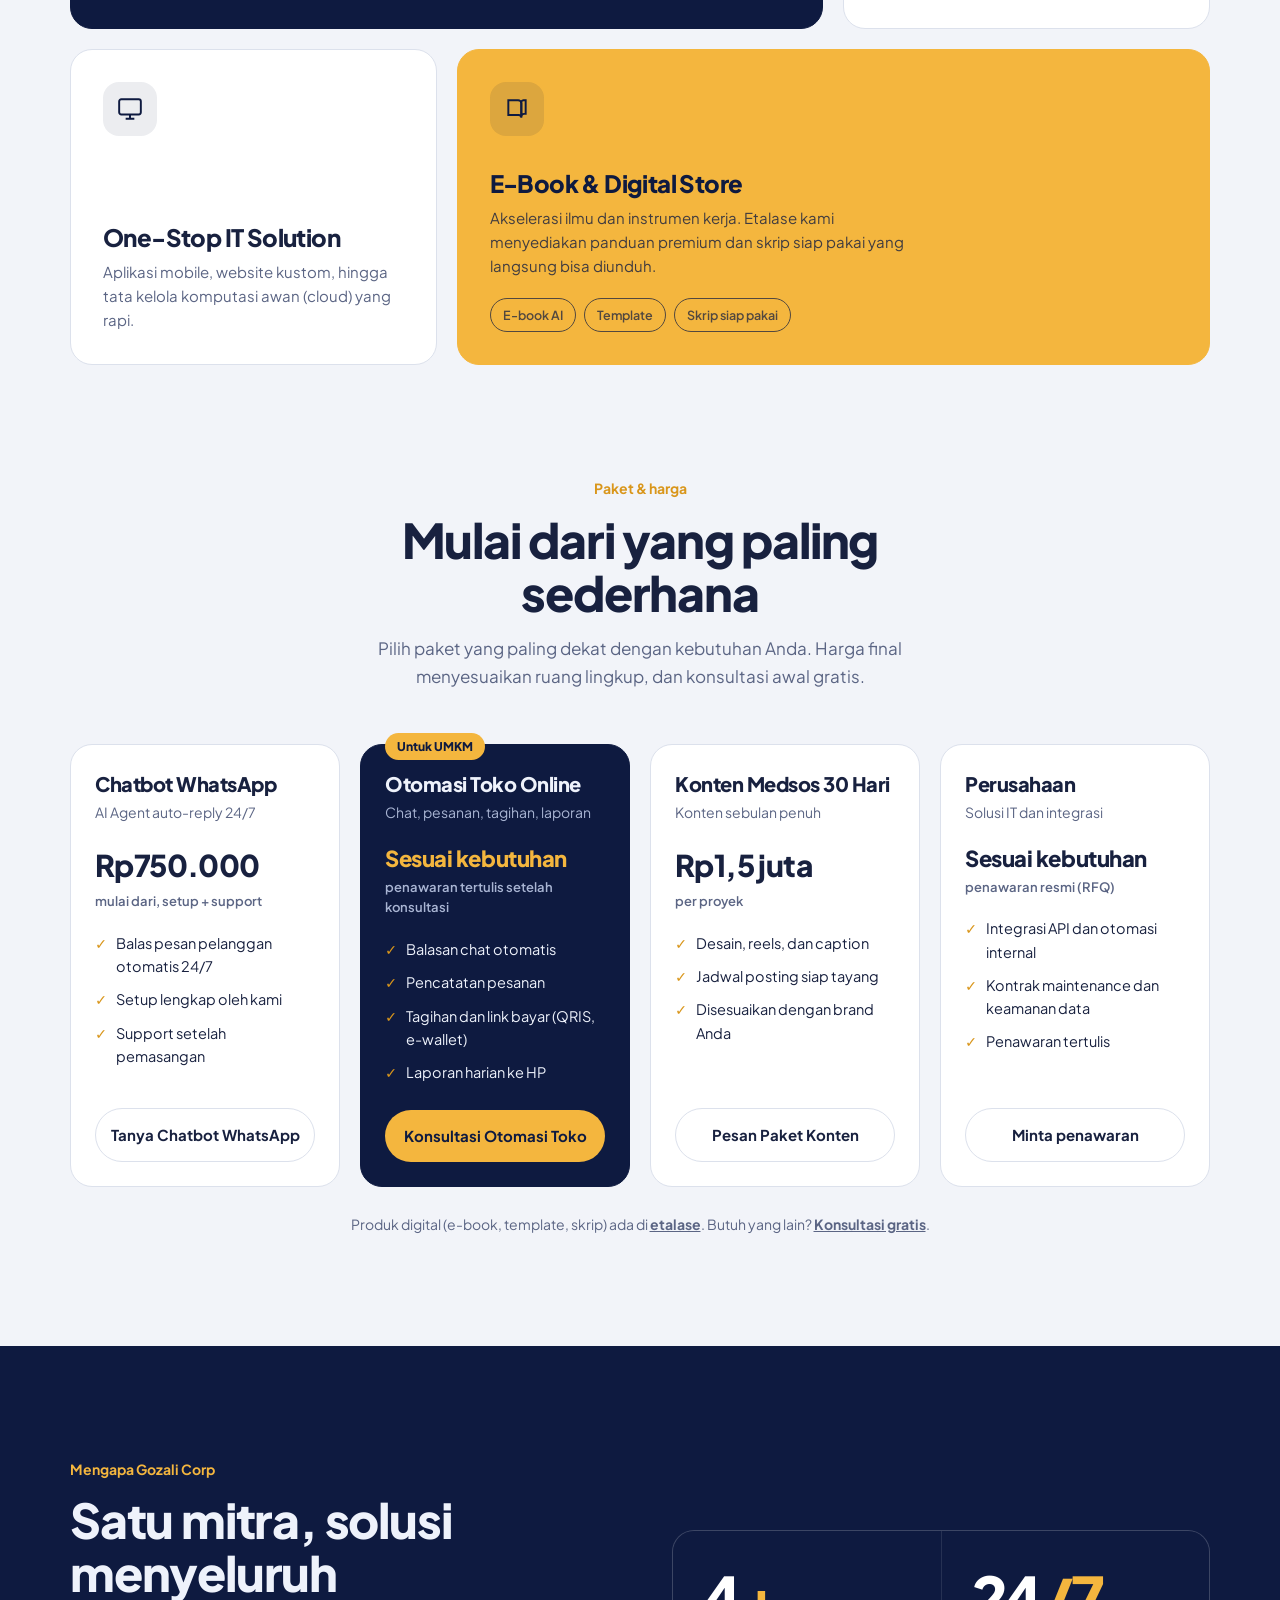
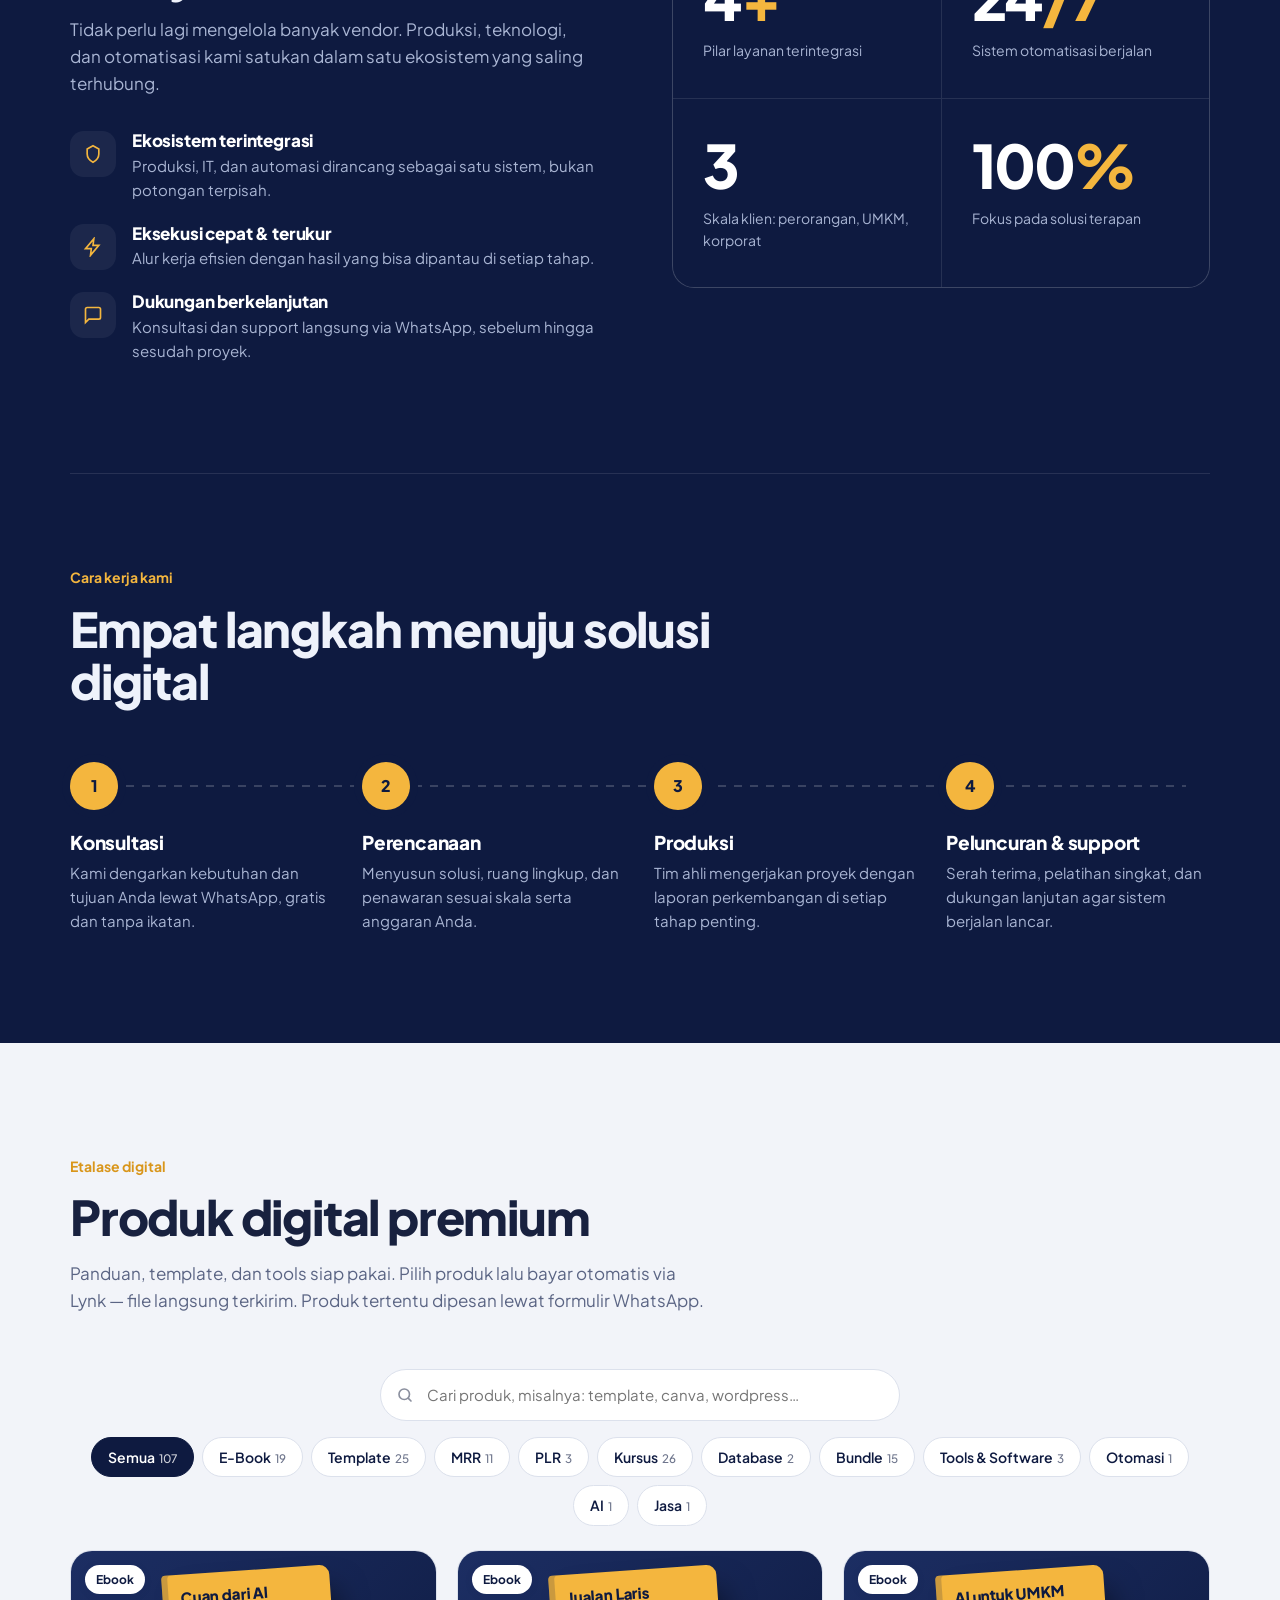
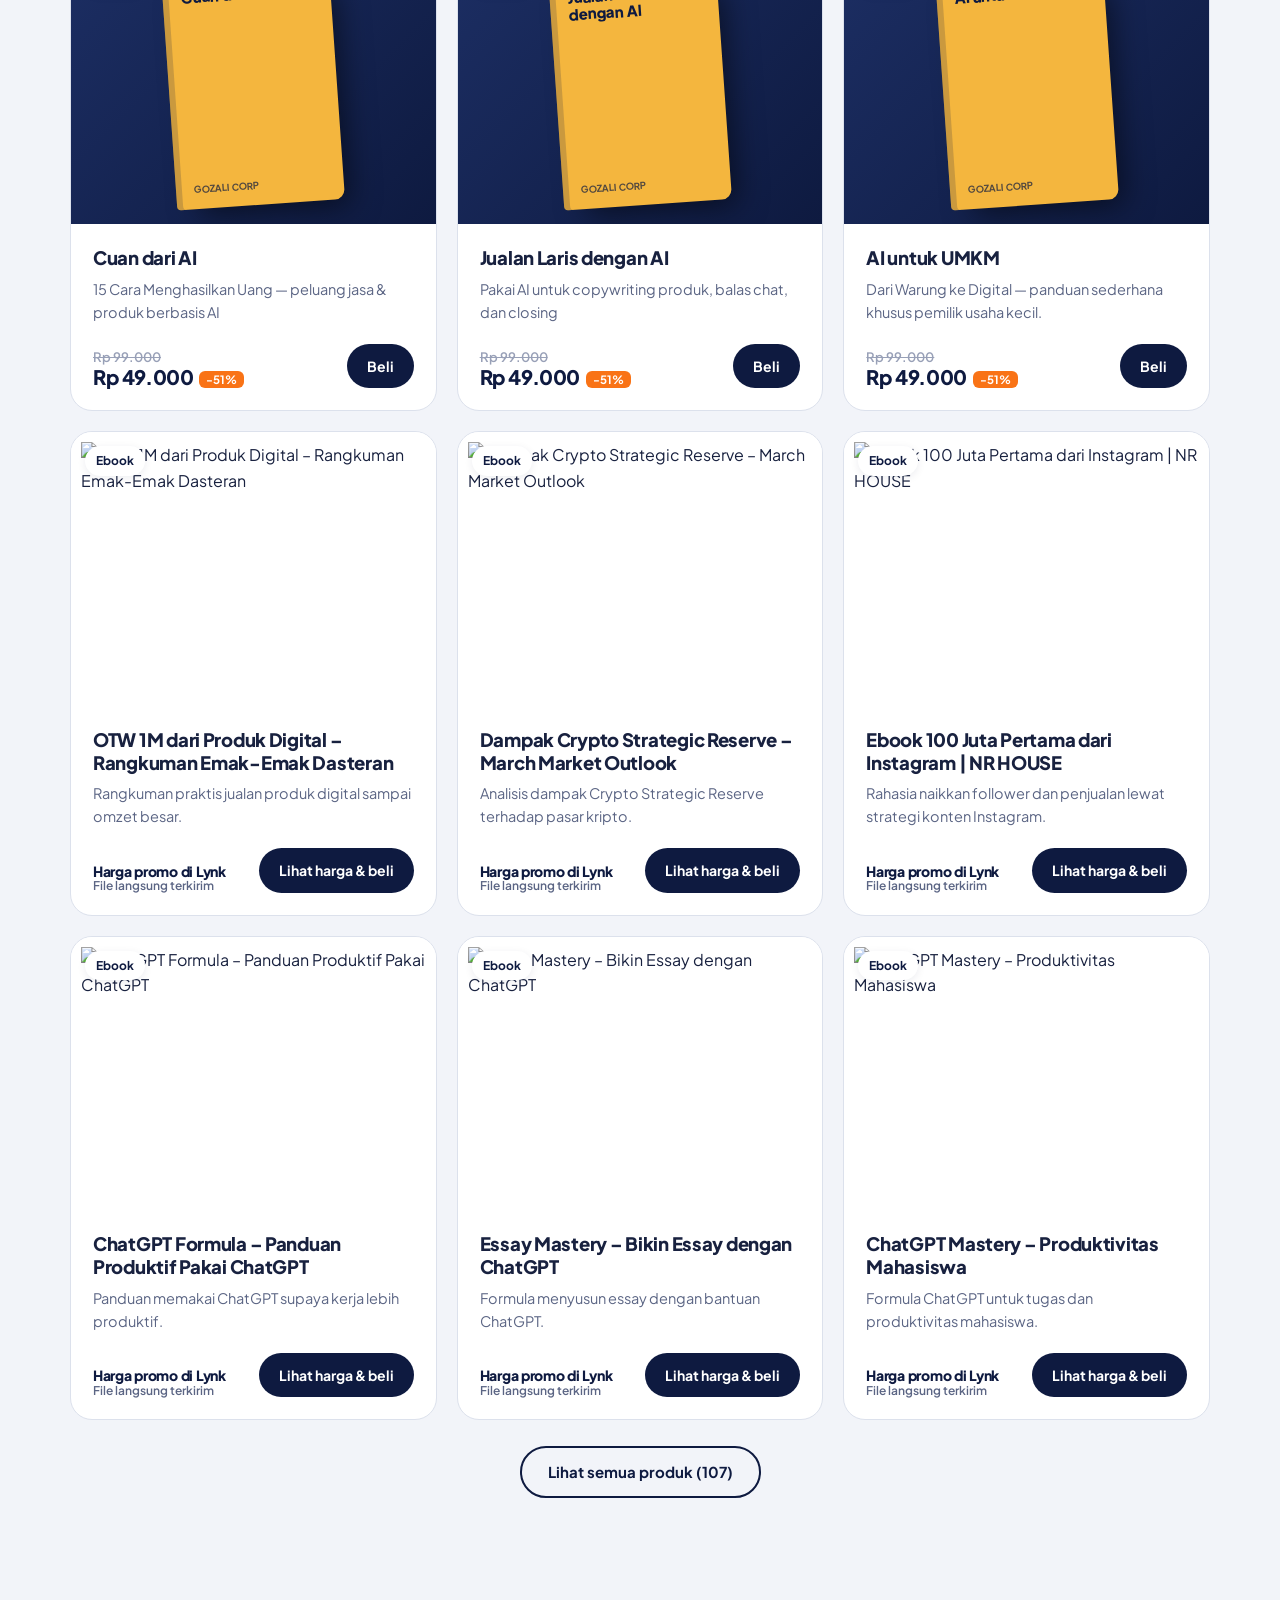
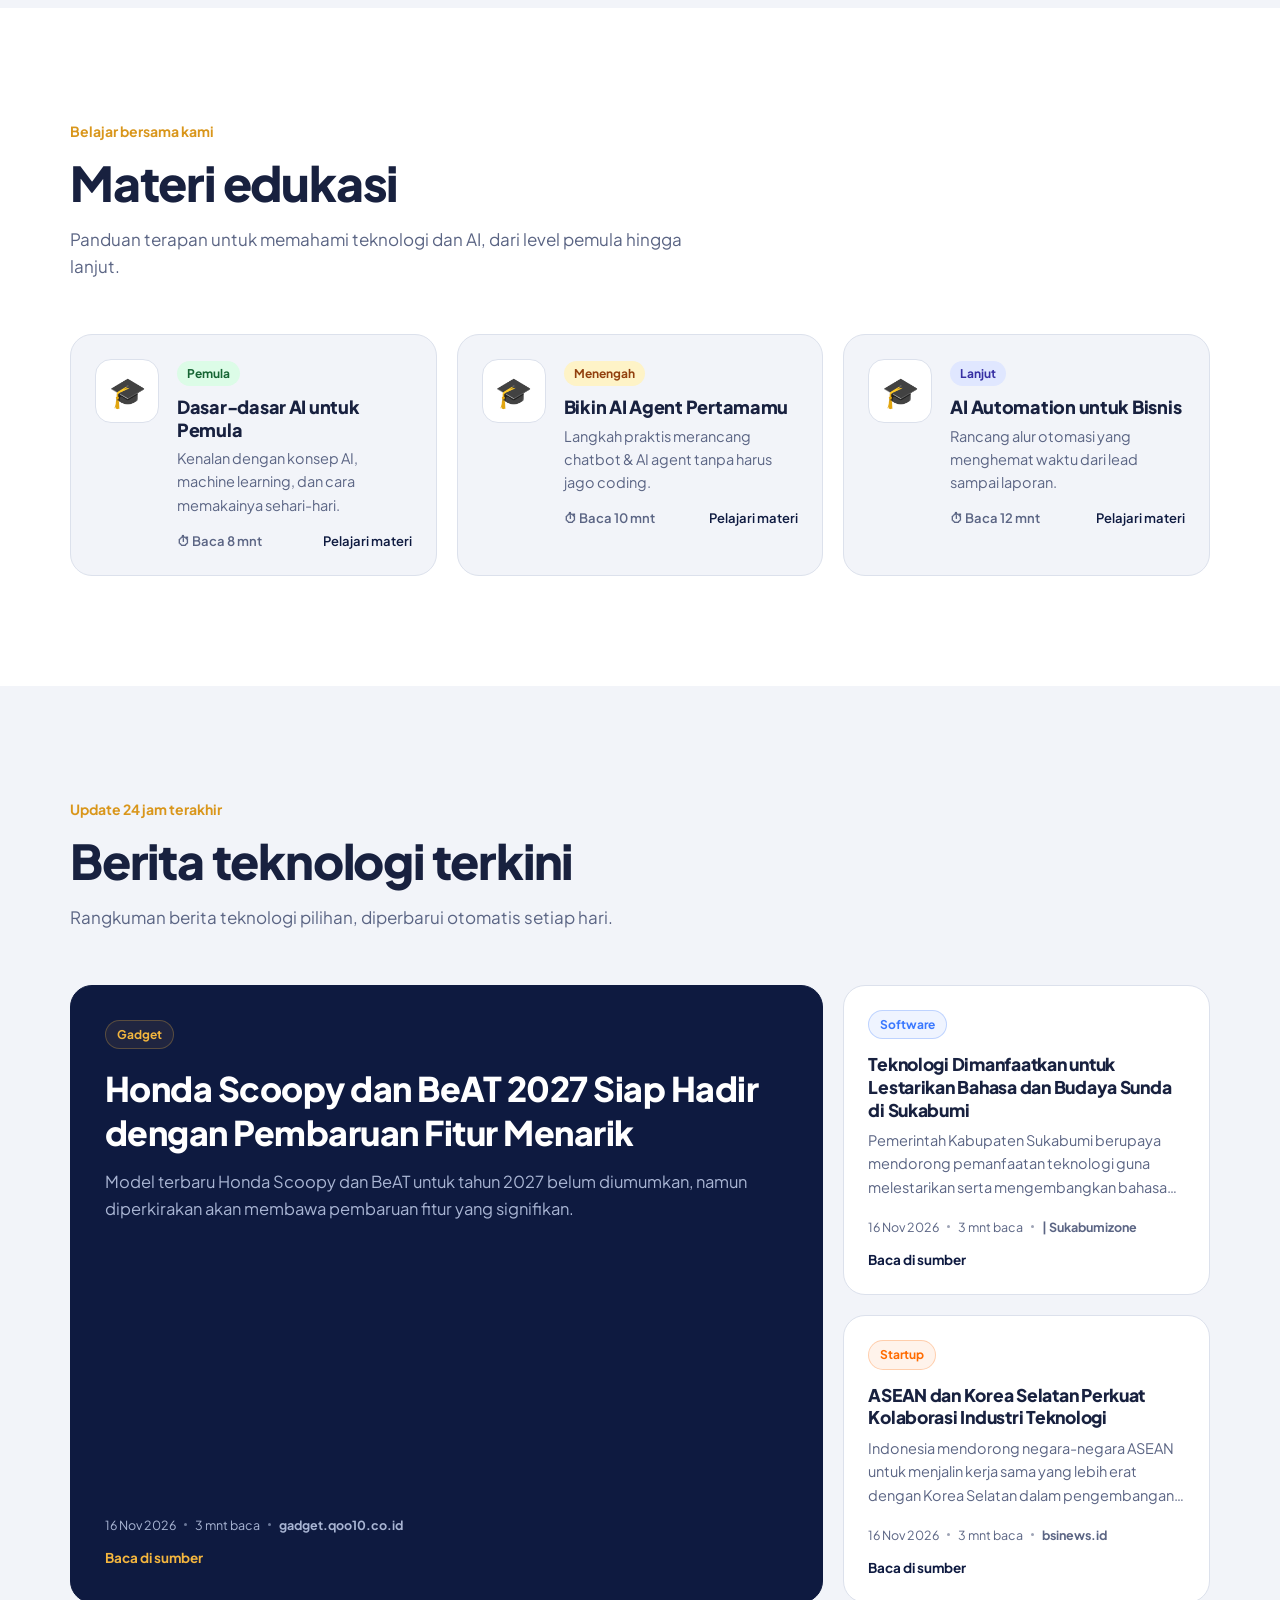
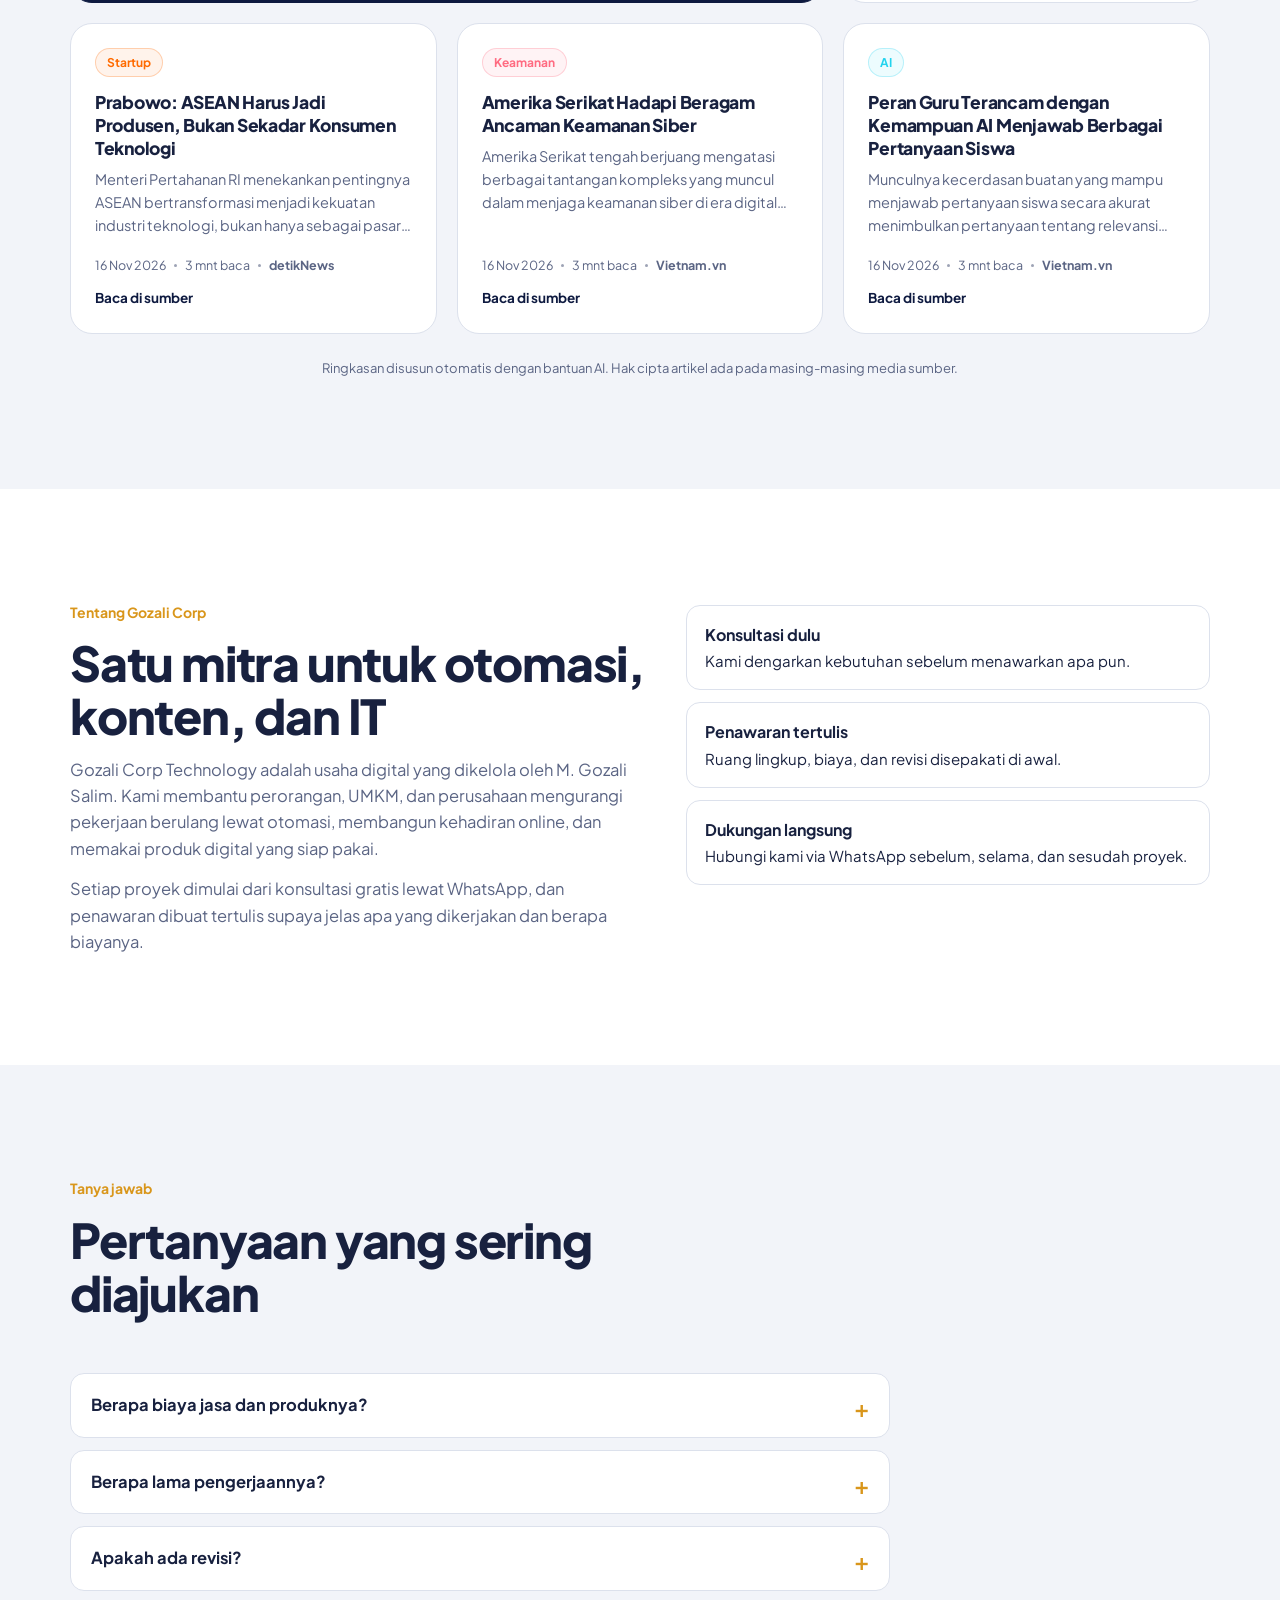
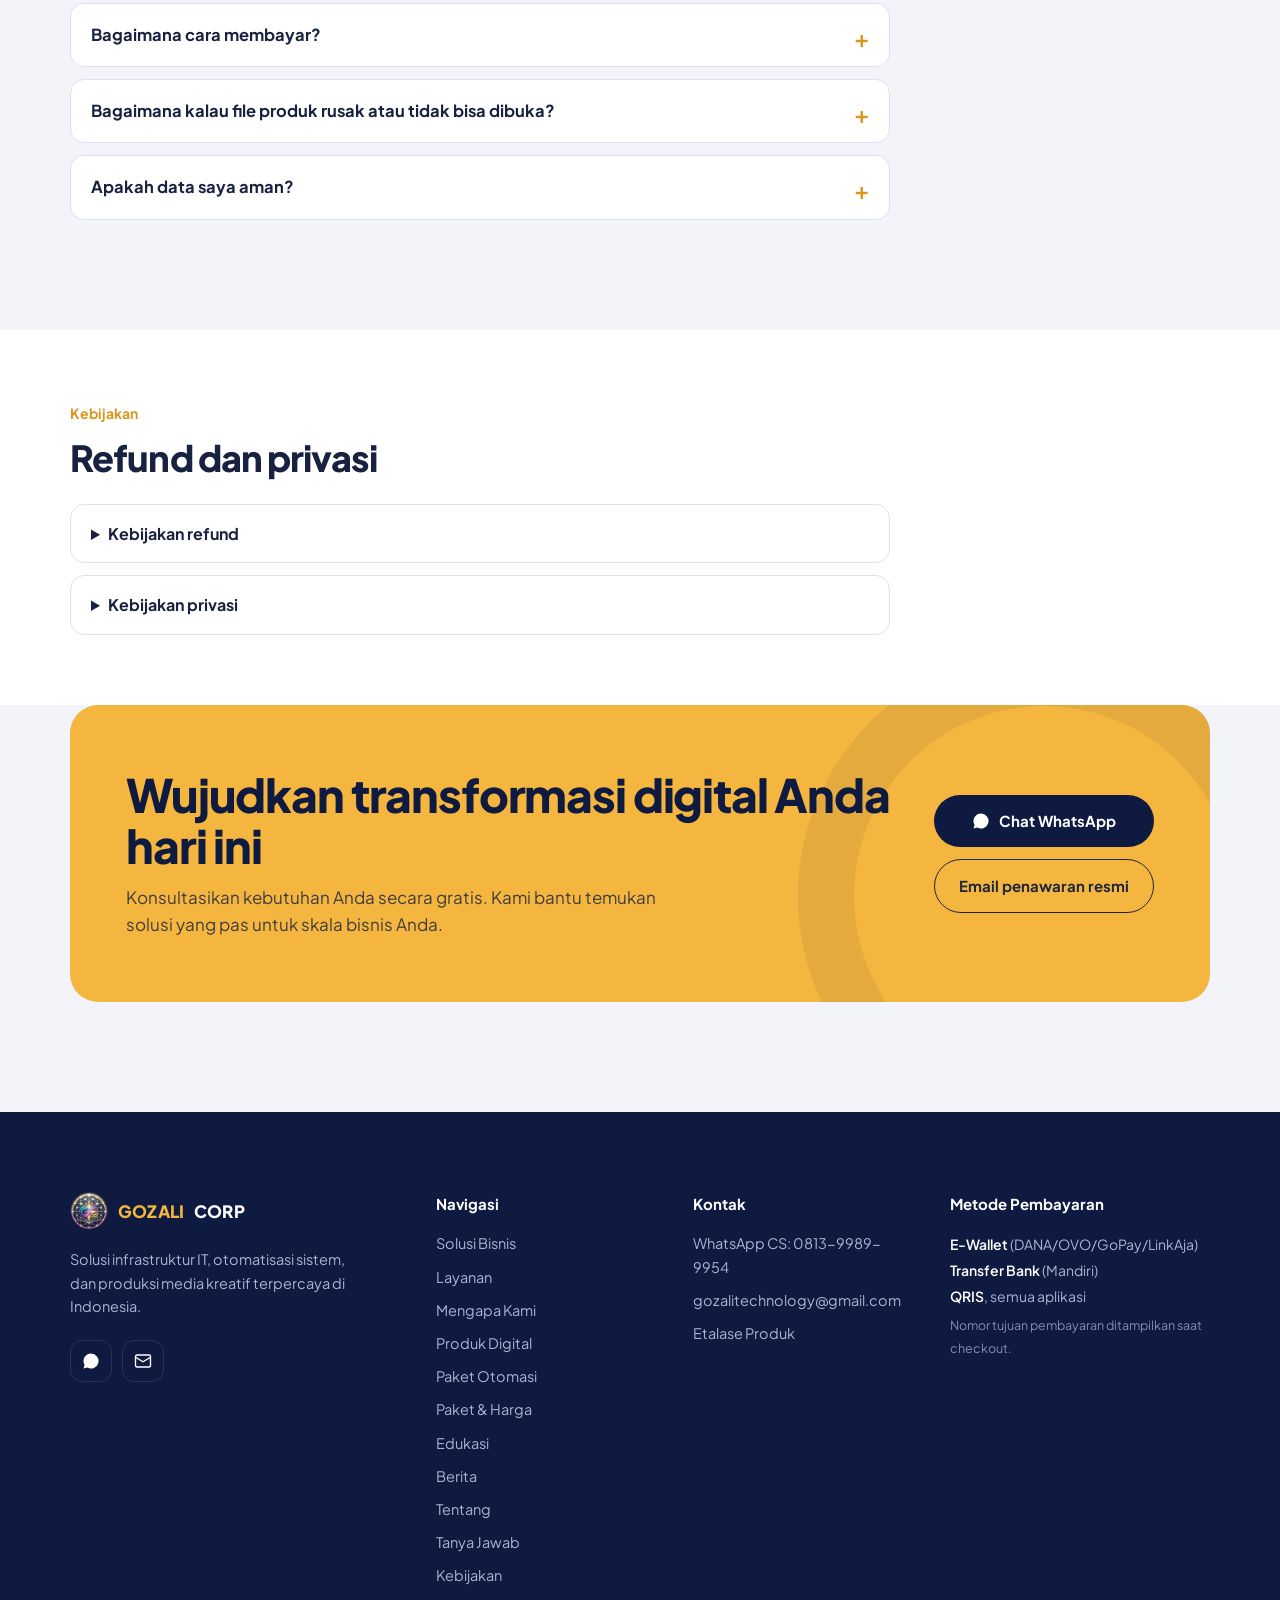
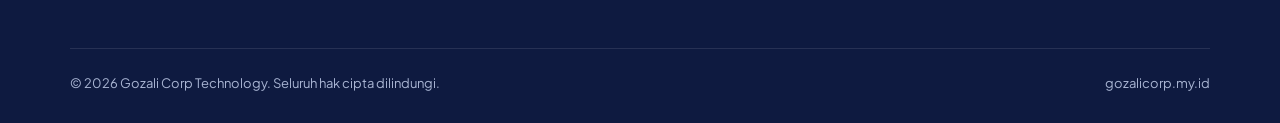
==== commit 0c066879: "Update index.html" ====
--- a/index.html
+++ b/index.html
@@ -18,18 +18,18 @@
 <meta property="og:title" content="Gozali Corp — Chatbot WhatsApp, Otomasi &amp; Produk Digital untuk UMKM">
 <meta property="og:description" content="Balas pelanggan dalam 3 detik, hemat jam kerja admin. Konsultasi gratis via WhatsApp.">
 <meta property="og:type" content="website">
-<meta property="og:url" content="https://www.gozalicorp.my.id/">
-<meta property="og:image" content="https://www.gozalicorp.my.id/og-image.png">
+<meta property="og:url" content="https://gozalicorp.my.id/">
+<meta property="og:image" content="https://gozalicorp.my.id/og-image.png">
 <meta property="og:image:width" content="1200">
 <meta property="og:image:height" content="630">
 <meta property="og:locale" content="id_ID">
 <meta name="twitter:card" content="summary_large_image">
 <meta name="twitter:title" content="Gozali Corp — Chatbot WhatsApp, Otomasi &amp; Produk Digital untuk UMKM">
 <meta name="twitter:description" content="Balas pelanggan dalam 3 detik, hemat jam kerja admin. Konsultasi gratis via WhatsApp.">
-<meta name="twitter:image" content="https://www.gozalicorp.my.id/og-image.png">
-<link rel="canonical" href="https://www.gozalicorp.my.id/">
+<meta name="twitter:image" content="https://gozalicorp.my.id/og-image.png">
+<link rel="canonical" href="https://gozalicorp.my.id/">
 <script type="application/ld+json">
-{"@context":"https://schema.org","@type":"Organization","name":"Gozali Corp Technology","url":"https://www.gozalicorp.my.id/","image":"https://www.gozalicorp.my.id/og-image.png","email":"gozalitechnology@gmail.com","telephone":"+6281399899954","areaServed":"ID","description":"Chatbot WhatsApp, otomasi admin, produksi konten, solusi IT, dan produk digital untuk UMKM, kreator, dan perusahaan.","contactPoint":{"@type":"ContactPoint","telephone":"+6281399899954","contactType":"customer service","availableLanguage":"Indonesian"}}
+{"@context":"https://schema.org","@type":"Organization","name":"Gozali Corp Technology","url":"https://gozalicorp.my.id/","image":"https://gozalicorp.my.id/og-image.png","email":"gozalitechnology@gmail.com","telephone":"+6281399899954","areaServed":"ID","description":"Chatbot WhatsApp, otomasi admin, produksi konten, solusi IT, dan produk digital untuk UMKM, kreator, dan perusahaan.","contactPoint":{"@type":"ContactPoint","telephone":"+6281399899954","contactType":"customer service","availableLanguage":"Indonesian"}}
 </script>
 
 <link rel="preconnect" href="https://fonts.googleapis.com">
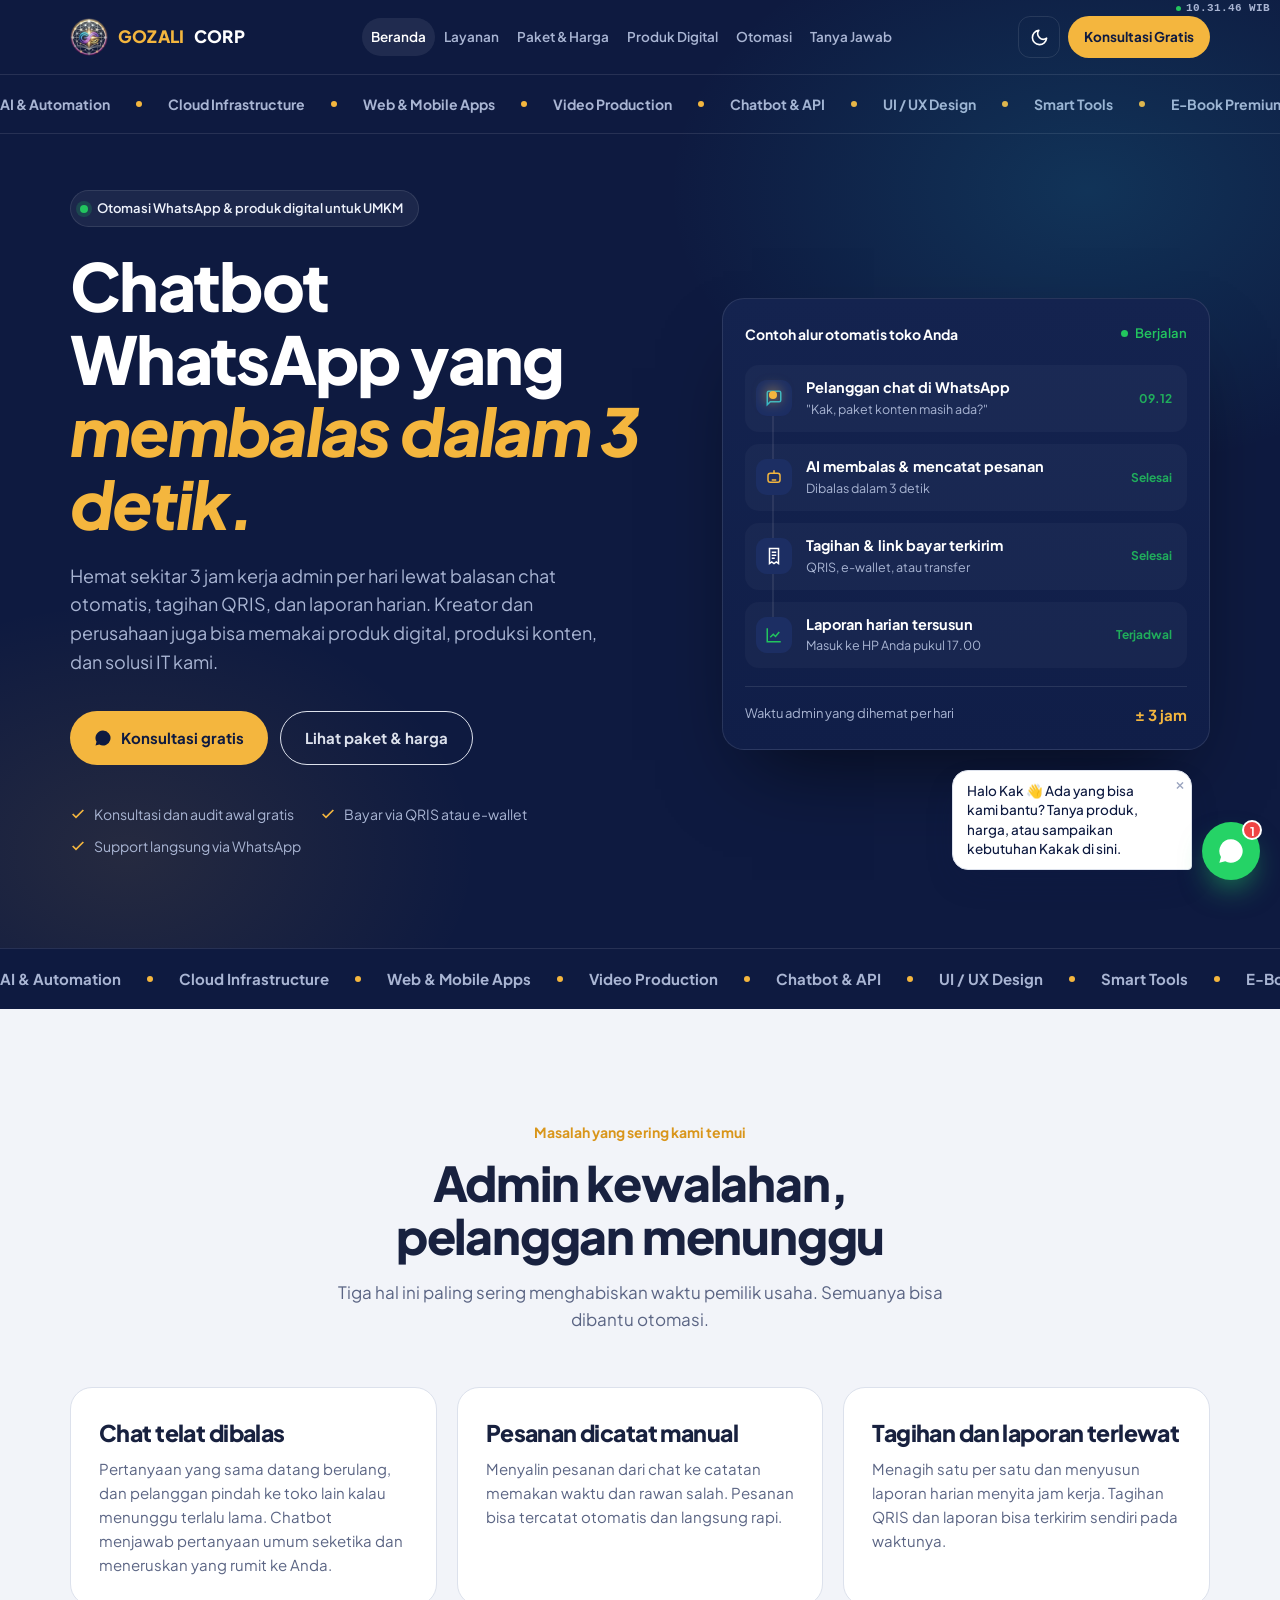
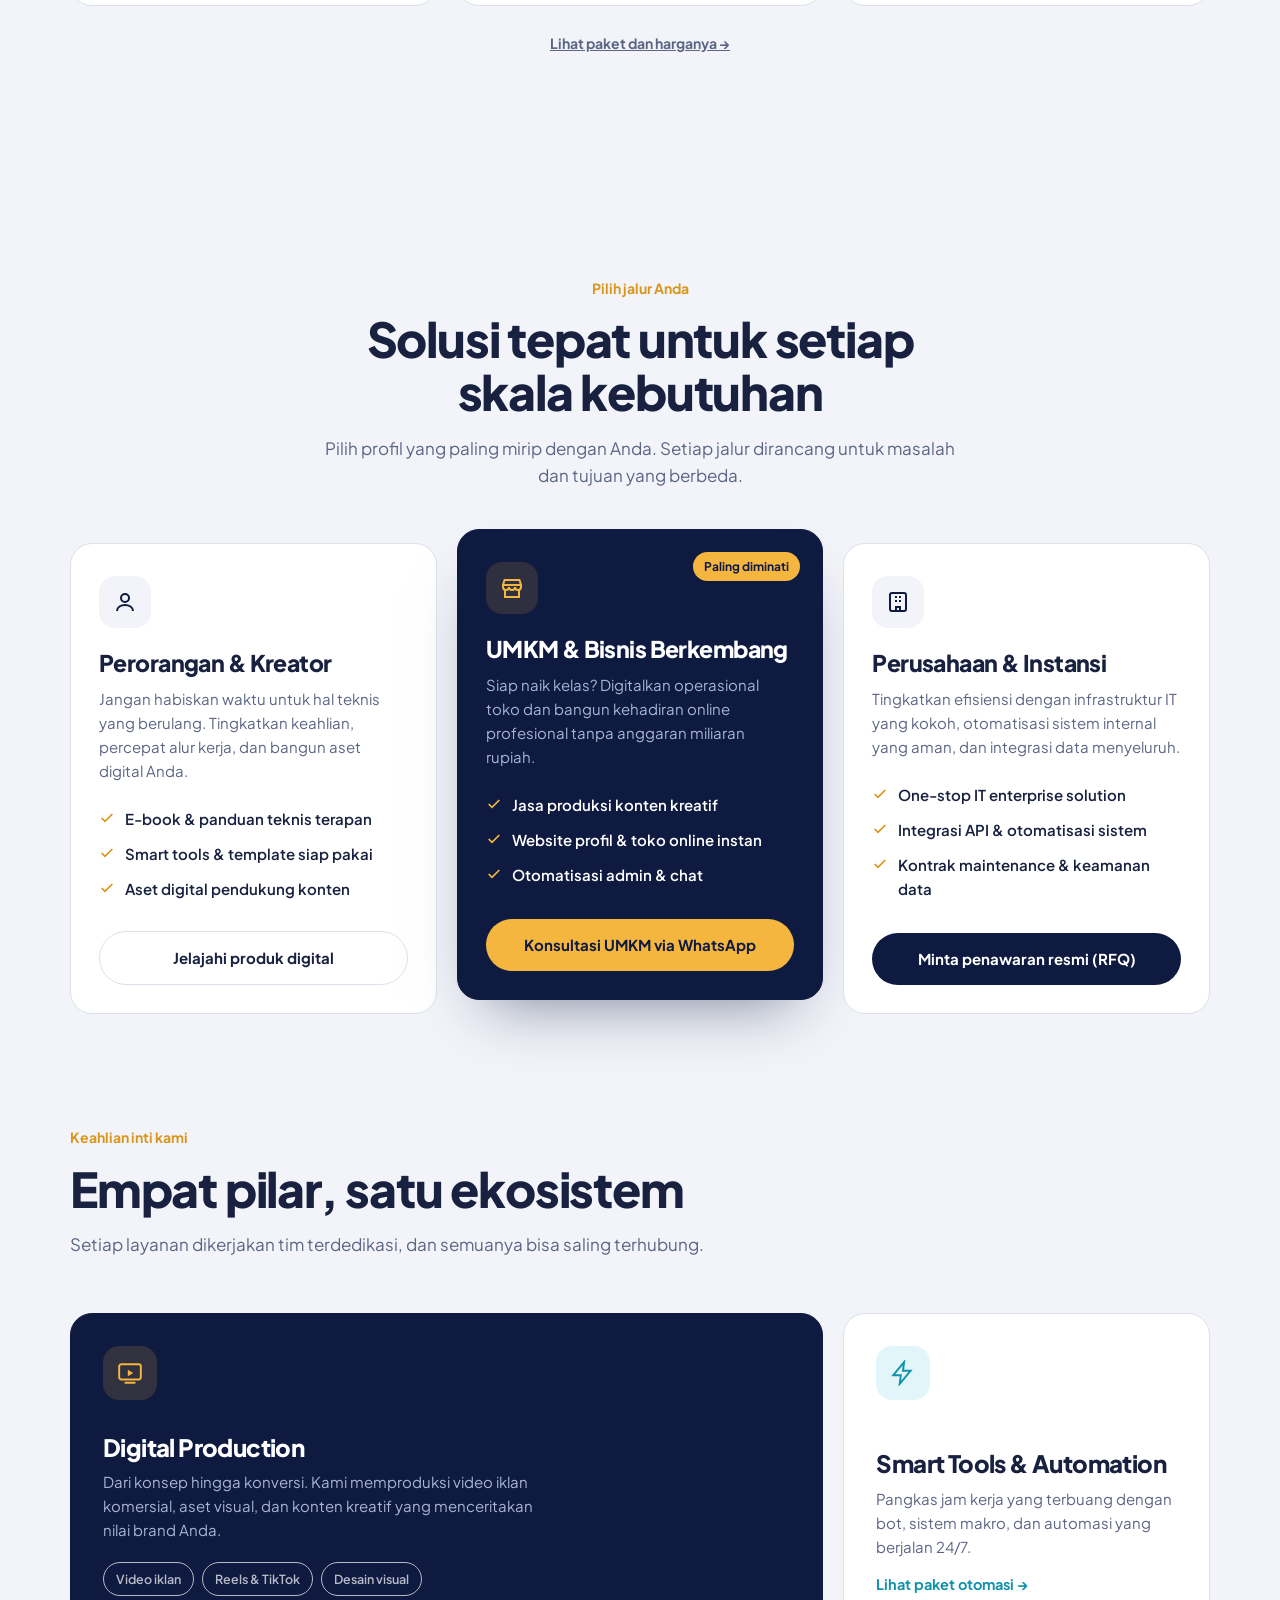
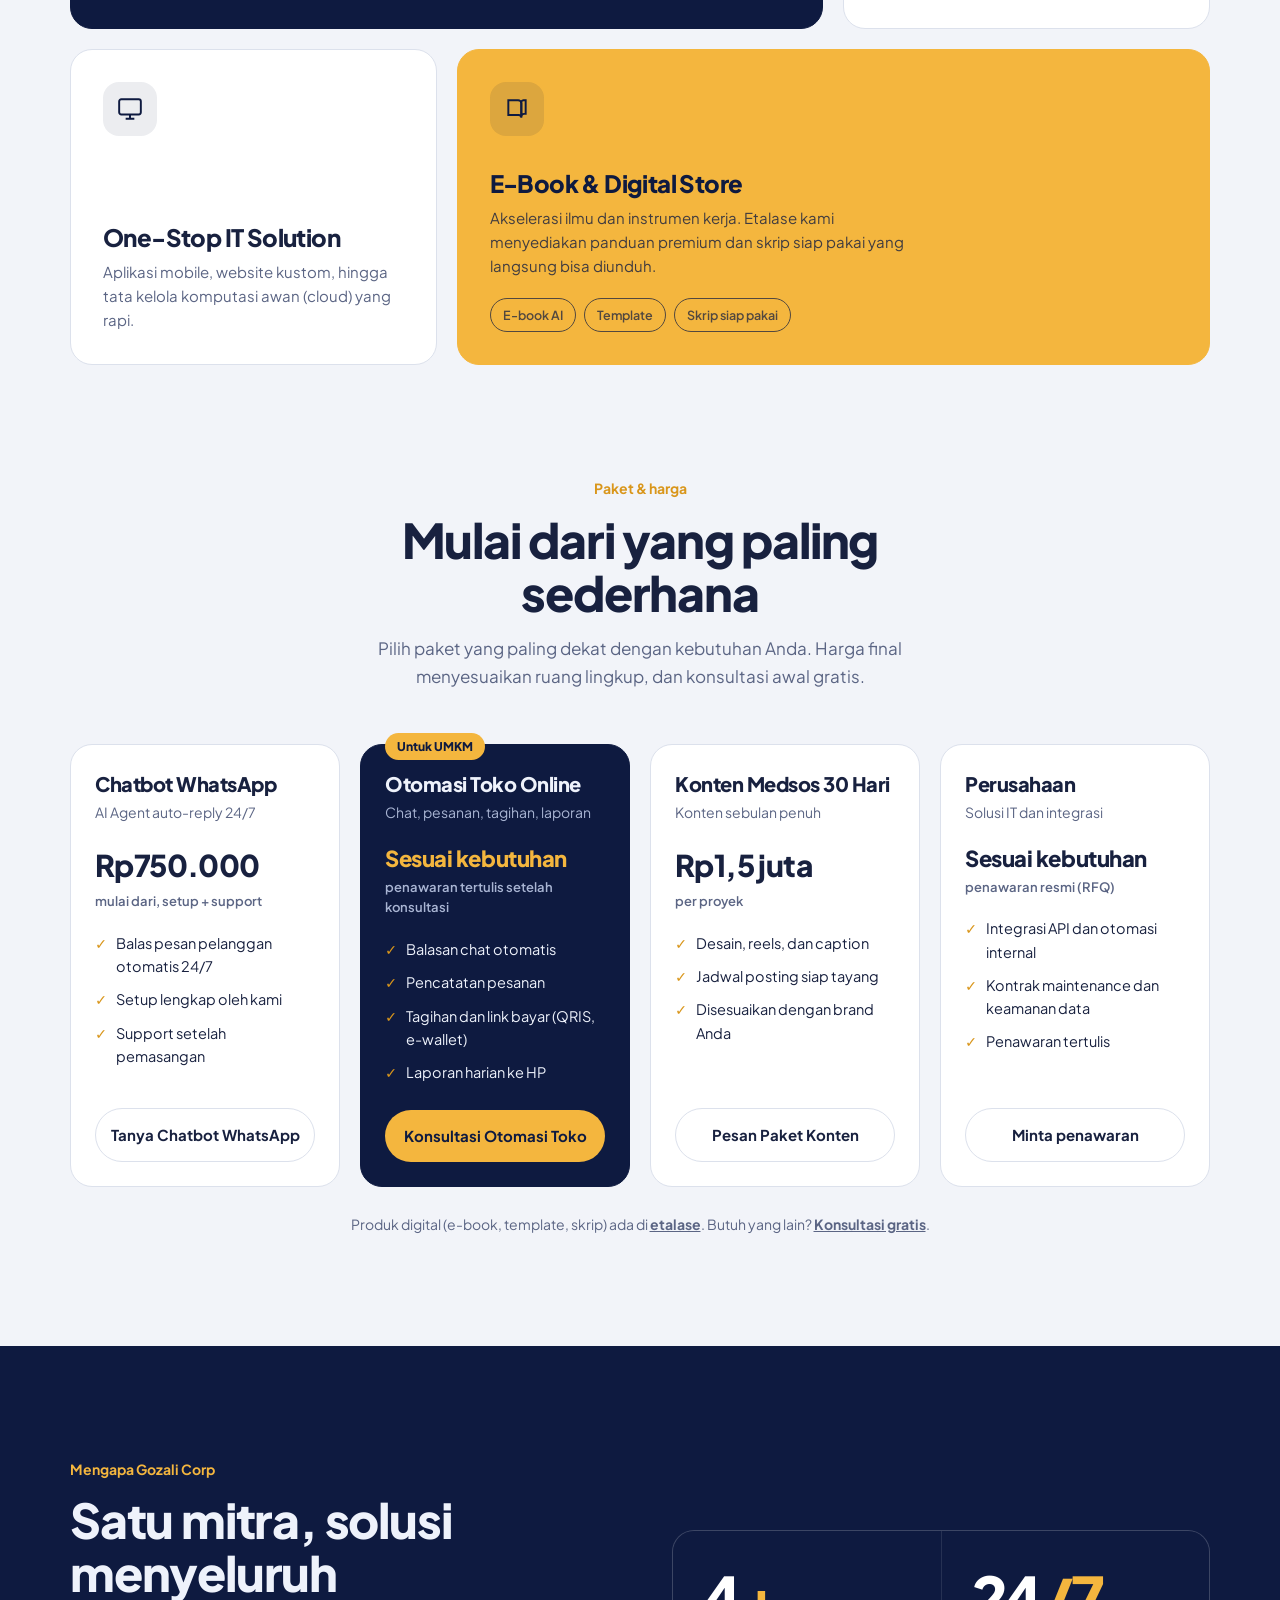
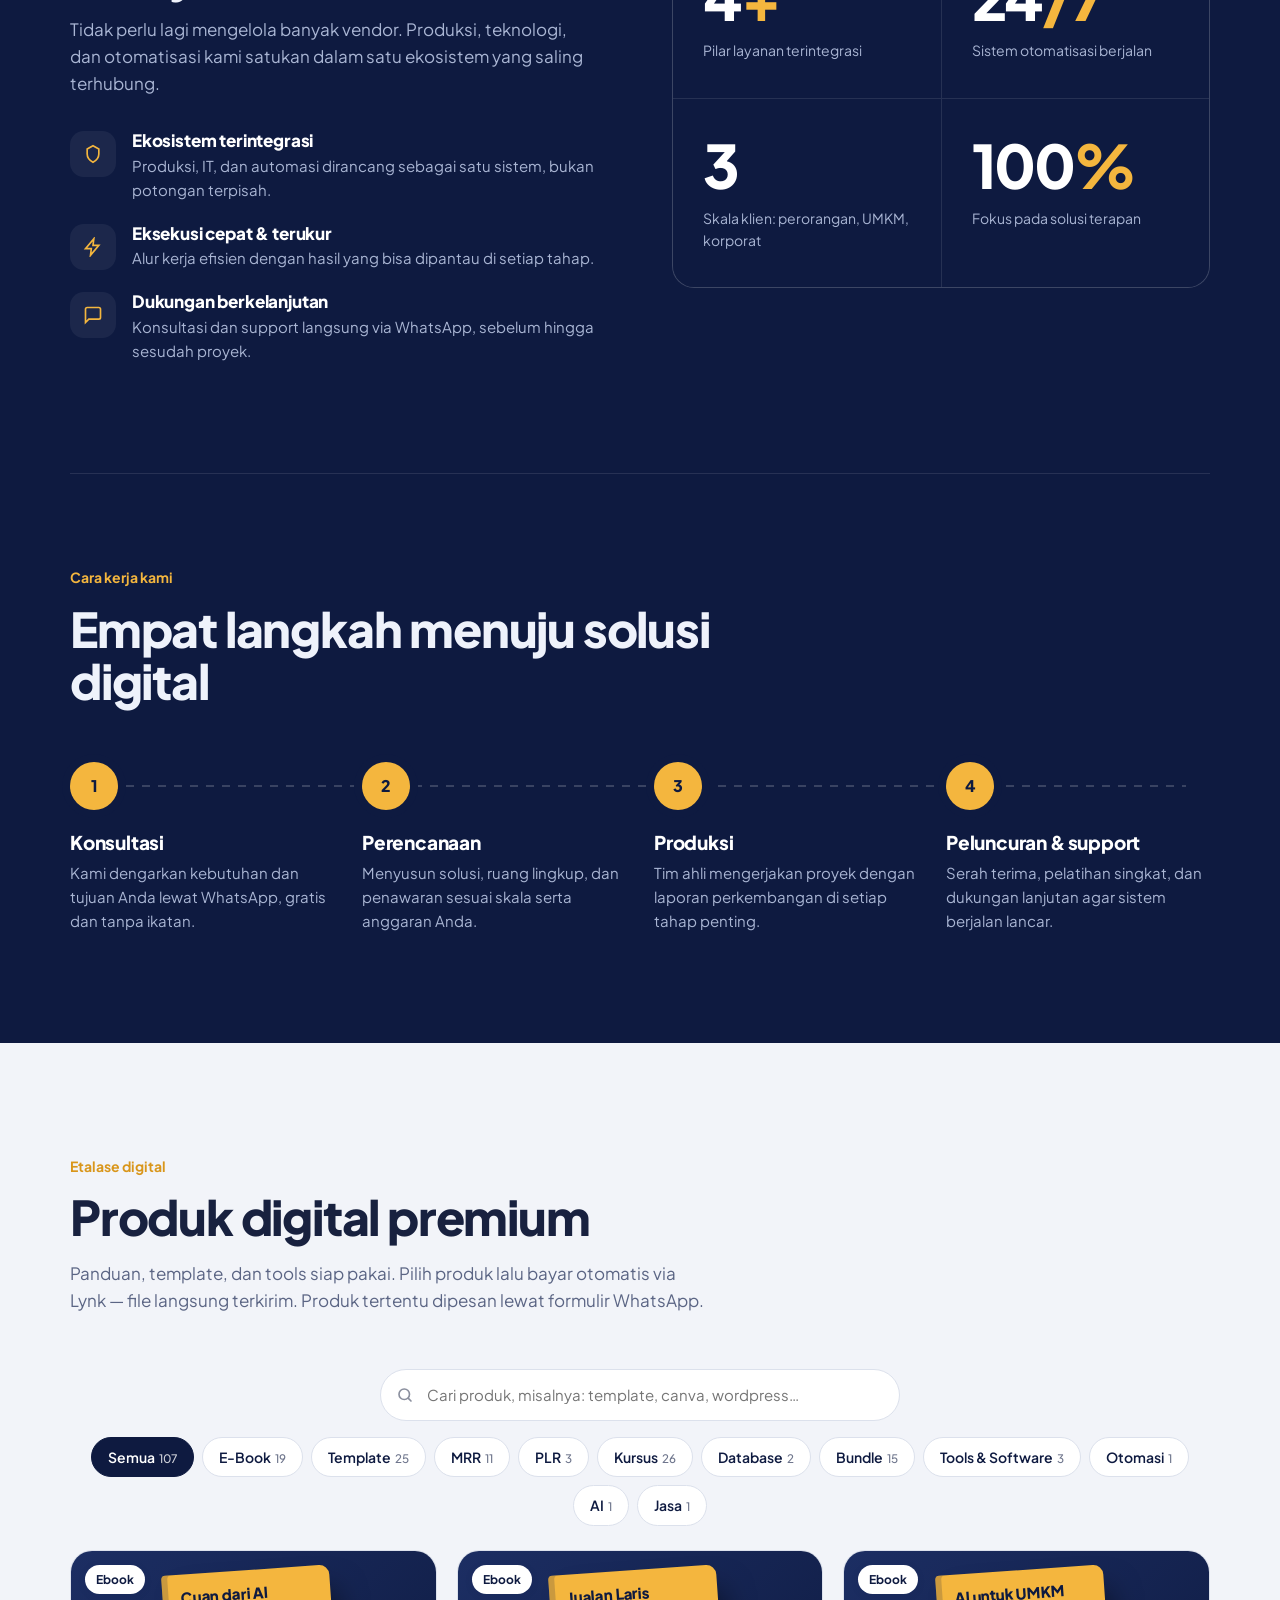
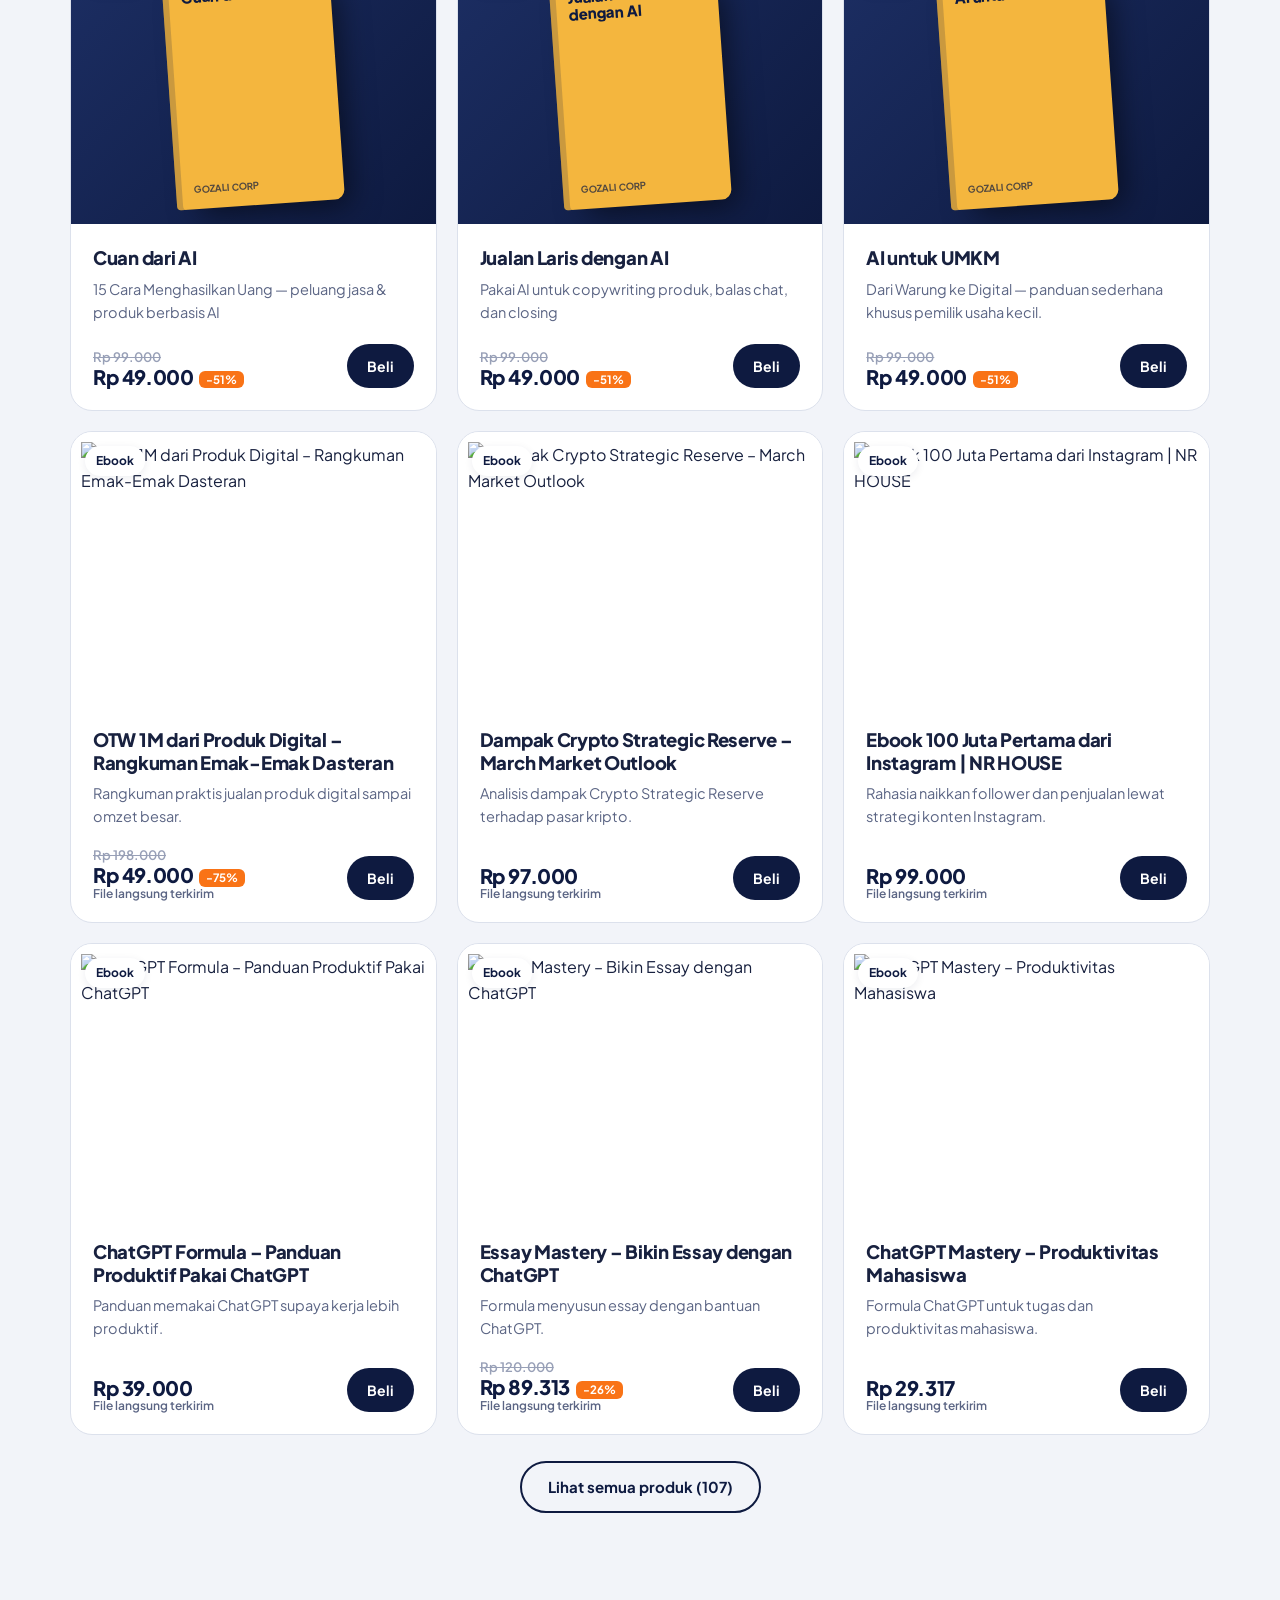
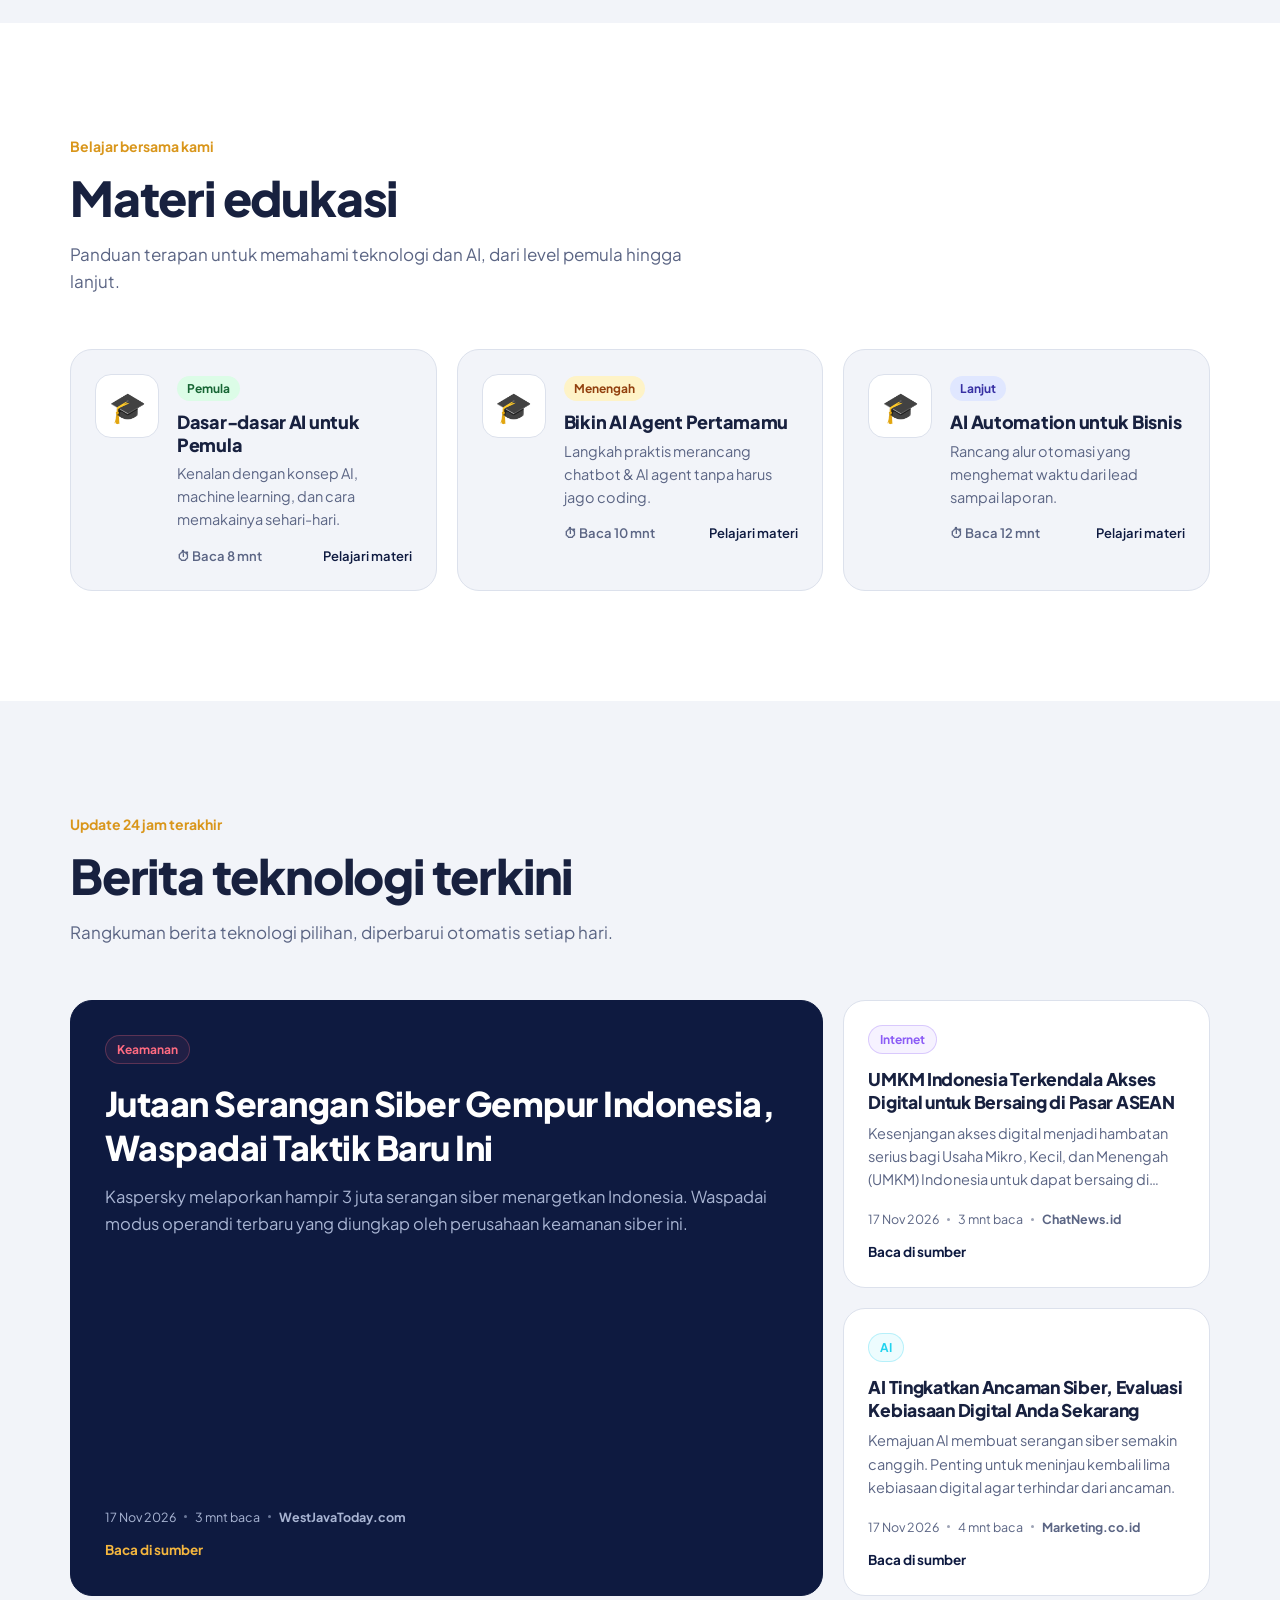
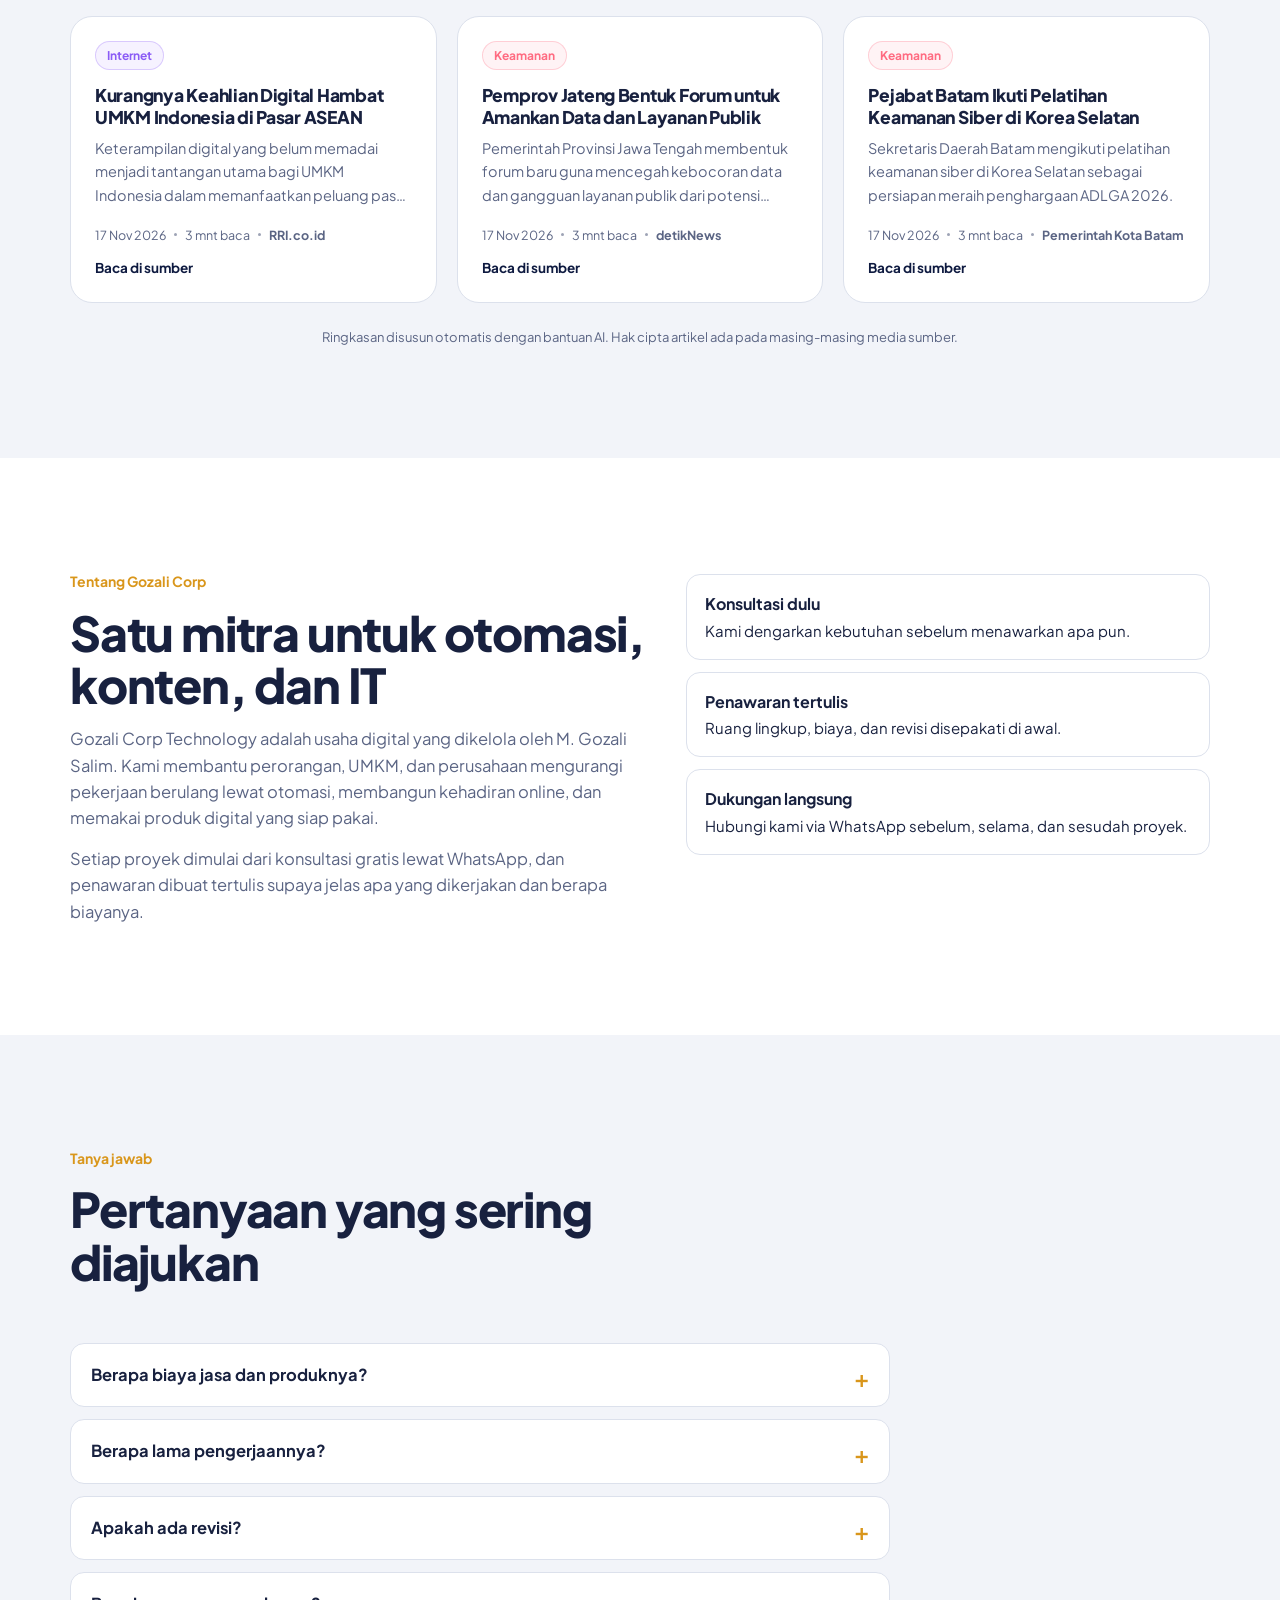
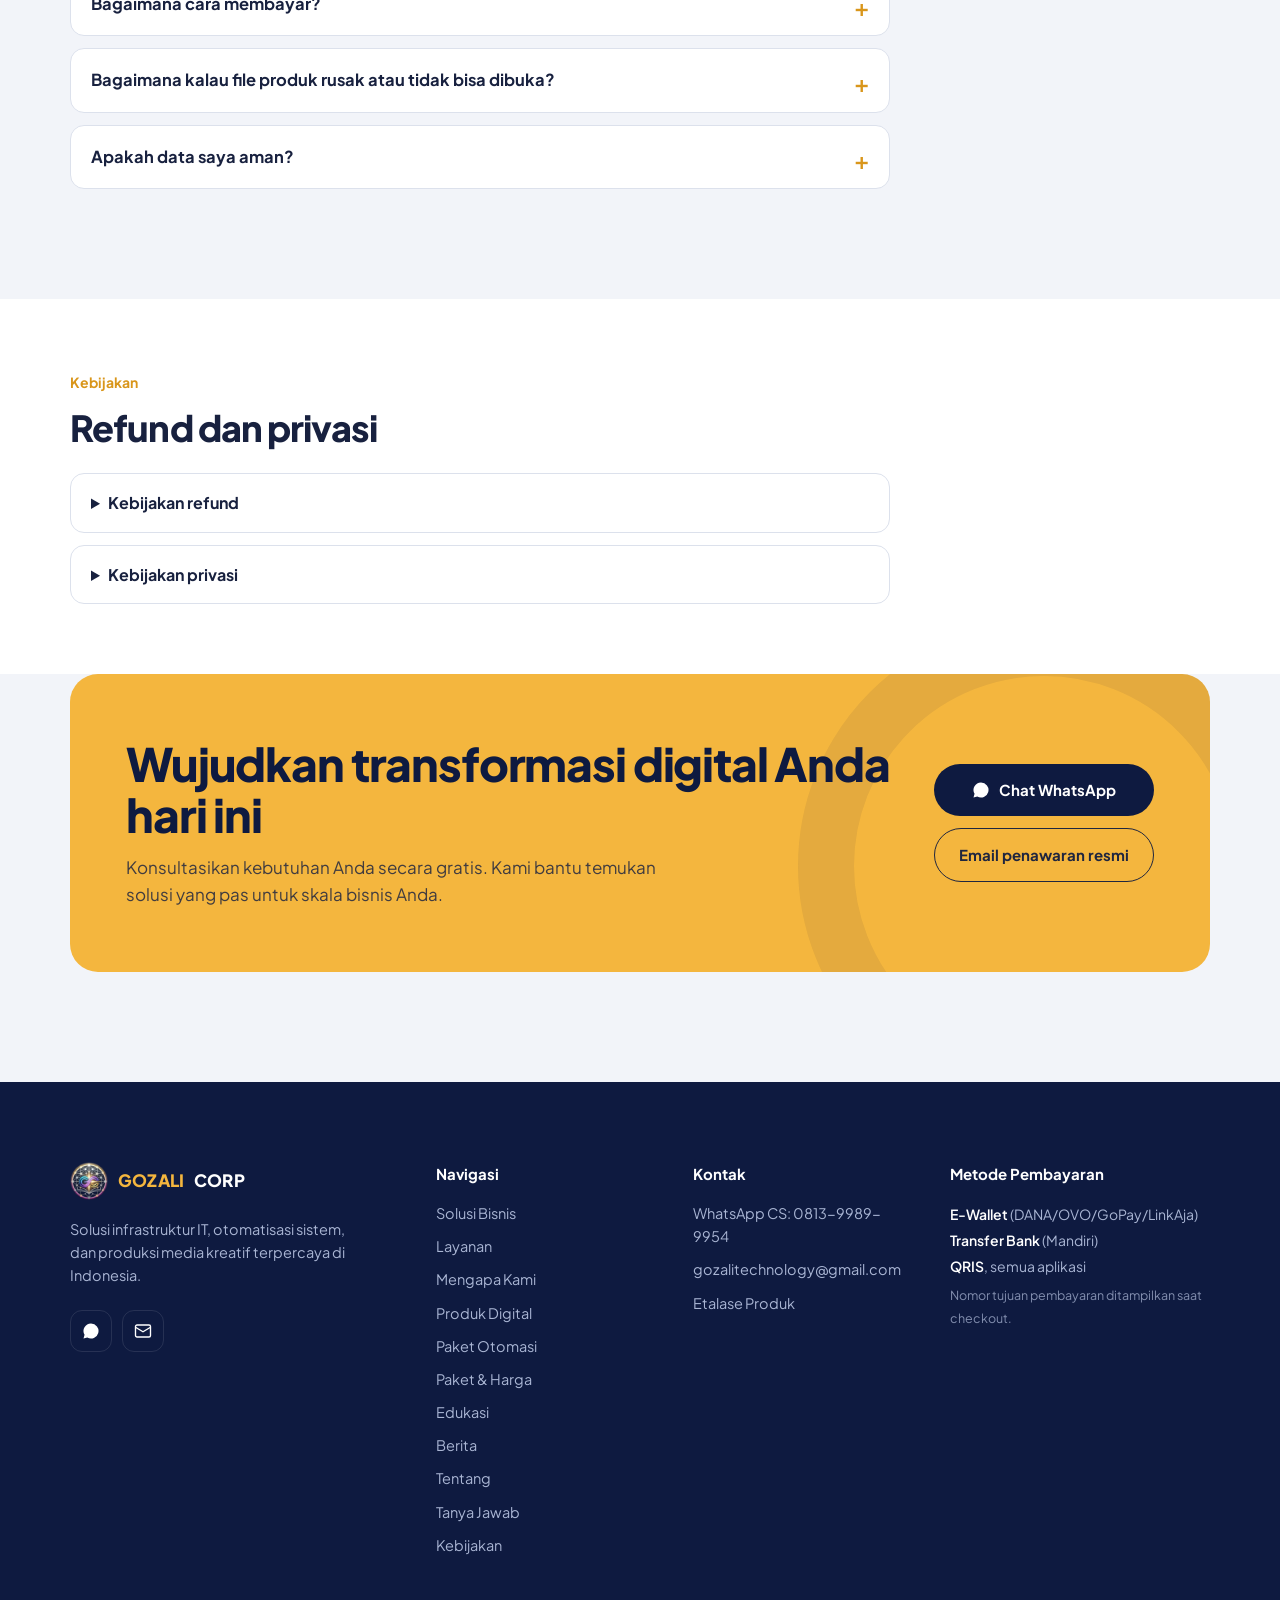
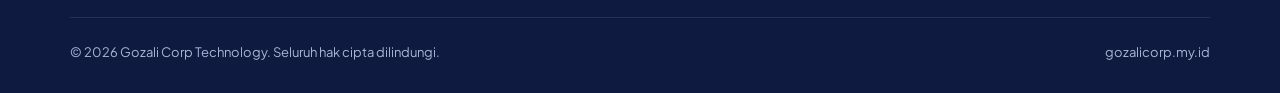
==== commit d62fb928: "Update index.html" ====
--- a/index.html
+++ b/index.html
@@ -1327,7 +1327,7 @@
       : `<span class="emoji">${emoji}</span>`;
     const coverCls = img ? (/lynkid\.my\.id|lynk\.b-cdn\.net/i.test(img) ? 'fit' : '') : (isBook ? 'k-ebook' : /^(ai|otomasi)$/i.test(kind) ? 'k-ai' : 'k-jasa');
     const viaLynk = isLynk(checkout);
-    const hemat = viaLynk ? 0 : hitungHemat(p.harga||p.price, p.coret);
+    const hemat = hitungHemat(p.harga||p.price, p.coret);
     const card=document.createElement('div');
     card.className='prod reveal in'+(idx>=SHOP_LIMIT?' is-more':'');
     card.dataset.kat=katKey(kind);
@@ -1339,8 +1339,8 @@
         <p>${esc(desc)}</p>
         <div class="prod-foot">
           ${viaLynk
-            ? `<div class="price lynk-price">Harga promo di Lynk<small>File langsung terkirim</small></div>
-          <button class="buy" title="Buka halaman produk di Lynk">Lihat harga &amp; beli</button>`
+            ? `<div class="price">${coret?`<span class="coret">${esc(coret)}</span>`:''}${esc(price)}${hemat?`<span class="save">-${hemat}%</span>`:''}<small>File langsung terkirim</small></div>
+          <button class="buy" title="Bayar via QRIS / e-wallet di Lynk, file langsung terkirim">Beli</button>`
             : `<div class="price">${coret?`<span class="coret">${esc(coret)}</span>`:''}${esc(price)}${hemat?`<span class="save">-${hemat}%</span>`:''}${note?`<small>${esc(note)}</small>`:''}</div>
           <button class="buy"${checkout&&!isInternal(checkout)?' title="Bayar otomatis, file langsung dikirim ke email"':''}>${esc(aksi)}</button>`}
         </div>
@@ -1955,7 +1955,7 @@
       setTimeout(()=>{ location.href=p.checkout.replace(/^https:\/\/(www\.)?gozalicorp\.my\.id\//i,'/'); }, 600); return;
     }
     if(p.checkout){
-      bubble('assistant', isLynk(p.checkout) ? 'Siap Kak! Halaman **'+p.nama+'** di Lynk saya buka di tab baru — harga terbaru & pembayaran ada di sana. Setelah bayar, file langsung dikirim ke email Kakak.' : 'Siap Kak! Halaman pembayaran **'+p.nama+'** saya buka di tab baru. Setelah bayar, file langsung dikirim ke email Kakak.');
+      bubble('assistant', isLynk(p.checkout) ? 'Siap Kak! Halaman **'+p.nama+'** di Lynk saya buka di tab baru — bayar di sana pakai QRIS atau e-wallet. Setelah bayar, file langsung dikirim ke email Kakak.' : 'Siap Kak! Halaman pembayaran **'+p.nama+'** saya buka di tab baru. Setelah bayar, file langsung dikirim ke email Kakak.');
       const w=window.open(p.checkout,'_blank'); if(w){ try{ w.opener=null; }catch(e){} } else location.href=p.checkout;
     } else if(typeof openModal==='function'){
       bubble('assistant','Siap Kak! Formulir pesanan **'+p.nama+'** sudah terbuka. Isi nama, pilih metode bayar, lalu klik **Lanjutkan pembayaran via WhatsApp**.');
@@ -1973,8 +1973,8 @@
       const c=document.createElement('div'); c.className='csw-card';
       const icon=p.img?'<img src="'+E(p.img)+'" alt="">':(p.emoji||(/book/i.test(p.kat)?'📘':'🛍️'));
       c.innerHTML='<div class="em">'+icon+'</div><div style="flex:1;min-width:0"><h5>'+E(p.nama)+'</h5><p>'+E(p.desk)+'</p>'
-        +'<div class="pr">'+(isLynk(p.checkout)?'Harga promo di Lynk':(p.coret?'<s>'+E(p.coret)+'</s>':'')+E(p.harga))+'</div>'
-        +'<div class="ac"><button type="button" class="csw-btn go">'+(isLynk(p.checkout)?'Lihat harga & beli':isInternal(p.checkout)?'Lihat paket':p.checkout?'Bayar sekarang':(jasa?'Pesan / konsultasi':'Pesan sekarang'))+' →</button></div></div>';
+        +'<div class="pr">'+(p.coret?'<s>'+E(p.coret)+'</s>':'')+E(p.harga)+'</div>'
+        +'<div class="ac"><button type="button" class="csw-btn go">'+(isLynk(p.checkout)?'Beli via Lynk':isInternal(p.checkout)?'Lihat paket':p.checkout?'Bayar sekarang':(jasa?'Pesan / konsultasi':'Pesan sekarang'))+' →</button></div></div>';
       c.querySelector('.go').onclick=()=>{
         if(jasa) startIntake({keperluan:'Jasa / proyek custom', layanan:guessLayanan(p.nama+' '+p.desk)||'Lainnya', produk:p.nama});
         else order(p);
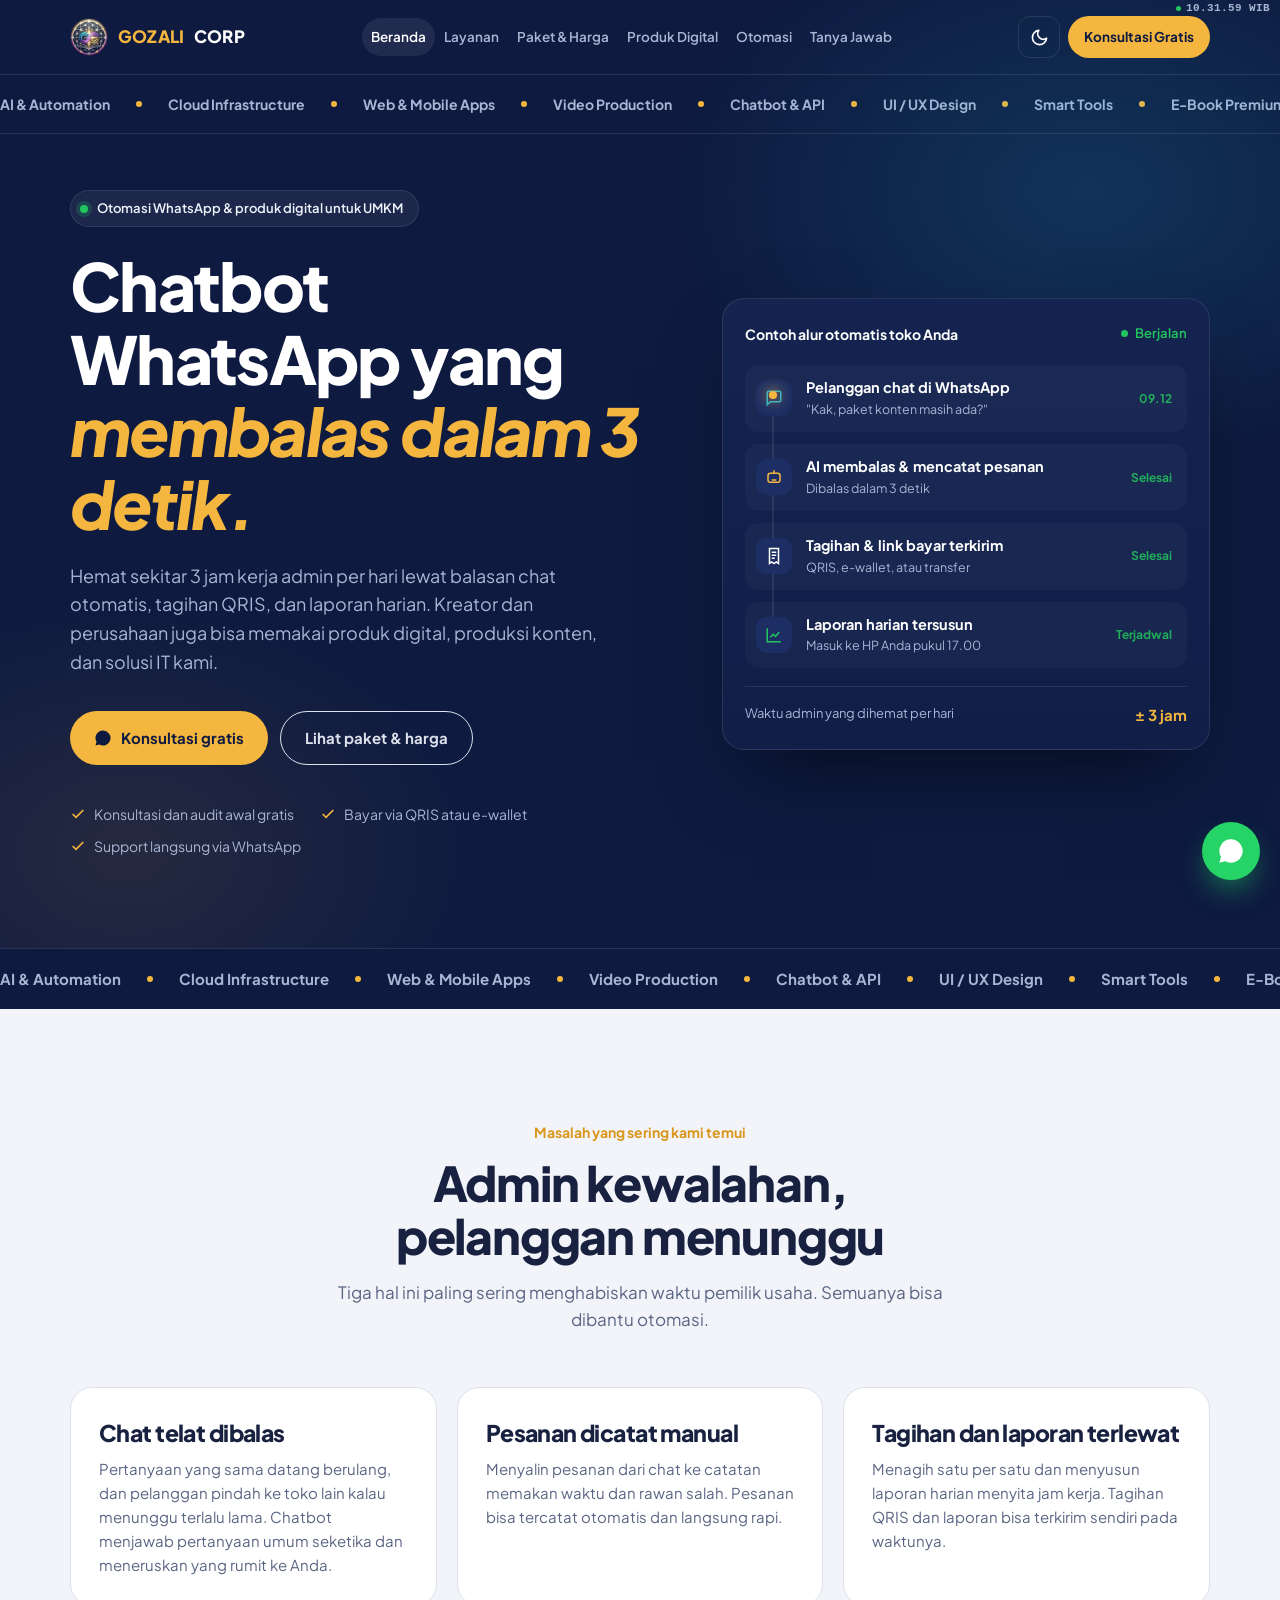
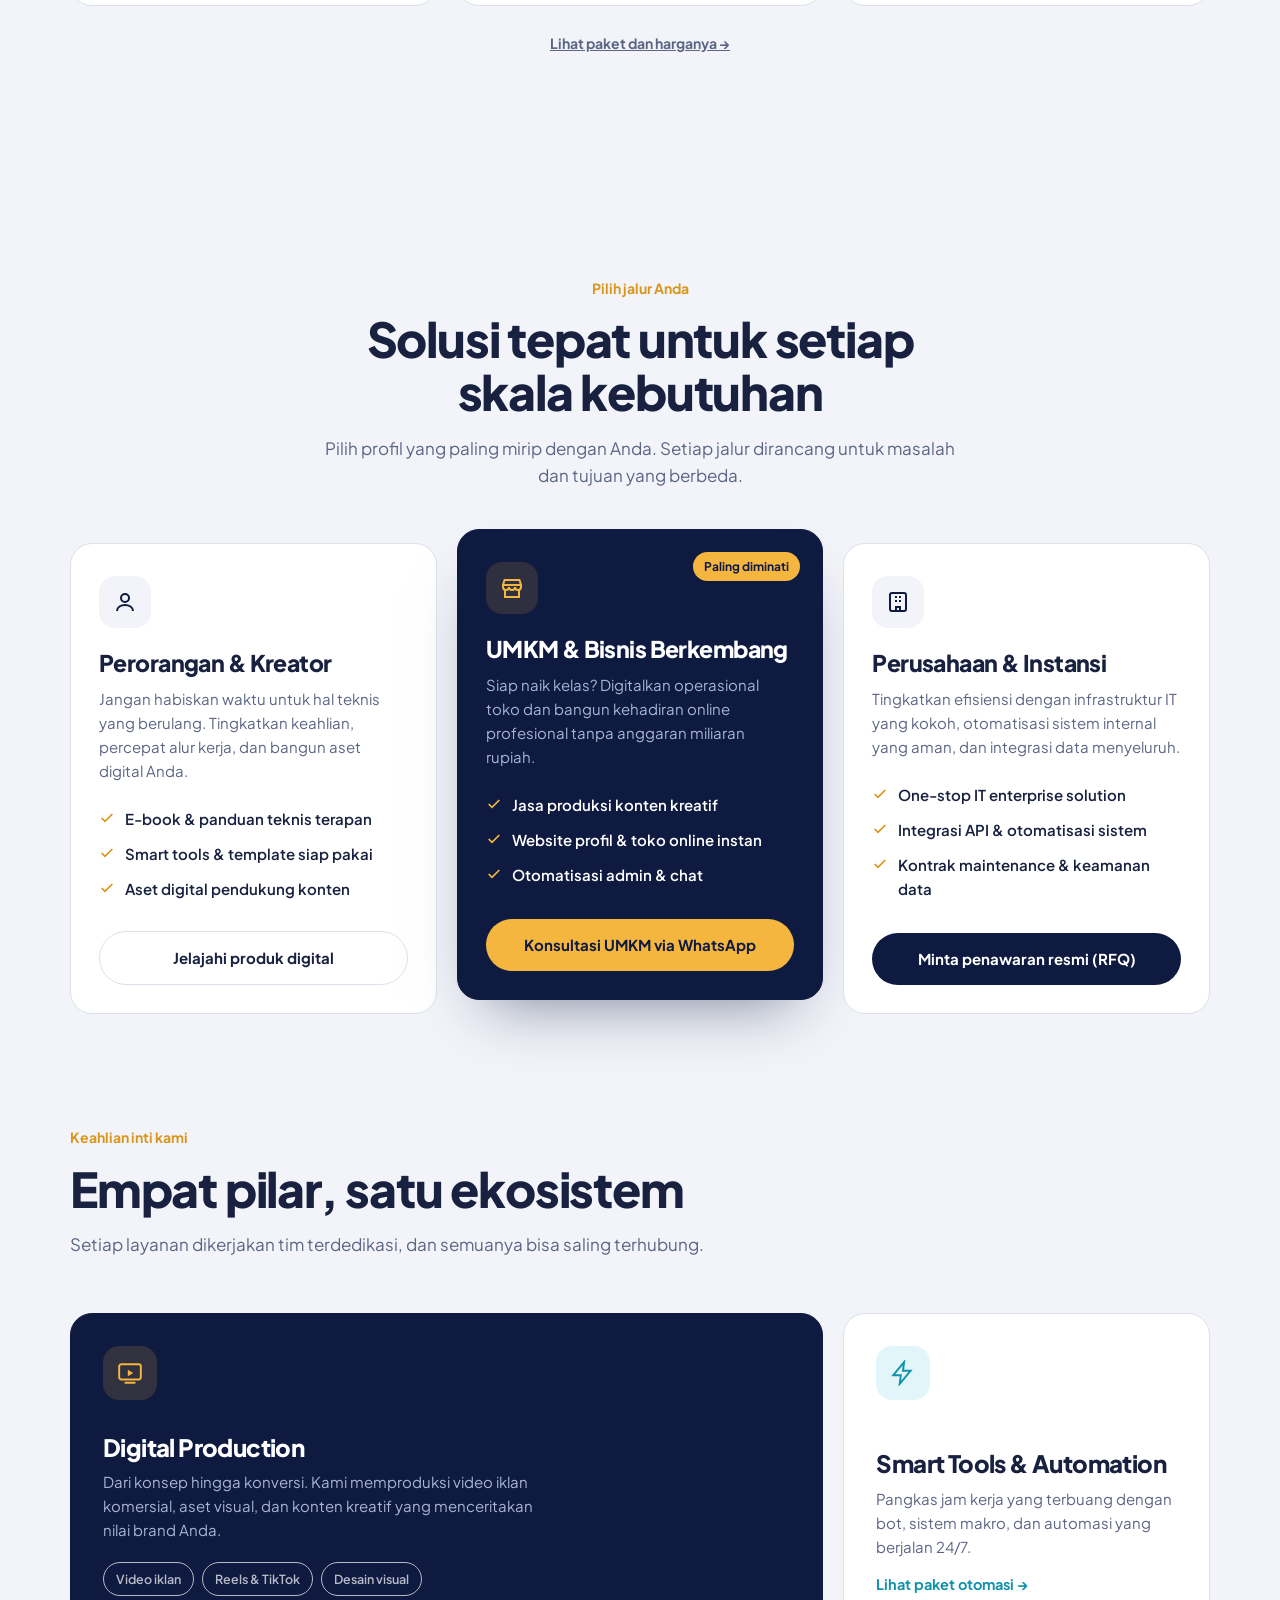
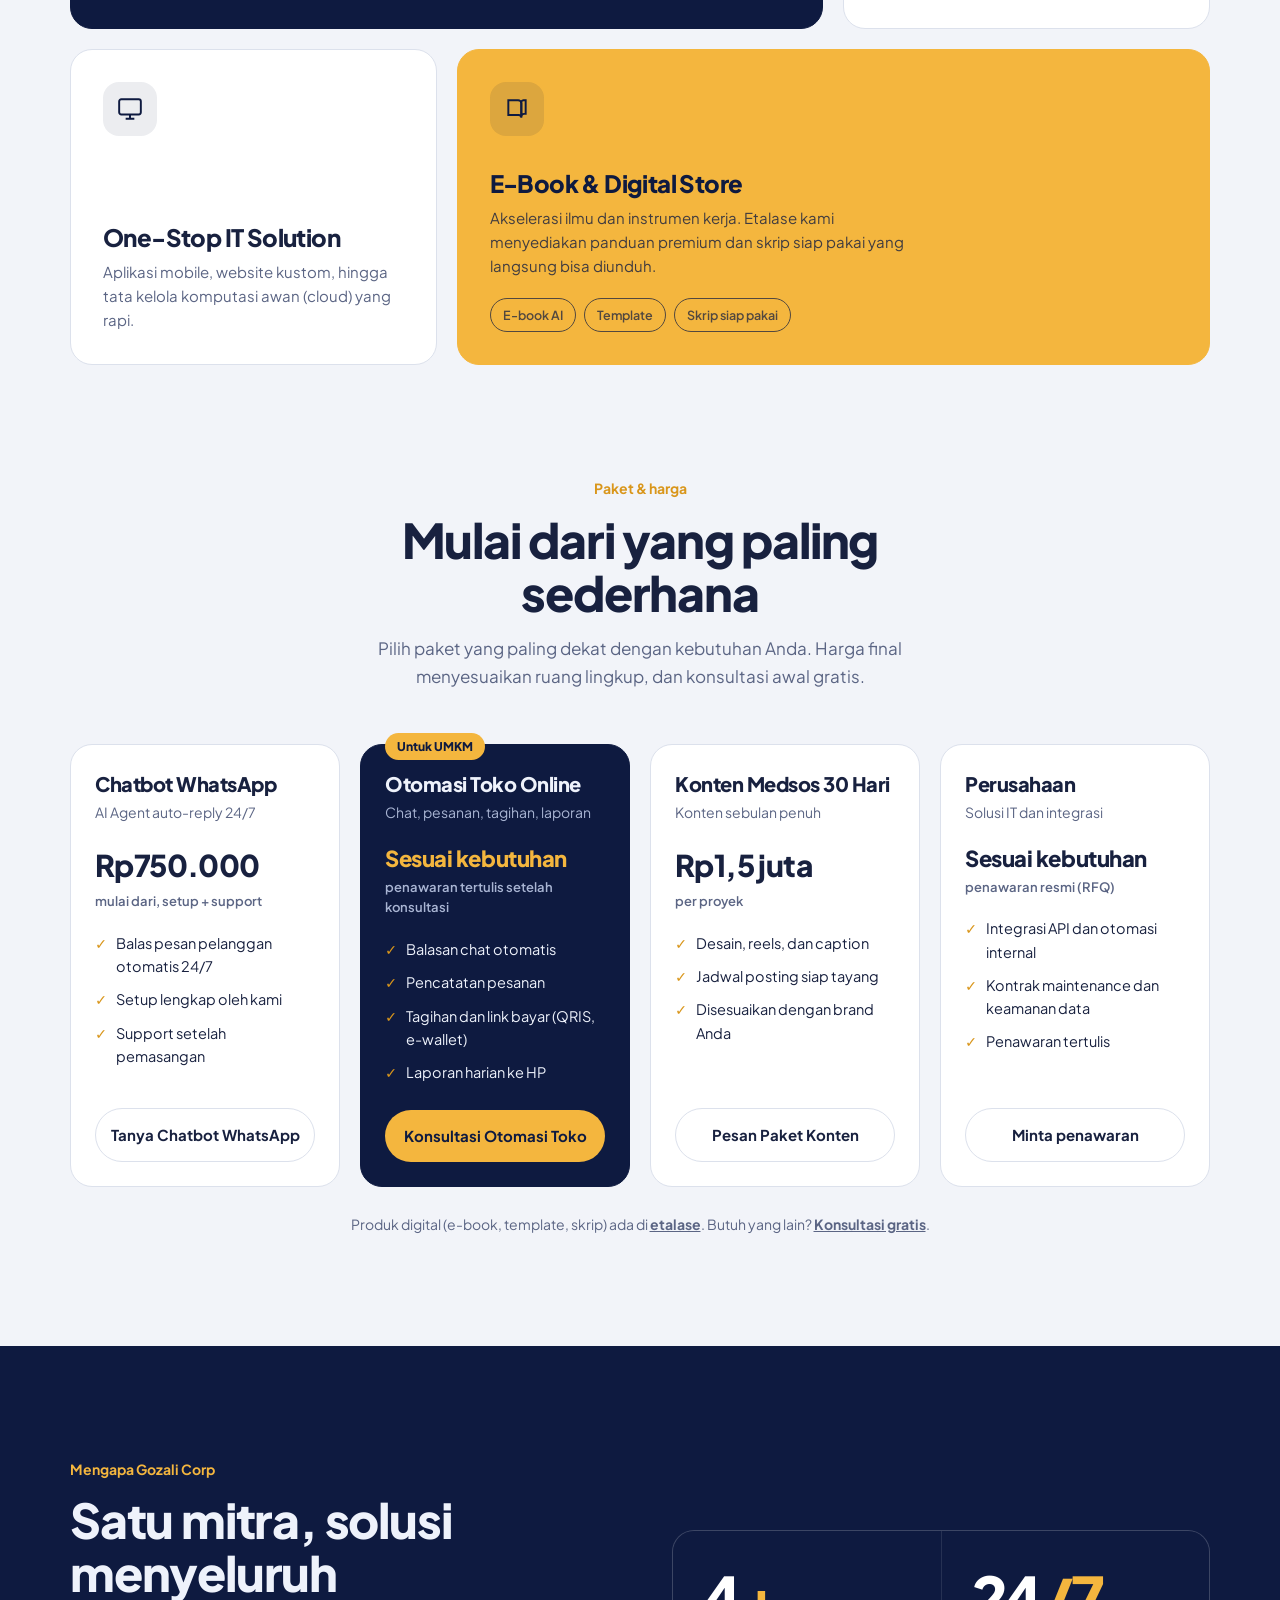
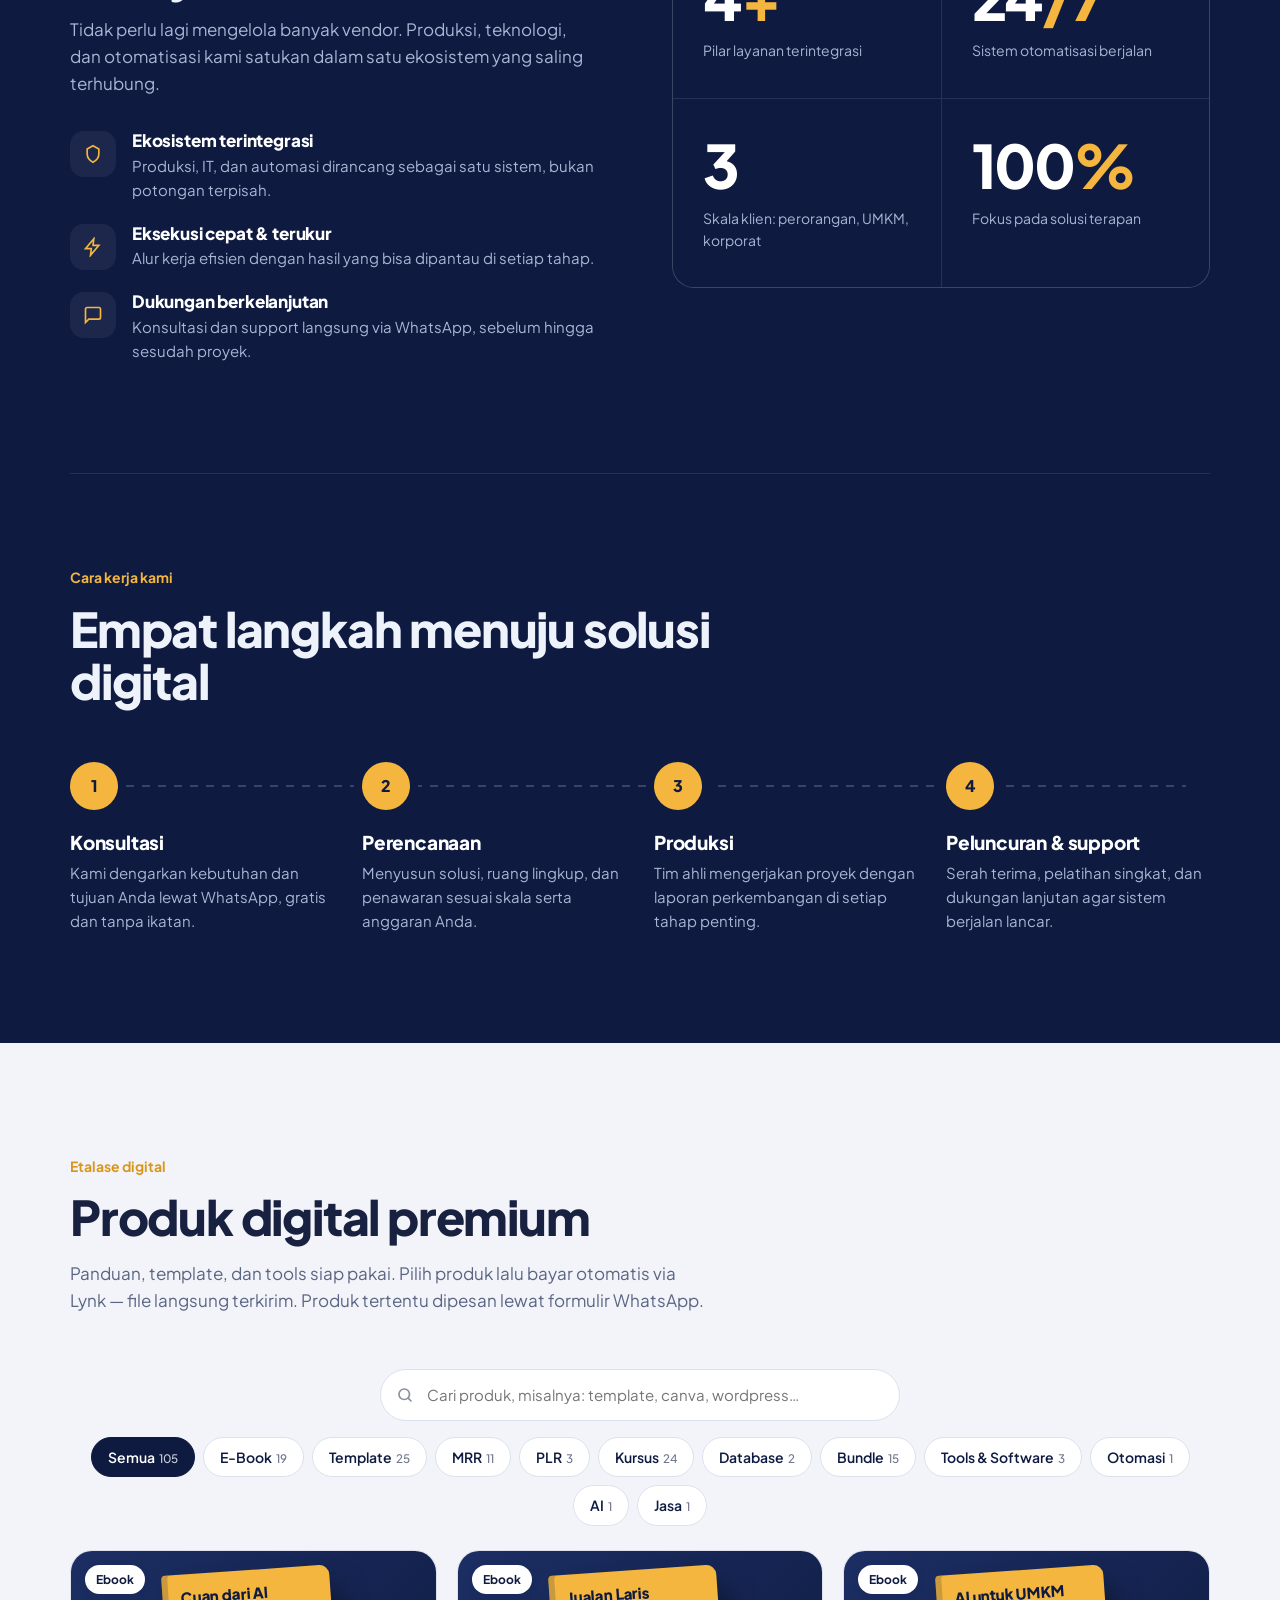
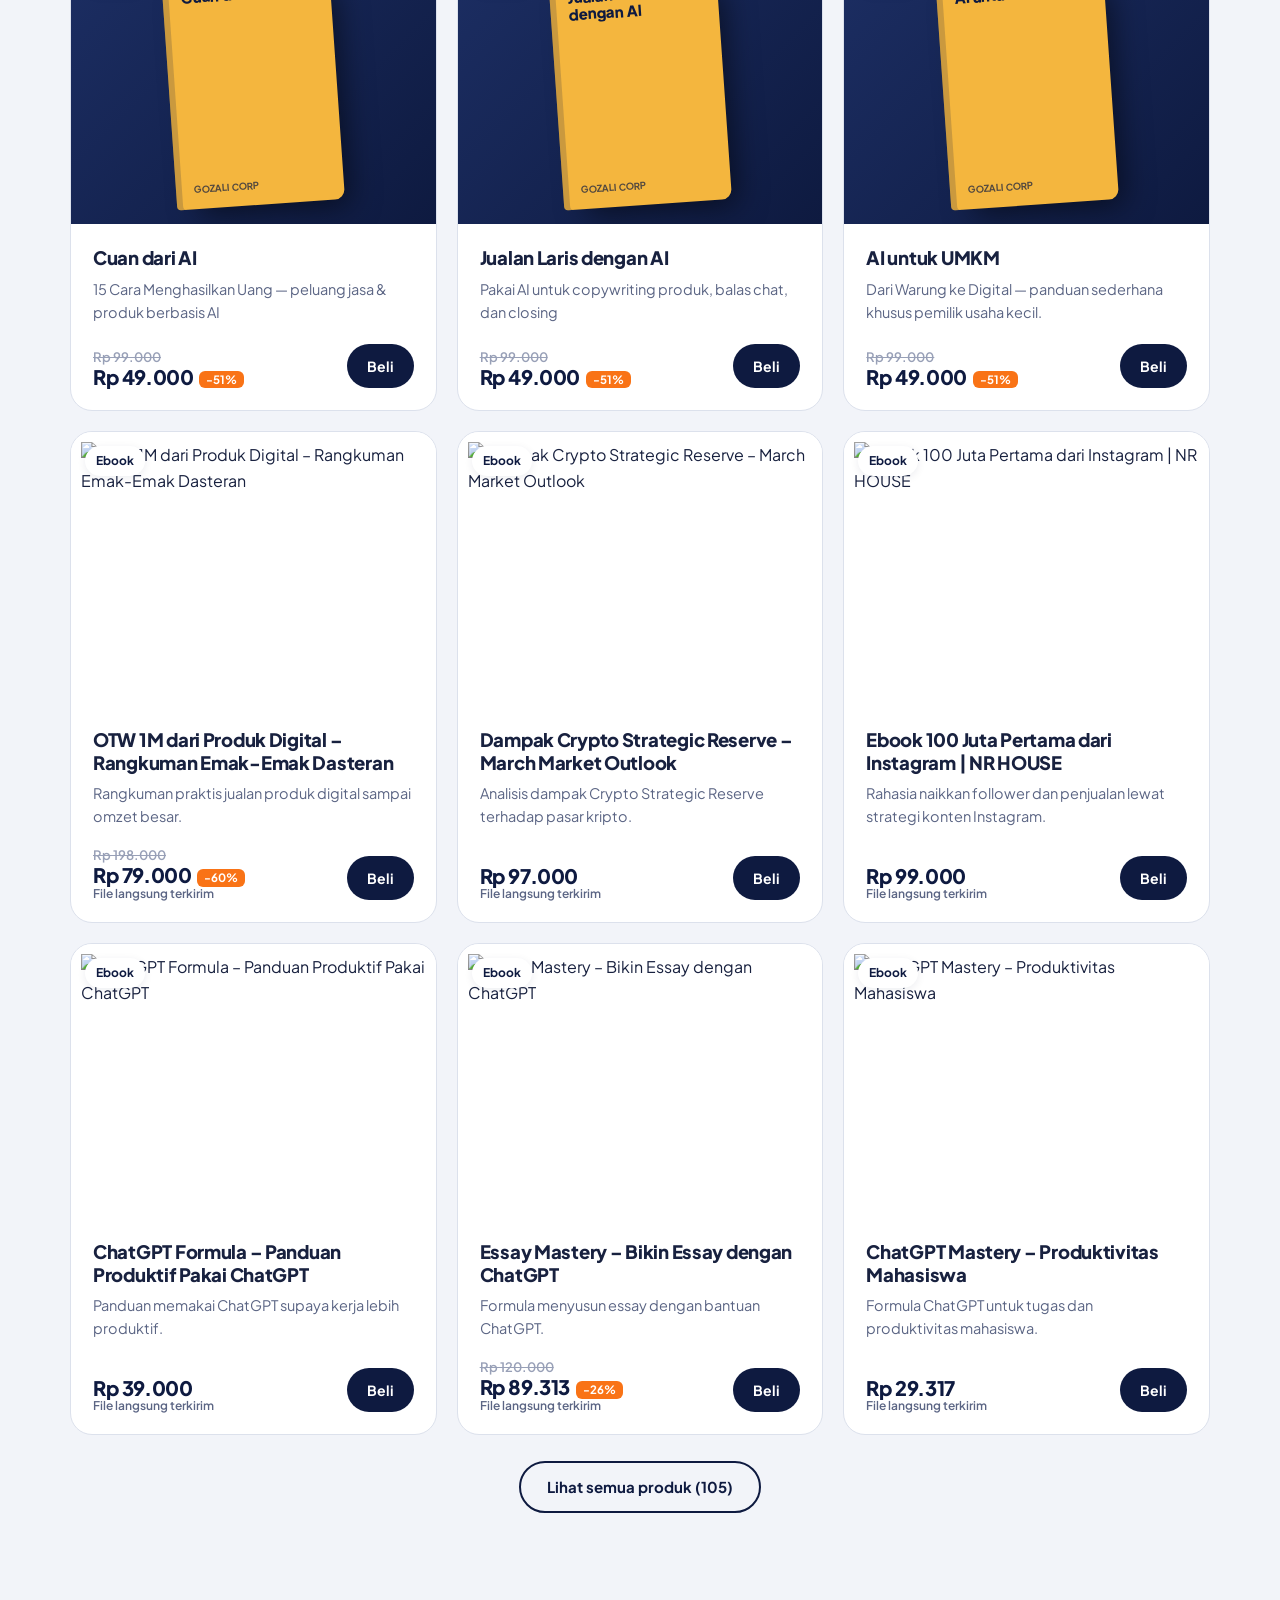
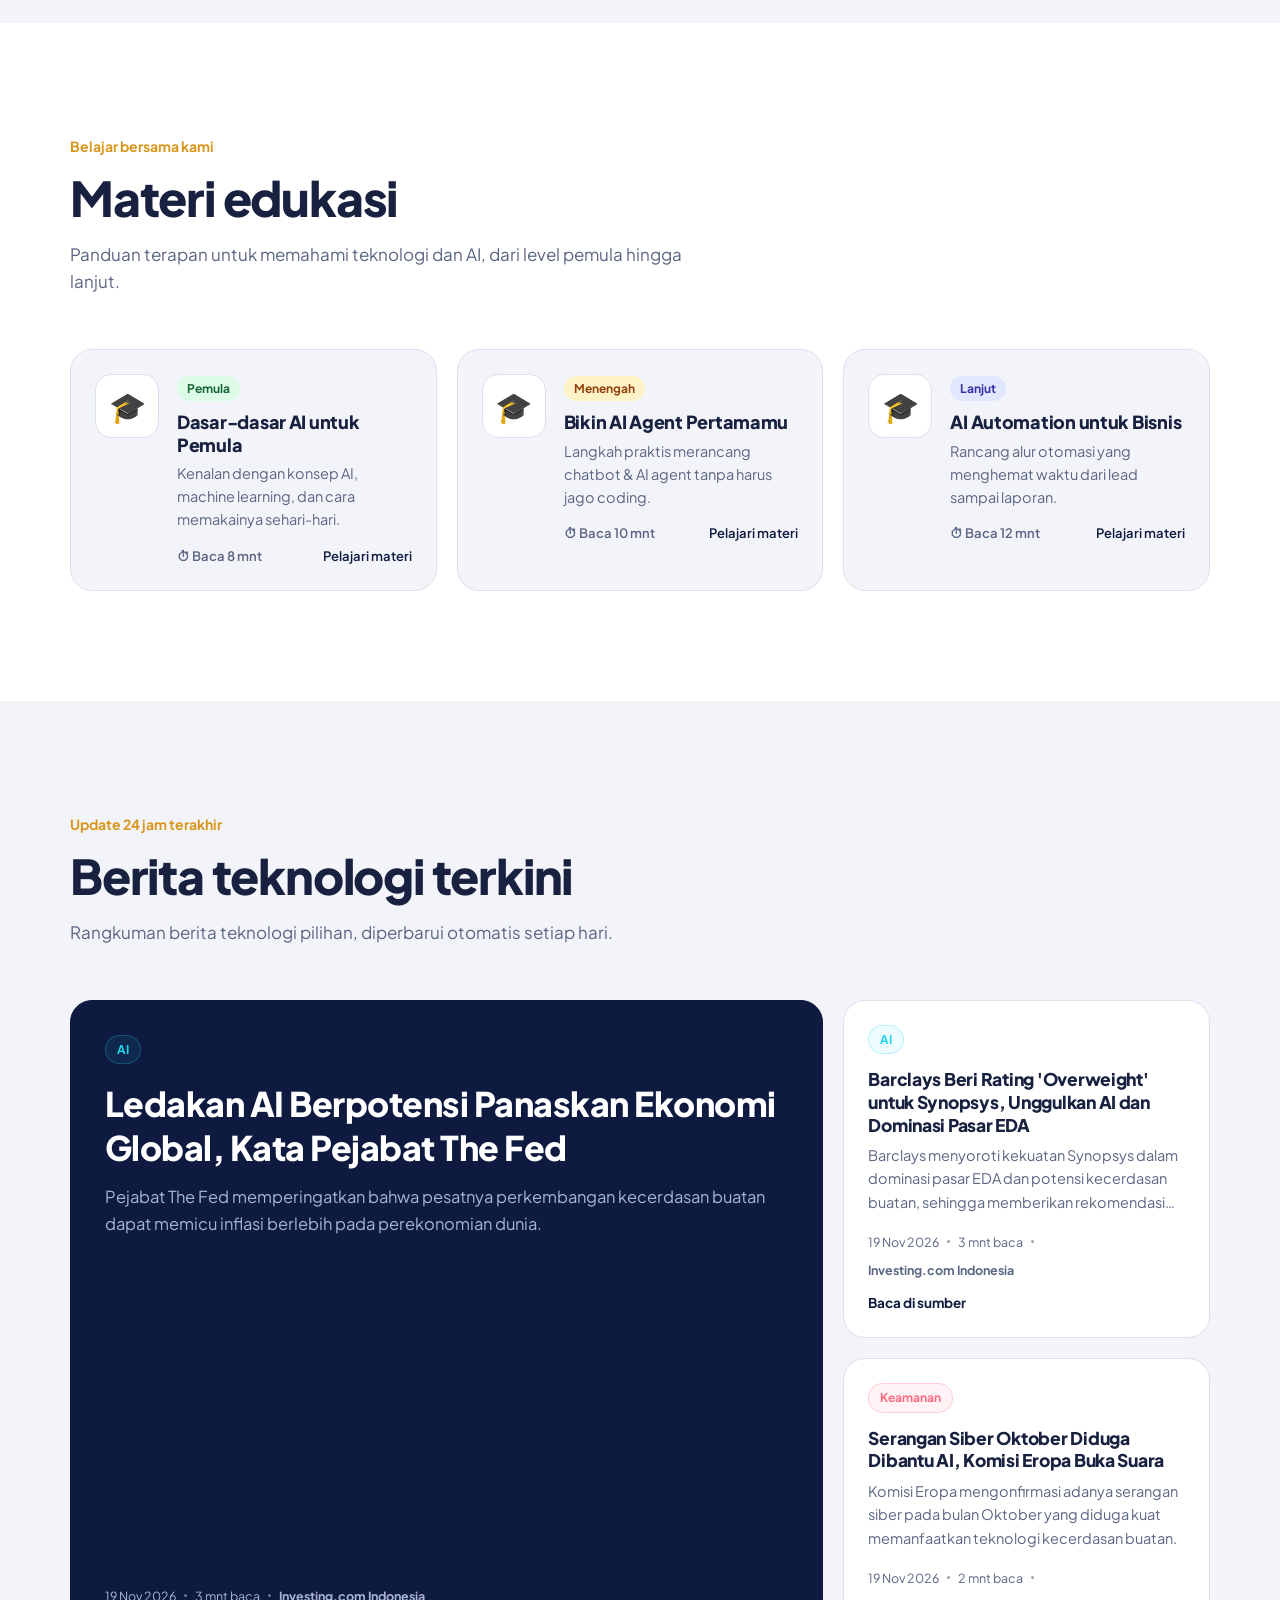
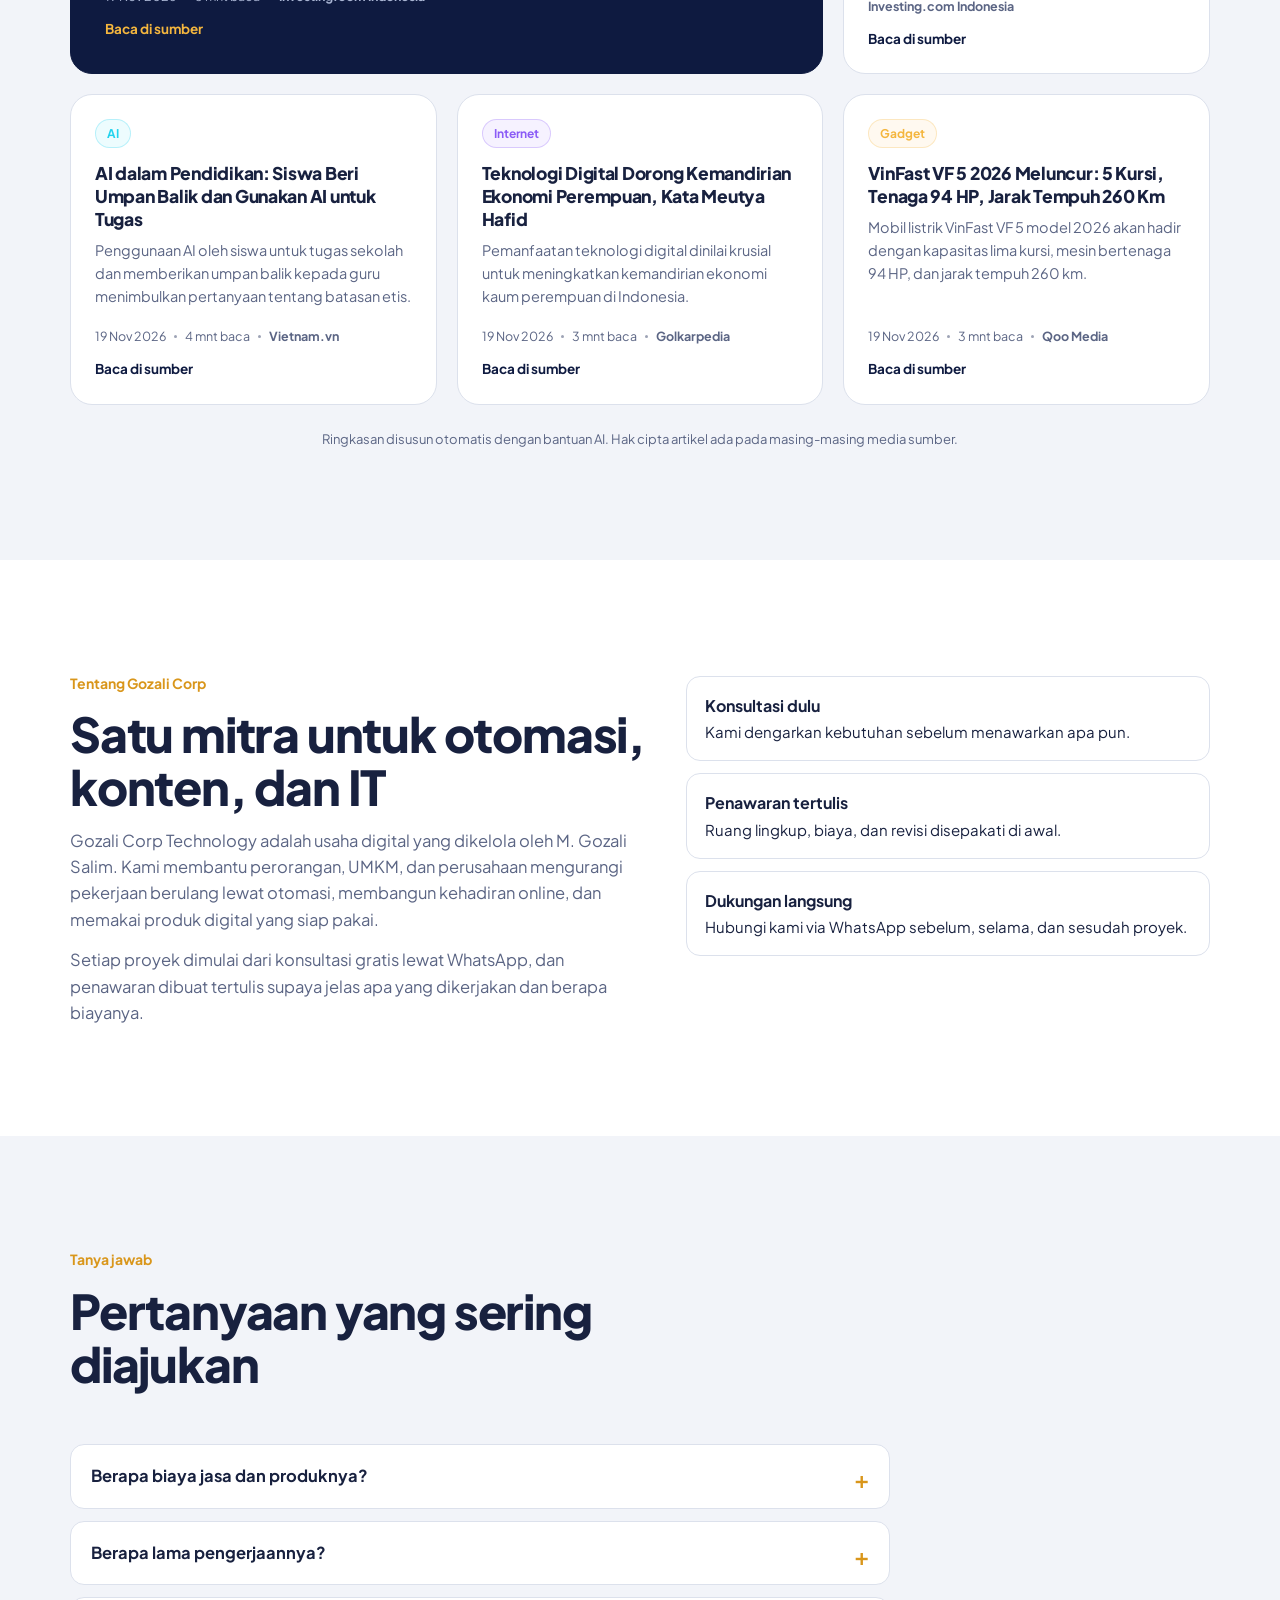
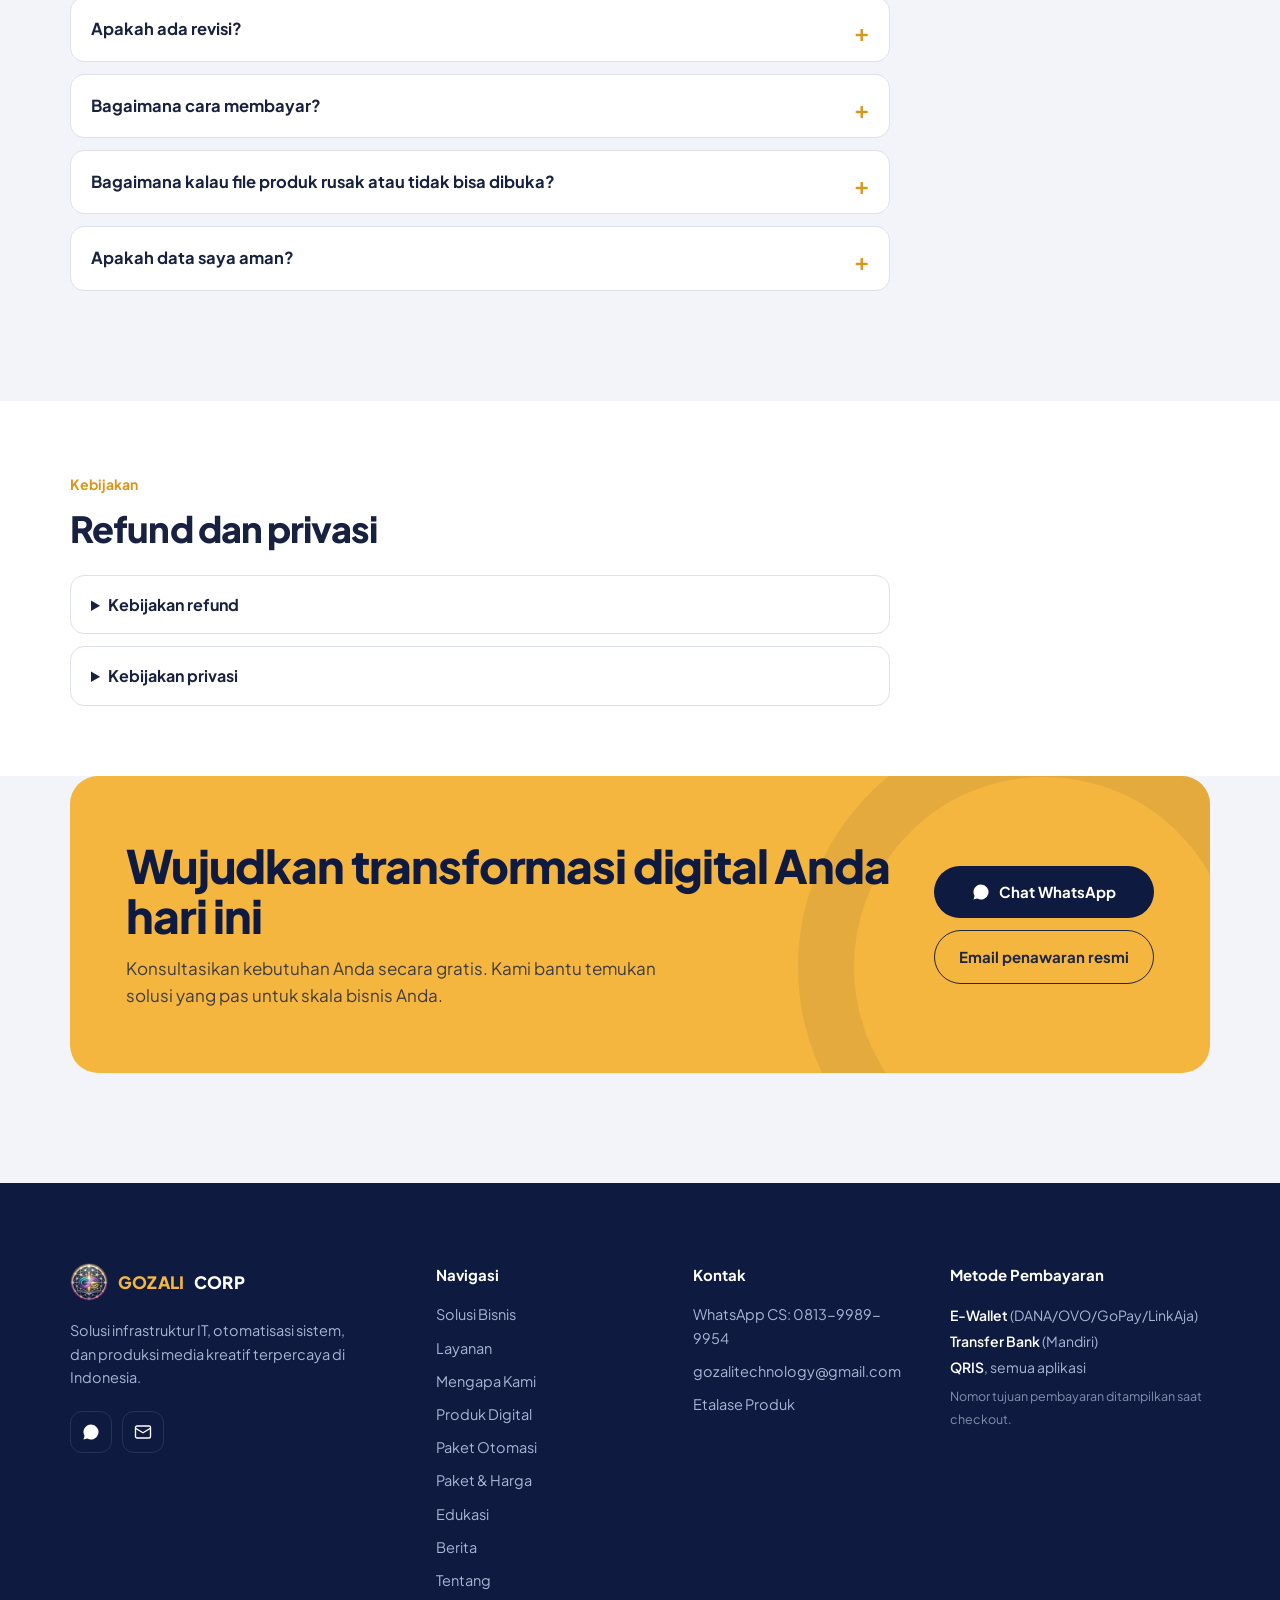
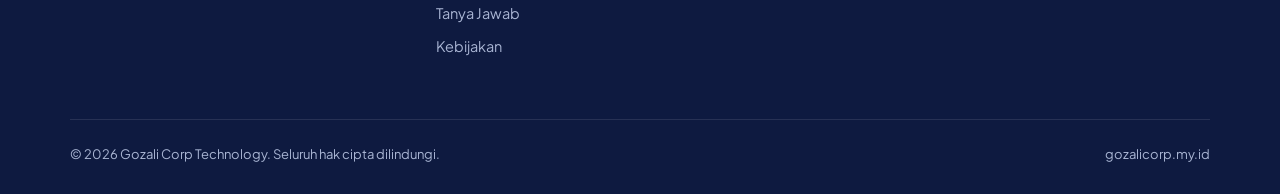
==== commit a5a4d6b8: "Update index.html" ====
--- a/index.html
+++ b/index.html
@@ -2436,5 +2436,13 @@
   }
 })();
 </script>
+   <script>
+document.addEventListener('click', function (e) {
+  var a = e.target.closest('a[href*="lynk.id"]');
+  if (a && typeof gtag === 'function') {
+    gtag('event', 'qualify_lead', { link_url: a.href });
+  }
+});
+</script>
 </body>
 </html>
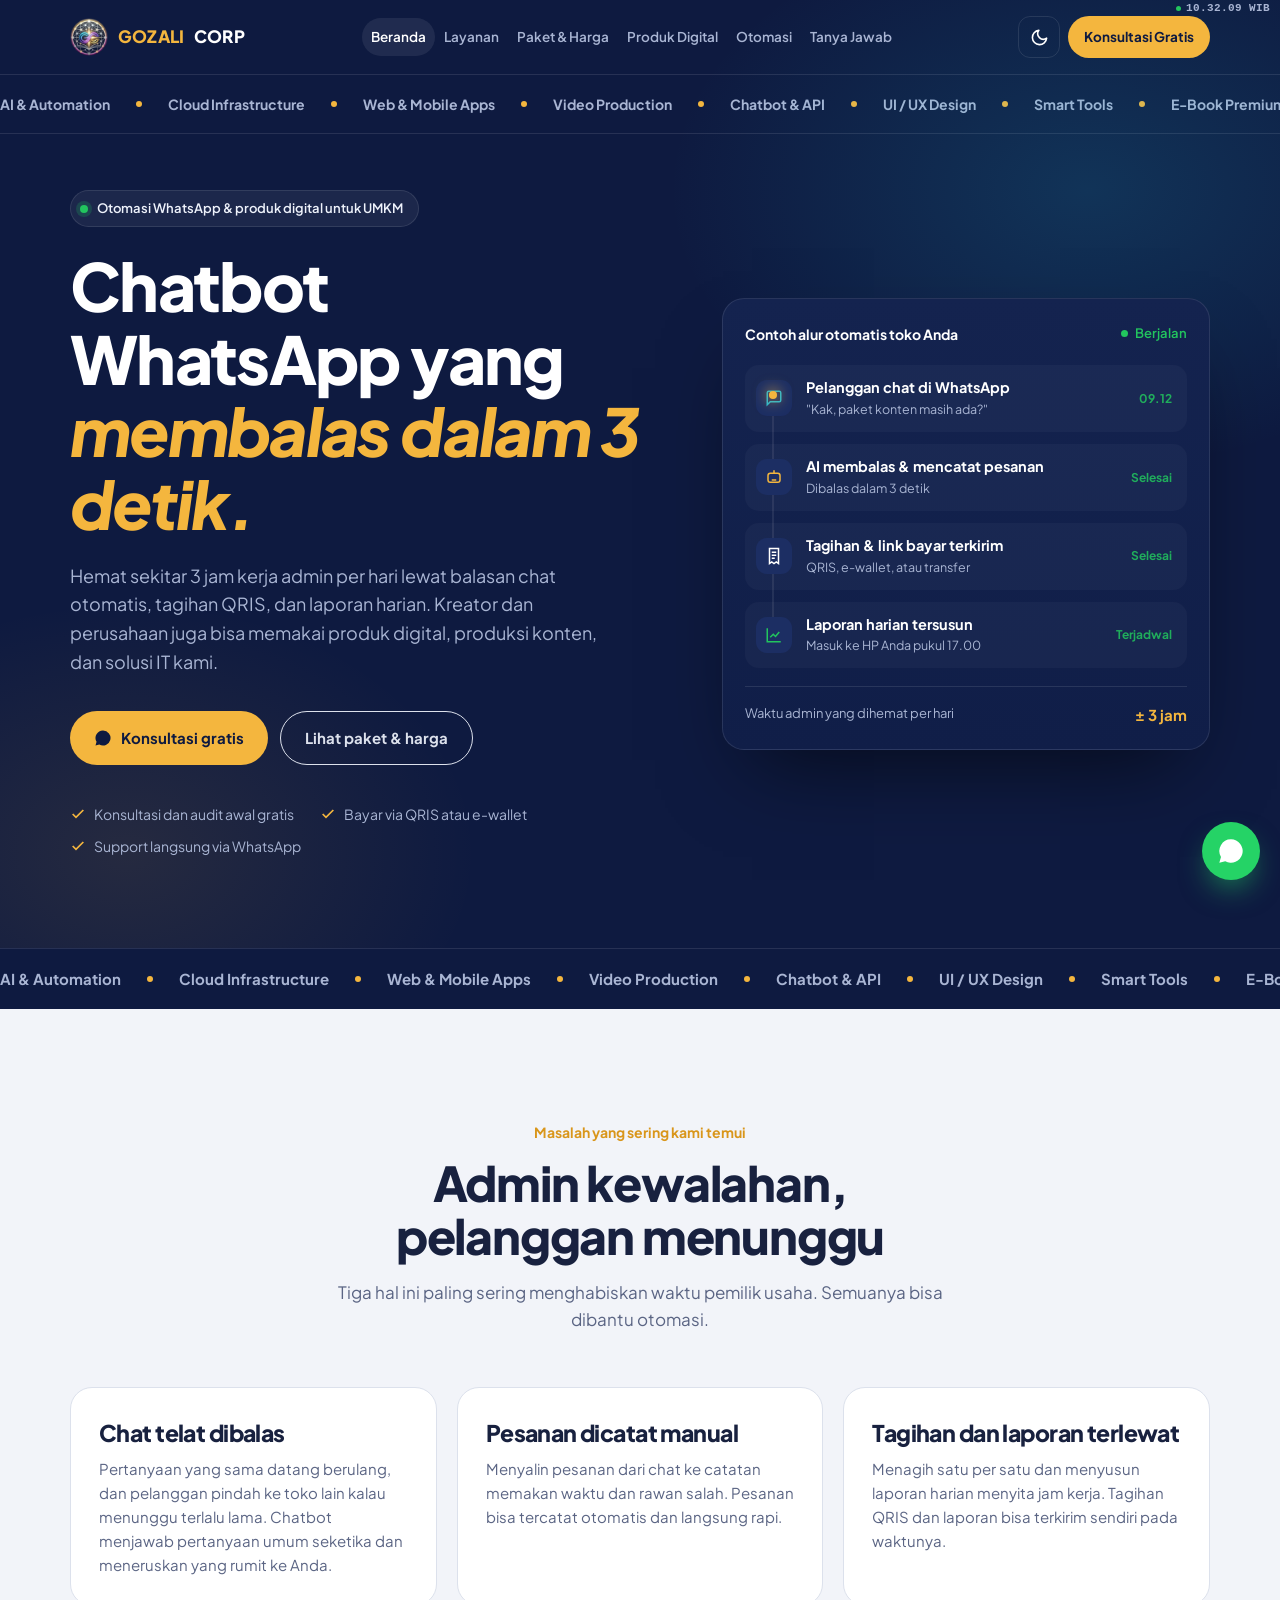
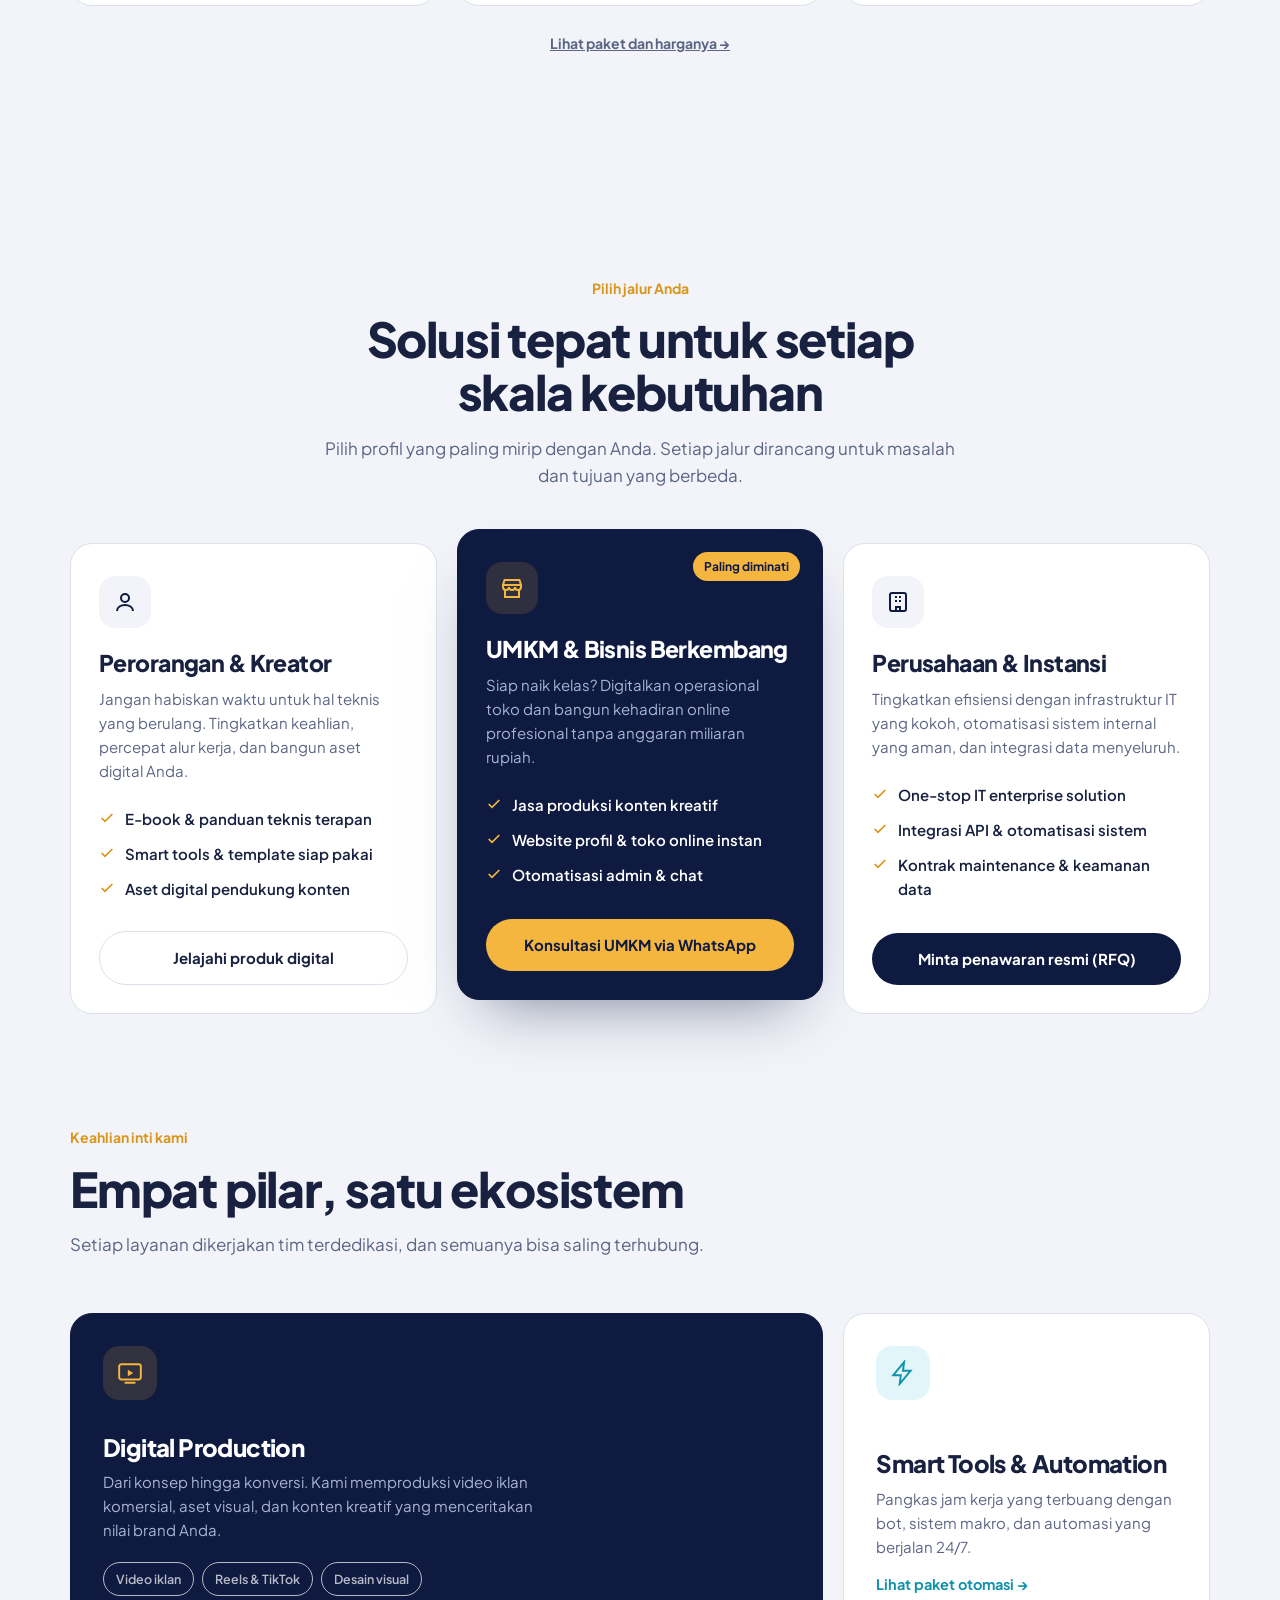
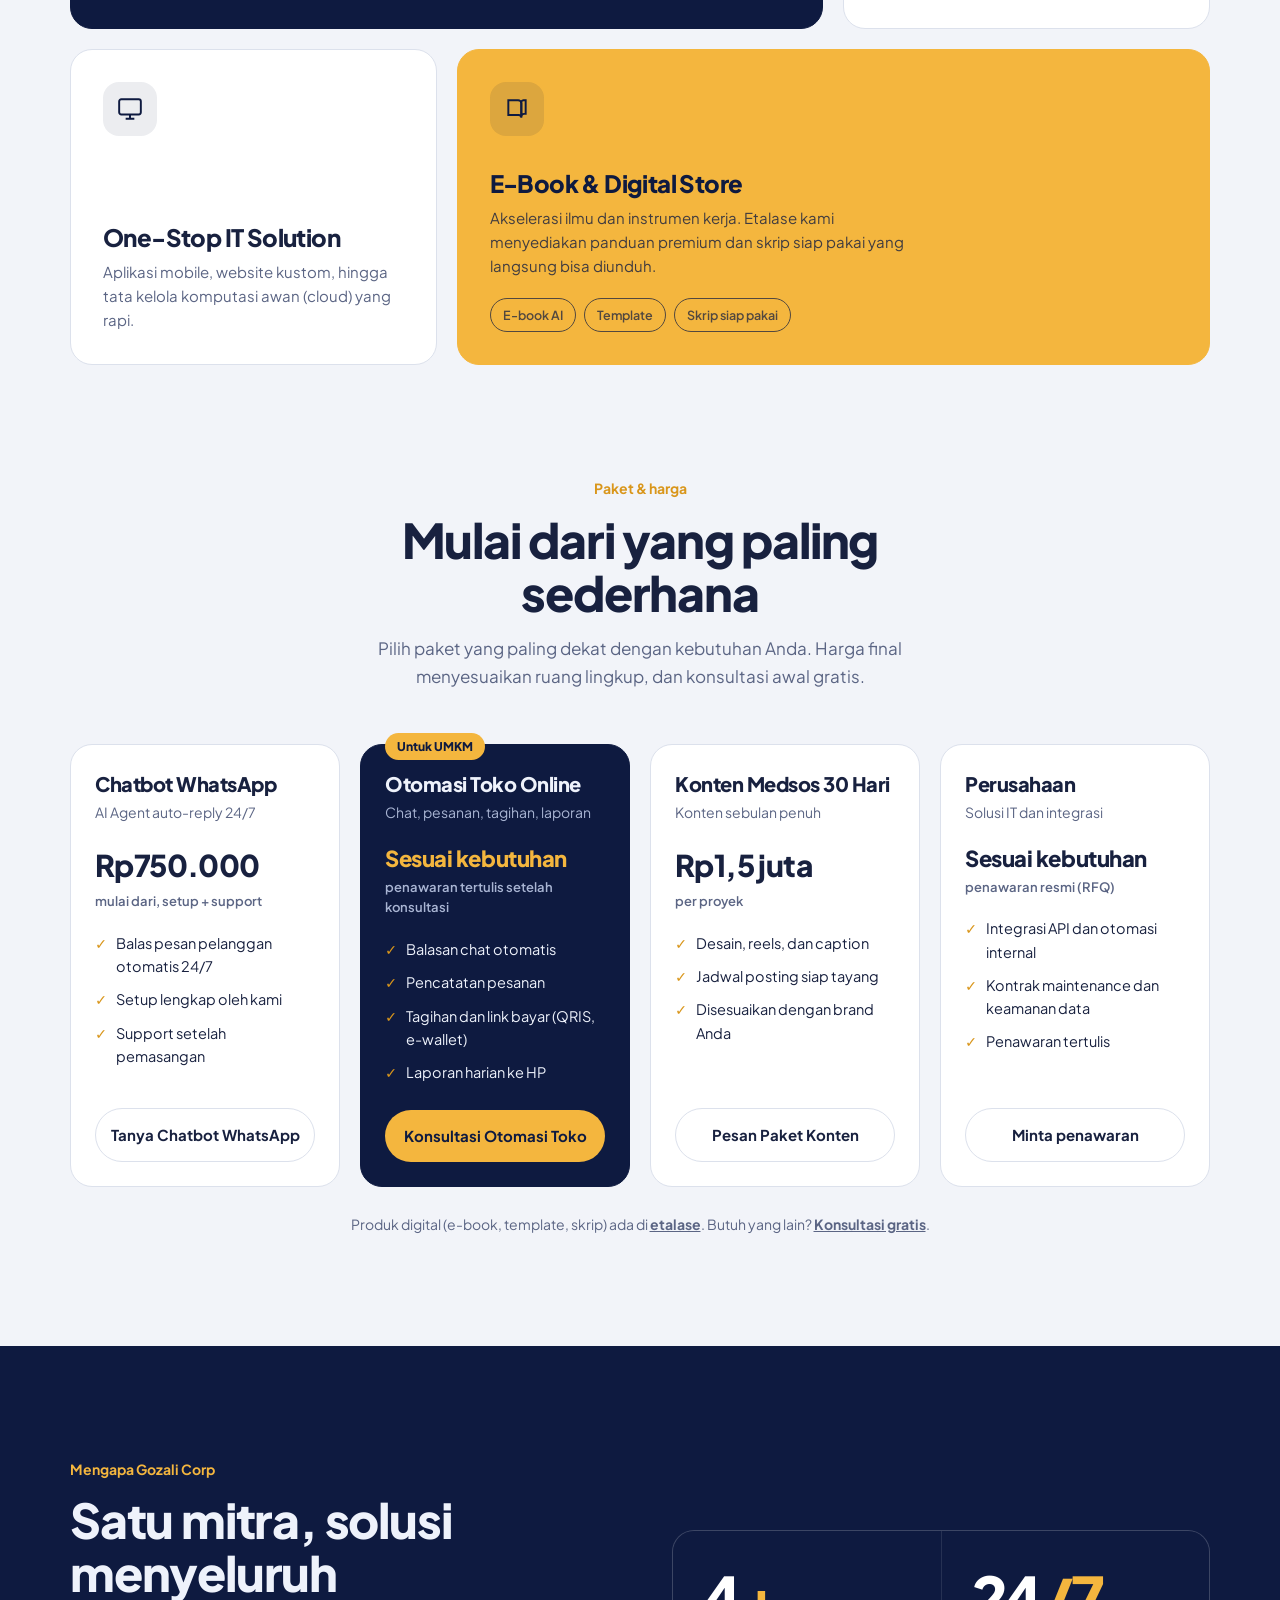
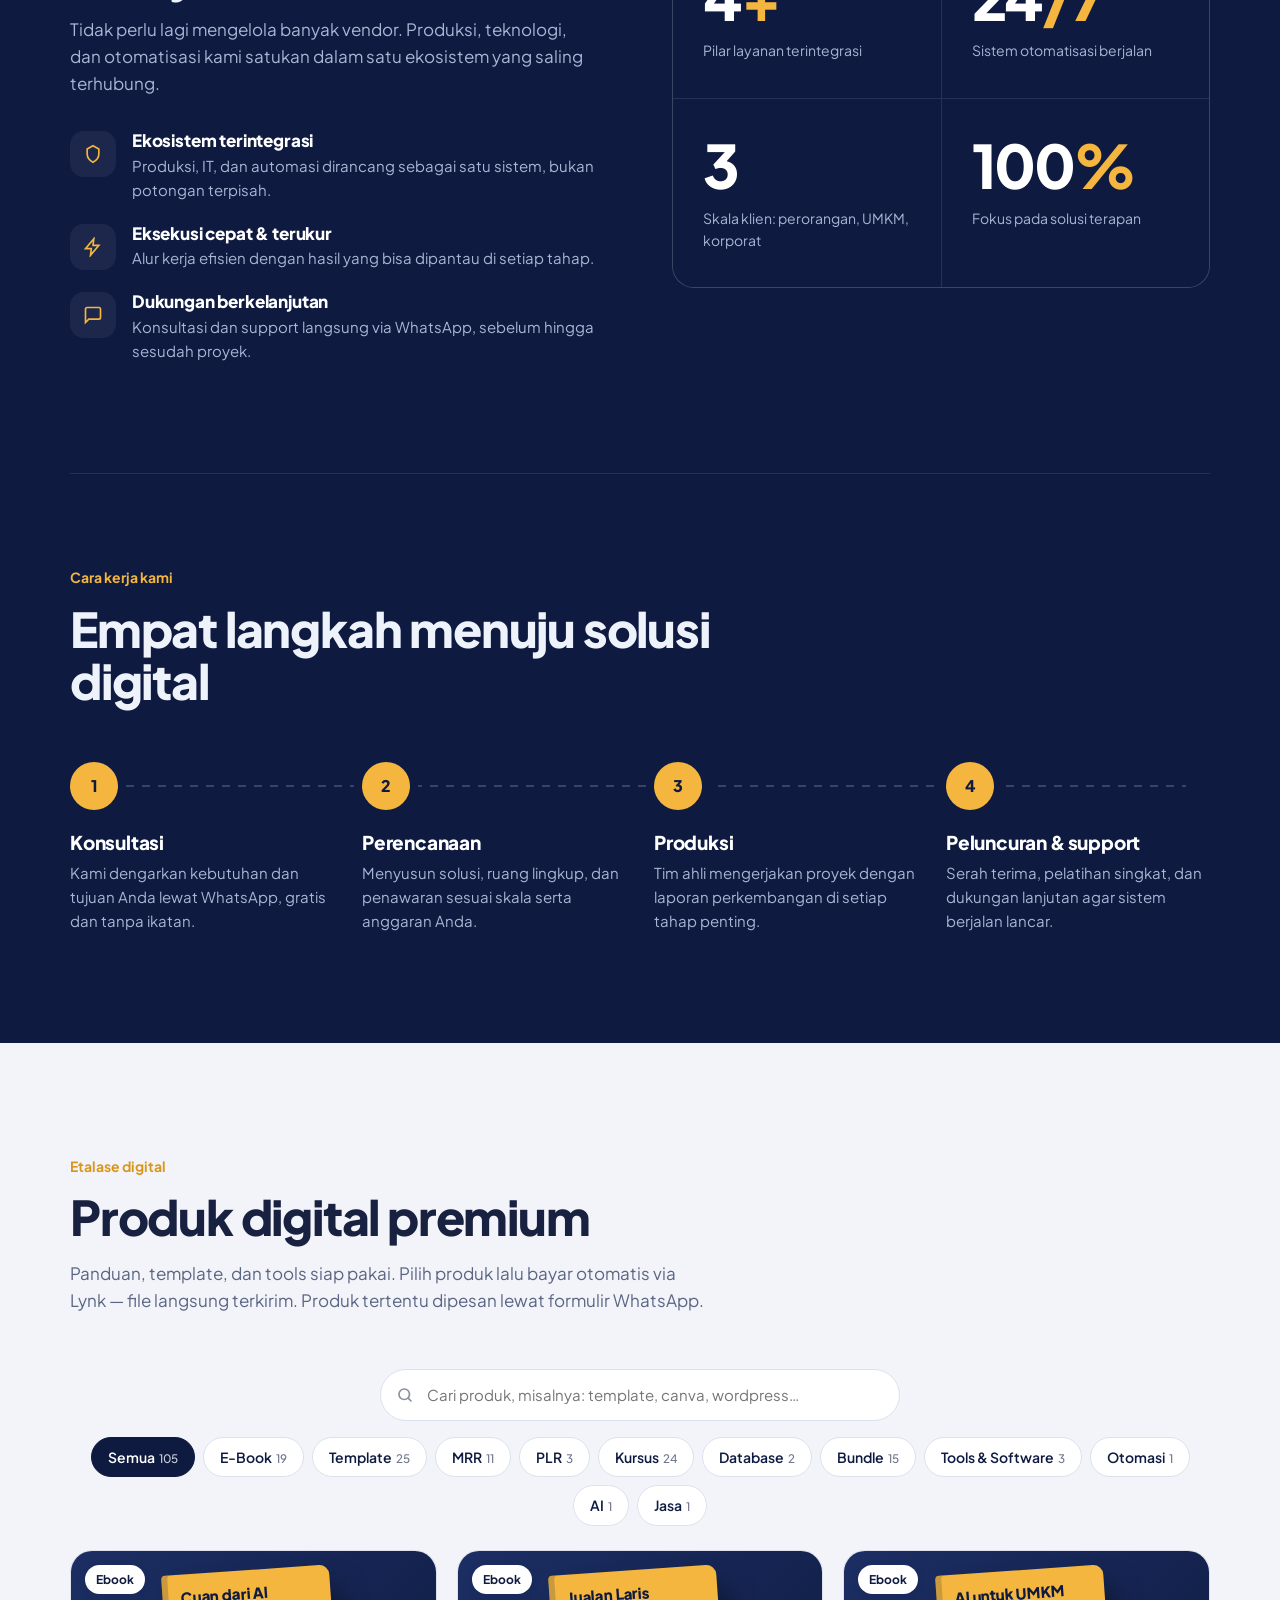
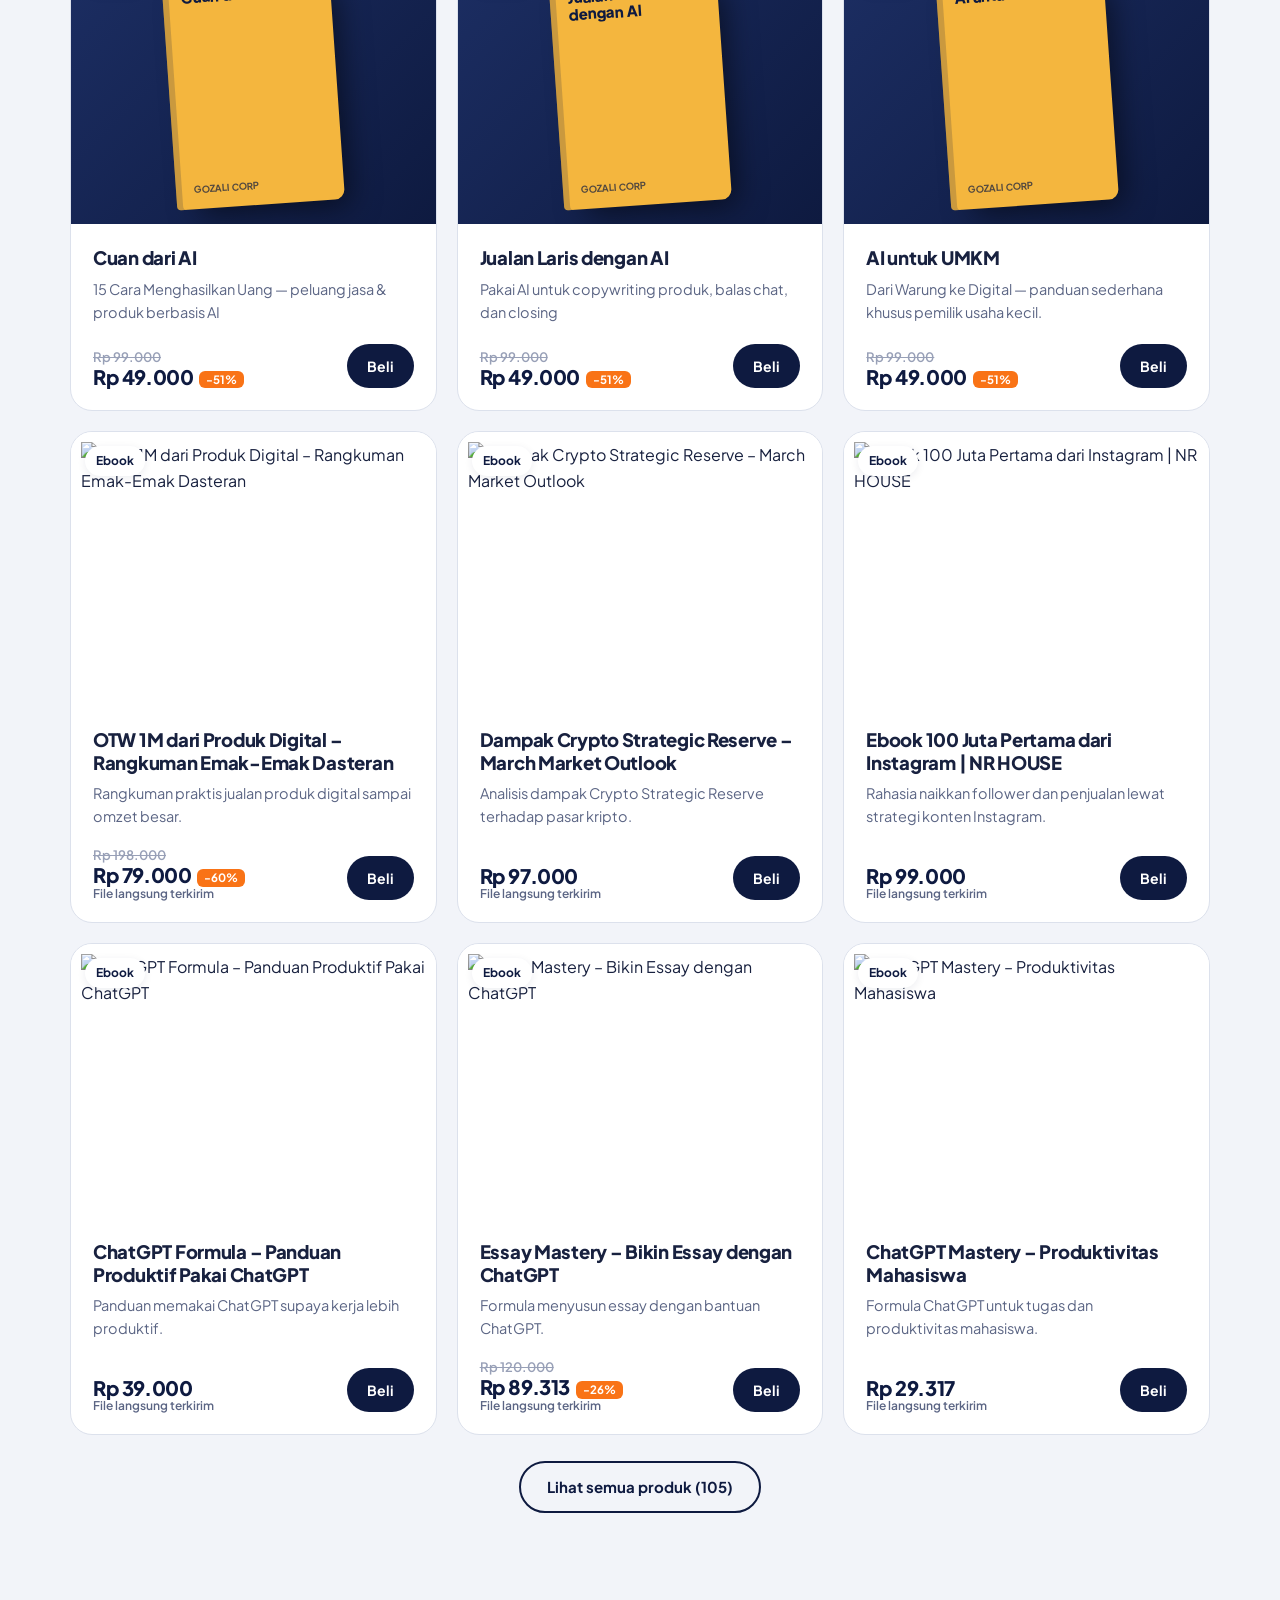
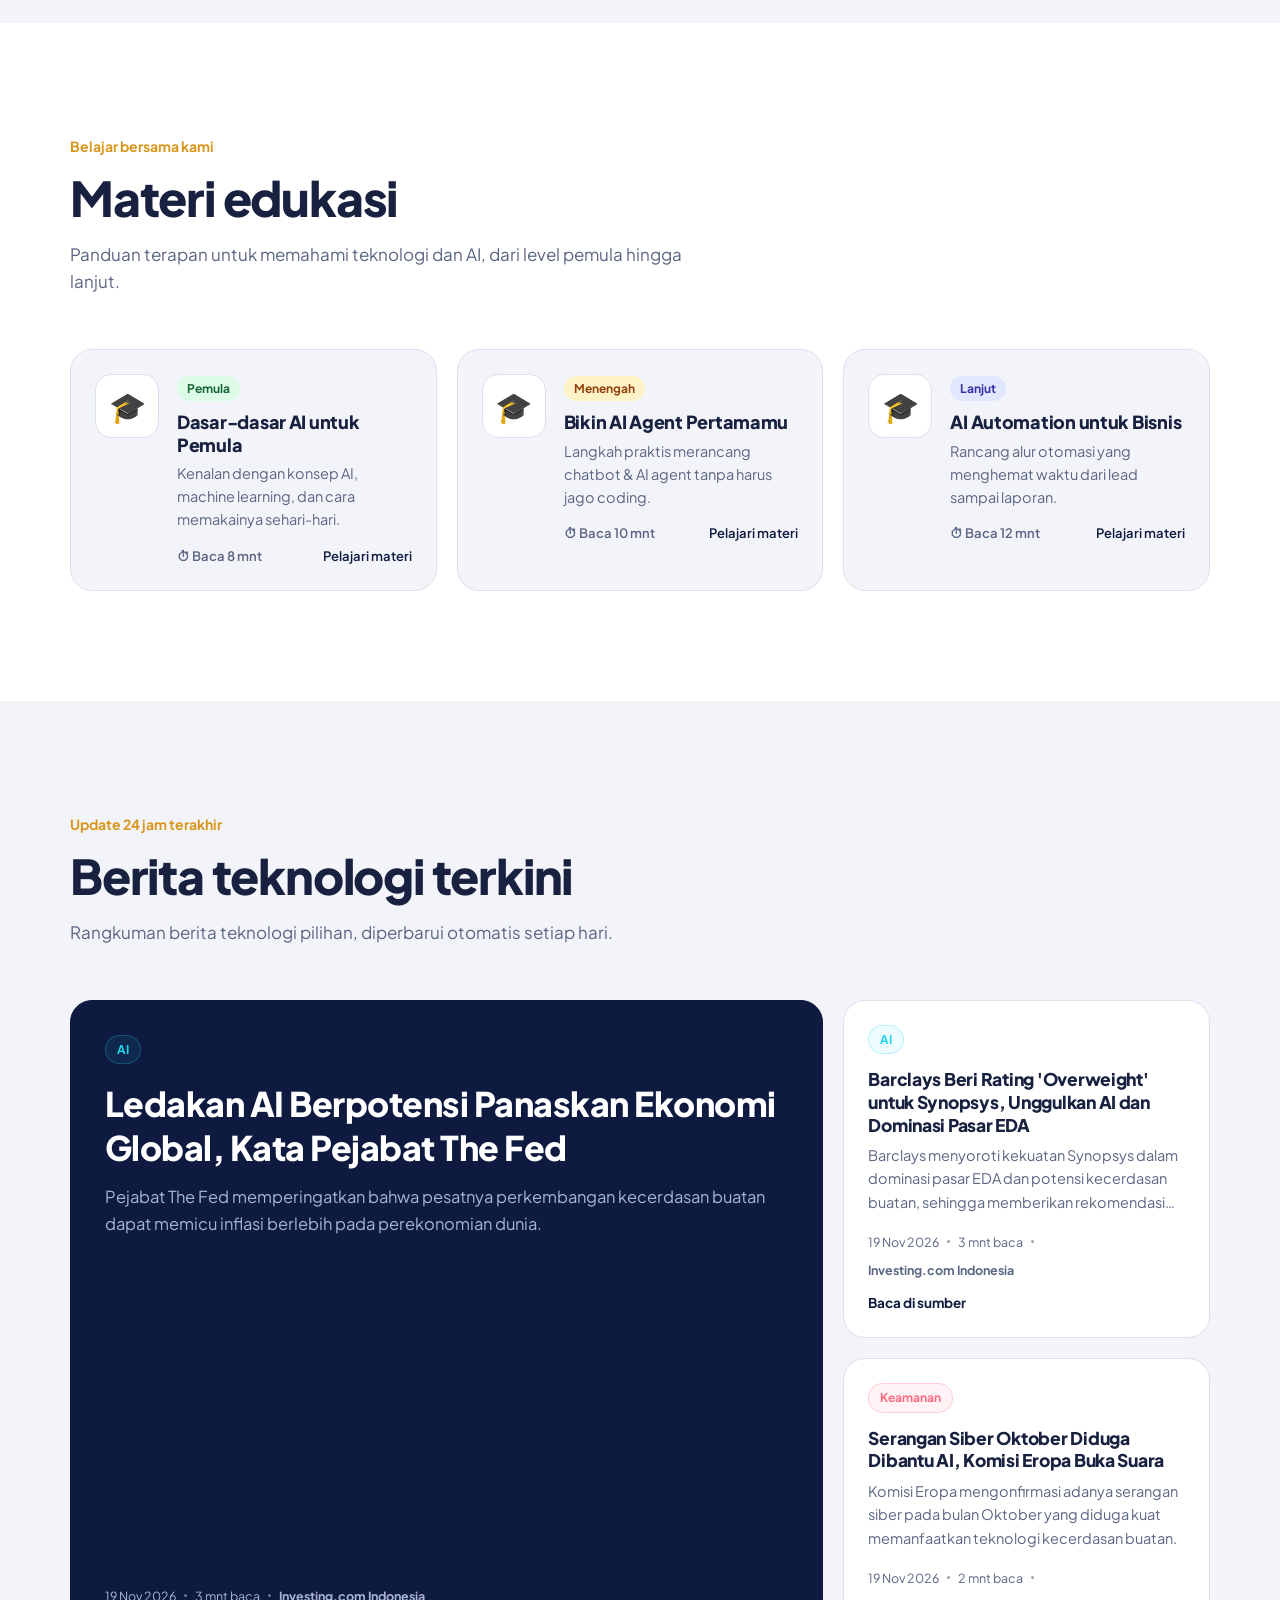
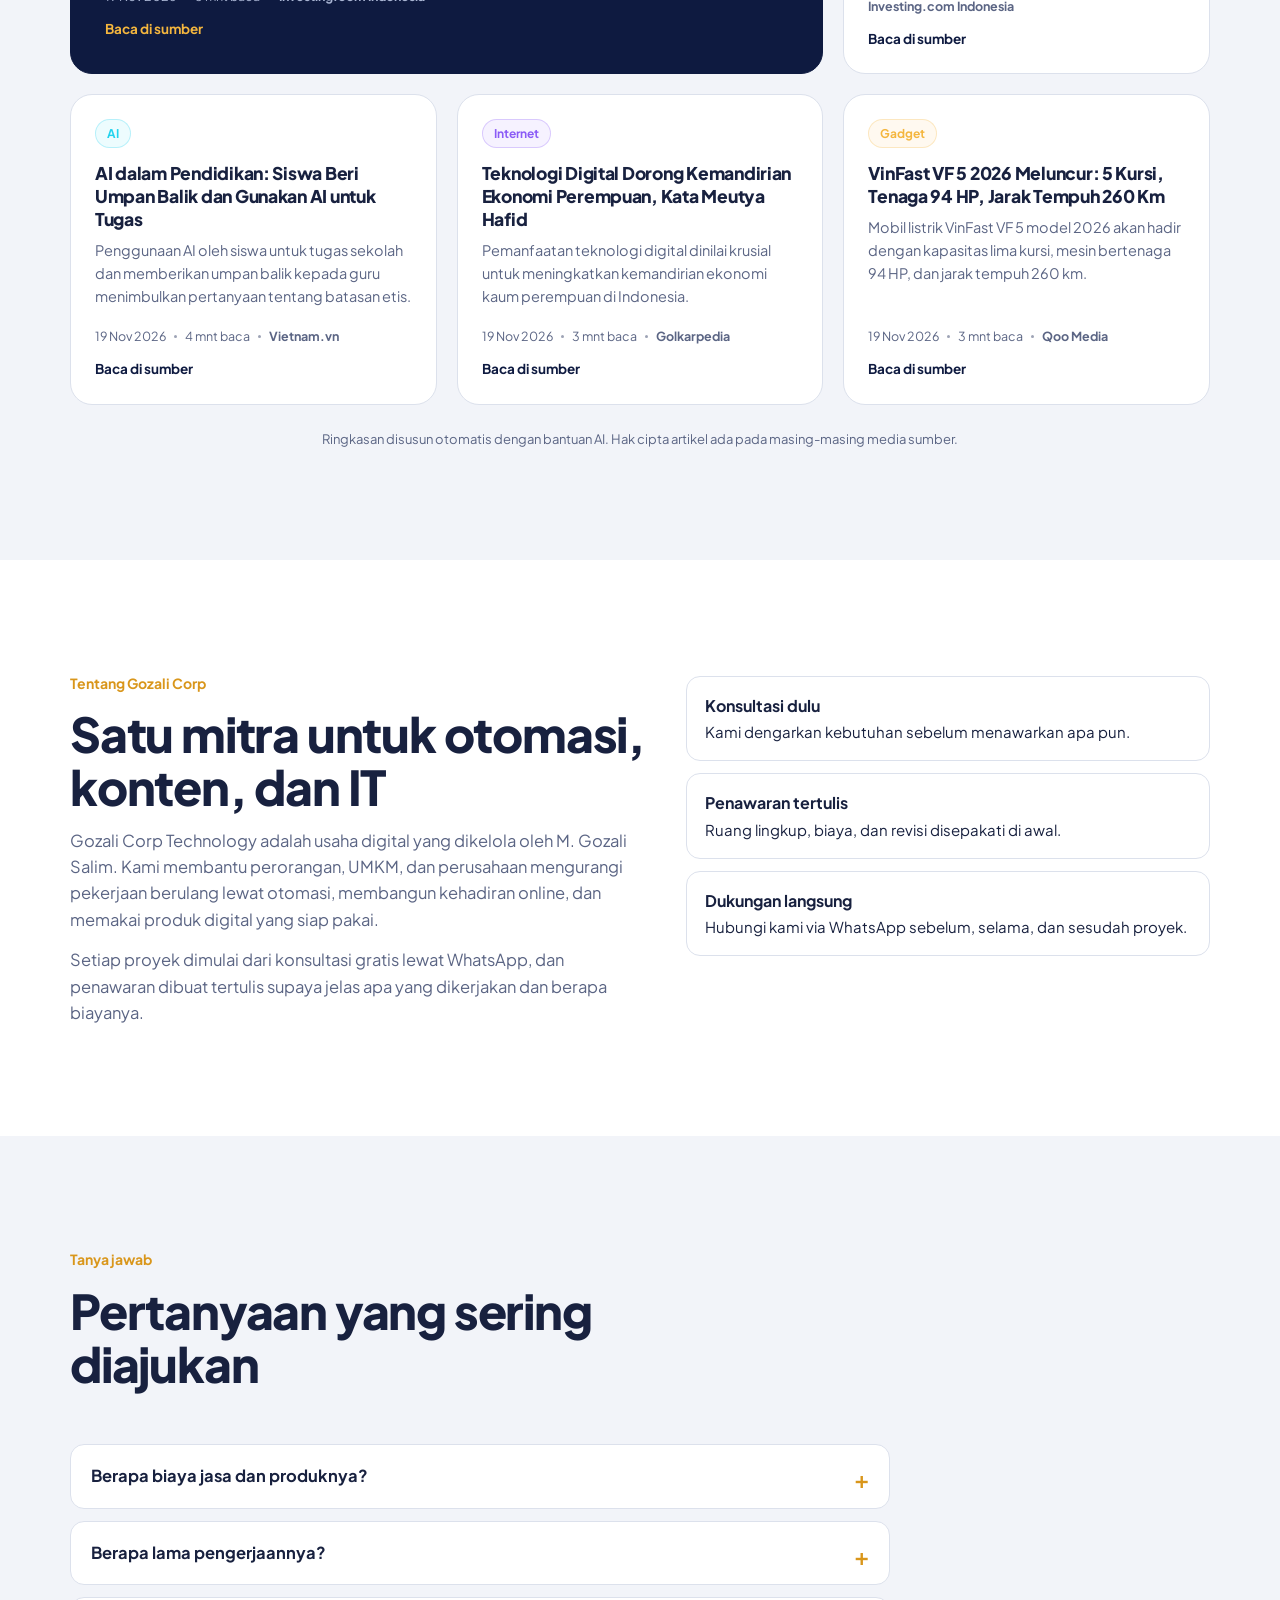
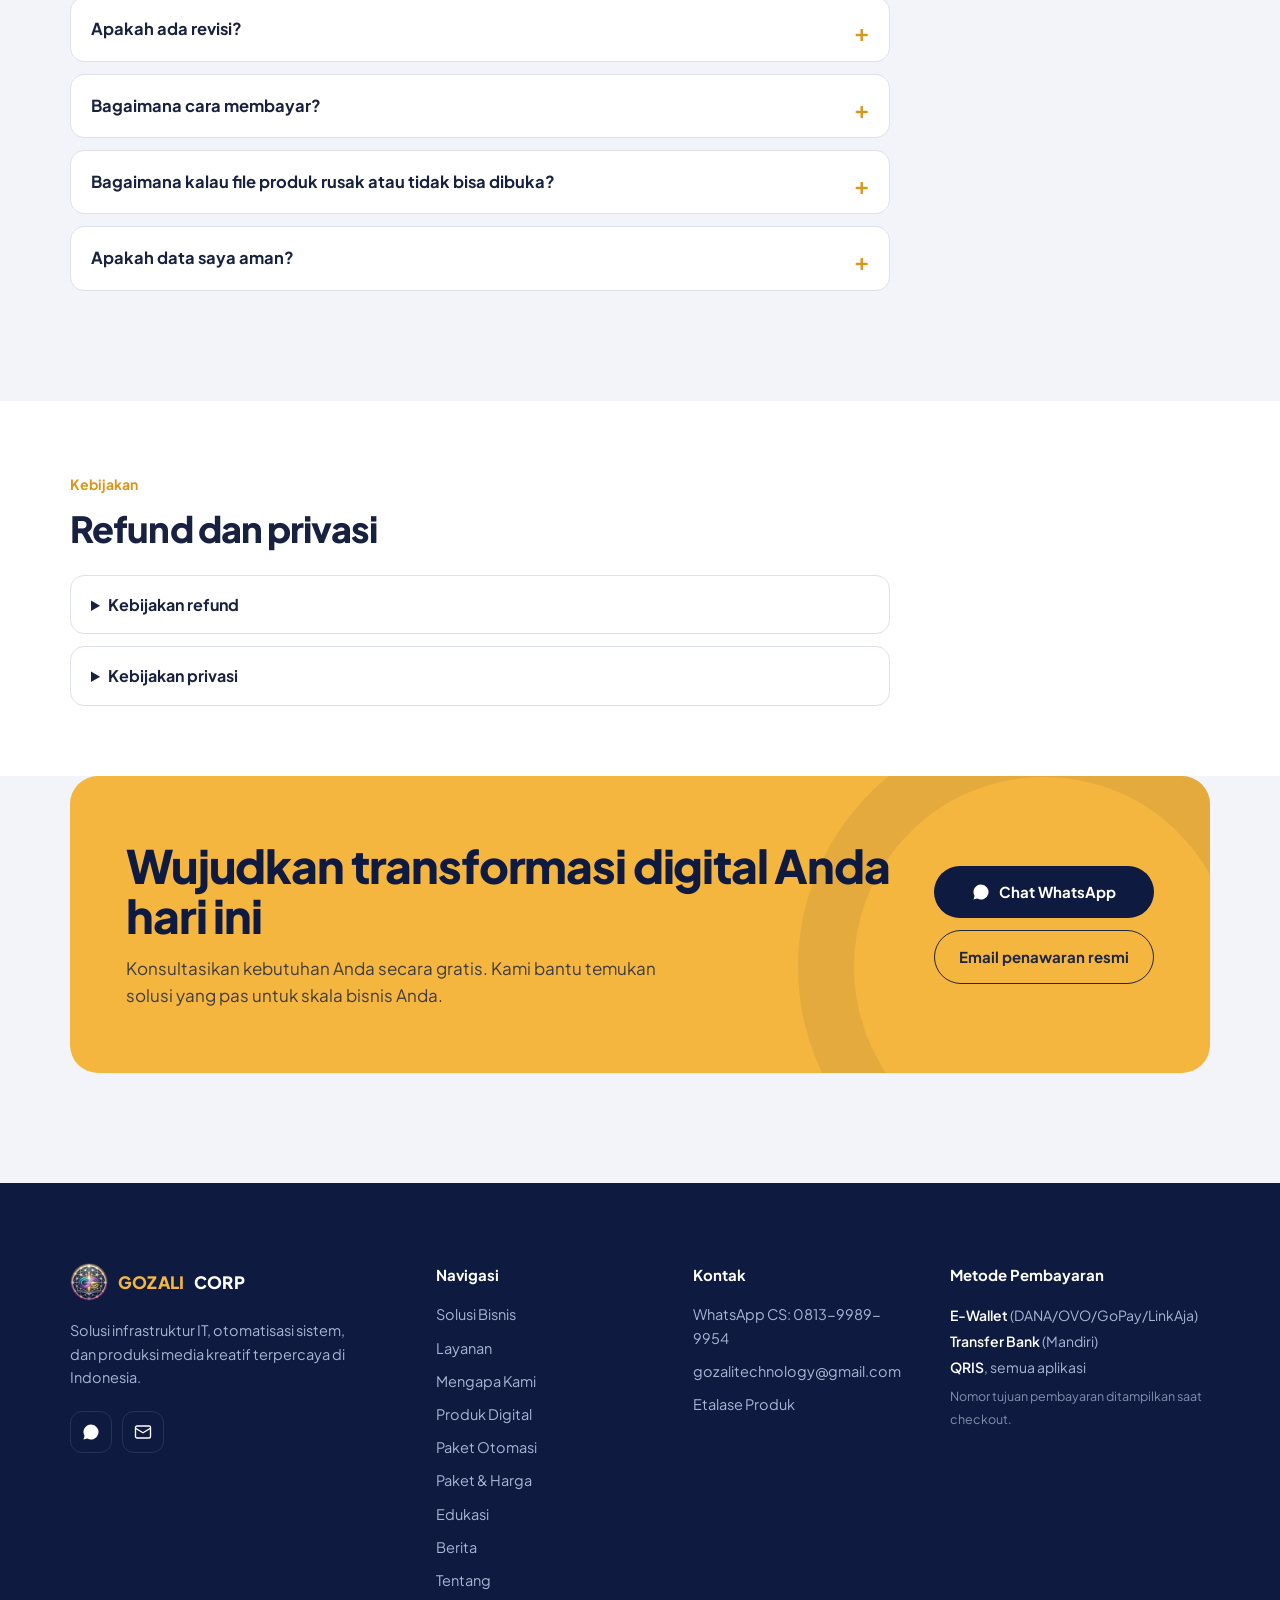
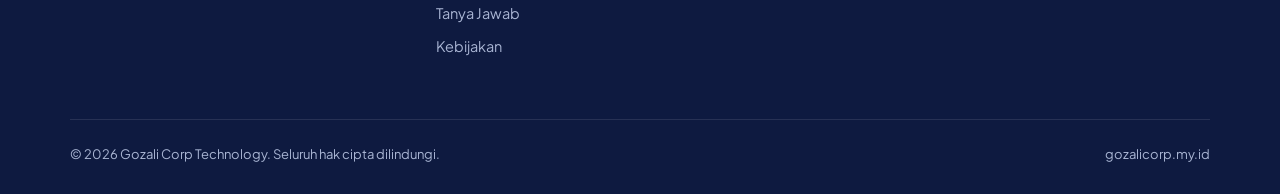
==== commit c70755a1: "Update index.html" ====
--- a/index.html
+++ b/index.html
@@ -2413,6 +2413,7 @@
   var _open=window.open;
   window.open=function(u){
     if(typeof u==='string' && u.indexOf('wa.me')>-1){ u=waUrl(u); track('click_whatsapp',{via:'js',sumber:src||'langsung'}); }
+     else if(typeof u==='string' && u.indexOf('lynk.id')>-1){ track('click_beli_lynk',{via:'js',link_url:u}); }
     return _open.apply(this,[u].concat([].slice.call(arguments,1)));
   };
   document.addEventListener('submit',function(e){ track('form_submit',{form_id:(e.target&&e.target.id)||'form'}); },true);
@@ -2436,13 +2437,5 @@
   }
 })();
 </script>
-   <script>
-document.addEventListener('click', function (e) {
-  var a = e.target.closest('a[href*="lynk.id"]');
-  if (a && typeof gtag === 'function') {
-    gtag('event', 'qualify_lead', { link_url: a.href });
-  }
-});
-</script>
 </body>
 </html>
